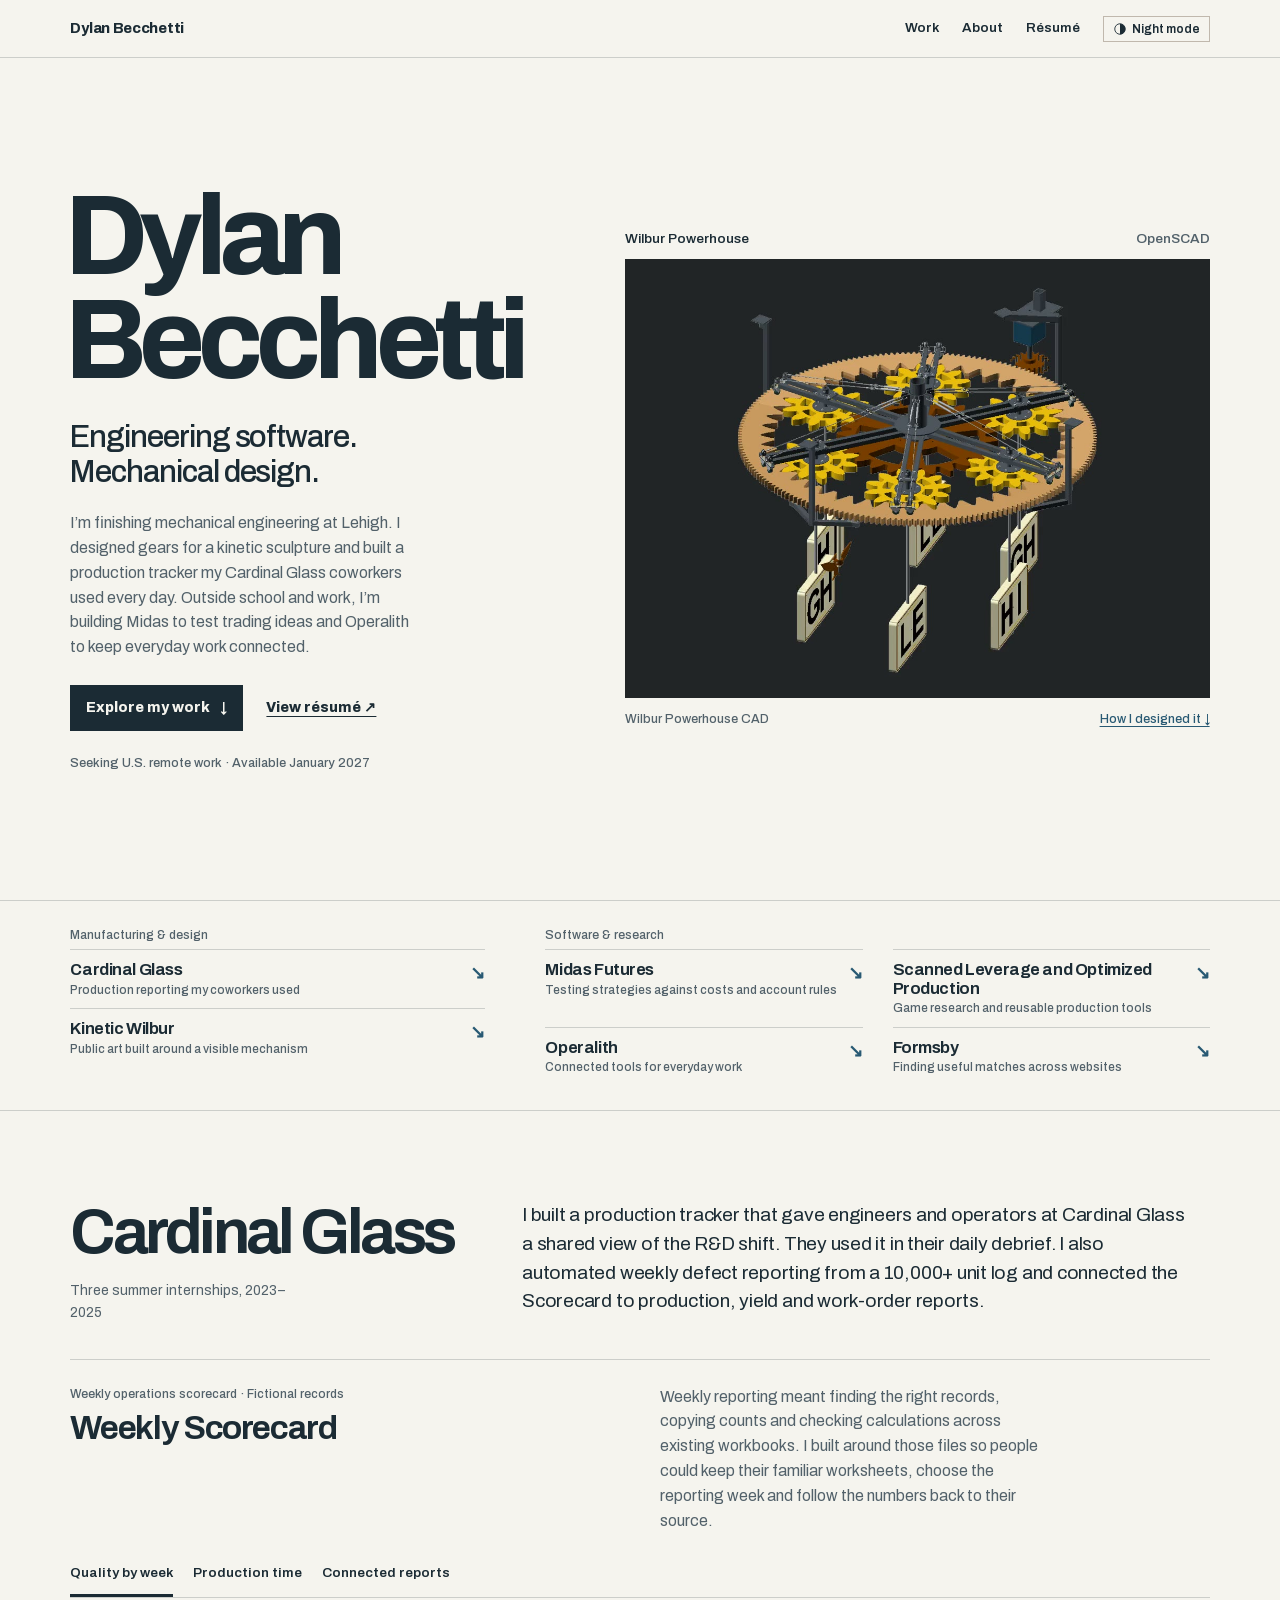
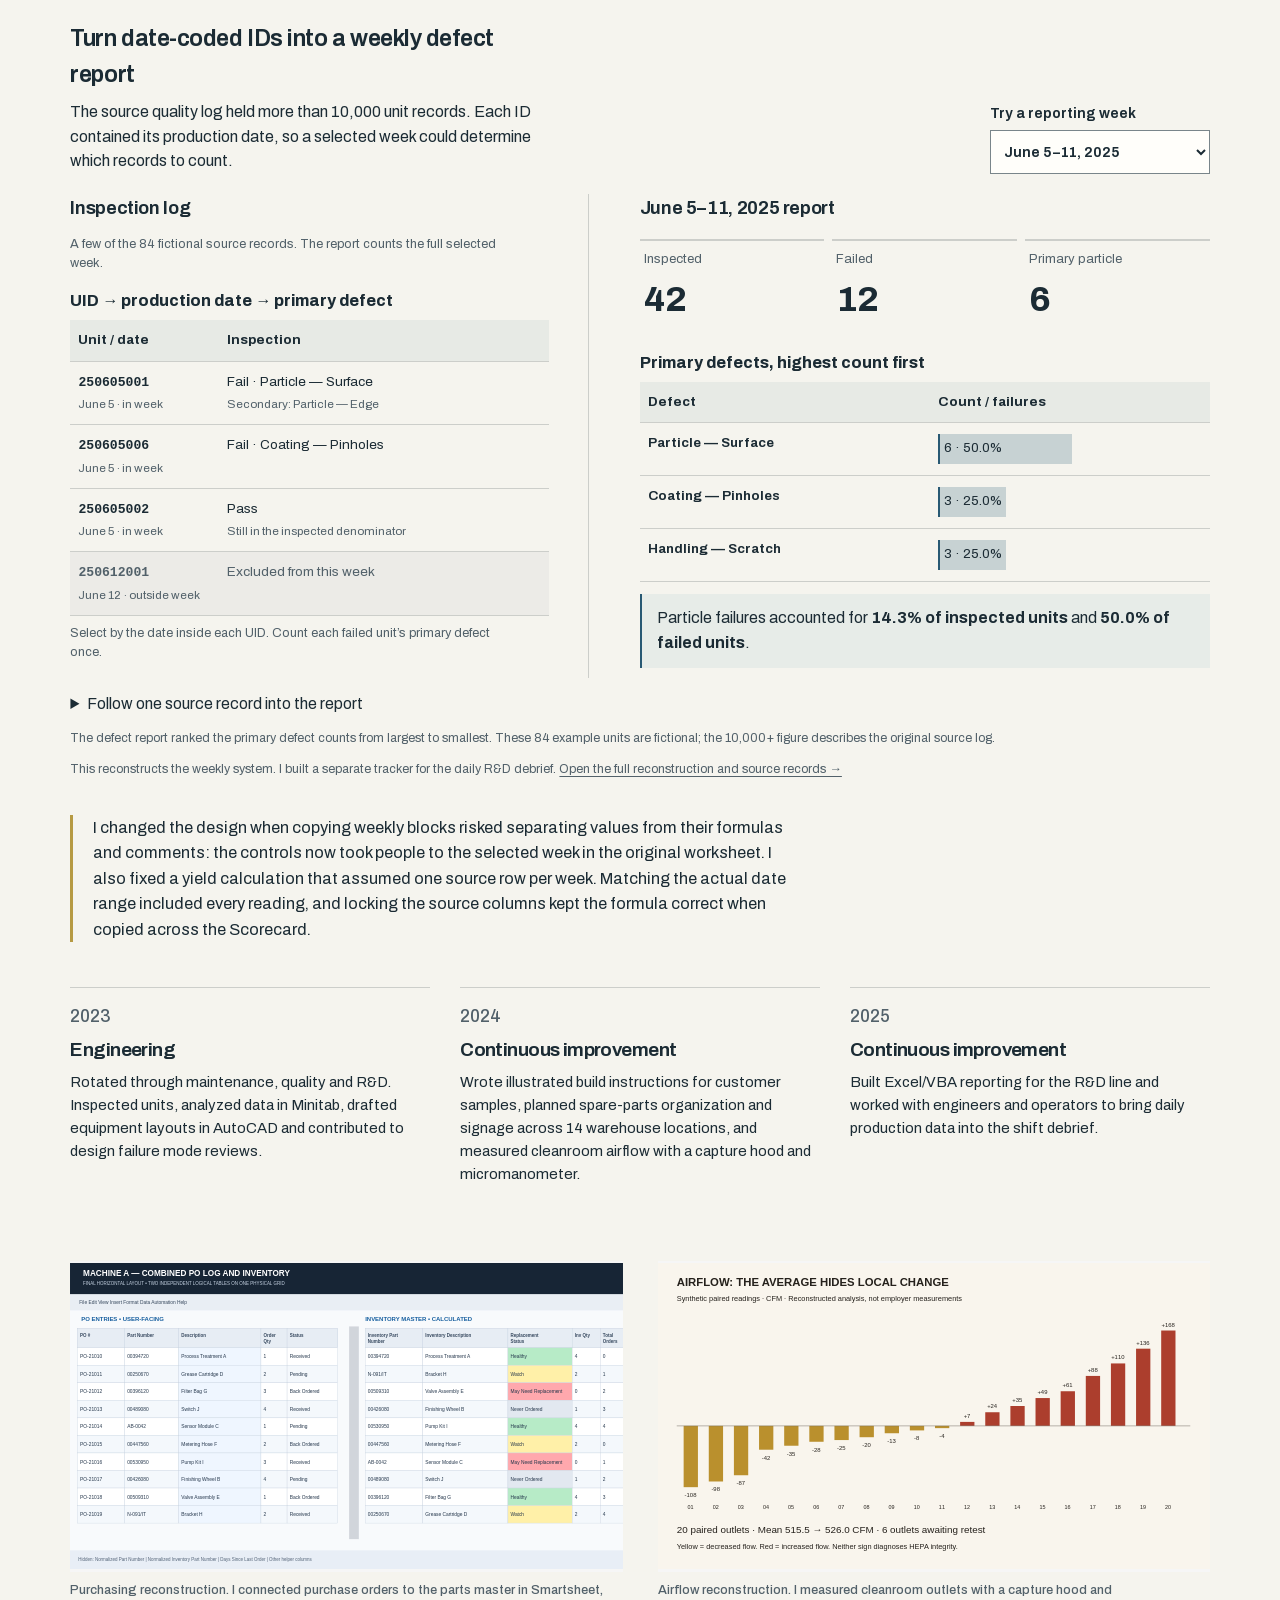
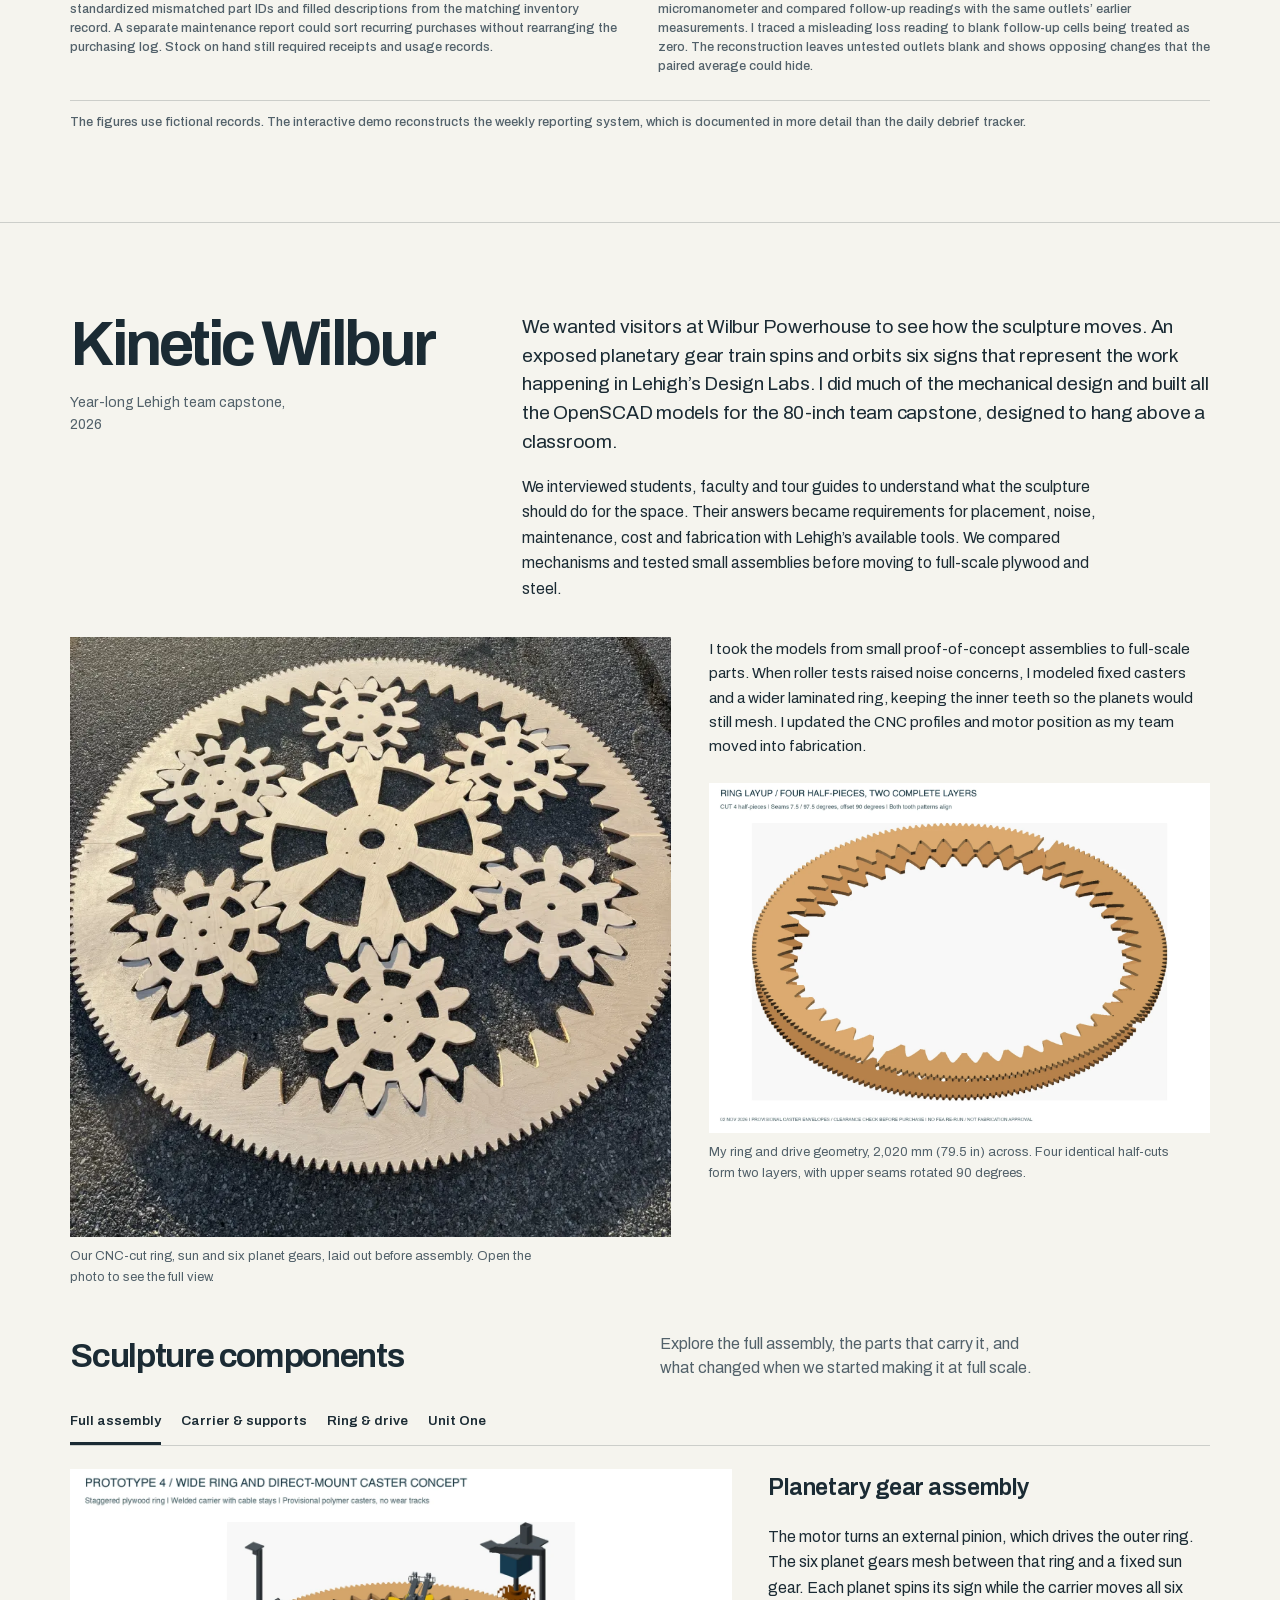
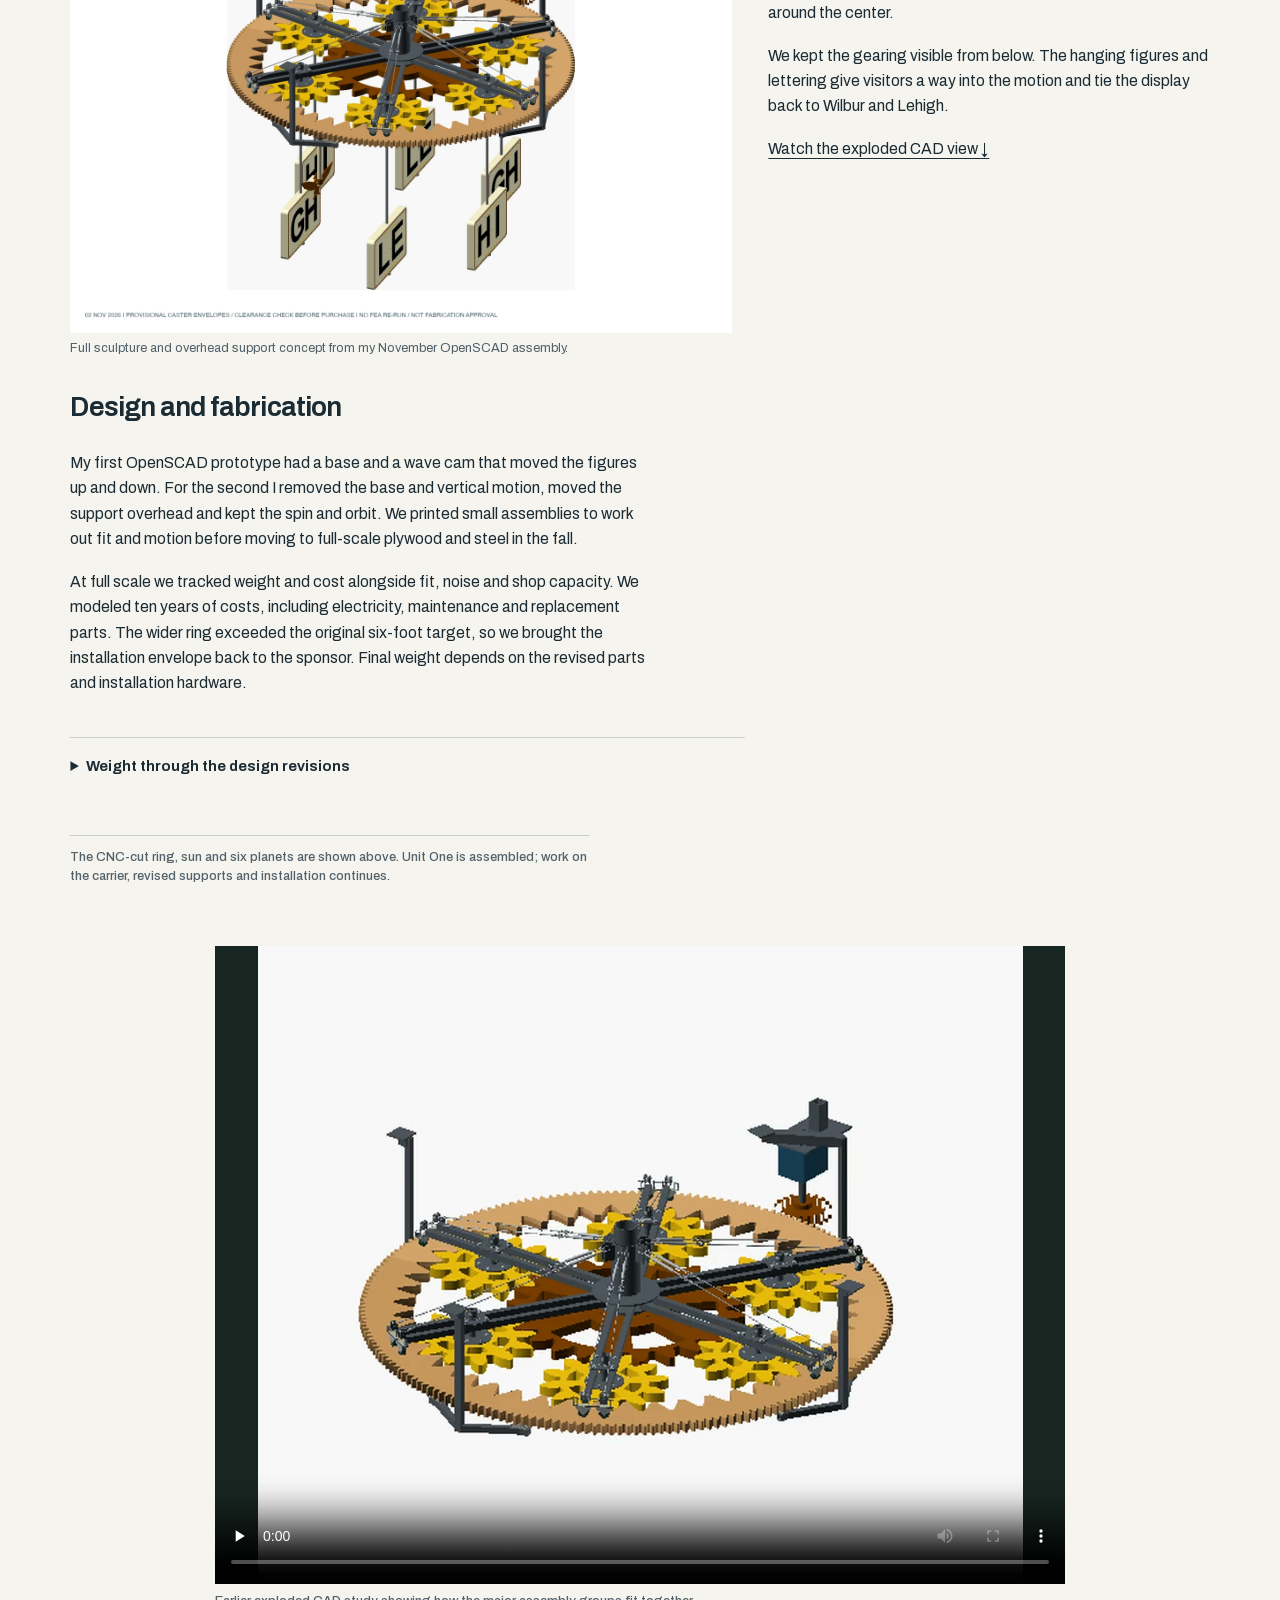
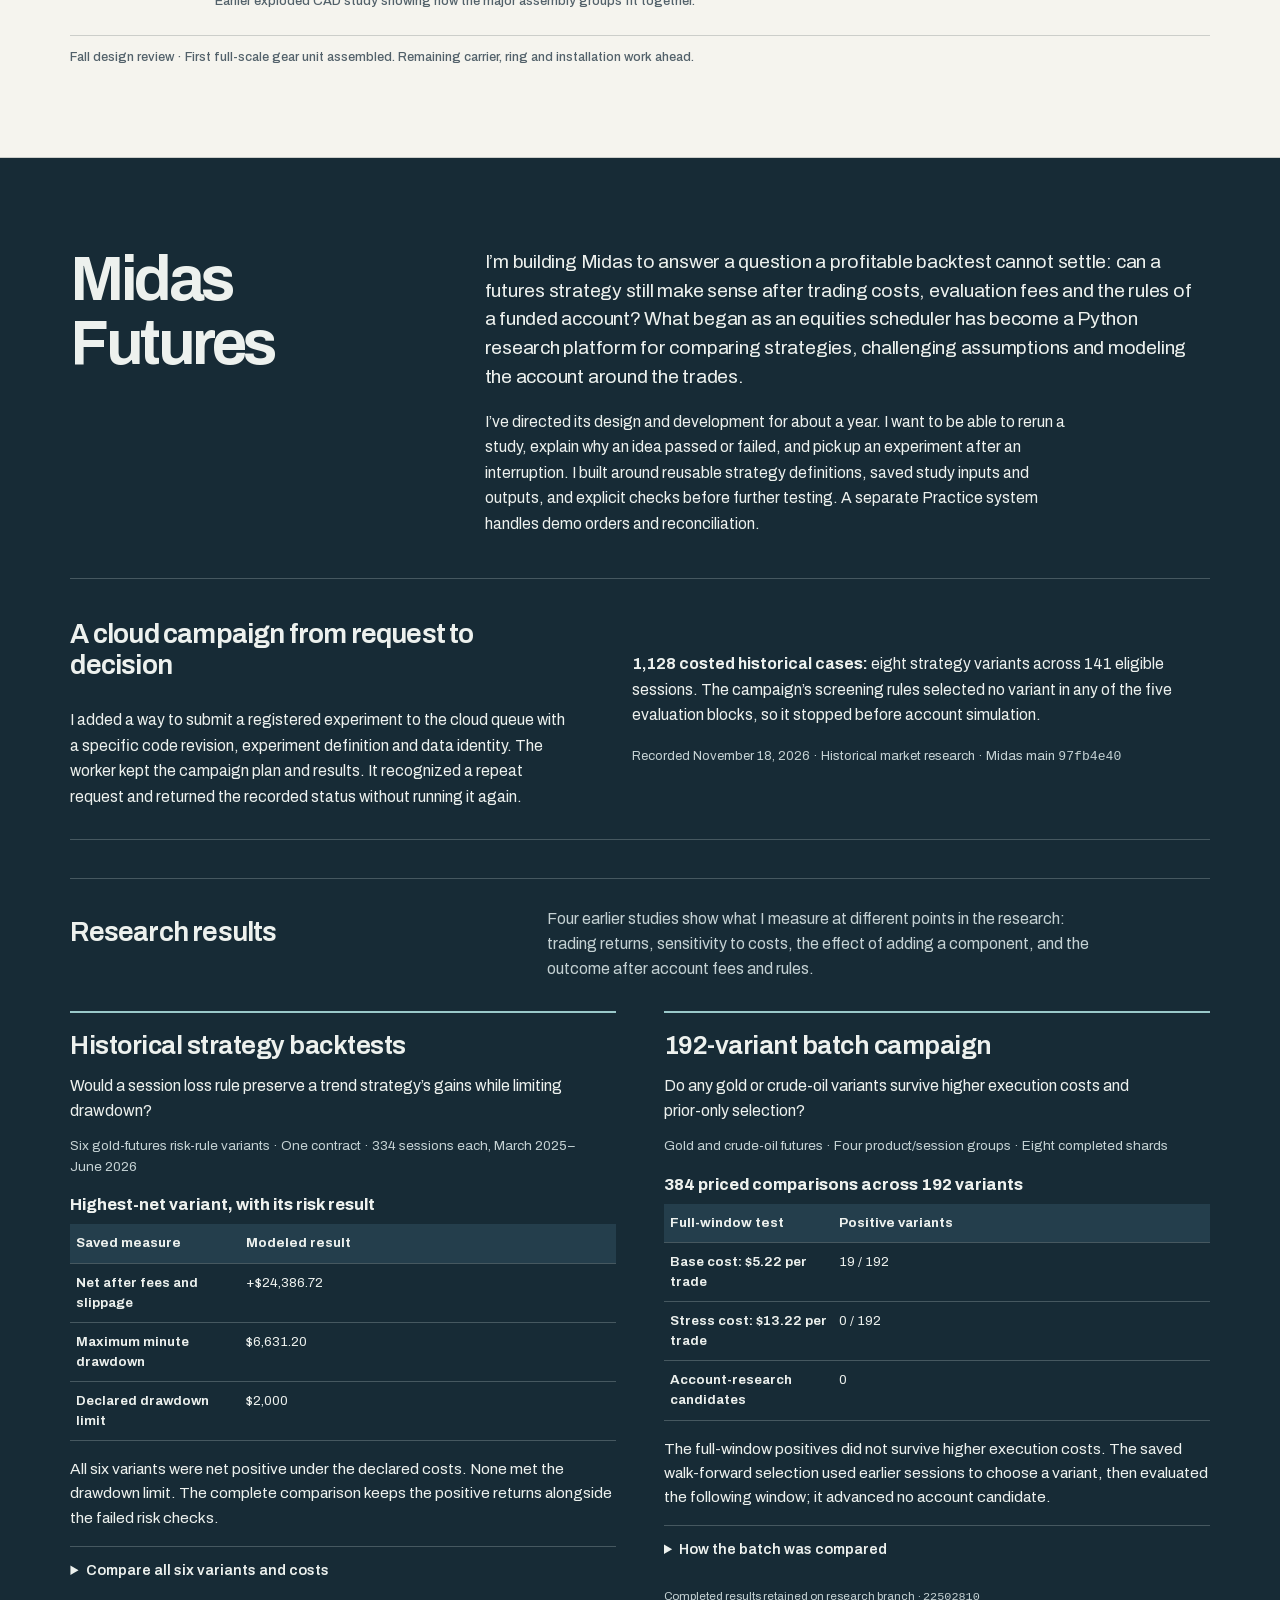
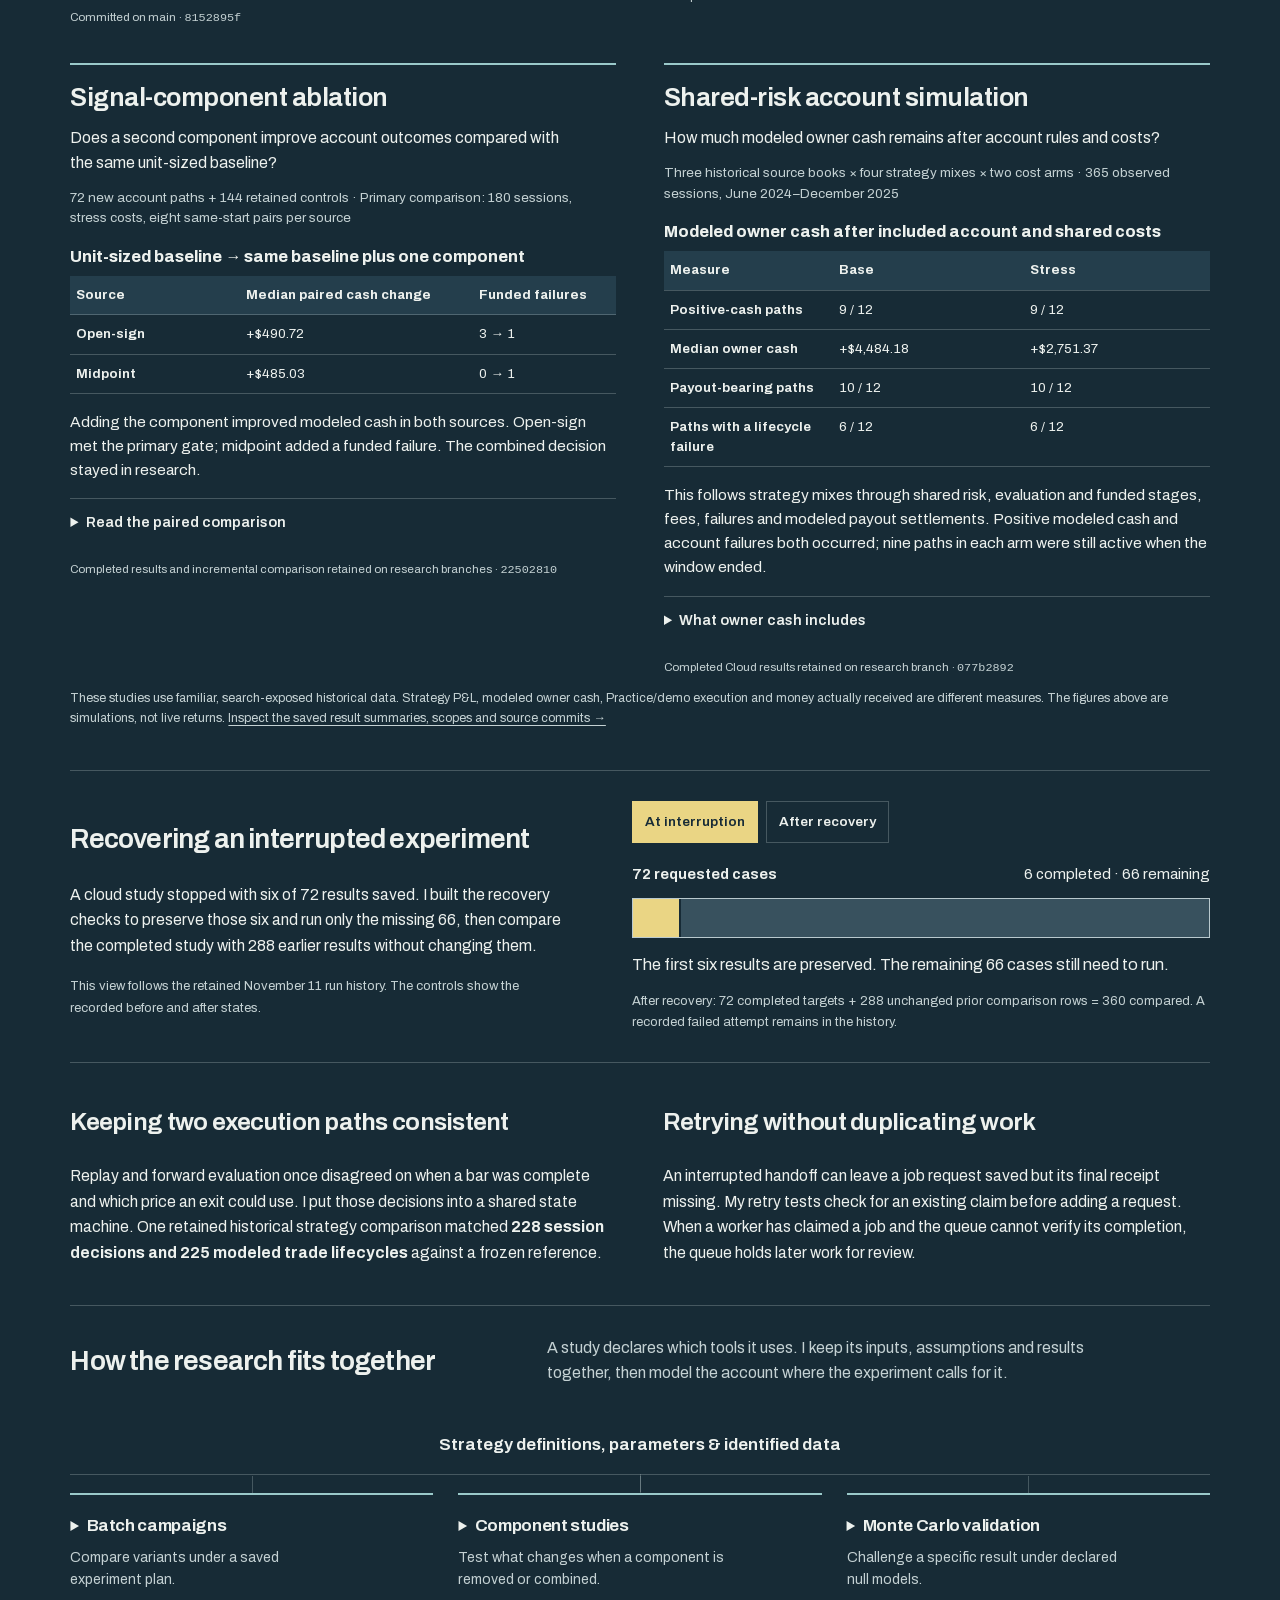
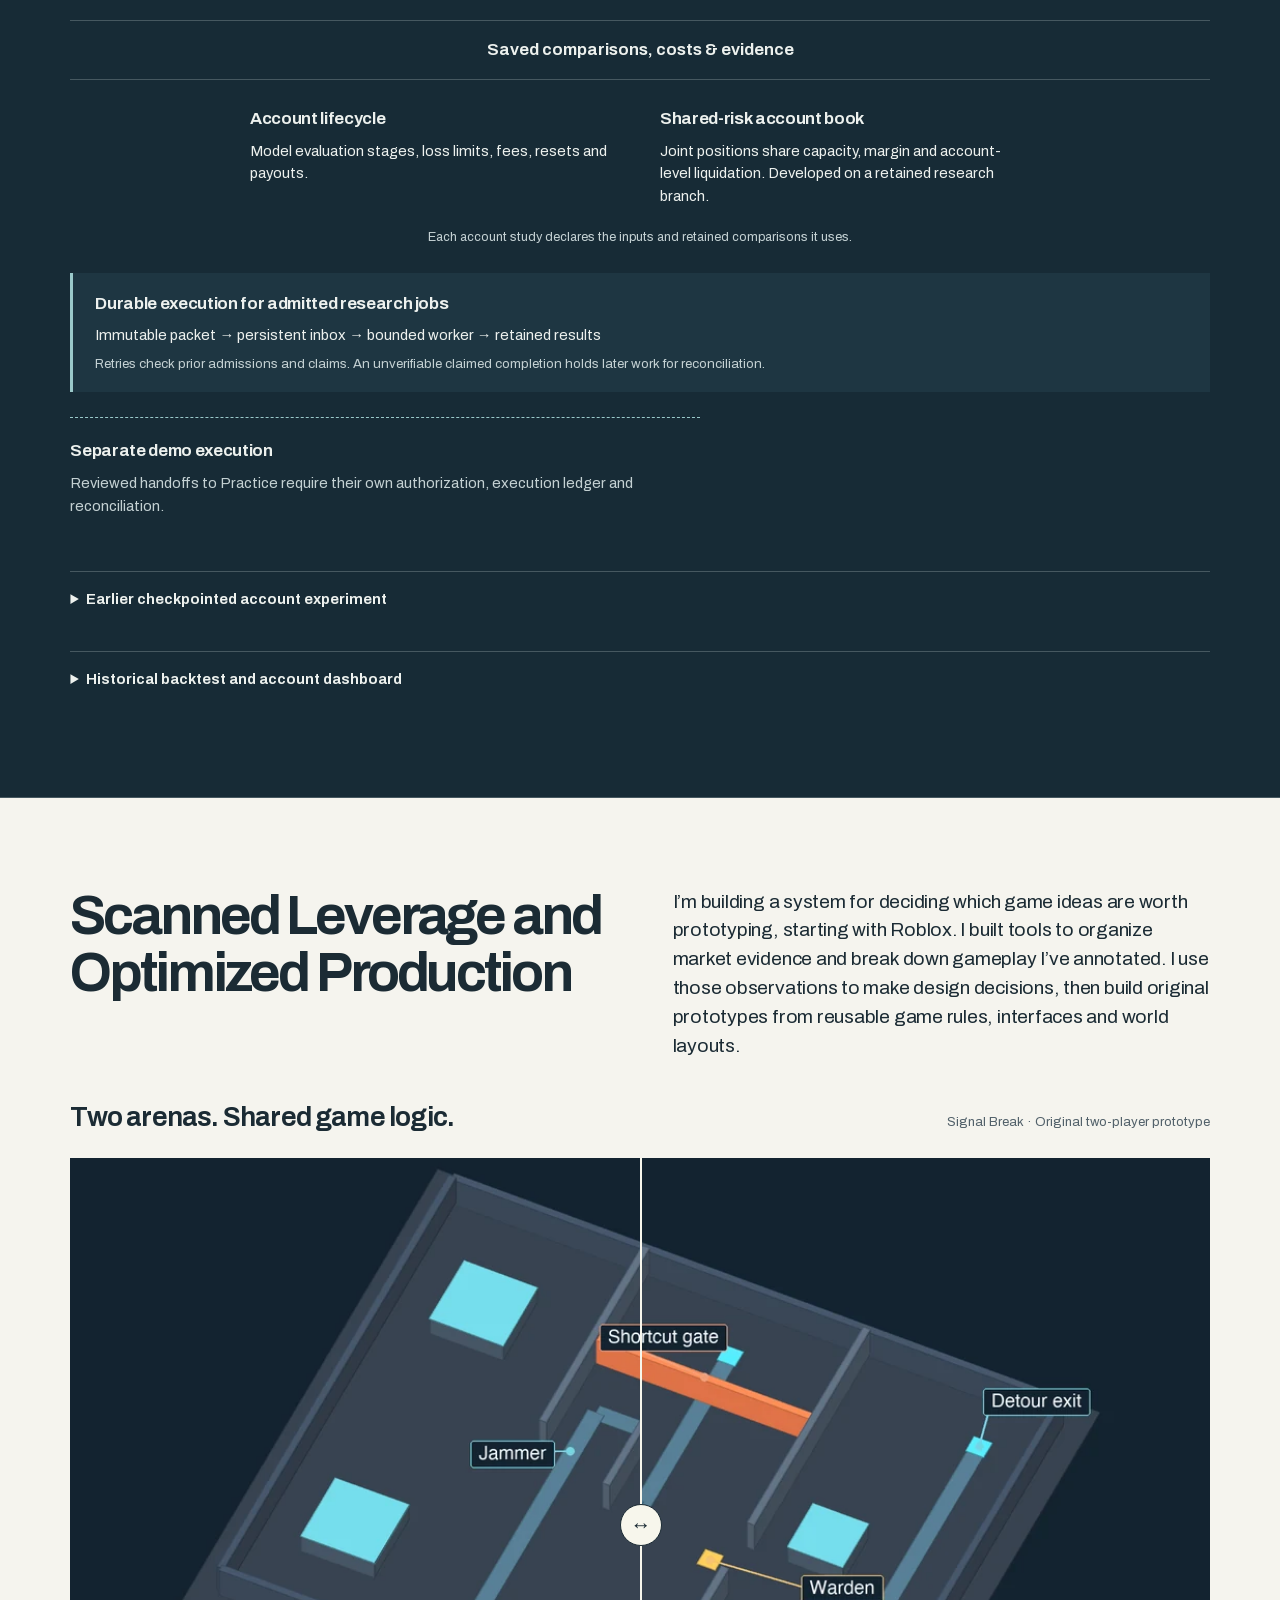
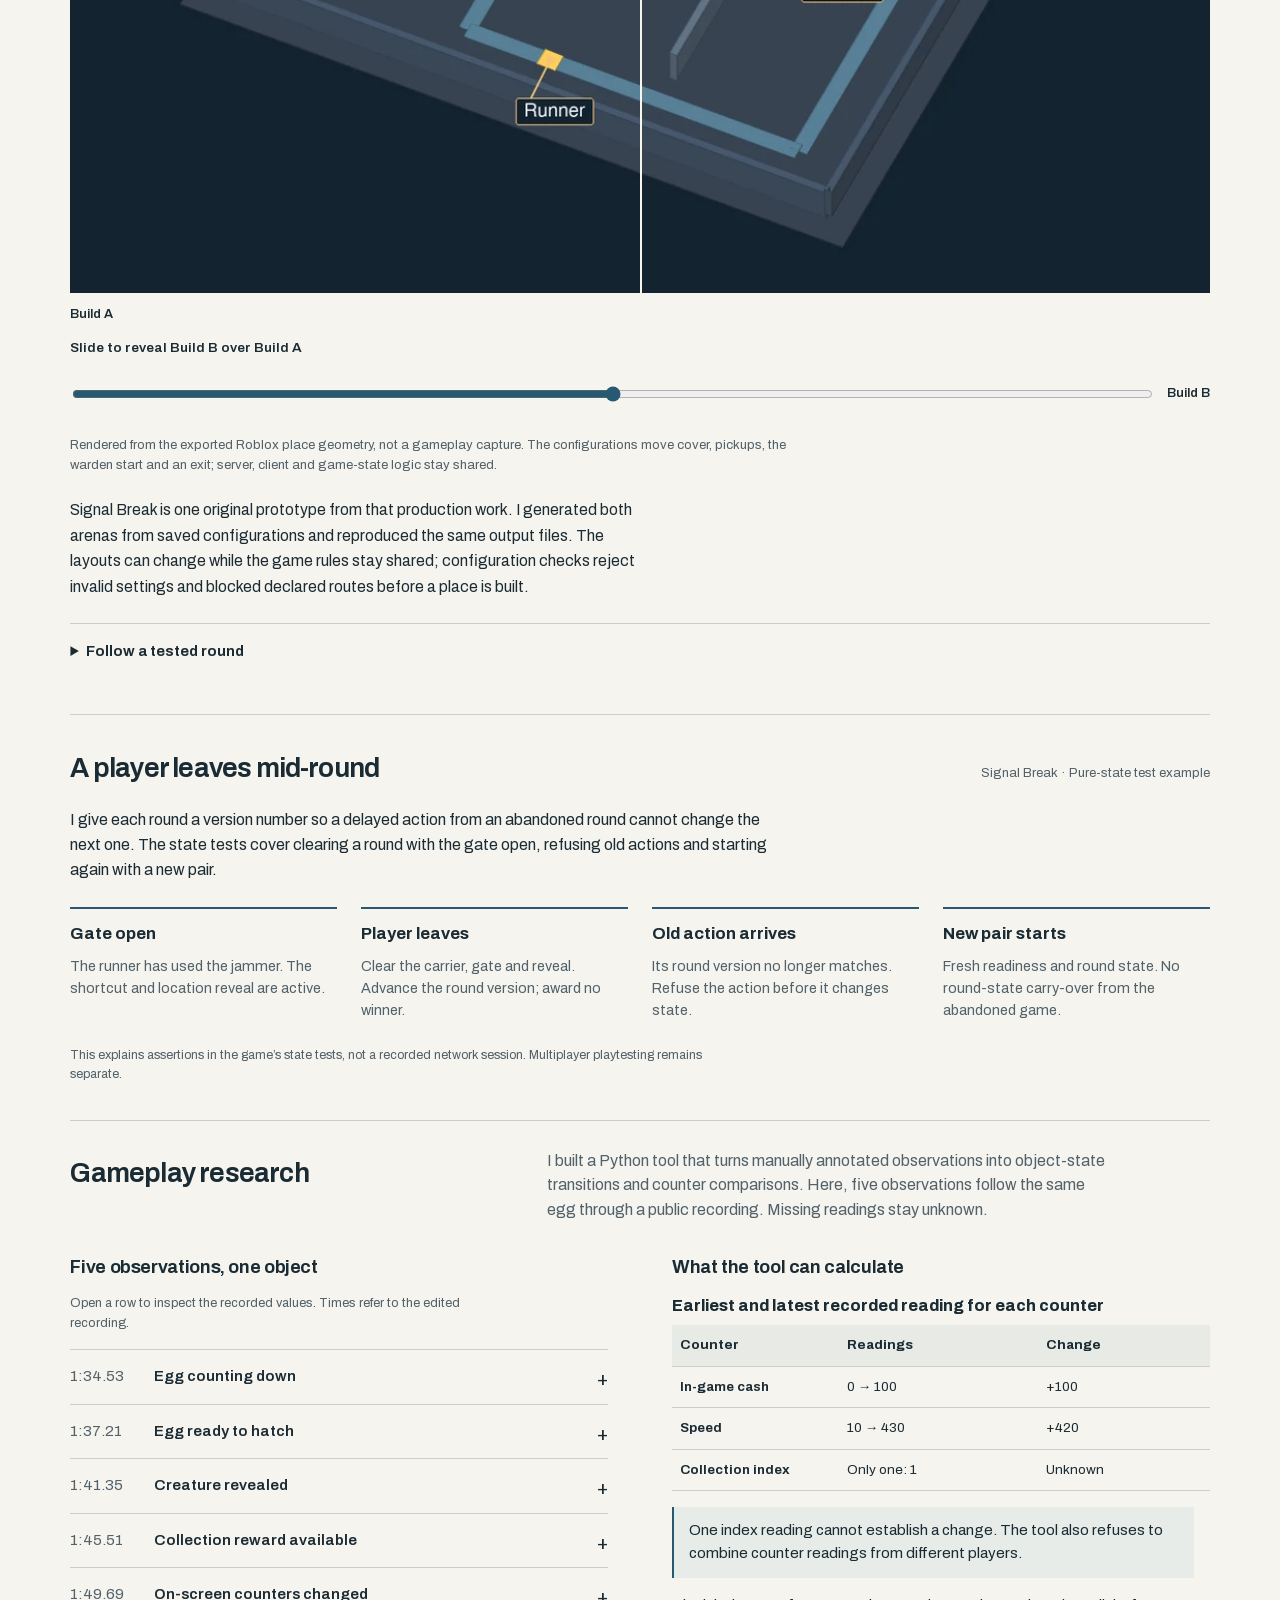
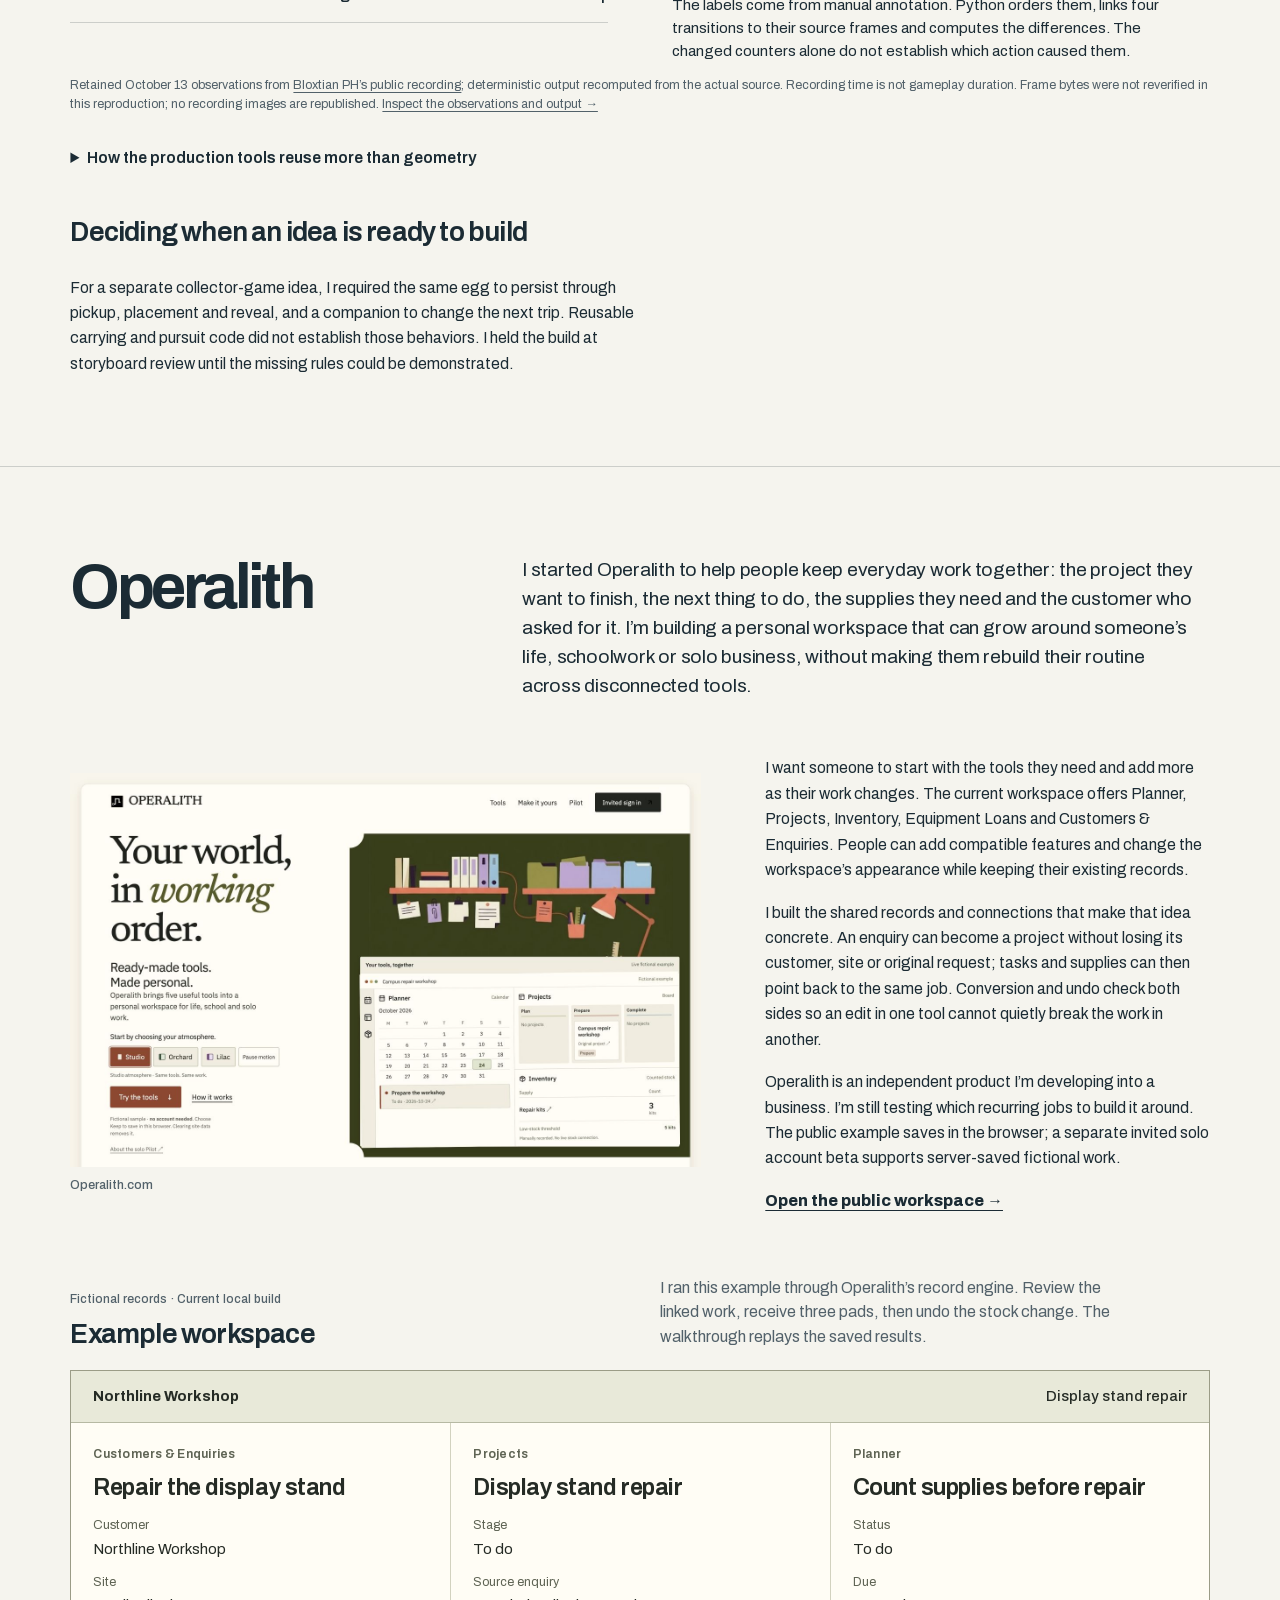
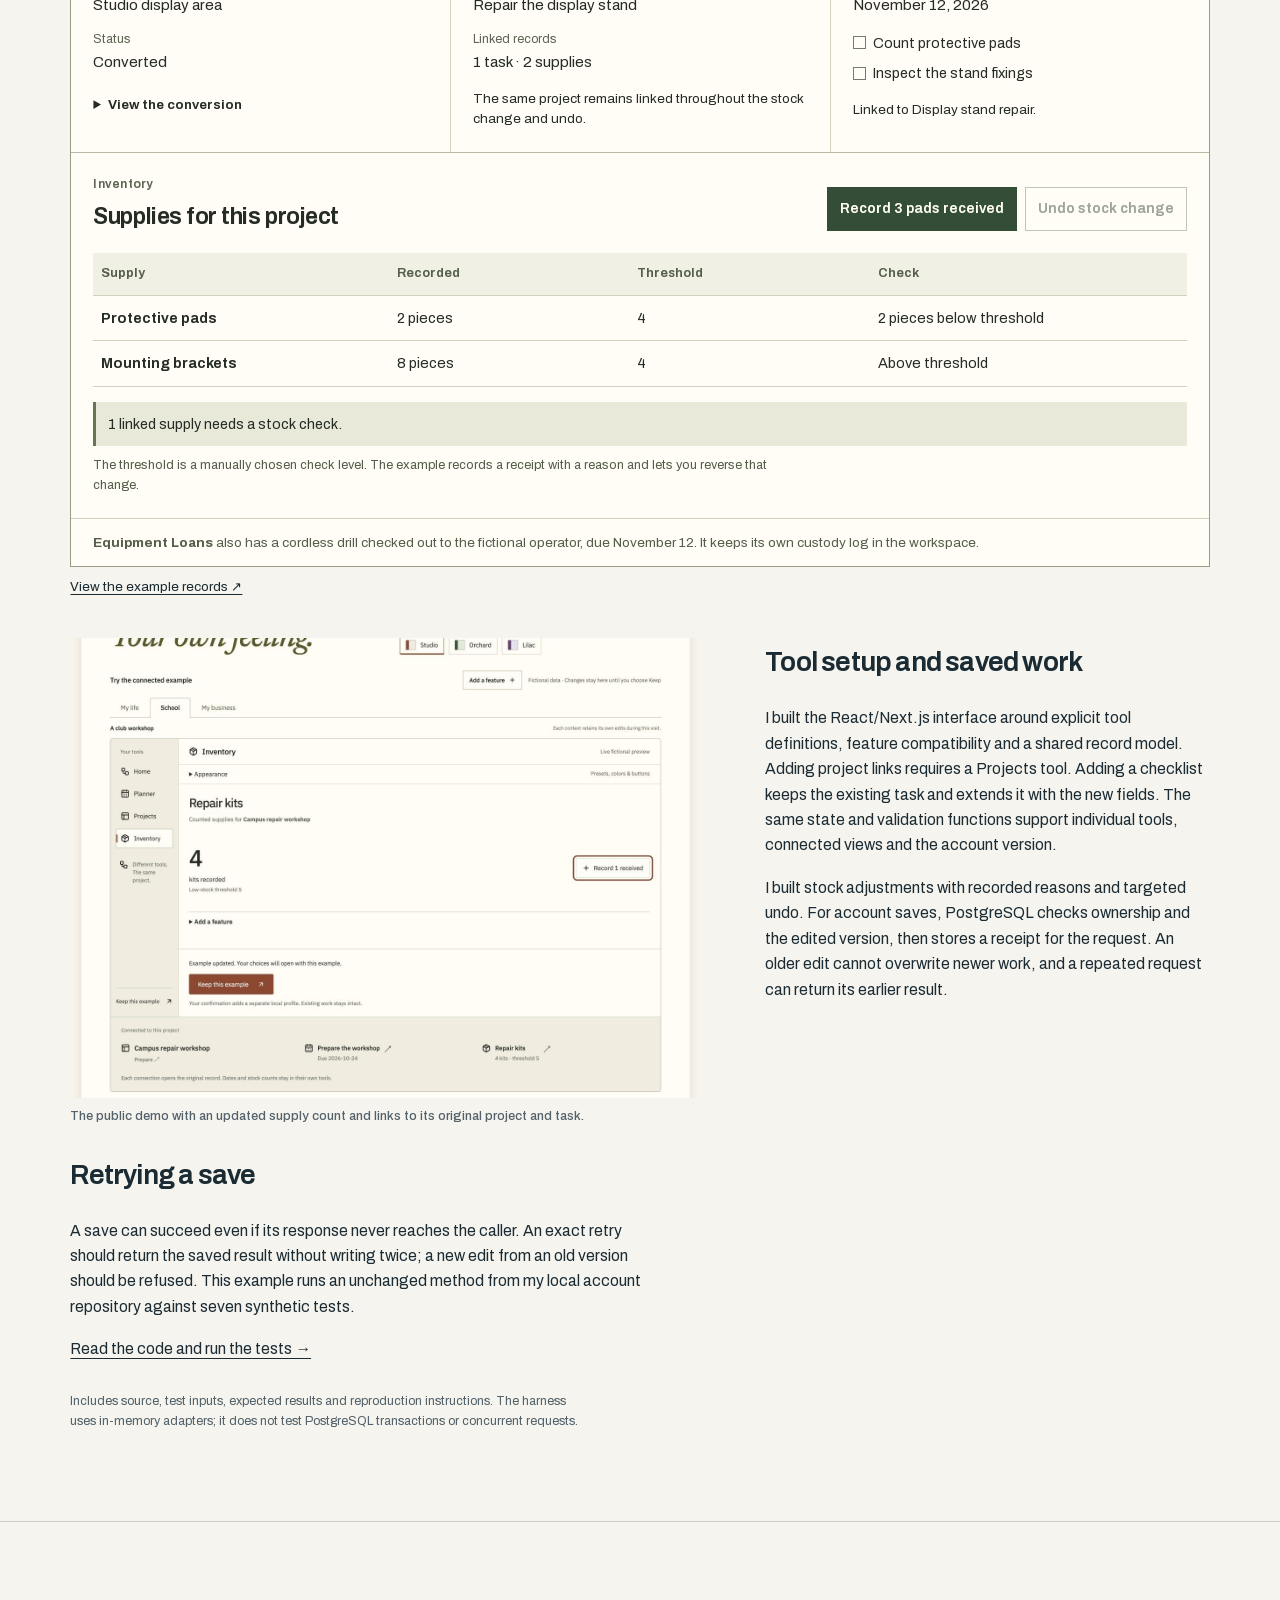
==== index.html @ e1c7f09e "Show verified Midas cloud campaign and optimize Wilbur photo delivery" ====
<!doctype html>
<html lang="en">
<head>
<meta charset="utf-8">
<meta name="viewport" content="width=device-width, initial-scale=1">
<meta name="robots" content="index,follow">
<link rel="canonical" href="https://formsby-systems.github.io/engineering-portfolio/">
<meta property="og:type" content="website">
<meta property="og:title" content="Dylan Becchetti · Mechanical Engineering &amp; Software">
<meta property="og:description" content="Midas research systems, Operalith, manufacturing tools and kinetic mechanical design.">
<meta property="og:url" content="https://formsby-systems.github.io/engineering-portfolio/">
<meta property="og:image" content="https://formsby-systems.github.io/engineering-portfolio/assets/portfolio-social.png">
<link rel="icon" href="assets/mark.svg" type="image/svg+xml">
<meta name="theme-color" content="#172a37">
<meta name="description" content="Dylan Becchetti's engineering portfolio: Midas Futures, Operalith, Cardinal Glass and mechanical design at Lehigh.">
<title>Dylan Becchetti · Engineering Portfolio</title>
<link rel="stylesheet" href="site.css?v=20261111-recruiter">
<link rel="stylesheet" href="creative.css?v=20261118-campaign">
<script src="site.js?v=20261117-cardinal-formsby" defer></script>
</head>
<body>
<a class="skip" href="#work">Skip to selected work</a>
<header class="bar">
  <a class="brand" href="#top"><span class="stamp" aria-hidden="true"><svg viewBox="0 0 32 32" width="32" height="32"><path d="M14 3h4v5h-4zm0 21h4v5h-4zM3 14h5v4H3zm21 0h5v4h-5z" fill="currentColor"/><circle cx="16" cy="16" r="9" fill="none" stroke="currentColor" stroke-width="2"/><circle cx="16" cy="16" r="2" fill="currentColor"/></svg></span><span>Dylan Becchetti</span></a>
  <nav aria-label="Main"><a href="#work">Work</a><a href="#about">About</a><a href="resume.pdf">Résumé</a><button class="light-switch" data-light-switch aria-pressed="false" hidden><svg aria-hidden="true" viewBox="0 0 16 16" width="14" height="14"><circle cx="8" cy="8" r="6" fill="none" stroke="currentColor"/><path d="M8 2a6 6 0 0 1 0 12Z" fill="currentColor"/></svg> <span data-light-label>Night mode</span></button></nav>
</header>
<div class="reading-progress" aria-hidden="true"></div>
<main id="top">
<section class="hero" aria-labelledby="hero-title">
  <div class="hero-sticky">
    <div class="hero-scene">
      <div class="hero-copy">
        <h1 id="hero-title">Dylan <br>Becchetti</h1>
        <p class="intro">Engineering software. <br>Mechanical design.</p>
        <p class="hero-story">I’m finishing mechanical engineering at Lehigh. I designed gears for a kinetic sculpture and built a production tracker my Cardinal Glass coworkers used every day. Outside school and work, I’m building Midas to test trading ideas and Operalith to keep everyday work connected.</p>
        <div class="hero-cta"><a class="primary" href="#work">Explore my work <span aria-hidden="true">↓</span></a><a href="resume.pdf">View résumé ↗</a></div>
        <p class="availability">Seeking U.S. remote work · Available January 2027</p>
      </div>
      <figure class="hero-figure">
        <div class="stage-label"><span>Wilbur Powerhouse</span><span>OpenSCAD</span></div>
        <div class="hero-stage" data-stage>
          <img src="assets/wilbur-poster.jpg" alt="Wilbur Powerhouse CAD assembly: a large outer ring surrounding six planet gears with hanging signs." width="1120" height="840" fetchpriority="high">
          <div class="stage-annotations" data-annotations hidden>
            <svg viewBox="0 0 400 300" aria-hidden="true">
              <path d="M69 48h35l-20 76M307 39h-22l-8 30M329 240h-36l-36-26" />
              <circle cx="84" cy="124" r="3"/><circle cx="277" cy="69" r="3"/><circle cx="257" cy="214" r="3"/>
            </svg>
            <span class="part-ring">Outer ring</span><span class="part-drive">Drive pinion</span><span class="part-sign">Hanging sign</span>
          </div>
          <video data-drive poster="assets/wilbur-poster.jpg" src="assets/wilbur-drive.mp4" muted playsinline preload="none" hidden aria-label="Wilbur Powerhouse ring-driven CAD motion"></video>
        </div>
        <figcaption class="stage-foot">
          <div class="stage-caption"><span data-note>Scroll to turn the gear assembly</span><a href="#wilbur">How I designed it ↓</a></div>
          <div class="motion-tools" data-controls hidden><button type="button" data-play>Play</button><details class="motion-settings"><summary>Motion controls</summary><div class="drive"><label for="drive-position">Motion position</label><input type="range" id="drive-position" min="0" max="100" value="0"><output data-position for="drive-position">00%</output><button type="button" data-scroll-mode aria-pressed="true">Scroll sync</button><button type="button" data-label-parts aria-pressed="false">Label gears</button></div></details></div>
        </figcaption>
      </figure>
    </div>
  </div>
</section>

<div class="work-strip" id="work">
  <nav aria-label="Selected work" class="work-index">
    <div>
      <h2>Manufacturing &amp; design</h2>
      <a href="#experience"><strong>Cardinal Glass</strong><small>Production reporting my coworkers used</small></a>
      <a href="#wilbur"><strong>Kinetic Wilbur</strong><small>Public art built around a visible mechanism</small></a>
    </div>
    <div>
      <h2>Software &amp; research</h2>
      <a href="#midas"><strong>Midas Futures</strong><small>Testing strategies against costs and account rules</small></a>
      <a href="#production"><strong>Scanned Leverage and Optimized Production</strong><small>Game research and reusable production tools</small></a>
      <a href="#operalith"><strong>Operalith</strong><small>Connected tools for everyday work</small></a>
      <a href="#formsby"><strong>Formsby</strong><small>Finding useful matches across websites</small></a>
    </div>
  </nav>
</div>

<section class="chapter experience" id="experience" aria-labelledby="experience-title">
  <div class="frame">
    <div class="cardinal-opening">
    <div class="chapter-head">
      <div><h2 id="experience-title">Cardinal Glass</h2><p class="chapter-context">Three summer internships, 2023–2025</p></div>
      <p class="deck">I built a production tracker that gave engineers and operators at Cardinal Glass a shared view of the R&amp;D shift. They used it in their daily debrief. I also automated weekly defect reporting from a 10,000+ unit log and connected the Scorecard to production, yield and work-order reports.</p>
    </div>
    <section class="project-explorer cardinal-explorer" id="cardinal-explore" data-explorer aria-labelledby="cardinal-explore-title">
      <div class="explorer-intro">
        <div><p class="explorer-note">Weekly operations scorecard · Fictional records</p><h3 id="cardinal-explore-title">Weekly Scorecard</h3></div>
        <p>Weekly reporting meant finding the right records, copying counts and checking calculations across existing workbooks. I built around those files so people could keep their familiar worksheets, choose the reporting week and follow the numbers back to their source.</p>
      </div>
      <div class="explorer-controls" role="group" aria-label="Explore the Cardinal scorecard" hidden>
        <button type="button" aria-controls="cardinal-quality" aria-pressed="true">Quality by week</button>
        <button type="button" aria-controls="cardinal-time" aria-pressed="false">Production time</button>
        <button type="button" aria-controls="cardinal-reports" aria-pressed="false">Connected reports</button>
      </div>
      <div id="cardinal-quality" class="explorer-panel" data-explorer-panel>
        <div class="cardinal-panel-heading"><div><h4>Turn date-coded IDs into a weekly defect report</h4><p>The source quality log held more than 10,000 unit records. Each ID contained its production date, so a selected week could determine which records to count.</p></div><label for="cardinal-week">Try a reporting week <select id="cardinal-week" disabled><option value="0">June 5–11, 2025</option><option value="1">June 12–18, 2025</option><option value="2">June 19–25, 2025 · empty</option></select></label></div>
        <div id="cardinal-quality-output" aria-live="polite" aria-atomic="true">
          <div class="quality-trace">
            <div class="quality-input"><h4>Inspection log</h4><p class="trace-caption">A few of the 84 fictional source records. The report counts the full selected week.</p>
              <table class="evidence-table source-records"><caption>UID → production date → primary defect</caption><thead><tr><th scope="col">Unit / date</th><th scope="col">Inspection</th></tr></thead><tbody>
                <tr><th scope="row"><code>250605001</code><small>June 5 · in week</small></th><td>Fail · Particle — Surface<small>Secondary: Particle — Edge</small></td></tr>
                <tr><th scope="row"><code>250605006</code><small>June 5 · in week</small></th><td>Fail · Coating — Pinholes</td></tr>
                <tr><th scope="row"><code>250605002</code><small>June 5 · in week</small></th><td>Pass<small>Still in the inspected denominator</small></td></tr>
                <tr class="outside-week"><th scope="row"><code>250612001</code><small>June 12 · outside week</small></th><td>Excluded from this week</td></tr>
              </tbody></table><p class="trace-caption">Select by the date inside each UID. Count each failed unit’s primary defect once.</p>
            </div>
            <div class="quality-report"><h4>June 5–11 report</h4>
              <dl class="cardinal-metrics"><div><dt>Inspected</dt><dd>42</dd></div><div><dt>Failed</dt><dd>12</dd></div><div><dt>Primary particle</dt><dd>6</dd></div></dl>
              <table class="evidence-table defect-bars"><caption>Primary defects, highest count first</caption><thead><tr><th scope="col">Defect</th><th scope="col">Count / failures</th></tr></thead><tbody>
                <tr><th scope="row">Particle — Surface</th><td><span class="count-bar" style="--count-share:50%">6 · 50.0%</span></td></tr>
                <tr><th scope="row">Coating — Pinholes</th><td><span class="count-bar" style="--count-share:25%">3 · 25.0%</span></td></tr>
                <tr><th scope="row">Handling — Scratch</th><td><span class="count-bar" style="--count-share:25%">3 · 25.0%</span></td></tr>
              </tbody></table>
              <p class="explorer-result">Particle failures: <strong>14.3% of inspected units</strong>, or <strong>50.0% of failed units</strong>. The denominator changes the meaning.</p>
            </div>
          </div>
        </div>
        <details class="cardinal-source-detail"><summary>Follow one source record into the report</summary><p><code>250605001</code> means <strong>June 5, 2025 · unit 001</strong>. This fictional failed unit has “Particle — Surface” as its primary defect and “Particle — Edge” as a second defect. The retained report counts the primary defect once. An earlier experiment counted all three defect fields and grouped families; that was a different report version.</p></details>
        <p class="explorer-foot">The defect report ranked the primary defect counts from largest to smallest. These 84 example units are fictional; the 10,000+ figure describes the original source log.</p>
      </div>
      <div id="cardinal-time" class="explorer-panel" data-explorer-panel>
        <h4>Production time</h4>
        <p>If recorded downtime already includes the gap before the first production event, subtracting all of it from the observed span understates line time. The documented rule allocates downtime to a late start, then an early stop, and subtracts what remains.</p>
        <ol class="run-history cardinal-shift"><li><strong>06:00 → 17:30</strong><span>Target shift</span></li><li><strong>08:00 → 17:15</strong><span>Actual span: 555 minutes</span></li><li><strong>120 minutes</strong><span>Late-start gap</span></li><li><strong>15 minutes</strong><span>Early stop: below the 30-minute threshold</span></li></ol>
        <label class="cardinal-downtime-control" for="cardinal-downtime">Try recorded downtime (minutes) <input id="cardinal-downtime" type="number" disabled min="0" max="1440" step="1" value="150" inputmode="numeric"></label>
        <div id="cardinal-time-output" aria-live="polite" aria-atomic="true"><dl class="cardinal-metrics"><div><dt>Allocated to late start</dt><dd>120 min</dd></div><div><dt>Remaining downtime</dt><dd>30 min</dd></div><div><dt>Reported line time</dt><dd>8.75 hr</dd></div></dl><p class="explorer-result">555 minutes − 30 minutes = <strong>525 minutes of reported line time.</strong></p></div>
        <p class="explorer-foot">Fictional shift. Gaps qualify only when greater than 30 minutes; the full qualifying gap can receive downtime. Allocation is capped by recorded downtime, and line time cannot go below zero. The example applies the documented reporting rule.</p>
      </div>
      <div id="cardinal-reports" class="explorer-panel" data-explorer-panel>
        <h4>Connect the dates without rebuilding everyone's worksheets</h4>
        <table class="evidence-table"><caption>Three more connections in the weekly system</caption><thead><tr><th scope="col">Source</th><th scope="col">Reporting problem</th><th scope="col">What I worked on</th></tr></thead><tbody><tr><th scope="row">Yield workbook</th><td>One week can contain several observations.</td><td>Match all dates within the week and average their percentages.</td></tr><tr><th scope="row">End-of-day report</th><td>Weekly blocks extend across hundreds of columns.</td><td>Navigate to the selected week in place, preserving formulas and comments.</td></tr><tr><th scope="row">Work-order log</th><td>Due dates and status highlights change during the week.</td><td>Classify delivery risk for the active week while preserving previous weeks.</td></tr></tbody></table>
        <figure class="yield-trace"><figcaption>Yield calculation · fictional readings, documented date-range rule</figcaption><div class="yield-readings"><span>June 5<strong>88%</strong></span><span>June 8<strong>94%</strong></span><span>June 11<strong>91%</strong></span><span>June 12<strong>97%</strong><small>Outside week</small></span></div><p><strong>June 5–11 → (88 + 94 + 91) ÷ 3 = 91.0%</strong><br>The old row-position lookup missed additional readings. The corrected formula uses both boundary dates and fixed source columns. This averages recorded percentages, not unit-weighted yield.</p></figure>
        <details class="cardinal-source-detail"><summary>See a delivery-rule edge case</summary><p>A fictional order due two days ago enters the <strong>Late</strong> bucket if unhighlighted. Under the later documented rule, a highlighted order is excluded from the first three risk buckets. An order due more than 28 days away enters <strong>On time</strong> regardless of highlighting. “On time” is a planning category, not evidence of shipment.</p></details>
        <p class="explorer-foot">Three working selectors navigated EOD weeks, scorecard weeks and defect-report periods. Scheduled refresh was unreliable, so a saved week reflects its last successful update.</p>
      </div>
      <p class="explorer-foot">This reconstructs the weekly system. I built a separate tracker for the daily R&amp;D debrief. <a href="assets/cardinal-demo.html">Open the full reconstruction and source records →</a></p>
    </section>
    </div>
    <div class="decision-note"><p>I changed the design when copying weekly blocks risked separating values from their formulas and comments: the controls now took people to the selected week in the original worksheet. I also fixed a yield calculation that assumed one source row per week. Matching the actual date range included every reading, and locking the source columns kept the formula correct when copied across the Scorecard.</p></div>
    <ol class="internships" aria-label="Cardinal internships by summer">
      <li><strong>2023</strong><div><h3>Engineering</h3><p>Rotated through maintenance, quality and R&amp;D. Inspected units, analyzed data in Minitab, drafted equipment layouts in AutoCAD and contributed to design failure mode reviews.</p></div></li>
      <li><strong>2024</strong><div><h3>Continuous improvement</h3><p>Wrote illustrated build instructions for customer samples, planned spare-parts organization and signage across 14 warehouse locations, and measured cleanroom airflow with a capture hood and micromanometer.</p></div></li>
      <li><strong>2025</strong><div><h3>Continuous improvement</h3><p>Built Excel/VBA reporting for the R&amp;D line and worked with engineers and operators to bring daily production data into the shift debrief.</p></div></li>
    </ol>
    <div class="artifact-pair cardinal-artifacts">
      <figure class="visual artifact-view"><a href="assets/cardinal-inventory-view.svg"><img src="assets/cardinal-inventory-view.svg" loading="lazy" width="1480" height="820" alt="Reconstructed purchasing log and inventory master shown side by side."></a><figcaption>Purchasing reconstruction. I connected purchase orders to the parts master in Smartsheet, standardized mismatched part IDs and filled descriptions from the matching inventory record. A separate maintenance report could sort recurring purchases without rearranging the purchasing log. Stock on hand still required receipts and usage records.</figcaption></figure>
      <figure class="visual artifact-view"><a href="assets/cardinal-airflow.svg"><img src="assets/cardinal-airflow.svg" loading="lazy" width="1120" height="620" alt="Reconstructed airflow measurements showing increases and decreases across outlets despite a small change in the average."></a><figcaption>Airflow reconstruction. I measured cleanroom outlets with a capture hood and micromanometer and compared follow-up readings with the same outlets’ earlier measurements. I traced a misleading loss reading to blank follow-up cells being treated as zero. The reconstruction leaves untested outlets blank and shows opposing changes that the paired average could hide.</figcaption></figure>
    </div>
    <p class="case-foot">The figures use fictional records. The interactive demo reconstructs the weekly reporting system, which is documented in more detail than the daily debrief tracker.</p>
  </div>
</section>

<section class="chapter capstone" id="wilbur" aria-labelledby="capstone-title">
  <div class="frame">
    <div class="chapter-head">
      <div><h2 id="capstone-title">Kinetic Wilbur</h2><p class="chapter-context">Year-long Lehigh team capstone, 2026</p></div>
      <div class="case-prose">
        <p class="deck">We wanted visitors at Wilbur Powerhouse to see how the sculpture moves. An exposed planetary gear train spins and orbits six signs that represent the work happening in Lehigh’s Design Labs. I did much of the mechanical design and built all the OpenSCAD models for the 80-inch team capstone, designed to hang above a classroom.</p><p>We interviewed students, faculty and tour guides to understand what the sculpture should do for the space. Their answers became requirements for placement, noise, maintenance, cost and fabrication with Lehigh’s available tools. We compared mechanisms and tested small assemblies before moving to full-scale plywood and steel.</p>

      </div>
    </div>
    <div class="fabrication-spread" id="wilbur-fabrication">
      <figure class="fabrication-photo"><a href="assets/wilbur-cnc-gears.webp"><picture><source media="(max-width: 760px)" srcset="assets/wilbur-cnc-gears-840.webp"><img src="assets/wilbur-cnc-gears.webp" loading="lazy" width="1500" height="2000" alt="CNC-cut plywood outer ring, central sun and six planet gears laid out on asphalt before assembly."></picture></a><figcaption>Our CNC-cut ring, sun and six planet gears, laid out before assembly. Open the photo to see the full view.</figcaption></figure>
      <div class="fabrication-margin">
        <p>I took the models from small proof-of-concept assemblies to full-scale parts. When roller tests raised noise concerns, I modeled fixed casters and a wider laminated ring, keeping the inner teeth so the planets would still mesh. I updated the CNC profiles and motor position as my team moved into fabrication.</p>
        <figure><a href="assets/wilbur-ring.webp"><img src="assets/wilbur-ring.webp" loading="lazy" width="1500" height="1050" alt="My November OpenSCAD ring and external drive geometry."></a><figcaption>My ring and drive geometry, 2,020 mm (79.5 in) across. Four identical half-cuts form two layers, with upper seams rotated 90 degrees.</figcaption></figure>
      </div>
    </div>
    <section class="project-explorer wilbur-explorer" id="wilbur-explore" data-explorer aria-labelledby="wilbur-explore-title">
      <div class="explorer-intro">
        <div><h3 id="wilbur-explore-title">Sculpture components</h3></div>
        <p>Explore the full assembly, the parts that carry it, and what changed when we started making it at full scale.</p>
      </div>
      <div class="explorer-controls" role="group" aria-label="Explore the Wilbur Powerhouse sculpture" hidden>
        <button type="button" aria-controls="wilbur-assembly" aria-pressed="true">Full assembly</button>
        <button type="button" aria-controls="wilbur-carrier" aria-pressed="false">Carrier &amp; supports</button>
        <button type="button" aria-controls="wilbur-ring" aria-pressed="false">Ring &amp; drive</button>
        <button type="button" aria-controls="wilbur-unit" aria-pressed="false">Unit One</button>
      </div>
      <div id="wilbur-assembly" class="explorer-panel build-panel" data-explorer-panel>
        <figure class="build-visual"><a href="assets/wilbur-assembly.webp"><img src="assets/wilbur-assembly.webp" loading="lazy" width="1500" height="1050" alt="Complete CAD sculpture with six signs below the planetary gears and steel support structure above."></a><figcaption>Full sculpture and overhead support concept from my November OpenSCAD assembly.</figcaption></figure>
        <div class="case-prose"><h4>Planetary gear assembly</h4><p>The motor turns an external pinion, which drives the outer ring. The six planet gears mesh between that ring and a fixed sun gear. Each planet spins its sign while the carrier moves all six around the center.</p><p>We kept the gearing visible from below. The hanging figures and lettering give visitors a way into the motion and tie the display back to Wilbur and Lehigh.</p><p><a href="#wilbur-exploded">Watch the exploded CAD view ↓</a></p></div>
      </div>
      <div id="wilbur-carrier" class="explorer-panel build-panel" data-explorer-panel>
        <figure class="build-visual"><a href="assets/wilbur-carrier.webp"><img src="assets/wilbur-carrier.webp" loading="lazy" width="1500" height="1050" alt="Six welded steel arms around a central bearing and mast, with cable stays leading to each arm end."></a><figcaption>The six-arm carrier, cable stays and ring contacts in the November CAD.</figcaption></figure>
        <div class="case-prose"><h4>Carrier and supports</h4><p>I replaced the plywood carrier concept with six paired steel-tube arms welded to a central hub. A thrust bearing supports the rotating carrier at the center. Cable stays run from the carrier’s mast to the ends of the arms. The arm ends roll on the ring, and four fixed support stations carry the ring from below.</p><p>In the team’s analysis of an earlier carrier, adding stays reduced predicted deflection at the planet support from <strong>0.94 mm to 0.41 mm</strong> and shifted more load to the center bearing. The November wheel mounts and installed assembly still need their own checks.</p></div>
      </div>
      <div id="wilbur-ring" class="explorer-panel build-panel" data-explorer-panel>
        <figure class="build-visual"><a href="assets/wilbur-ring.webp"><img src="assets/wilbur-ring.webp" loading="lazy" width="1500" height="1050" alt="Two layers of a large plywood ring gear, offset to show the staggered seams and both sets of teeth."></a><figcaption>Four CNC-cut half-pieces form the two layers of the proposed plywood ring.</figcaption></figure>
        <div class="case-prose"><h4>Ring gear and drive</h4><p>We tested steel and nylon ball transfers with our sponsor and found both louder than we wanted. I modeled fixed casters and widened the solid plywood band they roll on, keeping the inner gear profile so it would still mesh with the planets.</p><p>I modeled the ring as four identical plywood half-pieces. Two halves make each layer; rotating the top layer 90 degrees staggers the seams while both tooth patterns still line up. One CNC profile can produce all four pieces. The wider ring moved the motor mount 70 mm farther out and changed the external drive reduction to <strong>10:1</strong>.</p></div>
      </div>
      <div id="wilbur-unit" class="explorer-panel build-panel" data-explorer-panel>
        <figure class="build-visual"><a href="assets/wilbur-unit.webp"><img src="assets/wilbur-unit.webp" loading="lazy" width="1500" height="1050" alt="One plywood planet gear around the steel sleeve, flange and bearing stack in OpenSCAD."></a><figcaption>CAD of the first repeatable planet assembly. Each unit carries one hanging sign.</figcaption></figure>
        <div class="case-prose"><h4>Unit One</h4><p>We CNC-cut the plywood gear, welded the steel sleeve and plates, then fitted the gear into the first assembly. The sleeve measured about 1.02 inches across. We sanded the first bore to fit and allowed more clearance for later cuts.</p><p>The first unit gave the team a full-scale reference for making the other five, including the bearing and shaft fit.</p></div>
      </div>
    </section>
    <div class="case-prose case-summary">
      <h3>Design and fabrication</h3>

      <p>My first OpenSCAD prototype had a base and a wave cam that moved the figures up and down. For the second I removed the base and vertical motion, moved the support overhead and kept the spin and orbit. We printed small assemblies to work out fit and motion before moving to full-scale plywood and steel in the fall.</p>
      <p>At full scale we tracked weight and cost alongside fit, noise and shop capacity. We modeled ten years of costs, including electricity, maintenance and replacement parts. The wider ring exceeded the original six-foot target, so we brought the installation envelope back to the sponsor. Final weight depends on the revised parts and installation hardware.</p><details class="historical-results"><summary>Weight through the design revisions</summary><p>An earlier material study estimated about <strong>365 lb for the sculpture</strong> before mounting and drive hardware. The fall review listed 280 lb for a lighter iteration. These are different design revisions; neither is a measured weight of the finished sculpture.</p></details><p class="case-foot">The CNC-cut ring, sun and six planets are shown above. Unit One is assembled; work on the carrier, revised supports and installation continues.</p>
    </div>
    <div class="artifact-pair wilbur-artifacts" id="wilbur-exploded">
      <figure class="visual"><video controls playsinline preload="none" poster="assets/wilbur-explosion.jpg" aria-label="Exploded CAD view of the Wilbur Powerhouse mechanism"><source src="assets/wilbur-explosion.mp4" type="video/mp4"></video><figcaption>Earlier exploded CAD study showing how the major assembly groups fit together.</figcaption></figure>
    </div>
    <p class="case-foot">Fall design review · First full-scale gear unit assembled. Remaining carrier, ring and installation work ahead.</p>
  </div>
</section>

<section class="chapter midas" id="midas" aria-labelledby="midas-title">
  <div class="frame">
    <div class="chapter-head">
      <h2 id="midas-title">Midas Futures</h2>
      <div class="case-prose">
        <p class="deck">I’m building Midas to answer a question a profitable backtest cannot settle: can a futures strategy still make sense after trading costs, evaluation fees and the rules of a funded account? What began as an equities scheduler has become a Python research platform for comparing strategies, challenging assumptions and modeling the account around the trades.</p>
        <p>I’ve directed its design and development for about a year. I want to be able to rerun a study, explain why an idea passed or failed, and pick up an experiment after an interruption. I built around reusable strategy definitions, saved study inputs and outputs, and explicit checks before further testing. A separate Practice system handles demo orders and reconciliation.</p>
      </div>
    </div>
    <section class="midas-restart" id="midas-cloud-campaign" aria-labelledby="midas-cloud-title">
      <div class="case-prose">
        <h3 id="midas-cloud-title">A cloud campaign from request to decision</h3>
        <p>I added a way to submit a registered experiment to the cloud queue with a specific code revision, experiment definition and data identity. The worker kept the campaign plan and results. It recognized a repeat request and returned the recorded status without running it again.</p>
      </div>
      <div class="case-prose">
        <p><strong>1,128 costed historical cases:</strong> eight strategy variants across 141 eligible sessions. The campaign’s screening rules selected no variant in any of the five evaluation blocks, so it stopped before account simulation.</p>
        <p>Recorded November 18, 2026 · Historical market research · Midas main <code>97fb4e40</code></p>
      </div>
    </section>
    <section class="midas-results" id="midas-results" aria-labelledby="midas-results-title">
      <div class="pipeline-intro"><h3 id="midas-results-title">Research results</h3><p>Four earlier studies show what I measure at different points in the research: trading returns, sensitivity to costs, the effect of adding a component, and the outcome after account fees and rules.</p></div>
      <div class="result-studies">
<article class="result-study" id="midas-result-backtest"><h4>Historical strategy backtests</h4><p class="study-question">Would a session loss rule preserve a trend strategy’s gains while limiting drawdown?</p><p class="study-scope">Six gold-futures risk-rule variants · One contract · 334 sessions each, March 2025–June 2026</p><table class="evidence-table"><caption>Highest-net variant, with its risk result</caption><thead><tr><th scope="col">Saved measure</th><th scope="col">Modeled result</th></tr></thead><tbody><tr><th scope="row">Net after fees and slippage</th><td>+$24,386.72</td></tr><tr><th scope="row">Maximum minute drawdown</th><td>$6,631.20</td></tr><tr><th scope="row">Declared drawdown limit</th><td>$2,000</td></tr></tbody></table><p>All six variants were net positive under the declared costs. None met the drawdown limit. The complete comparison keeps the positive returns alongside the failed risk checks.</p><details><summary>Compare all six variants and costs</summary><table class="evidence-table"><caption>Same familiar historical sessions and cost model</caption><thead><tr><th scope="col">Variant</th><th scope="col">Net P&amp;L</th><th scope="col">Minute drawdown</th></tr></thead><tbody><tr><th scope="row">Gold variant 1</th><td>$19,762.72</td><td>$8,682.28</td></tr><tr><th scope="row">Gold variant 2</th><td>$24,386.72</td><td>$6,631.20</td></tr><tr><th scope="row">Gold variant 3</th><td>$22,411.72</td><td>$10,648.28</td></tr><tr><th scope="row">Gold variant 4</th><td>$17,943.72</td><td>$6,574.04</td></tr><tr><th scope="row">Gold variant 5</th><td>$21,794.72</td><td>$5,708.88</td></tr><tr><th scope="row">Gold variant 6</th><td>$21,965.72</td><td>$6,797.48</td></tr></tbody></table><p>For the highest-net variant: $26,364 gross − $641.28 fees − $1,336 slippage = $24,386.72 net. Each round trip models $1.92 in fees and two adverse ticks per side at $1 per tick. This is familiar historical data, not held-out performance or an account payout.</p></details><p class="result-source">Committed on main · <code>8152895f</code></p></article>
<article class="result-study" id="midas-result-batch"><h4>192-variant batch campaign</h4><p class="study-question">Do any gold or crude-oil variants survive higher execution costs and prior-only selection?</p><p class="study-scope">Gold and crude-oil futures · Four product/session groups · Eight completed shards</p><table class="evidence-table"><caption>384 priced comparisons across 192 variants</caption><thead><tr><th scope="col">Full-window test</th><th scope="col">Positive variants</th></tr></thead><tbody><tr><th scope="row">Base cost: $5.22 per trade</th><td>19 / 192</td></tr><tr><th scope="row">Stress cost: $13.22 per trade</th><td>0 / 192</td></tr><tr><th scope="row">Account-research candidates</th><td>0</td></tr></tbody></table><p>The full-window positives did not survive higher execution costs. The saved walk-forward selection used earlier sessions to choose a variant, then evaluated the following window; it advanced no account candidate.</p><details><summary>How the batch was compared</summary><p>I kept the declared variant inventory, shard outputs and prior-only selection together. Selection used 60 earlier sessions and 30 validation sessions. The four groups had different usable history; one had too little for a fold. Missing source coverage was retained rather than silently treated as a completed test. These are familiar development windows, not independent or untouched trials.</p></details><p class="result-source">Completed results retained on research branch · <code>22502810</code></p></article>
<article class="result-study" id="midas-result-component"><h4>Signal-component ablation</h4><p class="study-question">Does a second component improve account outcomes compared with the same unit-sized baseline?</p><p class="study-scope">72 new account paths + 144 retained controls · Primary comparison: 180 sessions, stress costs, eight same-start pairs per source</p><table class="evidence-table"><caption>Unit-sized baseline → same baseline plus one component</caption><thead><tr><th scope="col">Source</th><th scope="col">Median paired cash change</th><th scope="col">Funded failures</th></tr></thead><tbody><tr><th scope="row">Open-sign</th><td>+$490.72</td><td>3 → 1</td></tr><tr><th scope="row">Midpoint</th><td>+$485.03</td><td>0 → 1</td></tr></tbody></table><p>Adding the component improved modeled cash in both sources. Open-sign met the primary gate; midpoint added a funded failure. The combined decision stayed in research.</p><details><summary>Read the paired comparison</summary><p>Each baseline is paired with the added-component path at the same start, horizon and cost. The cash figures are medians of those paired changes, not differences between group medians. “Funded failures” counts episodes, so one path can contribute more than one. Payout-bearing paths changed from 3 to 5 for open-sign and 4 to 5 for midpoint. Shorter or lower-cost windows could not rescue the declared primary decision. Source windows overlap.</p></details><p class="result-source">Completed results and incremental comparison retained on research branches · <code>22502810</code></p></article>
<article class="result-study" id="midas-result-account"><h4>Shared-risk account simulation</h4><p class="study-question">How much modeled owner cash remains after account rules and costs?</p><p class="study-scope">Three historical source books × four strategy mixes × two cost arms · 365 observed sessions, June 2024–December 2025</p><table class="evidence-table"><caption>Modeled owner cash after included account and shared costs</caption><thead><tr><th scope="col">Measure</th><th scope="col">Base</th><th scope="col">Stress</th></tr></thead><tbody><tr><th scope="row">Positive-cash paths</th><td>9 / 12</td><td>9 / 12</td></tr><tr><th scope="row">Median owner cash</th><td>+$4,484.18</td><td>+$2,751.37</td></tr><tr><th scope="row">Payout-bearing paths</th><td>10 / 12</td><td>10 / 12</td></tr><tr><th scope="row">Paths with a lifecycle failure</th><td>6 / 12</td><td>6 / 12</td></tr></tbody></table><p>This follows strategy mixes through shared risk, evaluation and funded stages, fees, failures and modeled payout settlements. Positive modeled cash and account failures both occurred; nine paths in each arm were still active when the window ended.</p><details><summary>What owner cash includes</summary><p>The saved model includes evaluation, activation and allocated shared costs, along with trading execution costs. It starts from a modeled $50,000 account with a $1,000 payout-headroom reserve. Cash outcomes range from −$1,143 to $7,906 at base costs and −$1,143 to $7,006 at stress costs. These are overlapping historical paths, not 24 independent trials. Settlements are simulated, active paths are unfinished at cutoff, and actual invoices, taxes, research and other overhead are excluded.</p></details><p class="result-source">Completed Cloud results retained on research branch · <code>077b2892</code></p></article>
      </div><p class="explorer-foot">These studies use familiar, search-exposed historical data. Strategy P&amp;L, modeled owner cash, Practice/demo execution and money actually received are different measures. The figures above are simulations, not live returns. <a href="assets/midas-results.json">Inspect the saved result summaries, scopes and source commits →</a></p>
    </section>
    <section class="midas-restart" id="midas-restart" aria-labelledby="midas-restart-title">
      <div class="case-prose"><h3 id="midas-restart-title">Recovering an interrupted experiment</h3><p>A cloud study stopped with six of 72 results saved. I built the recovery checks to preserve those six and run only the missing 66, then compare the completed study with 288 earlier results without changing them.</p><p>This view follows the retained November 11 run history. The controls show the recorded before and after states.</p></div>
        <figure class="recovery-diagram" data-recovery>
          <div class="recovery-actions" hidden><button type="button" data-recovery-state="before" aria-pressed="true">At interruption</button><button type="button" data-recovery-state="after" aria-pressed="false">After recovery</button></div>
          <div class="recovery-label"><strong>72 requested cases</strong><span data-recovery-label>6 completed · 66 remaining</span></div>
          <div class="recovery-track" aria-hidden="true"><span class="kept-work"></span><span class="recovered-work"></span></div>
          <p class="recovery-interpretation" data-recovery-description aria-live="polite">The first six results are preserved. The remaining 66 cases still need to run.</p>
          <figcaption>After recovery: 72 completed targets + 288 unchanged prior comparison rows = 360 compared. A recorded failed attempt remains in the history.</figcaption>
        </figure>
    </section>
    <div class="midas-decisions">
      <div class="case-prose"><h3>Keeping two execution paths consistent</h3><p>Replay and forward evaluation once disagreed on when a bar was complete and which price an exit could use. I put those decisions into a shared state machine. One retained historical strategy comparison matched <strong>228 session decisions and 225 modeled trade lifecycles</strong> against a frozen reference.</p></div>
      <div class="case-prose"><h3>Retrying without duplicating work</h3><p>An interrupted handoff can leave a job request saved but its final receipt missing. My retry tests check for an existing claim before adding a request. When a worker has claimed a job and the queue cannot verify its completion, the queue holds later work for review.</p></div>
    </div>
    <section class="pipeline-map" id="midas-pipeline" aria-labelledby="midas-pipeline-title">
      <div class="pipeline-intro"><h3 id="midas-pipeline-title">How the research fits together</h3><p>A study declares which tools it uses. I keep its inputs, assumptions and results together, then model the account where the experiment calls for it.</p></div>
      <p class="pipeline-origin">Strategy definitions, parameters &amp; identified data</p>
      <ul class="pipeline-studies" aria-label="Research methods">
        <li><details><summary><strong>Batch campaigns</strong><span>Compare variants under a saved experiment plan.</span></summary><p>Seeded runs call a sweep, analysis and validation. Plans, parameter identities, fold results and leakage checks stay with the campaign.</p></details></li>
        <li><details><summary><strong>Component studies</strong><span>Test what changes when a component is removed or combined.</span></summary><p>I built one-axis ablations and declared interaction studies around retained baselines and common risk budgets. Each adapter defines the combinations it supports.</p></details></li>
        <li><details><summary><strong>Monte Carlo validation</strong><span>Challenge a specific result under declared null models.</span></summary><p>A retained historical study ran two fixed 100,000-draw circular-shift nulls and reapplied the selection statistic. It reported uncertainty and required human review. This is a named validation study, rather than a step every strategy automatically passes through.</p></details></li>
      </ul>
      <p class="pipeline-evidence">Saved comparisons, costs &amp; evidence</p>
      <div class="pipeline-accounts">
        <div><h4>Account lifecycle</h4><p>Model evaluation stages, loss limits, fees, resets and payouts.</p></div>
        <div><h4>Shared-risk account book</h4><p>Joint positions share capacity, margin and account-level liquidation. Developed on a retained research branch.</p></div>
      </div>
      <p class="pipeline-account-note">Each account study declares the inputs and retained comparisons it uses.</p>
      <div class="pipeline-foundation"><h4>Durable execution for admitted research jobs</h4><p>Immutable packet → persistent inbox → bounded worker → retained results</p><p>Retries check prior admissions and claims. An unverifiable claimed completion holds later work for reconciliation.</p></div>
      <div class="pipeline-practice"><h4>Separate demo execution</h4><p>Reviewed handoffs to Practice require their own authorization, execution ledger and reconciliation.</p></div>
    </section>
    <details class="historical-results earlier-account"><summary>Earlier checkpointed account experiment</summary>
    <section class="project-explorer midas-explorer" id="midas-explore" data-explorer aria-labelledby="midas-explore-title">
      <div class="explorer-intro">
        <div><p class="explorer-note">Historical account simulation · November 10, 2026</p><h3 id="midas-explore-title">Account experiment</h3></div>
        <p>The first three views follow a completed cloud experiment testing one signal against earlier configurations. The final view shows recovery of a separate, later experiment.</p>
      </div>
      <div class="explorer-controls" role="group" aria-label="Explore the Midas run" hidden>
        <button type="button" aria-controls="midas-run" aria-pressed="true">Run history</button>
        <button type="button" aria-controls="midas-120" aria-pressed="false">120 sessions</button>
        <button type="button" aria-controls="midas-180" aria-pressed="false">180 sessions</button>
        <button type="button" aria-controls="midas-recovery" aria-pressed="false">Later recovery</button>
      </div>
      <div id="midas-run" class="explorer-panel" data-explorer-panel>
        <ol class="run-history">
          <li><strong>52 requested</strong><span>16 lacked a complete historical window.</span></li>
          <li><strong>18 of 36 saved</strong><span>Stopped at the planned checkpoint.</span></li>
          <li><strong>36 completed</strong><span>Resumed automatically from that checkpoint.</span></li>
          <li><strong>252 compared</strong><span>Added 36 new results and kept 216 earlier rows intact.</span></li>
        </ol>
        <p class="explorer-result"><strong>Decision: keep it in research.</strong> All 36 cases were still in evaluation at cutoff. None had passed evaluation or recorded a modeled payout.</p>
      </div>
      <div id="midas-120" class="explorer-panel cohort" data-explorer-panel>
        <div><h4>120-session windows</h4><p>Each cost setting contains 10 cases. The observed median after modeled costs was the same under both settings.</p></div>
        <table class="evidence-table">
          <caption>Modeled cash at the observation cutoff</caption>
          <thead><tr><th scope="col">Cost setting</th><th scope="col">Cases</th><th scope="col">Median cash</th></tr></thead>
          <tbody><tr><th scope="row">Baseline</th><td>10</td><td>−$546</td></tr><tr><th scope="row">Higher costs</th><td>10</td><td>−$546</td></tr></tbody>
        </table>
      </div>
      <div id="midas-180" class="explorer-panel cohort" data-explorer-panel>
        <div><h4>180-session windows</h4><p>Each cost setting contains eight cases. The higher-cost comparison was the one specified in advance for the decision. It failed the cash and payout gates.</p></div>
        <table class="evidence-table">
          <caption>Modeled cash at the observation cutoff</caption>
          <thead><tr><th scope="col">Cost setting</th><th scope="col">Cases</th><th scope="col">Median cash</th></tr></thead>
          <tbody><tr><th scope="row">Baseline</th><td>8</td><td>−$780</td></tr><tr><th scope="row">Higher costs</th><td>8</td><td>−$780</td></tr></tbody>
        </table>
      </div>
      <div id="midas-recovery" class="explorer-panel" data-explorer-panel>
        <h4>Recovering a later cloud experiment · November 11</h4>
        <p>A separate 72-case strategy comparison stopped after an infrastructure failure. I built recovery checks that kept completed results, ran only the missing cases and refused to mix them with a different experiment.</p>
<p><a href="#midas-restart">See how I recovered this experiment ↑</a></p>
        <p class="explorer-result"><strong>Better cash alone was not enough.</strong> The added signal improved median modeled cash in both primary comparisons, but funded failure episodes rose from one to two in each. Both comparisons failed the acceptance rules set before the run and stayed in research.</p>
        <details class="historical-results"><summary>Results and experiment limits</summary><p>Of the 72 added cases, 40 had negative modeled net cash and 41 had at least one modeled payout; those groups overlap. All 72 were still censored for survival at the observation cutoff, so their eventual survival was unknown. The historical windows overlap and use familiar data. These are simulations, not received cash or live returns.</p><p>This newer experiment and its recovery code are retained branch work, separate from the November 10 experiment above and the default branch. The failed attempt remains part of the run history.</p><p><a href="assets/midas-recovery.json">Inspect the recorded aggregate results ↗</a></p></details>
      </div>
      <p class="explorer-foot">The windows can overlap. The case counts describe their named experiments, and the cash figures are simulated.</p>
    </section>
    </details>

    <details class="historical-results">
      <summary>Historical backtest and account dashboard</summary>
      <figure class="visual artifact-view">
        <a href="assets/midas-research.jpg"><img src="assets/midas-research.jpg" width="1280" height="586" loading="lazy" alt="Midas Research dashboard showing evaluation fees, a modeled payout and a negative balance after fees."></a>
        <figcaption>Earlier account-simulation dashboard. A modeled payout did not offset the account’s fees: it finished $1,286.85 down.</figcaption>
      </figure>
    <figure class="backtest">
      <div>
        <h3>Historical backtest</h3>
        <p class="test-result">+$7,586</p>
        <p>Modeled net P&amp;L across 365 signals and 374 dates, June 2024–December 2025. The comparison used one micro Nasdaq futures contract, a fixed 58-minute hold and $7.24 in modeled round-trip costs. The strategy’s modeled max drawdown was $2,089.</p>
      </div>
      <table>
        <thead><tr><th scope="col">Same dates and cost model</th><th scope="col">Net P&amp;L</th></tr></thead>
        <tbody>
          <tr><th scope="row">Strategy direction</th><td>+$7,586</td></tr>
          <tr><th scope="row">Always long</th><td>−$2,311</td></tr>
          <tr><th scope="row">Always short</th><td>−$2,974</td></tr>
        </tbody>
      </table>
      <div class="history-chart">
        <p><strong>Cumulative modeled net P&amp;L by month</strong></p>
        <ul aria-label="Chart legend"><li>Strategy direction</li><li>Always long</li><li>Always short</li></ul>
        <img src="assets/midas-monthly.svg" width="820" height="320" loading="lazy" alt="Month-end cumulative results from June 2024 to December 2025. The strategy finishes up $7,586, and both comparison runs finish down.">
      </div>
      <figcaption>This is a locally retained historical benchmark on familiar data, separate from the committed studies above. In another strategy study, 200,000 selection-aware simulations found that an apparent gain was consistent with chance under the tested assumptions.</figcaption>
    </figure>
    </details>
  </div>
</section>

<section class="chapter production" id="production" aria-labelledby="production-title">
  <div class="frame">
    <div class="chapter-head">
      <h2 id="production-title">Scanned Leverage and Optimized Production</h2>
      <div class="case-prose">
        <p class="deck">I’m building a system for deciding which game ideas are worth prototyping, starting with Roblox. I built tools to organize market evidence and break down gameplay I’ve annotated. I use those observations to make design decisions, then build original prototypes from reusable game rules, interfaces and world layouts.</p>

      </div>
    </div>
    <section class="comparison-study" id="signal-break" aria-labelledby="signal-break-title">
      <div class="study-heading"><h3 id="signal-break-title">Two arenas. Shared game logic.</h3><p>Signal Break · Original two-player prototype</p></div>
      <div class="image-comparison" data-comparison>
        <div class="comparison-stage">
          <img id="signal-break-build-a" src="assets/signal-break-a.webp" width="1100" height="710" loading="lazy" alt="Signal Break Build A: two storage obstacles and the original pickup and exit positions.">
          <div class="comparison-overlay"><img id="signal-break-build-b" src="assets/signal-break-b.webp" width="1100" height="710" loading="lazy" alt="Signal Break Build B: moved pickup, warden start and exit, with three storage obstacles."></div>
          <div class="comparison-divider" aria-hidden="true"><span>↔</span></div>
        </div>
        <div class="comparison-control" hidden><span>Build A</span><label for="arena-compare">Slide to reveal Build B over Build A</label><input id="arena-compare" type="range" min="0" max="100" value="50"><span>Build B</span></div>
      </div>
      <p class="study-caption">Rendered from the exported Roblox place geometry, not a gameplay capture. The configurations move cover, pickups, the warden start and an exit; server, client and game-state logic stay shared.</p>
      <div class="case-prose"><p>Signal Break is one original prototype from that production work. I generated both arenas from saved configurations and reproduced the same output files. The layouts can change while the game rules stay shared; configuration checks reject invalid settings and blocked declared routes before a place is built.</p></div>
      <details class="round-details" id="signal-break-round"><summary>Follow a tested round</summary>
        <h4>Tested in both configurations</h4>
        <ol class="run-history">
          <li><strong>Pick up</strong><span>At three seconds the runner recovers the jammer. Trying to use it back at the start is refused.</span></li>
          <li><strong>Open the gate</strong><span>At four seconds the runner uses the jammer at the gate. The shortcut opens for five seconds, and the warden can see the runner’s position.</span></li>
          <li><strong>Take the exit</strong><span>At six seconds the runner reaches the open exit and wins. A separate test tries the shortcut after it closes and gets refused.</span></li>
          <li><strong>Swap roles</strong><span>When both players ready up again, the other player becomes the runner.</span></li>
        </ol>
        <p class="explorer-foot">The automated test exercises the game rules with declared positions and times. Multiplayer playtesting is a separate step.</p>
      </details>
    </section>
    <section class="round-reset-study" aria-labelledby="round-reset-title">
      <div class="study-heading"><h3 id="round-reset-title">A player leaves mid-round</h3><p>Signal Break · Pure-state test example</p></div>
      <p>I give each round a version number so a delayed action from an abandoned round cannot change the next one. The state tests cover clearing a round with the gate open, refusing old actions and starting again with a new pair.</p>
      <ol class="round-reset-trace"><li><strong>Gate open</strong><span>The runner has used the jammer. The shortcut and location reveal are active.</span></li><li><strong>Player leaves</strong><span>Clear the carrier, gate and reveal. Advance the round version; award no winner.</span></li><li><strong>Old action arrives</strong><span>Its round version no longer matches. Refuse the action before it changes state.</span></li><li><strong>New pair starts</strong><span>Fresh readiness and round state. No round-state carry-over from the abandoned game.</span></li></ol>
      <p class="explorer-foot">This explains assertions in the game’s state tests, not a recorded network session. Multiplayer playtesting remains separate.</p>
    </section>
    <section class="gameplay-study" id="gameplay-research" aria-labelledby="gameplay-research-title">
      <div class="pipeline-intro"><h3 id="gameplay-research-title">Gameplay research</h3><p>I built a Python tool that turns manually annotated observations into object-state transitions and counter comparisons. Here, five observations follow the same egg through a public recording. Missing readings stay unknown.</p></div>
      <div class="gameplay-records"><div><h4>Five observations, one object</h4><p class="trace-caption">Open a row to inspect the recorded values. Times refer to the edited recording.</p><ol class="observation-list"><li><details><summary><time>1:34.53</time><strong>Egg counting down</strong></summary><p>No numeric readings recorded in this observation.</p></details></li><li><details><summary><time>1:37.21</time><strong>Egg ready to hatch</strong></summary><p>Cash: 0 · Speed: 10</p></details></li><li><details><summary><time>1:41.35</time><strong>Creature revealed</strong></summary><p>No numeric readings recorded in this observation.</p></details></li><li><details><summary><time>1:45.51</time><strong>Collection reward available</strong></summary><p>Cash: 0 · Collection index: 1 · Speed: 10</p></details></li><li><details><summary><time>1:49.69</time><strong>On-screen counters changed</strong></summary><p>Cash: 100 · Speed: 430</p></details></li></ol></div>
      <div class="observation-result"><h4>What the tool can calculate</h4><table class="evidence-table"><caption>Earliest and latest recorded reading for each counter</caption><thead><tr><th scope="col">Counter</th><th scope="col">Readings</th><th scope="col">Change</th></tr></thead><tbody><tr><th scope="row">In-game cash</th><td>0 → 100</td><td>+100</td></tr><tr><th scope="row">Speed</th><td>10 → 430</td><td>+420</td></tr><tr><th scope="row">Collection index</th><td>Only one: 1</td><td>Unknown</td></tr></tbody></table><p class="explorer-result">One index reading cannot establish a change. The tool also refuses to combine counter readings from different players.</p><p>The labels come from manual annotation. Python orders them, links four transitions to their source frames and computes the differences. The changed counters alone do not establish which action caused them.</p></div></div>
      <p class="explorer-foot">Retained October 13 observations from <a href="https://www.youtube.com/watch?v=MhOBiFHAARY">Bloxtian PH’s public recording</a>; deterministic output recomputed from the actual source. Recording time is not gameplay duration. Frame bytes were not reverified in this reproduction; no recording images are republished. <a href="assets/production-observations.json">Inspect the observations and output →</a></p>
      <details class="production-composer"><summary>How the production tools reuse more than geometry</summary><p>The composer can combine gameplay families with shared entry, return and settings interfaces. It checks component identities, keeps source and license records, and prevents menu inputs from reaching gameplay. Signal Break’s two original arenas above are a separate, reproduced production example.</p></details>
    </section>
    <div id="slop-explore" aria-hidden="true"></div>

    <div class="case-prose case-summary">
      <h3>Deciding when an idea is ready to build</h3>
      <p>For a separate collector-game idea, I required the same egg to persist through pickup, placement and reveal, and a companion to change the next trip. Reusable carrying and pursuit code did not establish those behaviors. I held the build at storyboard review until the missing rules could be demonstrated.</p>
    </div>
  </div>
</section>

<section class="chapter operalith" id="operalith" aria-labelledby="operalith-title">
  <div class="frame">
    <div class="chapter-head">
      <h2 id="operalith-title">Operalith</h2>
      <p class="deck">I started Operalith to help people keep everyday work together: the project they want to finish, the next thing to do, the supplies they need and the customer who asked for it. I’m building a personal workspace that can grow around someone’s life, schoolwork or solo business, without making them rebuild their routine across disconnected tools.</p>
    </div>
    <div class="case-grid">
      <figure class="visual product-view"><a href="https://www.operalith.com/"><img src="assets/operalith-home.jpg" width="1440" height="900" loading="lazy" alt="Operalith’s public homepage with its personal workspace, appearance choices and connected tools."></a><figcaption>Operalith.com</figcaption></figure>
      <div class="case-prose">
        <p>I want someone to start with the tools they need and add more as their work changes. The current workspace offers Planner, Projects, Inventory, Equipment Loans and Customers &amp; Enquiries. People can add compatible features and change the workspace’s appearance while keeping their existing records.</p>
        <p>I built the shared records and connections that make that idea concrete. An enquiry can become a project without losing its customer, site or original request; tasks and supplies can then point back to the same job. Conversion and undo check both sides so an edit in one tool cannot quietly break the work in another.</p>
        <p>Operalith is an independent product I’m developing into a business. I’m still testing which recurring jobs to build it around. The public example saves in the browser; a separate invited solo account beta supports server-saved fictional work.</p>
        <a class="case-link" href="https://www.operalith.com/#try">Open the public workspace →</a>
      </div>
    </div>
    <section class="operalith-example" id="operalith-explore" aria-labelledby="operalith-example-title" data-operalith-example>
      <div class="op-example-heading">
        <div><p class="chapter-label">Fictional records · Current local build</p><h3 id="operalith-example-title">Example workspace</h3></div>
        <p>I ran this example through Operalith’s record engine. Review the linked work, receive three pads, then undo the stock change. The walkthrough replays the saved results.</p>
      </div>
      <div class="op-workspace">
        <div class="op-workspace-top"><span>Northline Workshop</span><span>Display stand repair</span></div>
        <div class="op-linked-records">
          <section class="op-record"><p class="op-tool">Customers &amp; Enquiries</p><h4>Repair the display stand</h4><dl><div><dt>Customer</dt><dd>Northline Workshop</dd></div><div><dt>Site</dt><dd>Studio display area</dd></div><div><dt>Status</dt><dd>Converted</dd></div></dl><details><summary>View the conversion</summary><p>I marked the enquiry Ready, then created its linked project. Operalith stored reciprocal references to the original enquiry and project. I then linked a preparation task and the supplies to that project.</p><p>The follow-up “Prepare the stand repair” and its November 12 date stayed on the enquiry.</p></details></section>
          <section class="op-record"><p class="op-tool">Projects</p><h4>Display stand repair</h4><dl><div><dt>Stage</dt><dd>To do</dd></div><div><dt>Source enquiry</dt><dd>Repair the display stand</dd></div><div><dt>Linked records</dt><dd>1 task · 2 supplies</dd></div></dl><p class="op-record-note">The same project remains linked throughout the stock change and undo.</p></section>
          <section class="op-record"><p class="op-tool">Planner</p><h4>Count supplies before repair</h4><dl><div><dt>Status</dt><dd>To do</dd></div><div><dt>Due</dt><dd>November 12, 2026</dd></div></dl><ul class="op-checklist" aria-label="Checklist, both steps incomplete"><li>Count protective pads</li><li>Inspect the stand fixings</li></ul><p class="op-record-note">Linked to Display stand repair.</p></section>
        </div>
        <section class="op-stock" aria-labelledby="op-stock-title">
          <div class="op-stock-heading"><div><p class="op-tool">Inventory</p><h4 id="op-stock-title">Supplies for this project</h4></div><div class="op-stock-actions"><button type="button" data-op-receive disabled>Record 3 pads received</button><button type="button" data-op-undo disabled>Undo stock change</button></div></div>
          <div data-op-output aria-live="polite" aria-atomic="true">
            <table class="op-stock-table"><thead><tr><th scope="col">Supply</th><th scope="col">Recorded</th><th scope="col">Threshold</th><th scope="col">Check</th></tr></thead><tbody><tr><th scope="row">Protective pads</th><td>2 pieces</td><td>4</td><td>2 pieces below threshold</td></tr><tr><th scope="row">Mounting brackets</th><td>8 pieces</td><td>4</td><td>Above threshold</td></tr></tbody></table>
            <p class="op-state">1 linked supply needs a stock check.</p>
          </div>
          <p class="op-stock-note">The threshold is a manually chosen check level. The example records a receipt with a reason and lets you reverse that change.</p>
        </section>
        <div class="op-equipment"><p><strong>Equipment Loans</strong> also has a cordless drill checked out to the fictional operator, due November 12. It keeps its own custody log in the workspace.</p></div>
      </div>
      <p class="op-source-link"><a href="assets/operalith-example.json">View the example records ↗</a></p>
    </section>
    <div class="case-grid operalith-build">
      <figure class="visual product-view"><a href="assets/operalith-connected.jpg"><img src="assets/operalith-connected.jpg" width="1440" height="1050" loading="lazy" alt="Actual Operalith public demo showing Repair kits at four kits, with links to the original workshop project and task below."></a><figcaption>The public demo with an updated supply count and links to its original project and task.</figcaption></figure>
      <div class="case-prose">
        <h3>Tool setup and saved work</h3>
        <p>I built the React/Next.js interface around explicit tool definitions, feature compatibility and a shared record model. Adding project links requires a Projects tool. Adding a checklist keeps the existing task and extends it with the new fields. The same state and validation functions support individual tools, connected views and the account version.</p>
        <p>I built stock adjustments with recorded reasons and targeted undo. For account saves, PostgreSQL checks ownership and the edited version, then stores a receipt for the request. An older edit cannot overwrite newer work, and a repeated request can return its earlier result.</p>
      </div>
    </div>
    <section class="case-prose case-summary" id="operalith-code" aria-labelledby="operalith-code-title">
      <h3 id="operalith-code-title">Retrying a save</h3>
      <p>A save can succeed even if its response never reaches the caller. An exact retry should return the saved result without writing twice; a new edit from an old version should be refused. This example runs an unchanged method from my local account repository against seven synthetic tests.</p>
      <p><a href="https://github.com/formsby-systems/engineering-portfolio/tree/main/examples/operalith-retries">Read the code and run the tests →</a></p>
      <p class="explorer-foot">Includes source, test inputs, expected results and reproduction instructions. The harness uses in-memory adapters; it does not test PostgreSQL transactions or concurrent requests.</p>
    </section>
  </div>
</section>

<section class="chapter formsby" id="formsby" aria-labelledby="formsby-title">
  <div class="frame">
    <div class="chapter-head">
      <h2 id="formsby-title">Formsby</h2>
      <div class="case-prose"><p class="deck">Formsby started during breaks and lunches at Cardinal. I wanted people to describe what they need and get a useful path through information scattered across websites: a home, a service, a job or local help. I spent months on a shared discovery and matching workflow, then built a housing-search prototype as a first step toward that broader idea.</p><p>The housing prototype starts with location, budget and practical needs. It searches existing sources and turns those requirements into a private shortlist with links people can follow. The bigger idea is to give someone a useful next step when the information they need is scattered across sites.</p></div>
    </div>
    <section class="project-explorer formsby-explorer" id="formsby-explore" data-explorer aria-labelledby="formsby-explore-title">
      <div class="explorer-intro">
        <div><p class="explorer-note">Housing prototype · Recorded test results</p><h3 id="formsby-explore-title">Inside a search run</h3></div>
        <p>A useful search should survive a source failing without pretending the results are complete. I ran the actual processor against fictional source responses to show how it keeps useful candidates, removes duplicates and records what went wrong.</p>
      </div>
      <div class="explorer-controls" role="group" aria-label="Explore Formsby evidence" hidden>
        <button type="button" aria-controls="formsby-failure" aria-pressed="true">Sources &amp; results</button>
        <button type="button" aria-controls="formsby-intake" aria-pressed="false">Ranking details</button>
        <button type="button" aria-controls="formsby-scope" aria-pressed="false">Built &amp; planned</button>
      </div>
      <div id="formsby-failure" class="explorer-panel" data-explorer-panel>
        <div class="search-run-heading"><div><h4>One request, three source adapters</h4><p>Compare a duplicated URL, a source timeout, an empty search and an aborted run. The saved results below follow the selected case.</p></div><label for="formsby-scenario">Explore a recorded case <select id="formsby-scenario" disabled><option value="partial">One source fails</option><option value="ready">All sources respond</option><option value="empty_ready">Empty, no source errors</option><option value="empty_partial">Empty, one source error</option><option value="failed">Interpretation aborts</option></select></label></div>
        <div id="formsby-run-output" class="search-run-trace" aria-live="polite" aria-atomic="true">
          <div class="search-sources"><h4>Source responses</h4><ol class="source-lanes"><li><strong>Source A</strong><span>home-a<br>home-b</span></li><li><strong>Source B</strong><span>home-a <small>Same URL as A</small></span></li><li class="source-error"><strong>Source C</strong><span>Timeout <small>Failure retained</small></span></li></ol></div>
          <div class="search-saved"><h4>Saved run: <strong>PARTIAL</strong></h4><p class="search-count">3 candidates → <strong>2 unique URLs</strong></p><table class="evidence-table"><caption>Evaluations attached to this run</caption><thead><tr><th scope="col">Candidate</th><th scope="col">Disposition</th></tr></thead><tbody><tr><th scope="row">home-a<small>Kept from Source A</small></th><td>NEEDS_REVIEW</td></tr><tr><th scope="row">home-b<small>Kept from Source A</small></th><td>NEEDS_REVIEW</td></tr></tbody></table><p class="explorer-result">Both matches survive. The missing source is visible, and neither match is presented as fully accepted.</p></div>
        </div>
        <p class="explorer-foot">These controls switch between five recorded executions of the unchanged March processor, not live searches. Sources, database and evaluations were substituted with synthetic adapters; scoring and availability are not tested here. <a href="assets/formsby-processor-example.json">Inspect the recorded inputs and outputs →</a></p>
        <details class="historical-results"><summary>How does a retry stay separate from an older search?</summary><p>The processor creates a new run and attaches each match evaluation to that run. The signed-in detail endpoint reads the newest run and queries only its evaluations; it also filters the request by the signed-in owner. Another user’s request returns 404. I checked these route filters in the source; they are not exercised by the processor example above.</p><p>Listing rows can be updated across runs. The isolated records are the match evaluations, not immutable copies of every listing. New listings default to CURRENT before any independent availability check.</p></details>
      </div>
      <div id="formsby-intake" class="explorer-panel request-results" data-explorer-panel><div class="request-brief">
        <h4>“A one-bedroom in Bethlehem, under $1,500. Cats allowed.”</h4>
        <ol class="run-history">
          <li><strong>Location</strong><span>Bethlehem</span></li>
          <li><strong>Budget</strong><span>$1,500 maximum</span></li>
          <li><strong>Bedrooms</strong><span>1</span></li>
          <li><strong>Must-have</strong><span>“cats allowed”</span></li>
        </ol>
        <p class="explorer-result">This example starts with the request already in structured form and runs the March build’s fallback scoring functions.</p>
      </div><div class="request-shortlist" id="formsby-candidates">
        <h4>How the fallback scored these candidates</h4>
        <table class="evidence-table">
          <caption>Invented candidates · actual deterministic fallback output</caption>
          <thead><tr><th scope="col">Candidate evidence</th><th scope="col">Score</th><th scope="col">Matcher’s explanation</th></tr></thead>
          <tbody>
            <tr><th scope="row">1 bedroom apartment<br>Bethlehem · $1,450<br>“Cats allowed.”</th><td>78 / 100</td><td>Location aligned; bed count may align; mentions cats allowed.</td></tr>
            <tr><th scope="row">Studio apartment<br>Bethlehem · $1,300<br>“Pet policy not stated.”</th><td>70 / 100</td><td>Location aligned; bed count may align.</td></tr>
            <tr><th scope="row">Garden apartment<br>Easton · $950<br>“Pet policy not stated.”</th><td>45 / 100</td><td>“Matched on housing subtype and location.” This is the fallback’s generic text, despite no matching location.</td></tr>
          </tbody>
        </table>
        <details class="historical-results">
          <summary>Why did a studio receive a bedroom bonus?</summary>
          <p>The fallback starts at 45, adds 15 for a location mention, 10 for the requested bedroom digit anywhere in the text, and 8 per must-have phrase. The “1” in “$1,300” triggers the bedroom bonus. It does not enforce the budget or verify availability.</p>
          <p>The processor’s code keeps candidates scoring at least 50 and sorts them highest first. Applying that rule to the sample leaves the one-bedroom and the studio.</p>
        </details>
        <p class="explorer-result"><strong>The next quality gate:</strong> structured bedroom and budget checks, evidence-specific explanations, and independent availability verification. These scores describe a prototype fallback, not measured recommendation accuracy.</p>
      </div></div>
      <div id="formsby-scope" class="explorer-panel" data-explorer-panel>
        <h4>Project history</h4>
        <table class="evidence-table">
          <caption>Implementation and planned work</caption>
          <thead><tr><th scope="col">Stage</th><th scope="col">Evidence and boundary</th></tr></thead>
          <tbody>
            <tr><th scope="row">Original Python prototype</th><td>City/category lookups, persistent lead IDs and parent-linked match IDs. Historical selector debugging recovered five full-text candidates. File-based payment flags simulated unlocking saved text.</td></tr>
            <tr><th scope="row">Later housing application</th><td>Source contains authenticated requests, run records, source adapters, URL deduplication, evaluations and private latest-run results. The ranking panel runs through one part of that build.</td></tr>
            <tr><th scope="row">Original design, still broader than this build</th><td>Prepare a match packet before payment and deliver that exact packet by persistent ID. The later housing code instead dispatches processing after payment when billing is enabled. Completed paid delivery, more categories and private conversations remain future work.</td></tr>
          </tbody>
        </table>
      </div>
      <p class="explorer-foot">The processor and ranking examples use the March 15, 2026 source snapshot (<code>d61dc649</code>). Neither is a production search, a customer outcome or a match-quality benchmark.</p>
    </section>
    <div class="case-grid">
      <div class="case-prose">
        <p>In the Python prototype, I built city and category lookups, persistent lead IDs and match IDs linked to their original request. I designed discovery, interpretation, matching and communication as separate stages so category-specific rules could change without duplicating the whole workflow. When a source returned HTML but no records, I inspected its structure, corrected outdated selectors and recovered five candidates with full text and source URLs.</p>
        <p>The harder problem was deciding what counted as a useful match. A directory link or a plausible description wasn’t enough. I wanted a specific option with enough source information for someone to act on. That requirement led me toward fetching and evaluating individual offers, keeping the original request attached, and recording why a candidate was selected.</p>
        <p>The housing build brought those ideas into an authenticated Next.js/PostgreSQL application: structured intake, search planning, public-web adapters, candidate evaluation, private results and background dispatch. I added payment-linked processing and corrected the results endpoint to select the latest run’s evaluations. Beyond housing, I want to reuse the core for selected difficult decisions and eventually route people toward organizations and aid through Formsby For Good. Those categories and partnerships remain future work.</p>
      </div>
    </div>
    <div class="case-prose case-summary">
      <p><strong>Early delivery design.</strong> I wanted someone paying for a match to receive the specific information prepared for their request. I designed a saved match packet tied to a persistent ID so checkout would unlock those same details without running the search again. The Python prototype included file-based unlock logic. The later housing app instead starts processing after payment. Completing the original delivery flow, expanding categories and adding private conversations remain part of the broader vision.</p>
    </div>

    <p class="case-foot">Housing prototype · Last code update March 2026 · Python, Next.js, PostgreSQL, Prisma, Inngest and Stripe</p>
  </div>
</section>

<section class="chapter about" id="about" aria-labelledby="about-title">
  <div class="frame about-layout">
    <h2 id="about-title">About me</h2>
    <div class="case-prose">
      <p class="about-lead">I’m finishing mechanical engineering at Lehigh, after three summers working with engineers and operators at Cardinal Glass.</p>
      <p>My favorite part of building the Cardinal tracker was seeing it become part of the end-of-shift meeting. I started working on Formsby during breaks and lunches there, and I’ve worked on Midas almost daily for about a year. I like getting far enough into an idea to see how it holds up when someone uses it or when the first test fails.</p>
    </div>
  </div>
</section>

<section class="chapter close" id="resume" aria-labelledby="resume-title">
  <div class="frame">
    <h2 id="resume-title">Résumé &amp; contact</h2>
    <p class="deck">I’m looking for full-time, U.S. remote roles in engineering software, automation or full-stack development, starting January 2027. I’m finishing my Mechanical Engineering B.S. and Materials Science and Engineering minor at Lehigh. I expect to complete coursework in December 2026 and receive my degree in January 2027.</p>
    <div class="contact"><a class="primary" href="resume.pdf">View résumé ↗</a><a href="mailto:dylanbecc123@gmail.com">Email me</a><a href="https://www.linkedin.com/in/dylan-becchetti-637535278/">LinkedIn ↗</a></div>
  </div>
</section>
</main>
<footer><span>Dylan Becchetti · Engineering portfolio</span><a href="#top">Back to top ↑</a></footer>
</body>
</html>
---- site.css ----
@font-face{font-family:Archivo;src:url('assets/archivo-latin.woff2') format('woff2');font-weight:400 800;font-display:swap}
:root{--paper:#f5eee3;--ink:#25211c;--muted:#655b4e;--accent:#a93822;--rule:#29201540;--gutter:clamp(20px,5.5vw,92px);--bar:58px;--mono:600 .73rem/1.4 ui-monospace,Menlo,monospace;color-scheme:light}
*{box-sizing:border-box}
html{scroll-padding-top:var(--bar);scroll-behavior:smooth}
body{margin:0;background:var(--paper);color:var(--ink);font:400 1rem/1.5 Archivo,Arial,sans-serif}
a{color:inherit;text-underline-offset:.25em}
a:hover{color:var(--accent)}
button,input{font:inherit}
a:focus-visible,button:focus-visible,input:focus-visible,video:focus-visible{outline:2px solid #c54f35;outline-offset:4px}
img,video{display:block;max-width:100%}
[hidden]{display:none!important}
p,h1,h2,h3,figure{margin:0}
.skip{position:fixed;z-index:8;padding:10px 14px;background:var(--ink);color:var(--paper);transform:translateY(-120%)}
.skip:focus{transform:none}
.bar{position:sticky;z-index:5;top:0;display:flex;align-items:center;justify-content:space-between;gap:13px;height:var(--bar);padding-inline:var(--gutter);background:#f5eee3f7;color:#25211c;border-bottom:1px solid #29201539}
.bar a{text-decoration:none}
.brand,.bar nav,.hero-cta,.contact{display:flex;align-items:center;gap:clamp(11px,2vw,23px)}
.brand{gap:9px;font-weight:800;font-size:.92rem;letter-spacing:-.025em}
.stamp{display:grid;place-items:center;background:#27221d;color:#f5eee3;width:29px;height:29px;font:700 .76rem ui-monospace,monospace}
.bar nav a{font-weight:700;font-size:.84rem}
.tag,.section-index,.case-foot,.stage-label,.stage-foot,.availability,.sheet-total{font:var(--mono);letter-spacing:.055em;text-transform:uppercase}
.hero{position:relative}
.hero.has-drive{min-height:calc(max(560px,100svh - var(--bar)) + clamp(310px,53svh,525px))}
.hero-sticky{position:relative}
.has-drive .hero-sticky{position:sticky;top:var(--bar)}
.hero-scene{min-height:max(560px,calc(100svh - var(--bar)));width:min(100% - 2 * var(--gutter),1490px);margin-inline:auto;display:grid;grid-template-columns:minmax(0,1fr) minmax(0,1.14fr);gap:clamp(18px,4.8vw,82px);align-items:center;padding-block:clamp(25px,5vh,62px)}
.hero-copy{min-width:0}
.eyebrow{color:var(--accent);margin-bottom:clamp(13px,2vw,25px)}
.hero h1{font-size:clamp(3.35rem,7.05vw,8.9rem);font-weight:800;letter-spacing:-.085em;line-height:.86;margin-left:-.047em;max-width:100%}
.hero h1 span,.chapter h2 span{color:var(--accent)}
.intro{font-weight:800;font-size:clamp(1.3rem,2.45vw,2.7rem);line-height:1.05;letter-spacing:-.047em;margin-top:clamp(14px,2vw,27px)}
.hero-story{max-width:43ch;color:#50473c;margin-top:12px;font-size:clamp(.93rem,1.15vw,1.16rem)}
.hero-cta,.contact{margin-top:clamp(15px,2vw,25px);flex-wrap:wrap;font-size:.88rem;font-weight:800}
.primary{display:inline-flex;gap:10px;align-items:center;background:var(--ink);color:var(--paper);padding:10px 13px;text-decoration:none}
.primary:hover{background:var(--accent);color:#fff}
.availability{color:var(--muted);margin-top:19px;font-size:.66rem}
.availability span{color:var(--accent)}
.hero-figure{min-width:0;background:#262827;color:#f5eee3;padding:1px 0;box-shadow:8px 8px #2c241623}
.stage-label{display:flex;justify-content:space-between;gap:8px;padding:10px 13px;border-bottom:1px solid #ffffff39;color:#e2d8c9}
.stage-label span:first-child{color:#ffab88}
.hero-stage{position:relative;isolation:isolate;overflow:hidden;aspect-ratio:4/3;background:#232526;display:grid;place-items:center}
.hero-stage::after{content:'';position:absolute;z-index:2;inset:8px;pointer-events:none;border:1px solid #fff1e622}
.hero-stage img,.hero-stage video{width:100%;height:100%;object-fit:contain}
.hero-stage img,.hero-stage video{position:absolute;inset:0}
.stage-foot{display:grid;gap:4px;padding:10px 13px 8px;border-top:1px solid #ffffff39;color:#e3d9cd;font-size:.66rem}
.drive{display:flex;align-items:center;gap:7px;min-width:0;color:#f6eee2}
.drive label{white-space:nowrap}
.drive input{flex:1;min-width:37px;accent-color:#ff9874;min-height:32px}
.drive button{padding:4px 6px;background:#343431;color:#fff7e9;border:1px solid #ffffff55;white-space:nowrap;min-height:32px;cursor:pointer}
.drive button:hover{border-color:#ff9874}
.drive button[aria-pressed=true]{background:#f3decc;color:#2d231d}
.drive output{color:#ffac8e;min-width:4ch}
.work-strip{display:flex;gap:17px 30px;align-items:baseline;flex-wrap:wrap;padding:17px var(--gutter);background:#e7dac6;border-block:1px solid #29201535}
.work-strip>p{color:var(--accent);white-space:nowrap}
.work-strip nav{display:flex;gap:8px 19px;flex-wrap:wrap;font-size:.86rem;font-weight:800}
.chapter{padding:clamp(54px,8.2vw,120px) 0;border-bottom:1px solid var(--rule)}
.frame{width:min(100% - 2 * var(--gutter),1440px);margin-inline:auto}
.section-index{display:flex;gap:11px;align-items:baseline;margin-bottom:clamp(15px,2.6vw,33px)}
.section-index b,.tag{color:var(--accent)}
.chapter-head{display:grid;grid-template-columns:minmax(0,1.16fr) minmax(0,1fr);gap:12px clamp(24px,5vw,78px);align-items:end}
.chapter h2{font-size:clamp(3rem,7.4vw,8rem);line-height:.88;letter-spacing:-.081em;font-weight:800;overflow-wrap:break-word}
.deck{font-size:clamp(1.04rem,1.65vw,1.5rem);line-height:1.38;max-width:55ch}
.chapter h3{font-size:clamp(1.25rem,2vw,2.1rem);letter-spacing:-.045em;line-height:1.06;margin:.36em 0}
.case-grid{display:grid;grid-template-columns:minmax(0,1.22fr) minmax(0,1fr);gap:clamp(22px,5vw,75px);align-items:center;margin-top:clamp(22px,4.3vw,58px)}
.case-foot{border-top:1px solid var(--rule);margin-top:32px;padding-top:12px;color:var(--muted)}
.case-link{width:fit-content;font-weight:800}
.visual{min-width:0;border:1px solid var(--rule);background:#272827;color:#f5eee3}
.visual img,.visual video{width:100%;height:auto}
.visual video{aspect-ratio:6/5;background:#f5f5f5}
.visual figcaption{padding:9px 12px;color:#e6dacc;border-top:1px solid #ffffff42;font:var(--mono);text-transform:uppercase}
.midas,.production,.close{color-scheme:dark;color:#f8efe4;--accent:#ff9d76;--muted:#d6c7b7;--rule:#fbebd84f}
.midas{background:#202c35}
.operalith{background:#f1e6d2}
.operalith .visual{box-shadow:7px 7px #30271c25}
.experience{background:#f9f5ed}
.shift-sheet{margin-top:clamp(22px,4vw,50px);border:1px solid #41362956;background:#fffaf1;box-shadow:6px 6px #33271c14}
.shift-sheet figcaption{display:flex;justify-content:space-between;align-items:center;gap:10px;padding:11px 15px;background:#342b23;color:#f7eee2}
.shift-sheet figcaption b,.shift-sheet figcaption small{display:block}
.sheet-mark{font:var(--mono);color:#ffc4a8}
.sheet-grid{display:grid;grid-template-columns:1fr 1fr 1.22fr}
.sheet-grid>div{padding:12px 13px;min-width:0}
.sheet-grid>div+div{border-left:1px solid #2f281e36}
.sheet-result{background:#eee9db}
.sheet-grid table{border-collapse:collapse;width:100%;text-align:left;font-size:clamp(.76rem,1.07vw,.95rem);margin-top:7px}
.sheet-grid td,.sheet-grid th{border-bottom:1px solid #2f281e33;padding:4px 5px}
.sheet-grid thead th{font-weight:600}
.sheet-grid .exception{color:#842c1a;font-weight:700}
.sheet-total{padding:10px 13px;border-top:1px solid #2f281e36}
.capstone{background:#e9e6db}
.production{background:#463025}
.production h2{font-size:clamp(2.55rem,5.45vw,5.8rem)}
.formsby{background:#eee5da}
.search-study{padding:clamp(15px,3vw,35px) clamp(15px,3vw,35px) 0;background:#2a302e}
.search-study .tag{color:#ffac88}
.search-study ol{list-style:none;margin:10px 0 16px;padding:0}
.search-study li{display:grid;grid-template-columns:26px 1fr;gap:1px 10px;padding:10px 0;border-top:1px solid #ffffff44}
.search-study li span{font:var(--mono);color:#ffac88}
.search-study li b{font-size:clamp(.97rem,1.5vw,1.35rem);line-height:1.2}
.search-study li small{grid-column:2}
.search-study figcaption{padding-inline:0}
.close{background:#27221d}
.close .deck{margin-top:14px}
.close .primary{background:#f5e9d8;color:#27221d}
.close .primary:hover{background:var(--accent)}
footer{display:flex;justify-content:space-between;gap:12px;flex-wrap:wrap;padding:14px var(--gutter);font-size:.82rem;color:#655b4e}
@media(max-width:960px){
  .hero-scene{gap:clamp(14px,3.2vw,30px)}
  .hero h1{font-size:clamp(3.1rem,7.45vw,6.6rem)}
  .drive label{position:absolute;width:1px;height:1px;overflow:hidden;clip-path:inset(50%)}
}
@media(max-width:680px){
  :root{--bar:48px}
  .bar nav{gap:10px}
  .bar nav a{font-size:.76rem}
  .brand{font-size:.8rem;gap:6px}
  .stamp{width:25px;height:25px}
  .hero.has-drive{min-height:calc(max(570px,100svh - var(--bar)) + 280px)}
  .hero-scene{min-height:max(570px,calc(100svh - var(--bar)));grid-template-columns:1fr;gap:19px;padding-block:23px;align-content:center}
  .hero h1{font-size:clamp(3rem,11.5vw,5.2rem)}
  .hero h1 br{display:none}
  .hero h1 br::after{content:' '}
  .hero-story{margin-top:7px;line-height:1.37}
  .intro{margin-top:10px}
  .eyebrow{margin-bottom:9px;font-size:.63rem}
  .hero-cta{margin-top:11px}
  .availability{margin-top:11px;font-size:.59rem}
  .hero-figure{width:min(100%,490px);justify-self:center}
  .hero-stage{aspect-ratio:1.65}
  .stage-label,.stage-foot{padding:5px 7px;font-size:.59rem}
  .chapter-head,.case-grid{grid-template-columns:1fr}
  .sheet-grid{grid-template-columns:1fr 1fr}
  .sheet-grid>.sheet-result{grid-column:1/-1;border-left:none;border-top:1px solid #2f281e36}
}
@media(max-width:380px){.hero h1{font-size:2.75rem}.bar{gap:5px}.bar nav{gap:8px}}
@media(max-height:570px) and (min-width:681px){.hero.has-drive{min-height:0}.has-drive .hero-sticky{position:relative;top:auto}.hero-scene{min-height:0}}
@media(prefers-reduced-motion:reduce){html{scroll-behavior:auto}.hero.has-drive{min-height:0}.has-drive .hero-sticky{position:relative;top:auto}}

.stage-caption{display:flex;justify-content:space-between;align-items:baseline;gap:3px 10px;flex-wrap:wrap}
.stage-caption a{color:#ffb69c;text-decoration-thickness:1px}
.sheet-downloads{display:flex;gap:7px 15px;flex-wrap:wrap;padding:0 13px 10px;font-size:.84rem}


/* A workbench that can switch from daylight to a late-night session. */
.light-switch{display:inline-flex;align-items:center;gap:5px;padding:5px 9px;color:inherit;background:transparent;border:1px solid #84756377;font:600 .75rem Archivo,Arial,sans-serif;cursor:pointer;white-space:nowrap;transition:background .2s,transform .2s}
.light-switch:hover{background:#c3573020;transform:rotate(-2deg)}
.light-switch>span:first-child{font-size:1.1rem;line-height:1;display:inline-block;transition:transform .35s}
.light-switch[aria-pressed=true]>span:first-child{transform:rotate(180deg)}
.reading-progress{position:fixed;z-index:6;top:0;left:0;width:100%;height:3px;background:var(--accent);transform-origin:left;transform:scaleX(0);pointer-events:none}
.primary{transition:transform .2s,background .2s,box-shadow .2s}
.primary:hover{transform:translate(-2px,-2px);box-shadow:3px 3px #a9382240}
.intro{position:relative;width:fit-content}
.intro::after{content:"";position:absolute;left:0;bottom:-5px;width:46%;height:2px;background:var(--accent);transform:rotate(-1.5deg);opacity:.8}
.hero-stage::before{content:"";z-index:1;position:absolute;left:14px;top:14px;width:17px;height:17px;border:1px solid #f5eee35c;border-top-color:#ffac8e;border-radius:50%;transform:rotate(var(--ring-turn,0deg));pointer-events:none}
.drive button{transition:background .2s,border-color .2s}
.sheet-grid tbody tr:hover{background:#a9382210}
body[data-theme=night]{--paper:#252928;--ink:#f4ecdf;--muted:#ccbaa6;--rule:#e4d5c249;--accent:#ffa582;color-scheme:dark}
body[data-theme=night] .bar{background:#252928fa;color:#f4ecdf;border-bottom-color:#ffffff40}
body[data-theme=night] .stamp{background:#f4ecdf;color:#252928}
body[data-theme=night] .hero-story,body[data-theme=night] footer{color:#d8caba}
body[data-theme=night] .work-strip{background:#333b36;color:#f4ecdf;border-color:#ffffff40}
body[data-theme=night] .operalith{background:#34392f}
body[data-theme=night] .experience{background:#282d2c}
body[data-theme=night] .capstone{background:#30363a}
body[data-theme=night] .formsby{background:#35302e}
body[data-theme=night] .shift-sheet{background:#303731}
body[data-theme=night] .sheet-result{background:#3b4239}
body[data-theme=night] .sheet-grid .exception{color:#ffc1a0}
body[data-theme=night] .sheet-grid>div+div,body[data-theme=night] .sheet-grid td,body[data-theme=night] .sheet-grid th,body[data-theme=night] .sheet-total{border-color:#ffffff30}
body[data-theme=night] .sheet-grid tbody tr:hover{background:#ffa58210}
body[data-theme=night] .primary{background:#f4ecdf;color:#252928}
body[data-theme=night] .primary:hover{background:#ffa582}
@media(max-width:680px){.light-switch{padding:4px 6px;font-size:.67rem}.bar nav{gap:9px}.brand{font-size:.77rem}.bar nav a{font-size:.72rem}.stamp{width:23px;height:23px}}
@media(max-width:390px){.light-switch [data-light-label]{position:absolute;width:1px;height:1px;clip-path:inset(50%);overflow:hidden}.light-switch{width:29px;height:29px;justify-content:center;padding:3px}.hero-story{font-size:.9rem}}
@media(prefers-reduced-motion:reduce){.primary,.light-switch,.light-switch>span:first-child{transition:none}.primary:hover,.light-switch:hover{transform:none}}

/* The blue stock and registration marks frame Dylan's actual CAD. */
:root{--paper:#e6edf1;--ink:#162b3b;--muted:#425c70;--accent:#2156a0;--rule:#18374842}
.bar{background:#e6edf1f7;color:var(--ink);border-color:var(--rule)}
.stamp{background:none;color:var(--accent)}
.stamp svg{width:100%;height:100%}
.hero{
  --draft-line:#26578613;
  background-color:var(--paper);
  background-image:linear-gradient(var(--draft-line) 1px,transparent 1px),linear-gradient(90deg,var(--draft-line) 1px,transparent 1px);
  background-size:36px 36px;
}
.hero-scene{grid-template-columns:minmax(0,1fr) minmax(0,1.22fr);gap:clamp(20px,4.4vw,70px)}
.hero-copy{padding:clamp(8px,1.2vw,18px) 0}
.hero .eyebrow{font-family:Archivo,Arial,sans-serif;font-size:clamp(.79rem,1.3vw,.95rem);font-weight:700;text-transform:none;letter-spacing:.01em}
.hero h1{font-size:clamp(3.35rem,7vw,8.9rem);letter-spacing:-.07em}
.hero .intro{max-width:23ch;font-size:clamp(1.35rem,2.7vw,3rem);font-weight:500;line-height:1.04;letter-spacing:-.055em}
.hero .intro::after{display:none}
.hero-story{color:var(--muted);max-width:44ch}
.hero-cta .primary{background:#194681;color:#fff}
.hero-cta .primary:hover{background:#153863;color:#fff}
.hero-cta .primary span{transition:transform .18s}
.hero-cta .primary:hover span{transform:translateY(2px)}
.primary:active,.drive button:active{transform:scale(.97)}
.availability{text-transform:none;font:600 .79rem/1.4 Archivo,Arial,sans-serif;letter-spacing:0}
.hero-figure{
  position:relative;background:#182c3c;color:#ecf1f6;
  outline:1px solid #28558c67;outline-offset:6px;box-shadow:10px 10px #23497322;
}
.hero-figure::before,.hero-figure::after{
  content:"";position:absolute;z-index:3;width:19px;height:19px;pointer-events:none;
  border:2px solid #3965a0;
}
.hero-figure::before{left:-7px;top:-7px;border-right:0;border-bottom:0}
.hero-figure::after{right:-7px;bottom:-7px;border-left:0;border-top:0}
.stage-label{color:#c6d8e7}
.stage-label span:first-child,.stage-caption a,.drive output{color:#b8d8ff}
.stage-label b{color:#f4f8ff;margin-left:6px}
.stage-foot{color:#ecf1f6}
.stage-annotations{position:absolute;z-index:3;inset:0;pointer-events:none;color:#fff}
.stage-annotations svg{display:block;width:100%;height:100%;overflow:visible}
.stage-annotations path{fill:none;stroke:#b6dcff;stroke-width:1}
.stage-annotations circle{fill:#a8d4ff;stroke:#122131;stroke-width:1}
.stage-annotations span{
  position:absolute;padding:3px 5px;background:#102438;border:1px solid #b6dcff;
  font:700 clamp(.59rem,1.05vw,.76rem)/1.15 Archivo,Arial,sans-serif;
}
.part-ring{left:3%;top:13%}.part-drive{right:3%;top:10%}.part-sign{right:3%;top:78%}
.drive{flex-wrap:wrap;gap:6px}
.drive button{background:#243d52;color:#f5f9ff;padding-inline:8px;transition:background .18s,border-color .18s,transform .18s}
.drive button:hover{border-color:#b8d8ff}
.drive button[aria-pressed=true]{background:#cbe2ff;color:#132b45}
.drive input{accent-color:#b8d8ff}
.hero-stage::before{border-top-color:#b8d8ff}
.work-strip{
  display:grid;gap:12px;background:#d7e2eb;border-color:#18374842;
  padding-block:clamp(22px,3vw,42px);
}
.work-strip>nav:first-of-type{display:grid;grid-template-columns:repeat(3,minmax(0,1fr));gap:10px 24px}
.work-strip>nav:first-of-type a{
  position:relative;display:grid;align-content:start;gap:3px;
  padding:10px 30px 10px 0;border-top:1px solid var(--rule);text-decoration:none;
}
.work-strip>nav:first-of-type a::after{content:"↘";position:absolute;right:0;top:9px;font-size:1.15rem;color:var(--accent);transition:transform .18s}
.work-strip>nav:first-of-type a:hover::after{transform:translate(2px,2px)}
.work-strip a span{font-weight:600;color:var(--muted)}
.work-strip strong{font-size:clamp(1.05rem,1.8vw,1.55rem);line-height:1.12;letter-spacing:-.035em}
.work-strip small{font-size:.8rem;font-weight:500}
.chapter-head{align-items:start}
.midas .case-grid{margin-top:clamp(22px,4.3vw,58px)}
.experience .sheet-result{background:#e4edf3}
.capstone{background:#dfe8ee}
body[data-theme=night] .hero{--draft-line:#b8cdea11}
body[data-theme=night] .work-strip{background:#253443}
body[data-theme=night] .experience .sheet-result{background:#3b4239}
@media(max-width:960px){.hero-scene{gap:clamp(17px,3.1vw,29px)}}
@media(max-width:680px){
  .hero-scene{grid-template-columns:1fr;gap:12px;align-content:start;padding-block:15px}
  .hero-copy{padding:5px 0 0}
  .hero h1{font-size:clamp(2.85rem,11.5vw,4.9rem)}
  .hero .intro{font-size:clamp(1.37rem,5.9vw,2rem);max-width:25ch}
  .hero .eyebrow{margin-bottom:7px}
  .hero-figure{width:min(100% - 10px,490px)}
  .hero-stage{aspect-ratio:4/3}
  .availability{font-size:.72rem}
  .drive button{min-height:36px}
  .work-strip>nav:first-of-type{grid-template-columns:1fr;gap:3px}
  .work-strip>nav:first-of-type a{padding-block:9px}
}
@media(max-height:760px) and (max-width:680px){
  .hero.has-drive{min-height:0}
  .has-drive .hero-sticky{position:relative;top:auto}
}
@media(prefers-reduced-motion:reduce){
  .hero-cta .primary span,.drive button,.work-strip a::after{transition:none}
  .hero-cta .primary:hover span,.primary:active,.drive button:active,.work-strip a:hover::after{transform:none}
}
.hero.has-drive{min-height:calc(max(560px,100svh - var(--bar)) + clamp(215px,36svh,345px))}
.stage-annotations[hidden],.is-annotated .hero-stage video{display:none!important}
.motion-key{
  display:flex;align-items:center;flex-wrap:wrap;gap:3px 9px;
  font:600 .74rem/1.3 Archivo,Arial,sans-serif;text-transform:none;letter-spacing:0;color:#c0d7e9;
}
.motion-key span+span::before{content:"→";margin-right:9px;color:#9cc9fc}
@media(max-width:680px){
  .hero.has-drive{min-height:calc(max(570px,100svh - var(--bar)) + 205px)}
}
@media(max-height:570px) and (min-width:681px),(max-height:760px) and (max-width:680px),(prefers-reduced-motion:reduce){
  .hero.has-drive{min-height:0}
}
.hero-stage::after{
  background:
    repeating-linear-gradient(90deg,#a9c7e664 0 1px,transparent 1px 13px) bottom left / 100% 4px no-repeat,
    repeating-linear-gradient(#a9c7e664 0 1px,transparent 1px 13px) top right / 4px 100% no-repeat;
}
.drive button:focus-visible,.drive input:focus-visible{outline-color:#b8d8ff}
.drive button{min-height:36px}
@media(max-width:680px){.drive button{min-height:40px}}
/* Uncoated paper, charcoal and the yellow of the real Wilbur planet gears. */
:root{--paper:#edf0e9;--ink:#162722;--muted:#415b51;--accent:#276347;--rule:#21413642}
.bar{background:#edf0e9fa}
.hero{background-image:none}
.hero-copy{position:relative;z-index:1}
.hero h1{letter-spacing:-.075em}
.hero .intro{max-width:22ch;font-weight:650}
.hero-figure{
  --stage-accent:#f4e58a;
  background:#182722;outline:0;box-shadow:0 16px 30px #13251e27;
}
.hero-figure::before,.hero-figure::after{display:none}
.stage-label{font:700 .84rem/1.3 Archivo,Arial,sans-serif;letter-spacing:0;text-transform:none}
.stage-label span:first-child,.stage-caption a,.drive output{color:var(--stage-accent)}
.stage-annotations path{stroke:var(--stage-accent)}
.stage-annotations circle{fill:var(--stage-accent)}
.stage-annotations span{border-color:var(--stage-accent);background:#172822}
.drive button{background:#30433a}
.drive button:hover{border-color:var(--stage-accent)}
.drive button[aria-pressed=true]{background:var(--stage-accent);color:#192822}
.drive input{accent-color:var(--stage-accent)}
.hero-stage::before{border-top-color:var(--stage-accent)}
.hero-stage::after{
  background:
    repeating-linear-gradient(90deg,#e6db7b64 0 1px,transparent 1px 13px) bottom left / 100% 4px no-repeat,
    repeating-linear-gradient(#e6db7b64 0 1px,transparent 1px 13px) top right / 4px 100% no-repeat;
}
.hero-cta .primary{background:#204d3a}
.hero-cta .primary:hover{background:#153a2c}
.work-strip{background:#dce6dc;border-color:var(--rule);gap:0}
.work-strip>nav:first-of-type{row-gap:0}
.work-strip>nav:first-of-type a{padding-block:12px}
.chapter{padding-block:clamp(44px,6.8vw,98px)}
.chapter h2{font-size:clamp(2.85rem,6.3vw,7rem);letter-spacing:-.077em}
.deck{font-size:clamp(1.07rem,1.6vw,1.38rem)}
.case-prose{display:grid;gap:1em;font-size:clamp(.98rem,1.16vw,1.1rem);line-height:1.58}
.case-prose p{max-width:68ch}
.case-summary{margin-top:24px;max-width:75ch}
.midas{background:#152820;--accent:#e0e78c;--muted:#d4dfd5;--rule:#d5e6d450}
.midas .midas-prose{grid-template-columns:1fr 1fr;gap:clamp(20px,4vw,68px);margin-top:clamp(18px,3vw,35px)}
.backtest{margin-top:clamp(20px,4vw,50px)}
.backtest h3{font-size:clamp(1.25rem,2vw,2.05rem);letter-spacing:-.038em}
.backtest figcaption{font-size:.84rem;color:var(--muted)}
.backtest{
  display:grid;grid-template-columns:minmax(0,1fr) minmax(0,1fr);gap:12px clamp(15px,4vw,60px);align-items:center;
  border-block:1px solid var(--rule);padding:clamp(16px,3.5vw,42px) 0;
}
.backtest h3{margin:0 0 .25em}
.test-result{font-size:clamp(3.5rem,8vw,7rem);line-height:.99;letter-spacing:-.09em;font-weight:800;color:#e0e78c;margin-bottom:7px}
.backtest table{border-collapse:collapse;width:100%;text-align:left;font-size:.91rem}
.backtest td,.backtest th{padding:7px 5px;border-bottom:1px solid var(--rule)}
.backtest td:last-child,.backtest th:last-child{text-align:right;white-space:nowrap}
.backtest figcaption{grid-column:1/-1;padding-top:3px}
.operalith{background:#f3efe2}
.operalith .case-grid{grid-template-columns:minmax(0,1.42fr) minmax(0,1fr)}
.product-view a{display:block;overflow:hidden}
.product-view img{transition:transform .3s ease}
.product-view a:hover img{transform:scale(1.015)}
.capstone{background:#dce6dd}
.case-measures{
  display:grid;grid-template-columns:repeat(3,minmax(0,1fr));gap:8px 24px;
  margin:clamp(22px,3vw,35px) 0 0;padding:13px 0;border-block:1px solid var(--rule);
}
.case-measures div{display:flex;flex-direction:column-reverse}
.case-measures dt{font-size:.83rem}
.case-measures dd{margin:0;font-size:clamp(1.25rem,3vw,2.45rem);font-weight:800;letter-spacing:-.045em}
.production{background:#28352e;--accent:#e3e89a;--rule:#e0ead559}
.production h2{max-width:16ch;font-size:clamp(2.6rem,5.4vw,5.75rem)}
.factory-flow{display:grid;grid-template-columns:repeat(4,minmax(0,1fr));gap:10px;list-style:none;padding:0;margin:clamp(20px,3vw,40px) 0 0}
.factory-flow li{position:relative;border-top:2px solid #a8ba9e;padding:14px 22px 8px 0}
.factory-flow li:not(:last-child)::after{content:"→";position:absolute;right:2px;top:12px;color:#e3e89a}
.factory-flow span{display:block;font-size:.86rem;color:#dbe4d7;margin-top:4px}
.search-study{color:#f5eee3}
.search-study figcaption{border-top:1px solid #ffffff42;padding:9px 0;font-size:.81rem}
body[data-theme=night] .work-strip{background:#293a30}
@media(max-width:680px){
  .hero-copy{padding-top:8px}
  .hero .intro{max-width:27ch}
  .hero-figure{width:100%}
  .operalith .case-grid,.midas .midas-prose,.backtest{grid-template-columns:1fr}
  .factory-flow{grid-template-columns:repeat(2,minmax(0,1fr))}
  .factory-flow li:nth-child(2)::after{display:none}
  .case-measures{gap:8px}
  .case-measures dt{font-size:.75rem}
}
@media(prefers-reduced-motion:reduce){
  .product-view img{transition:none}
  .product-view a:hover img{transform:none}
}
.hero-sticky{isolation:isolate;overflow:clip}
.hero-geometry{
  position:absolute;z-index:-1;pointer-events:none;width:clamp(400px,65vw,950px);height:auto;
  top:50%;right:-12%;transform:translateY(-50%);color:#296345;stroke:currentColor;stroke-width:1;
  opacity:.19;
}
.hero .intro{max-width:24ch;letter-spacing:-.04em;font-size:clamp(1.35rem,2.43vw,2.8rem)}
body[data-theme=night] .hero-geometry{color:#92c6a8}
@media(max-width:680px){
  .hero-geometry{top:auto;bottom:-90px;right:-165px;transform:none}
  .hero .intro{font-size:clamp(1.37rem,5.9vw,2rem)}
}

.artifact-view{margin-top:clamp(16px,3vw,35px)}
.artifact-view a{display:block}
.artifact-view a:hover img{filter:brightness(1.04)}
.artifact-view figcaption{font:500 .88rem/1.4 Archivo,Arial,sans-serif;text-transform:none}
.artifact-pair{display:grid;grid-template-columns:1fr 1fr;gap:clamp(12px,2vw,24px);align-items:start}
.artifact-pair img{aspect-ratio:16/9;object-fit:contain;background:#f6f6f6}
.history-chart{grid-column:1/-1;min-width:0}
.history-chart img{display:block;width:min(100%,820px);height:auto}
.history-chart ul{display:flex;flex-wrap:wrap;gap:5px 16px;list-style:none;margin:6px 0 10px;padding:0;font-size:.83rem}
.history-chart li::before{content:"";display:inline-block;width:20px;margin-right:6px;vertical-align:middle;border-top:3px solid #e0e78c}
.history-chart li:nth-child(2)::before{border-top:3px dashed #c6d9ce}
.history-chart li:nth-child(3)::before{border-top:3px dotted #ffb6a6}
@media(max-width:680px){.artifact-pair{grid-template-columns:1fr}.artifact-pair .artifact-view+.artifact-view{margin-top:0}}

.historical-results{margin-top:clamp(22px,4vw,42px);border-top:1px solid var(--rule)}
.historical-results summary{padding:15px 0;font-weight:750;cursor:pointer}
.historical-results summary:hover{color:var(--accent)}
.historical-results .backtest{margin-top:0}
.historical-results>p{max-width:72ch;margin:0 0 16px}
.additional{padding-block:clamp(36px,5vw,70px)}
.additional h2{font-size:clamp(2.2rem,4.3vw,4.3rem)}

/* The real gear assembly provides the color and motion for the opening. */
.hero{
  --hero-gold:#f0ce69;
  background:#172a37;
  color:#faf4e7;
}
.hero-geometry{color:var(--hero-gold);opacity:.23}
.hero .hero-story,.hero .availability{color:#d2ddd9}
.hero .hero-cta a:not(.primary):hover{color:var(--hero-gold)}
.hero .hero-cta .primary{background:var(--hero-gold);color:#172a37}
.hero .hero-cta .primary:hover{background:#ffe59a}
.hero .hero-figure{--stage-accent:var(--hero-gold);background:#13232e;border:1px solid #b3c6c940;box-shadow:12px 14px #0a1a2580}
.hero .drive button{background:#253c49}
.hero .drive button[aria-pressed=true]{background:var(--hero-gold);color:#172a37}
.hero .stage-annotations span{background:#13232e}
.hero .stage-label{border-bottom-color:#b3c6c940}
.hero .stage-foot{border-top-color:#b3c6c940}
body[data-theme=night] .hero{background:#101d25}
.work-strip{background:#e8e4d9}
.work-strip small{line-height:1.35}
.about{background:#f4f0e7}
.about-layout{display:grid;grid-template-columns:minmax(0,.7fr) minmax(0,1.3fr);gap:clamp(22px,6vw,86px)}
.about h2{font-size:clamp(2.5rem,5.4vw,5.4rem)}
.about .case-prose{max-width:65ch}
.about .about-lead{font-size:clamp(1.32rem,2.2vw,2rem);font-weight:650;line-height:1.22;letter-spacing:-.035em}
body[data-theme=night] .about{background:#2b302c}
.chapter-label{font-size:.82rem;font-weight:700;color:var(--muted);margin-bottom:10px}
.cardinal-lead{align-items:center;grid-template-columns:minmax(0,.84fr) minmax(0,1.16fr)}
.cardinal-lead h3,.internships h3{margin:0}
.scorecard-preview{
  background:#e8f0eb;color:#19362b;border:1px solid #647e70;
  box-shadow:7px 7px #18372a1e;
}
.scorecard-preview figcaption{
  display:flex;justify-content:space-between;align-items:baseline;flex-wrap:wrap;
  gap:4px 12px;padding:10px 16px;color:#fff8eb;background:#214f3d;
}
.scorecard-preview figcaption small{color:#e0ece2;font-size:.75rem}
.scorecard-week{
  display:flex;justify-content:space-between;align-items:baseline;flex-wrap:wrap;
  gap:2px 10px;padding:14px 16px 7px;
}
.scorecard-week span{font-size:.75rem}
.scorecard-preview dl{display:grid;grid-template-columns:repeat(3,minmax(0,1fr));gap:8px;margin:0;padding:0 16px 10px}
.scorecard-preview dl>div{display:flex;flex-direction:column-reverse;border-top:1px solid #647e70}
.scorecard-preview dt{font-size:.76rem;line-height:1.2}
.scorecard-preview dd{font-size:clamp(1.7rem,4vw,3.3rem);font-weight:750;letter-spacing:-.05em;margin:0}
.scorecard-preview ul{display:grid;grid-template-columns:1fr 1fr;gap:8px 16px;margin:0;padding:10px 16px 14px;list-style:none;border-block:1px solid #647e70}
.scorecard-preview li{display:grid;gap:2px;font-size:.78rem;line-height:1.3}
.scorecard-preview .case-link{display:block;padding:13px 16px;font-size:.91rem}
.scorecard-preview a:hover{color:#1e5e3d}
.internships{list-style:none;padding:0;margin:clamp(25px,5vw,55px) 0 0}
.internships li{display:grid;grid-template-columns:5ch 1fr;gap:clamp(16px,5vw,75px);padding:15px 0;border-top:1px solid var(--rule)}
.internships li>strong{font-size:clamp(1.1rem,2.5vw,1.75rem);color:var(--accent)}
.internships p{margin-top:5px;max-width:74ch}
.cardinal-artifacts{margin-top:clamp(16px,3vw,36px)}
@media(max-width:680px){
  .about-layout,.cardinal-lead{grid-template-columns:1fr}
  .hero .hero-figure{box-shadow:6px 8px #0a1a2570}
  .scorecard-preview dl{gap:6px}
}

.midas .midas-evidence{grid-template-columns:minmax(0,1.25fr) minmax(0,.75fr)}
.midas-evidence .artifact-view{margin-top:0}
.evidence-table{border-collapse:collapse;width:100%;font-size:.91rem;text-align:left}
.evidence-table caption{text-align:left;font-weight:750;font-size:1rem;margin-bottom:7px}
.evidence-table :is(th,td){border-bottom:1px solid var(--rule);padding:8px 9px;vertical-align:top}
.evidence-table thead{background:#20372c}
.evidence-table tbody th{width:31%;font-weight:650}
.production{background:#1c2d3b}
@media(max-width:680px){.midas .midas-evidence{grid-template-columns:1fr}}
.work-strip>.work-index:first-of-type{grid-template-columns:minmax(0,.85fr) minmax(0,1.15fr);gap:clamp(14px,5vw,76px)}
.work-index h2{color:var(--muted);font-size:.9rem;letter-spacing:0;margin-bottom:10px}
@media(max-width:680px){
  .work-strip>.work-index:first-of-type{grid-template-columns:1fr;gap:16px}
  .work-index h2{margin-bottom:5px}
}

.system-flow{
  display:grid;grid-template-columns:repeat(4,minmax(0,1fr));gap:clamp(12px,2vw,26px);
  list-style:none;padding:0;margin:clamp(25px,5vw,57px) 0 0;
}
.system-flow li{border-top:2px solid var(--rule);padding-top:12px}
.system-flow h3{font-size:clamp(1.12rem,1.6vw,1.5rem);letter-spacing:-.035em;margin:0 0 7px}
.system-flow p{color:var(--muted);font-size:.93rem}
.project-explorer{
  margin-top:clamp(30px,5vw,62px);padding:clamp(15px,3.3vw,42px);
  border:1px solid var(--rule);background:#1d352a;color:#f5f4e9;
}
.signal-break-explorer{background:#172734}
.explorer-intro{
  display:grid;grid-template-columns:minmax(0,1.35fr) minmax(0,1fr);
  align-items:end;gap:8px clamp(14px,4vw,50px);margin-bottom:20px;
}
.explorer-intro h3{font-size:clamp(1.7rem,3.6vw,3.65rem);margin:4px 0 0}
.explorer-intro>p{color:var(--muted);max-width:44ch}
.explorer-note,.explorer-foot{font-size:.82rem;color:var(--muted)}
.explorer-controls{display:flex;flex-wrap:wrap;gap:6px;margin:0 0 14px}
.explorer-controls button{
  padding:8px 12px;min-height:44px;background:transparent;border:1px solid var(--rule);
  color:inherit;font-weight:700;cursor:pointer;transition:background .15s,color .15s;
}
.explorer-controls button:hover{background:#ffffff13}
.explorer-controls button[aria-pressed=true]{background:#eee38c;color:#17271f;border-color:#eee38c}
.explorer-controls button:focus-visible{outline-color:#eee38c}
.explorer-panel{border-top:1px solid var(--rule);padding-top:15px}
.explorer-panel+.explorer-panel:not([hidden]){margin-top:16px}
.explorer-controls:not([hidden])~.explorer-panel:not([hidden]){margin-top:0}
.explorer-panel h4{margin:0 0 7px;font-size:clamp(1.18rem,1.8vw,1.65rem);letter-spacing:-.027em}
.run-history{
  display:grid;grid-template-columns:repeat(4,minmax(0,1fr));gap:clamp(10px,2vw,20px);
  padding:0;margin:0;list-style:none;
}
.run-history li{padding:11px 10px 11px 0;border-top:2px solid #ebdf89a1}
.run-history strong{display:block;font-size:clamp(1.12rem,1.75vw,1.65rem);letter-spacing:-.025em;line-height:1.12}
.run-history span{display:block;margin-top:5px;font-size:.91rem;color:var(--muted)}
.explorer-result{margin-top:12px;padding:12px 14px;background:#102419a1;border-left:3px solid #ebdf89}
.explorer-foot{margin-top:12px}
.cohort,.build-panel{display:grid;grid-template-columns:minmax(0,.88fr) minmax(0,1.12fr);gap:clamp(15px,3vw,36px);align-items:start}
.build-panel{grid-template-columns:minmax(0,1.75fr) minmax(0,1fr);align-items:center}
.build-panel h4{margin-bottom:0}
.build-visual img{width:100%;height:auto;border:1px solid #c0d6e940}
.build-visual figcaption{font-size:.8rem;color:var(--muted);margin-top:6px}
.cardinal-explorer{background:#263730}
.wilbur-explorer{background:#253739}
.formsby-explorer{background:#302b3b}
:is(.cardinal-explorer,.wilbur-explorer,.formsby-explorer){
  --muted:#dde4db;--rule:#ecf1e34f;--accent:#f2e995;color-scheme:dark;
}
.formsby-explorer{--muted:#e3dced}
.formsby-explorer .evidence-table thead{background:#41364d}
.project-explorer :is(p,td,th,figcaption){overflow-wrap:anywhere}
.project-explorer details{margin-top:14px}
.project-explorer details summary{cursor:pointer}
.project-explorer details p{margin:.55rem 0 0}
.cardinal-panel-heading{display:flex;gap:12px 30px;align-items:end;justify-content:space-between;flex-wrap:wrap}
.cardinal-panel-heading>div{max-width:54ch}
.cardinal-explorer :is(label,select,input){font:inherit;color:inherit}
.cardinal-explorer label{display:grid;gap:5px;font-size:.88rem;font-weight:650}
.cardinal-explorer :is(select,input){min-height:44px;max-width:100%;background:#192922;border:1px solid #afc3ae;border-radius:0;padding:6px 9px}
.cardinal-downtime-control{max-width:20ch;margin-top:10px}
.cardinal-metrics{display:grid;grid-template-columns:repeat(3,minmax(0,1fr));gap:8px;margin:16px 0}
.cardinal-metrics>div{border-top:2px solid #eadf8b;padding:8px 4px}
.cardinal-metrics dt{font-size:.82rem;color:var(--muted)}
.cardinal-metrics dd{margin:3px 0 0;font-size:clamp(1.25rem,2.6vw,2rem);font-weight:730}
.wilbur-explorer .build-panel{grid-template-columns:minmax(0,1.4fr) minmax(0,1fr);align-items:start}
.wilbur-artifacts{scroll-margin-top:calc(var(--bar) + 18px)}
.wilbur-artifacts :is(video,img){aspect-ratio:4 / 3;object-fit:contain;background:#182622}
.operalith-example{margin-top:clamp(30px,5vw,62px);scroll-margin-top:calc(var(--bar) + 20px)}
.op-example-heading{display:grid;grid-template-columns:1fr 1fr;gap:18px 40px;align-items:end;margin-bottom:20px}
.op-example-heading h3{margin:5px 0 0;font-size:clamp(1.8rem,3.7vw,3.5rem)}
.op-example-heading>p{max-width:53ch;color:var(--muted)}
.op-workspace{background:#fffdf5;color:#252b25;border:1px solid #9b9c87;--muted:#555c50;color-scheme:light}
.op-workspace-top{display:flex;flex-wrap:wrap;gap:5px 25px;justify-content:space-between;background:#e8e9d9;padding:14px 22px;border-bottom:1px solid #b6b9a3;font-weight:700;font-size:.92rem}
.op-workspace-top span+span{font-weight:500}
.op-linked-records{display:grid;grid-template-columns:repeat(3,minmax(0,1fr))}
.op-record{padding:22px;min-width:0}
.op-record+.op-record{border-left:1px solid #d2d2bf}
.op-tool{font-size:.76rem;letter-spacing:.02em;color:#5f6454;font-weight:650;margin:0 0 10px}
.op-record h4,.op-stock h4{font-size:clamp(1.2rem,1.8vw,1.6rem);letter-spacing:-.025em;margin:0 0 15px;line-height:1.2}
.op-record dl{margin:0}
.op-record dl div{margin:0 0 12px}
.op-record dt{font-size:.78rem;color:#5f6454}
.op-record dd{margin:2px 0 0;font-size:.94rem}
.op-record-note,.op-record details{font-size:.84rem;line-height:1.5;margin-top:15px}
.op-record details summary{cursor:pointer;font-weight:650;padding:6px 0}
.op-record details p{margin:8px 0 0}
.op-checklist{list-style:none;padding:0;font-size:.9rem}
.op-checklist li{padding-left:20px;position:relative;margin-bottom:8px}
.op-checklist li:before{content:'';position:absolute;top:.3em;left:0;width:11px;height:11px;border:1px solid #747d67}
.op-stock{border-top:1px solid #b6b9a3;padding:22px}
.op-stock-heading{display:flex;justify-content:space-between;align-items:end;gap:16px;flex-wrap:wrap}
.op-stock-heading h4{margin-bottom:0}
.op-stock-actions{display:flex;gap:8px;flex-wrap:wrap}
.op-stock-actions button{font:inherit;font-size:.87rem;font-weight:650;min-height:44px;border:1px solid #78826d;background:#fffdf5;color:#263a29;padding:9px 12px;cursor:pointer}
.op-stock-actions button:first-child{background:#344d36;color:#fffdf5;border-color:#344d36}
.op-stock-actions button:hover:enabled{box-shadow:inset 0 0 0 1px currentColor}
.op-stock-actions button:disabled{opacity:.45;cursor:default}
.op-stock-table{width:100%;border-collapse:collapse;text-align:left;font-size:.91rem;margin-top:22px;table-layout:fixed}
.op-stock-table :is(th,td){padding:11px 8px;vertical-align:top;border-bottom:1px solid #d2d2bf;overflow-wrap:anywhere}
.op-stock-table th:first-child{width:27%}
.op-stock-table th:last-child{width:29%}
.op-stock-table thead th{font-size:.8rem;font-weight:650;background:#f0f0e5;color:#555e4b}
.op-stock-table tbody th{font-weight:650}
.op-state{padding:11px 12px;background:#e8e9d9;border-left:3px solid #687654;font-size:.9rem;margin-top:15px}
.op-stock-note{font-size:.8rem;color:#555e4b;margin-top:10px;max-width:85ch}
.op-equipment{padding:13px 22px;border-top:1px solid #d2d2bf;font-size:.85rem;color:#555e4b}
.op-source-link{font-size:.84rem;margin-top:10px}
.operalith-build{margin-top:40px}
@media(max-width:680px){
  .system-flow,.run-history{grid-template-columns:repeat(2,minmax(0,1fr))}
  .explorer-intro,.cohort,.build-panel,.wilbur-explorer .build-panel{grid-template-columns:1fr}
  .project-explorer .evidence-table :is(th,td){padding:7px 5px}
  .op-example-heading,.op-linked-records{grid-template-columns:1fr}
  .op-record+.op-record{border-left:0;border-top:1px solid #d2d2bf}
  .op-record{padding:17px}
  .op-stock{padding:17px 11px}
  .op-stock-heading{padding:0 6px}
  .op-stock-table{font-size:.83rem}
  .op-stock-table :is(th,td){padding:9px 5px}
}
@media(prefers-reduced-motion:reduce){.explorer-controls button{transition:none}}
---- creative.css ----
/* Artifact-led portfolio: one reading surface, distinct project compositions. */
:root{--ground:#f5f4ee;--ink:#1b2b34;--muted:#52616a;--accent:#285973;--rule:#1b2b3430;--gutter:clamp(22px,5.5vw,88px)}
body{background:var(--ground);color:var(--ink);line-height:1.55}
.bar{background:#f5f4eef5;color:var(--ink);border-color:var(--rule)}
.stamp{display:none}
.brand{letter-spacing:-.02em;font-weight:750}
.bar nav a{font-weight:600}
.hero{background:var(--ground);color:var(--ink)}
.hero-scene{grid-template-columns:minmax(0,.9fr) minmax(0,1.1fr);gap:clamp(28px,6vw,100px);min-height:max(630px,calc(100svh - var(--bar)));padding-block:45px}
.hero h1{font-size:clamp(4rem,8.8vw,9rem);line-height:.92;letter-spacing:-.068em;font-weight:730;animation:name-arrives .65s cubic-bezier(.22,.68,0,1) both}
@keyframes name-arrives{from{opacity:.55;transform:translateY(20px)}to{opacity:1;transform:none}}
.hero .intro{font-size:clamp(1.35rem,2.4vw,2.3rem);line-height:1.15;letter-spacing:-.035em;font-weight:500;margin-top:26px;max-width:24ch}
.hero .hero-story{font-size:clamp(.97rem,1.25vw,1.1rem);max-width:39ch;color:var(--muted);margin-top:22px}
.hero .availability{color:var(--muted);font-weight:500;margin-top:24px}
.hero .hero-cta .primary{background:var(--ink);color:var(--ground);padding:12px 16px}
.hero .hero-cta a:not(.primary):hover{color:var(--accent)}
.hero .hero-figure{background:transparent;color:var(--ink);border:0;box-shadow:none;outline:0}
.hero-stage{background:#262627;aspect-ratio:4/3}
.hero-stage::before,.hero-stage::after{display:none}
.stage-label{border:0;padding:0 0 12px;font:550 .85rem/1.3 Archivo,Arial,sans-serif;color:var(--muted)}
.stage-label span:first-child{color:var(--ink)}
.stage-foot{padding:13px 0 0;color:var(--muted);border:0;font:500 .78rem/1.4 Archivo,Arial,sans-serif;text-transform:none;letter-spacing:0}
.stage-caption a{color:var(--accent)}
.motion-tools{display:flex;align-items:start;gap:14px;flex-wrap:wrap;margin-top:9px}
.motion-tools>button,.motion-settings summary{background:transparent;color:var(--ink);border:0;padding:6px 0;cursor:pointer;font:650 .82rem/1.3 Archivo,Arial,sans-serif;text-decoration:underline;text-underline-offset:4px;min-height:32px}
.motion-tools>button{min-width:42px;text-align:left}
.motion-settings{min-width:0;flex:1}
.motion-settings summary{width:fit-content}
.motion-settings[open]{flex-basis:80%}
.drive{padding-top:8px;color:var(--ink);font-size:.8rem;gap:7px}
.drive output,.hero .drive output{color:var(--ink)}
.hero .drive button{background:var(--ground);border-color:var(--rule);color:var(--ink)}
.hero .drive button[aria-pressed=true]{background:#1b2b34;color:#f5f4ee}
.drive input{accent-color:var(--accent)}
.work-strip{background:var(--ground);border-block:1px solid var(--rule);padding-block:25px}
.work-strip>.work-index:first-of-type{grid-template-columns:1fr 1.6fr;gap:60px}
.work-index>div:last-child{display:grid;grid-template-columns:1fr 1fr;column-gap:30px}
.work-index>div:last-child h2{grid-column:1/-1}
.work-index h2{font-size:.77rem;text-transform:none;font-weight:500;color:var(--muted);margin-bottom:4px}
.work-strip strong{font-size:clamp(1rem,1.3vw,1.25rem);font-weight:650;letter-spacing:-.025em}
.work-strip>nav:first-of-type a{padding:10px 25px 10px 0;border-color:var(--rule)}
.work-strip small{font-size:.75rem;color:var(--muted)}
.chapter{padding-block:clamp(55px,7vw,105px);background:var(--ground);color:var(--ink);--muted:#52616a;--accent:#285973;--rule:#1b2b3430;color-scheme:light}
.chapter h2{font-size:clamp(2.7rem,4.9vw,4.7rem);letter-spacing:-.057em;line-height:1.02;font-weight:670;overflow-wrap:normal}
.chapter-head{grid-template-columns:minmax(0,.72fr) minmax(0,1.28fr);gap:25px 65px;align-items:start}
.chapter-label,.explorer-note{font-size:.77rem;font-weight:500;text-transform:none;letter-spacing:0}
.chapter-context{font-size:.88rem;color:var(--muted);margin-top:15px;max-width:28ch}
.deck{font-size:clamp(1.05rem,1.5vw,1.3rem);line-height:1.5;letter-spacing:-.012em;max-width:61ch}
.case-prose{font-size:clamp(.98rem,1.15vw,1.08rem);line-height:1.62;gap:1.1em}
.case-prose p{max-width:65ch}
.chapter h3{font-size:clamp(1.4rem,2.1vw,2rem);letter-spacing:-.03em;font-weight:650;line-height:1.15}
.chapter h4{letter-spacing:-.02em;font-weight:650}
.case-foot,.visual figcaption{font:500 .8rem/1.5 Archivo,Arial,sans-serif;text-transform:none;letter-spacing:0}
.case-foot{color:var(--muted);border-color:var(--rule);margin-top:24px}
.visual{border:0;background:transparent;color:inherit}
.visual figcaption{border:0;color:var(--muted);padding:9px 0 0}
.project-explorer{padding:0;border:0;background:transparent;color:inherit;margin-top:45px;--muted:#52616a;--rule:#1b2b3430;--accent:#285973;color-scheme:light}
.explorer-intro{grid-template-columns:1fr 1fr;gap:22px 40px;align-items:start;margin-bottom:20px}
.explorer-intro h3{font-size:clamp(1.6rem,2.65vw,2.5rem);letter-spacing:-.04em;margin-top:4px}
.explorer-controls{gap:2px 20px;margin-bottom:18px;border-bottom:1px solid var(--rule)}
.explorer-controls button{border:0;border-bottom:3px solid transparent;padding:9px 0;background:transparent;color:inherit;font-size:.84rem;font-weight:600}
.explorer-controls button:hover{background:transparent;color:var(--accent)}
.explorer-controls button[aria-pressed=true]{background:transparent;color:inherit;border-color:currentColor}
.explorer-panel{border:0;padding-top:5px}
.explorer-result{background:#e7ece8;border-left:2px solid var(--accent);padding:12px 15px}
.explorer-foot{font-size:.78rem}
.evidence-table{font-size:.85rem;line-height:1.5}
.evidence-table thead,.formsby-explorer .evidence-table thead{background:#e7eae5;color:inherit}
.evidence-table :is(td,th){padding:10px 8px}
.formsby-explorer .evidence-table th:nth-child(2){white-space:nowrap}
.run-history{gap:15px}
.run-history li{border-top:1px solid var(--rule)}
.historical-results,.architecture-details,.round-details{border-top:1px solid var(--rule);margin-top:24px}
.historical-results summary,.architecture-details>summary,.round-details>summary{padding:16px 0;cursor:pointer;font-weight:650;font-size:.93rem}
:is(summary,button,a):focus-visible{outline:2px solid var(--accent);outline-offset:5px}
.architecture-details .system-flow{margin-top:6px}
.cardinal-opening{display:block}
.cardinal-opening>.chapter-head{position:static}
.cardinal-opening .deck{margin-top:0}
.cardinal-opening .project-explorer{margin-top:35px;padding:25px 0 0;border-top:1px solid var(--rule)}
.quality-trace{display:grid;grid-template-columns:minmax(0,1fr) minmax(0,1.1fr);gap:clamp(24px,4vw,60px);margin-top:20px}
.quality-input{border-right:1px solid var(--rule);padding-right:clamp(20px,3vw,40px)}
.quality-trace h4{font-size:1.15rem;margin:0 0 12px}
.trace-caption{font-size:.8rem;color:var(--muted);margin:8px 0 15px;max-width:56ch}
.source-records small,.search-saved small,.source-lanes small{display:block;font-size:.74rem;color:var(--muted);font-weight:400;margin-top:4px}
.source-records code{font-size:.82rem}.source-records .outside-week{color:var(--muted);background:color-mix(in srgb,var(--ink) 4%,transparent)}
.defect-bars th{width:51%}.defect-bars td{padding-block:11px}
.count-bar{display:block;min-height:30px;position:relative;padding:4px 6px;isolation:isolate;white-space:nowrap}
.count-bar:before{content:'';position:absolute;inset:0 auto 0 0;width:var(--count-share);background:color-mix(in srgb,var(--accent) 22%,transparent);border-left:2px solid var(--accent);z-index:-1;transition:width .3s ease}
.yield-trace{margin:24px 0;padding-block:18px;border-block:1px solid var(--rule);font-size:.9rem}
.yield-trace figcaption{color:var(--muted);font-size:.8rem;margin-bottom:15px}
.yield-readings{display:grid;grid-template-columns:repeat(4,minmax(0,1fr));gap:16px;margin-bottom:18px}
.yield-readings>span{border-top:2px solid var(--accent);padding-top:9px}
.yield-readings strong{display:block;font-size:1.55rem;font-weight:600}
.yield-readings>span:last-child{border-top-style:dashed;color:var(--muted)}
.yield-readings small{display:block;font-size:.75rem}
.yield-trace p{max-width:78ch}
.search-run-heading{display:grid;grid-template-columns:1fr auto;gap:25px;align-items:start;margin-bottom:24px}
.search-run-heading h4{font-size:1.35rem;margin:0 0 10px}.search-run-heading p{max-width:65ch}
.search-run-heading label{font-size:.8rem;font-weight:600}.search-run-heading select{display:block;font:inherit;min-height:44px;margin-top:8px;max-width:100%;padding:8px;background:var(--ground);color:var(--ink);border:1px solid var(--muted)}
.search-run-trace{display:grid;grid-template-columns:minmax(0,1fr) minmax(0,1.2fr);gap:clamp(25px,5vw,70px);align-items:start}
.search-run-trace h4{font-size:1.1rem;margin-bottom:12px}
.source-lanes{list-style:none;padding:0;margin:0;border-right:2px solid var(--accent)}
.source-lanes li{display:grid;grid-template-columns:1fr 1.1fr;gap:20px;position:relative;border-top:1px solid var(--rule);padding:15px 25px 15px 0;font-size:.95rem}
.source-lanes li:after{content:'';position:absolute;right:0;top:26px;width:13px;border-top:1px solid var(--accent)}
.source-lanes .source-error{border-bottom:1px dashed var(--muted)}
.source-lanes .source-error:after{border-top-style:dashed}
.search-count{font-size:1.3rem;margin:0 0 14px;letter-spacing:-.025em}
.search-saved h4 strong{color:var(--accent)}
.no-source-calls{padding:25px 0;border-block:1px dashed var(--muted);color:var(--muted)}
.cardinal-explorer :is(input,select){background:#fffefa;color:var(--ink);border-color:#79858a}
.cardinal-metrics>div{border-color:var(--rule)}
.cardinal-metrics dd{font-size:clamp(1.6rem,3vw,2.2rem)}
.cardinal-explorer .cohort{display:block}
.decision-note{margin:35px 0 0;padding-left:20px;border-left:3px solid #b69a43;max-width:72ch;font-size:1.03rem}
.internships{display:grid;grid-template-columns:repeat(3,minmax(0,1fr));gap:30px;margin-top:45px}
.internships li{display:block}
.internships li>strong{font-size:1.1rem;font-weight:500;color:var(--muted)}
.internships h3{font-size:1.2rem;margin-top:8px}
.internships p{font-size:.93rem;margin-top:10px}
.artifact-pair{gap:35px}
.artifact-pair .visual{margin-top:24px}
.artifact-view a:hover img{filter:none}
.artifact-view a{overflow:hidden}
.artifact-view img{transition:transform .25s cubic-bezier(.2,.7,.1,1)}
.artifact-view a:hover img{transform:scale(1.015)}
.fabrication-spread{display:grid;grid-template-columns:minmax(0,1.2fr) minmax(0,1fr);gap:clamp(22px,3vw,42px);align-items:start;margin-top:36px;scroll-margin-top:calc(var(--bar) + 18px)}
.fabrication-margin{display:grid;gap:24px;font-size:.95rem;line-height:1.6}.fabrication-margin p{margin:0}
.fabrication-spread img{width:100%;height:auto}
.fabrication-photo img{aspect-ratio:1;object-fit:cover;object-position:center bottom}
.fabrication-spread figcaption{font-size:.81rem;color:var(--muted);max-width:60ch;margin-top:9px}
.capstone .build-panel{grid-template-columns:minmax(0,1.5fr) minmax(0,1fr)}
.build-visual img{border:0}
.wilbur-artifacts{grid-template-columns:1fr;max-width:850px;margin:35px auto 0}
.case-measures{max-width:830px;border:0;margin-top:24px;padding-bottom:0}
.case-measures dd{font-size:clamp(1.3rem,2.3vw,2rem);font-weight:600}
.case-measures dt{font-size:.78rem}
.midas{background:#172b36;color:#edf1ee;--muted:#c4d1d3;--accent:#ead584;--rule:#c4d1d345;color-scheme:dark}
.midas .chapter-head{grid-template-columns:.65fr 1.35fr}
.midas-restart{display:grid;grid-template-columns:1fr 1.15fr;gap:35px 60px;align-items:center;margin-top:42px;padding-block:30px;border-block:1px solid var(--rule)}
.midas-restart .case-prose p+p:last-child{font-size:.82rem;color:var(--muted)}
#midas-cloud-campaign{scroll-margin-top:calc(var(--bar) + 18px)}
.midas-restart .recovery-diagram{margin:0;padding:0}
.midas-decisions{display:grid;grid-template-columns:1fr 1fr;gap:45px;margin-top:38px}
.midas-decisions h3{font-size:clamp(1.3rem,1.9vw,1.75rem)}
.midas .historical-results>.visual{margin:15px 0 30px}
.midas-results{margin-top:38px;padding-top:28px;border-top:1px solid var(--rule);scroll-margin-top:calc(var(--bar) + 18px)}
.result-studies{display:grid;grid-template-columns:1fr 1fr;gap:36px 48px;align-items:start}
.result-study{border-top:2px solid #9ac9ca;padding-top:18px;min-width:0}
.result-study h4{font-size:clamp(1.3rem,2vw,1.7rem);line-height:1.2;margin:0 0 12px}
.result-study .study-question{font-size:1rem;max-width:56ch;margin:0 0 12px}
.result-study .study-scope{font-size:.84rem;color:var(--muted);margin:0 0 16px;max-width:66ch}
.result-study>p:not([class]){font-size:.97rem;margin:16px 0;max-width:62ch}
.result-study details{border-top:1px solid var(--rule);margin-top:16px;font-size:.9rem}
.result-study summary{padding:12px 0;cursor:pointer;font-weight:600}
.result-study details p{padding:0 0 12px;line-height:1.6;max-width:66ch}
.result-study .result-source{font-size:.74rem;color:var(--muted);margin-top:15px}
.result-study .evidence-table{font-size:.84rem}
.result-study .evidence-table :is(th,td){padding:9px 6px}
.result-study .evidence-table td{font-variant-numeric:tabular-nums}
.earlier-account .project-explorer{margin-top:10px}

.pipeline-map{margin-top:40px;padding-block:30px;border-top:1px solid var(--rule)}
.pipeline-intro{display:grid;grid-template-columns:.8fr 1.2fr;gap:35px;margin-bottom:30px;align-items:start}
.pipeline-intro p{color:var(--muted);max-width:63ch}
.pipeline-origin,.pipeline-evidence{text-align:center;font-size:1.05rem;font-weight:650;padding:16px 8px;position:relative}
.pipeline-origin{border-bottom:1px solid var(--rule)}
.pipeline-origin:after{content:'';position:absolute;bottom:-18px;left:50%;height:18px;border-left:1px solid var(--rule)}
.pipeline-studies{display:grid;grid-template-columns:repeat(3,minmax(0,1fr));gap:25px;list-style:none;margin:18px 0 0;padding:0}
.pipeline-studies li{border-top:2px solid #9ac9ca;position:relative;padding-top:8px}
.pipeline-studies li:before{content:'';position:absolute;left:50%;top:-19px;height:17px;border-left:1px solid var(--rule)}
.pipeline-studies summary{cursor:pointer;min-height:105px;padding:10px 0;font-size:.95rem;list-style-position:inside}
.pipeline-studies strong{font-size:1.08rem;font-weight:650;letter-spacing:-.02em}
.pipeline-studies summary span{display:block;color:var(--muted);font-weight:400;font-size:.88rem;margin:7px 0 0;max-width:34ch}
.pipeline-studies details>p{padding:0 0 16px;font-size:.9rem;line-height:1.6;max-width:38ch}
.pipeline-studies li:has(details[open]),.pipeline-studies li:has(summary:hover),.pipeline-studies li:focus-within{border-top-color:#ead584}
.pipeline-evidence{border-block:1px solid var(--rule);margin-top:12px}
.pipeline-accounts{display:grid;grid-template-columns:1fr 1fr;gap:40px;max-width:780px;margin:26px auto 0}
.pipeline-accounts h4,.pipeline-foundation h4,.pipeline-practice h4{font-size:1.06rem;margin:0 0 7px}
.pipeline-accounts p{font-size:.92rem;max-width:42ch}
.pipeline-account-note{text-align:center;font-size:.8rem;color:var(--muted);margin:20px 0 25px}
.pipeline-foundation{border-left:3px solid #9ac9ca;background:#1e3642;padding:18px 22px}
.pipeline-foundation p{font-size:.92rem}.pipeline-foundation p+p{font-size:.83rem;color:var(--muted);margin-top:7px}
.pipeline-practice{border-top:1px dashed #9ac9ca;margin-top:25px;padding-top:20px;max-width:70ch}
.pipeline-practice p{font-size:.92rem;color:var(--muted)}
.midas .midas-evidence{display:grid;grid-template-columns:1fr;gap:25px;margin-top:35px}
.midas-evidence>.visual{width:100%}
.midas-evidence>.case-prose{grid-template-columns:1fr 1fr;gap:40px}
.midas .project-explorer{background:transparent;--muted:#c4d1d3;--accent:#ead584;--rule:#c4d1d345}
.midas .evidence-table thead{background:#243e4c}
.midas .explorer-result{background:#233d48}
.midas .run-history strong{color:#ead584}
.recovery-diagram{padding:20px 0;margin:15px 0 20px}
.recovery-actions{display:flex;gap:8px;margin-bottom:20px}
.recovery-actions button{background:transparent;color:inherit;border:1px solid var(--rule);font:600 .85rem Archivo,sans-serif;padding:8px 12px;cursor:pointer;min-height:42px}
.recovery-actions button[aria-pressed=true]{background:#ead584;color:#172b36;border-color:#ead584}
.recovery-label{display:flex;gap:10px;flex-wrap:wrap;justify-content:space-between;align-items:baseline;font-size:.94rem}
.recovery-label strong{font-weight:650}
.recovery-track{height:40px;display:flex;margin-top:12px;border:1px solid #b9c9ce;overflow:hidden}
.kept-work{width:8.333333%;background:#ead584;border-right:2px solid #172b36}
.recovered-work{width:91.666667%;position:relative;background:#38515e}
.recovered-work:before{content:'';position:absolute;inset:0;background:#9ac9ca;transform-origin:left;transform:scaleX(0);transition:transform .45s cubic-bezier(.2,.7,.1,1)}
.recovery-diagram[data-state=after] .recovered-work:before{transform:scaleX(1)}
.recovery-interpretation{font-size:1.02rem;max-width:70ch;margin:14px 0}
.recovery-diagram figcaption{font-size:.81rem;color:var(--muted)}
.operalith>.frame>.case-grid:first-of-type{display:grid;grid-template-columns:1fr;gap:28px}
.operalith>.frame>.case-grid:first-of-type .case-prose{grid-template-columns:1fr 1fr;gap:22px 45px;align-items:start}
.operalith .product-view{box-shadow:none}
.operalith-build{align-items:start}
.op-example-heading{margin-top:50px}
.production h2{max-width:23ch;font-size:clamp(2.4rem,4.3vw,4.5rem);line-height:1.05}
.production .chapter-head{grid-template-columns:1fr 1fr}
.production .system-flow{margin-top:40px}
.comparison-study{margin-top:32px}
.study-heading{display:flex;justify-content:space-between;align-items:baseline;gap:12px;flex-wrap:wrap;margin-bottom:15px}
.study-heading p,.study-caption{font-size:.82rem;color:var(--muted)}
.comparison-stage{position:relative;overflow:hidden;background:#e4e5df}
.comparison-stage img{width:100%;height:auto;display:block}
.comparison-overlay{border-top:2px solid var(--ink)}
[data-comparison][data-ready] .comparison-overlay{position:absolute;inset:0;border:0;clip-path:inset(0 calc(100% - var(--compare,50%)) 0 0)}
.comparison-divider{display:none;position:absolute;z-index:2;top:0;bottom:0;left:var(--compare,50%);width:2px;background:#f7f6ec;pointer-events:none}
[data-comparison][data-ready] .comparison-divider{display:flex;align-items:center;justify-content:center}
.comparison-divider span{display:grid;place-items:center;background:#f7f6ec;color:#1b2b34;border:1px solid #1b2b34;width:42px;height:42px;flex-shrink:0;border-radius:50%;font-size:1.3rem}
.comparison-control{display:flex;gap:12px;align-items:center;flex-wrap:wrap;padding:12px 0}
.comparison-control label{font-weight:600;font-size:.85rem;flex-basis:100%}
.comparison-control input{flex:1;min-width:80px;min-height:44px;accent-color:var(--accent)}
.comparison-control span{font-size:.8rem;font-weight:600}
.study-caption{margin:5px 0 22px;max-width:90ch}
.comparison-study .case-prose{max-width:74ch}
.round-details .run-history{margin-top:5px}
.round-reset-study,.gameplay-study{margin-top:35px;padding-top:28px;border-top:1px solid var(--rule);scroll-margin-top:calc(var(--bar) + 18px)}
.round-reset-study>p{max-width:80ch}
.round-reset-trace{display:grid;grid-template-columns:repeat(4,minmax(0,1fr));list-style:none;padding:0;margin:24px 0;gap:24px}
.round-reset-trace li{border-top:2px solid var(--accent);padding-top:12px;font-size:.9rem}
.round-reset-trace strong{display:block;font-size:1.05rem;margin-bottom:8px}
.round-reset-trace span{display:block;color:var(--muted)}
.gameplay-records{display:grid;grid-template-columns:1fr 1fr;gap:clamp(25px,5vw,70px);margin-top:22px;align-items:start}
.gameplay-records h4{font-size:1.15rem;margin:0 0 13px}
.observation-list{list-style:none;padding:0;margin:0;border-top:1px solid var(--rule)}
.observation-list li{border-bottom:1px solid var(--rule)}
.observation-list summary{display:grid;grid-template-columns:8ch 1fr;gap:12px;padding:15px 20px 15px 0;cursor:pointer;position:relative;list-style:none;font-size:.95rem}
.observation-list summary::-webkit-details-marker{display:none}
.observation-list summary:after{content:'+';position:absolute;right:0;top:14px;font-size:1.2rem}
.observation-list details[open]>summary:after{content:'−'}
.observation-list time{font-variant-numeric:tabular-nums;color:var(--muted)}
.observation-list strong{font-weight:600}.observation-list details>p{padding:0 15px 15px 0;font-size:.88rem}
.observation-result>p{font-size:.94rem;margin-top:16px;max-width:58ch}
.production-composer{margin-top:20px;max-width:85ch}.production-composer summary{font-weight:600;cursor:pointer;padding-block:12px}.production-composer p{font-size:.94rem;padding-bottom:10px}
.formsby .chapter-head{grid-template-columns:.6fr 1.4fr}
.formsby .case-grid{display:block;margin-top:34px}
.formsby .case-grid>.case-prose{grid-template-columns:1fr 1fr;gap:25px 45px}
.request-results{display:grid;grid-template-columns:minmax(0,.65fr) minmax(0,1.35fr);gap:35px;align-items:start}
.request-brief h4{font-size:clamp(1.6rem,2.6vw,2.6rem);font-weight:550;letter-spacing:-.04em;line-height:1.2}
.request-brief .run-history{grid-template-columns:1fr 1fr;font-size:.88rem;margin:22px 0}
.request-brief .run-history strong{font-weight:500;color:var(--muted)}
.request-brief .explorer-result{font-size:.85rem;padding:0;border:0;background:transparent;color:var(--muted)}
.request-shortlist .evidence-table tbody th{width:43%}
.request-shortlist .historical-results{margin-top:12px}
.formsby-explorer .explorer-intro{grid-template-columns:.65fr 1.35fr}
.about-layout{grid-template-columns:.7fr 1.3fr}
.about .about-lead{font-size:clamp(1.25rem,2.1vw,1.8rem);font-weight:550;letter-spacing:-.025em}
.close{background:#1b2b34;color:#f5f4ee;--muted:#cad3d4;--accent:#ead584;--rule:#cad3d445}
.close .deck{max-width:65ch}
.close .primary{background:#ead584;color:#1b2b34}
footer{color:var(--muted)}
body[data-theme=night]{--ground:#17252c;--ink:#edf1ee;--muted:#c4d1d3;--accent:#acd6e1;--rule:#c4d1d345}
body[data-theme=night] :is(.bar,.hero,.work-strip,.chapter,.about){background:var(--ground);color:var(--ink)}
body[data-theme=night] .chapter{--muted:#c4d1d3;--accent:#acd6e1;--rule:#c4d1d345;color-scheme:dark}
body[data-theme=night] .midas{background:#10222c}
body[data-theme=night] .hero .hero-story,body[data-theme=night] .hero .availability{color:var(--muted)}
body[data-theme=night] .stage-label span:first-child{color:var(--ink)}
body[data-theme=night] .hero .hero-cta .primary{background:#ead584;color:#17252c}
body[data-theme=night] .project-explorer{--muted:#c4d1d3;--accent:#acd6e1;--rule:#c4d1d345;color-scheme:dark}
body[data-theme=night] .explorer-result,body[data-theme=night] .evidence-table thead{background:#2a414c}
body[data-theme=night] .cardinal-explorer :is(input,select){background:#1b303a;color:#edf1ee}
@media(max-width:960px){
 .result-studies{grid-template-columns:1fr;gap:30px}
 .hero-scene{gap:35px}.hero h1{font-size:clamp(3.5rem,8.7vw,7rem)}
 .quality-trace{gap:24px}.quality-input{padding-right:20px}
 .chapter-head{gap:25px 35px}.request-results{grid-template-columns:.7fr 1.3fr;gap:22px}
 .evidence-table{font-size:.78rem}.op-record{padding:17px}
}
@media(max-width:760px){
 .hero-scene{grid-template-columns:1fr;min-height:0;gap:26px;padding-block:28px}
 .hero h1{font-size:clamp(3.3rem,11vw,5.2rem)}.hero h1 br{display:none}
 .hero .intro{margin-top:15px;font-size:1.55rem}.hero .intro br{display:none}.hero .intro br:after{content:' '}
 .hero .hero-story{margin-top:12px;max-width:52ch}.hero .availability{margin-top:16px}
 .hero .hero-figure{width:100%;max-width:620px}.hero-stage{aspect-ratio:4/3}
 .stage-label{font-size:.77rem;padding-bottom:8px}.motion-settings[open]{flex-basis:70%}
 .has-drive .hero-sticky{position:relative;top:0}.hero.has-drive{min-height:0}
 .work-strip>.work-index:first-of-type{grid-template-columns:1fr;gap:22px}.work-index>div:last-child{grid-template-columns:1fr 1fr;gap:0 20px}
 .chapter-head,.midas .chapter-head,.production .chapter-head,.formsby .chapter-head,.cardinal-opening,.about-layout{grid-template-columns:1fr;gap:22px}
 .gameplay-records{grid-template-columns:1fr;gap:27px}.round-reset-trace{grid-template-columns:1fr 1fr;gap:20px}.observation-list summary{grid-template-columns:8ch 1fr}
 .pipeline-intro,.pipeline-studies,.pipeline-accounts{grid-template-columns:1fr;gap:18px}.pipeline-studies{padding-left:15px;border-left:1px solid var(--rule)}.pipeline-studies li:before{left:-16px;top:25px;width:12px;height:0;border-top:1px solid var(--rule);border-left:0}.pipeline-studies summary{min-height:0}.pipeline-origin:after{display:none}.pipeline-accounts{margin-inline:0}.pipeline-account-note{text-align:left}.pipeline-origin,.pipeline-evidence{font-size:.95rem}.pipeline-foundation{padding:15px 16px}
 .midas-restart,.midas-decisions{grid-template-columns:1fr;gap:25px}.midas-restart{margin-top:28px;padding-block:24px}.chapter-context{margin-top:10px}
 .cardinal-opening>.chapter-head{position:static}.cardinal-opening .deck{margin-top:16px}
 .cardinal-opening .project-explorer{padding:0;border:0}
 .cardinal-opening>.chapter-head{display:grid}.quality-trace,.search-run-heading,.search-run-trace{grid-template-columns:1fr;gap:24px}.quality-input{border:0;padding-right:0}.quality-report{border-top:1px solid var(--rule);padding-top:20px}.search-run-heading select{width:100%}.search-run-heading label{width:100%}.source-lanes li{grid-template-columns:1fr 1fr}.search-count{font-size:1.2rem}
 .chapter h2{font-size:clamp(2.65rem,8vw,3.5rem)}.production h2{font-size:clamp(2.2rem,6.8vw,3.3rem);max-width:23ch}
 .explorer-intro,.formsby-explorer .explorer-intro,.request-results{grid-template-columns:1fr;gap:18px}
 .explorer-intro h3{font-size:1.8rem}.explorer-intro>p{max-width:60ch}
 .internships{grid-template-columns:1fr;gap:0}.internships li{display:grid;grid-template-columns:5ch 1fr;gap:22px}.internships h3{margin-top:0}
 .internships p{margin-top:6px}.fabrication-spread{grid-template-columns:1fr;gap:24px}
 .fabrication-spread figcaption{font-size:.72rem}.fabrication-spread{align-items:start}
 .capstone .build-panel,.cohort,.build-panel,.operalith-build{grid-template-columns:1fr}
 .midas-evidence>.case-prose,.operalith>.frame>.case-grid:first-of-type .case-prose,.formsby .case-grid>.case-prose{grid-template-columns:1fr;gap:1em}
 .evidence-table{font-size:.84rem}.evidence-table :is(td,th){padding:9px 6px}
 .recovery-label{display:block}.recovery-label span{display:block;margin-top:5px}
 .request-brief h4{font-size:1.8rem}.request-brief .run-history{margin:16px 0}.request-shortlist{border-top:1px solid var(--rule);padding-top:18px}
 .artifact-pair{grid-template-columns:1fr}.case-measures{gap:12px}.case-measures dd{font-size:1.6rem}
 .op-example-heading{grid-template-columns:1fr}.op-linked-records{grid-template-columns:1fr}.op-record+.op-record{border-left:0;border-top:1px solid #d2d2bf}
 .run-history,.system-flow{grid-template-columns:1fr 1fr}.round-details .run-history{grid-template-columns:1fr 1fr}
}
@media(max-width:390px){
 .bar{padding-inline:16px}.hero h1{font-size:3.25rem;letter-spacing:-.06em}.hero .intro{font-size:1.4rem}
 .work-index>div:last-child{grid-template-columns:1fr}.fabrication-spread{grid-template-columns:1fr}.fabrication-margin figure{max-width:100%;margin-left:0}
 .explorer-controls{gap:2px 13px}.explorer-controls button{font-size:.78rem}.recovery-actions button{font-size:.78rem;padding-inline:8px}
 .evidence-table{font-size:.76rem}.request-brief h4{font-size:1.55rem}.yield-readings{grid-template-columns:1fr 1fr}
}
@media(prefers-reduced-motion:reduce){
 html{scroll-behavior:auto}.hero h1,.artifact-view img,.recovered-work:before{animation:none;transition:none}
 .hero h1{transform:none;opacity:1}.artifact-view a:hover img{transform:none}.count-bar:before{transition:none}
}
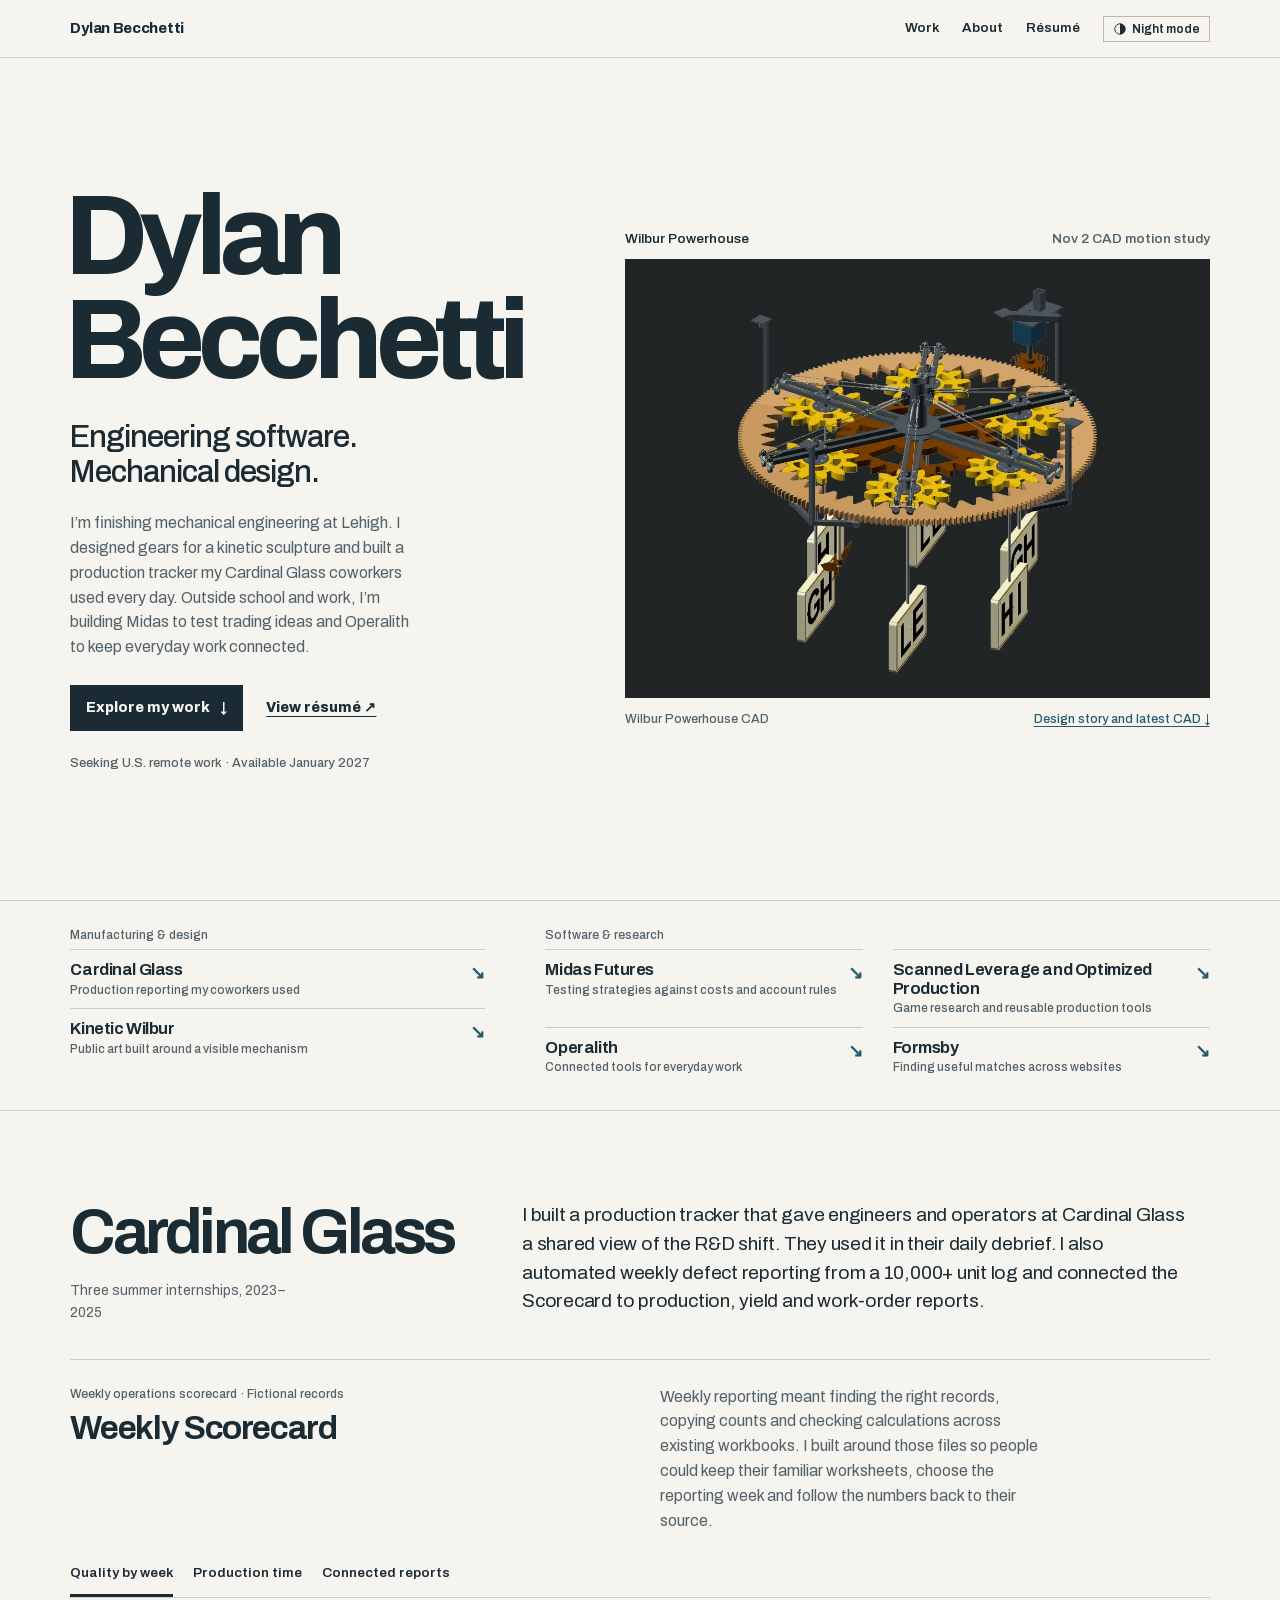
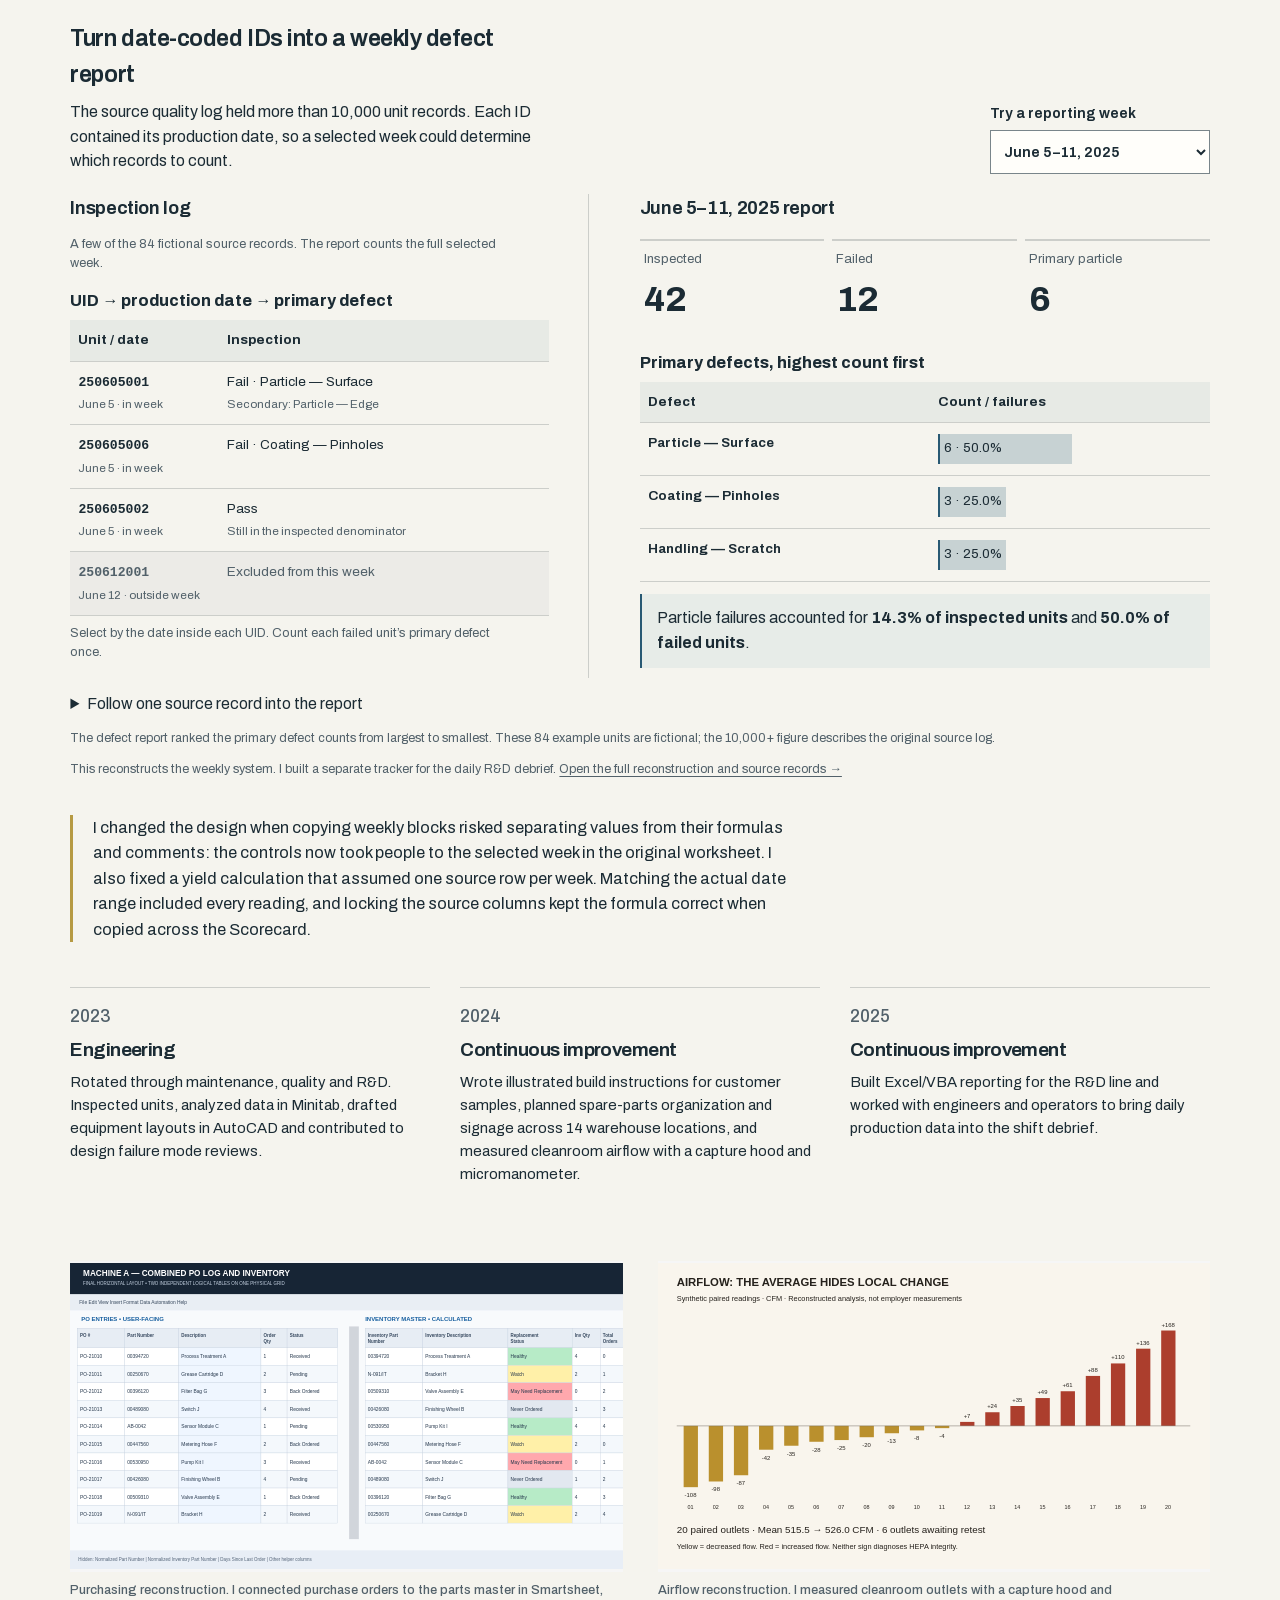
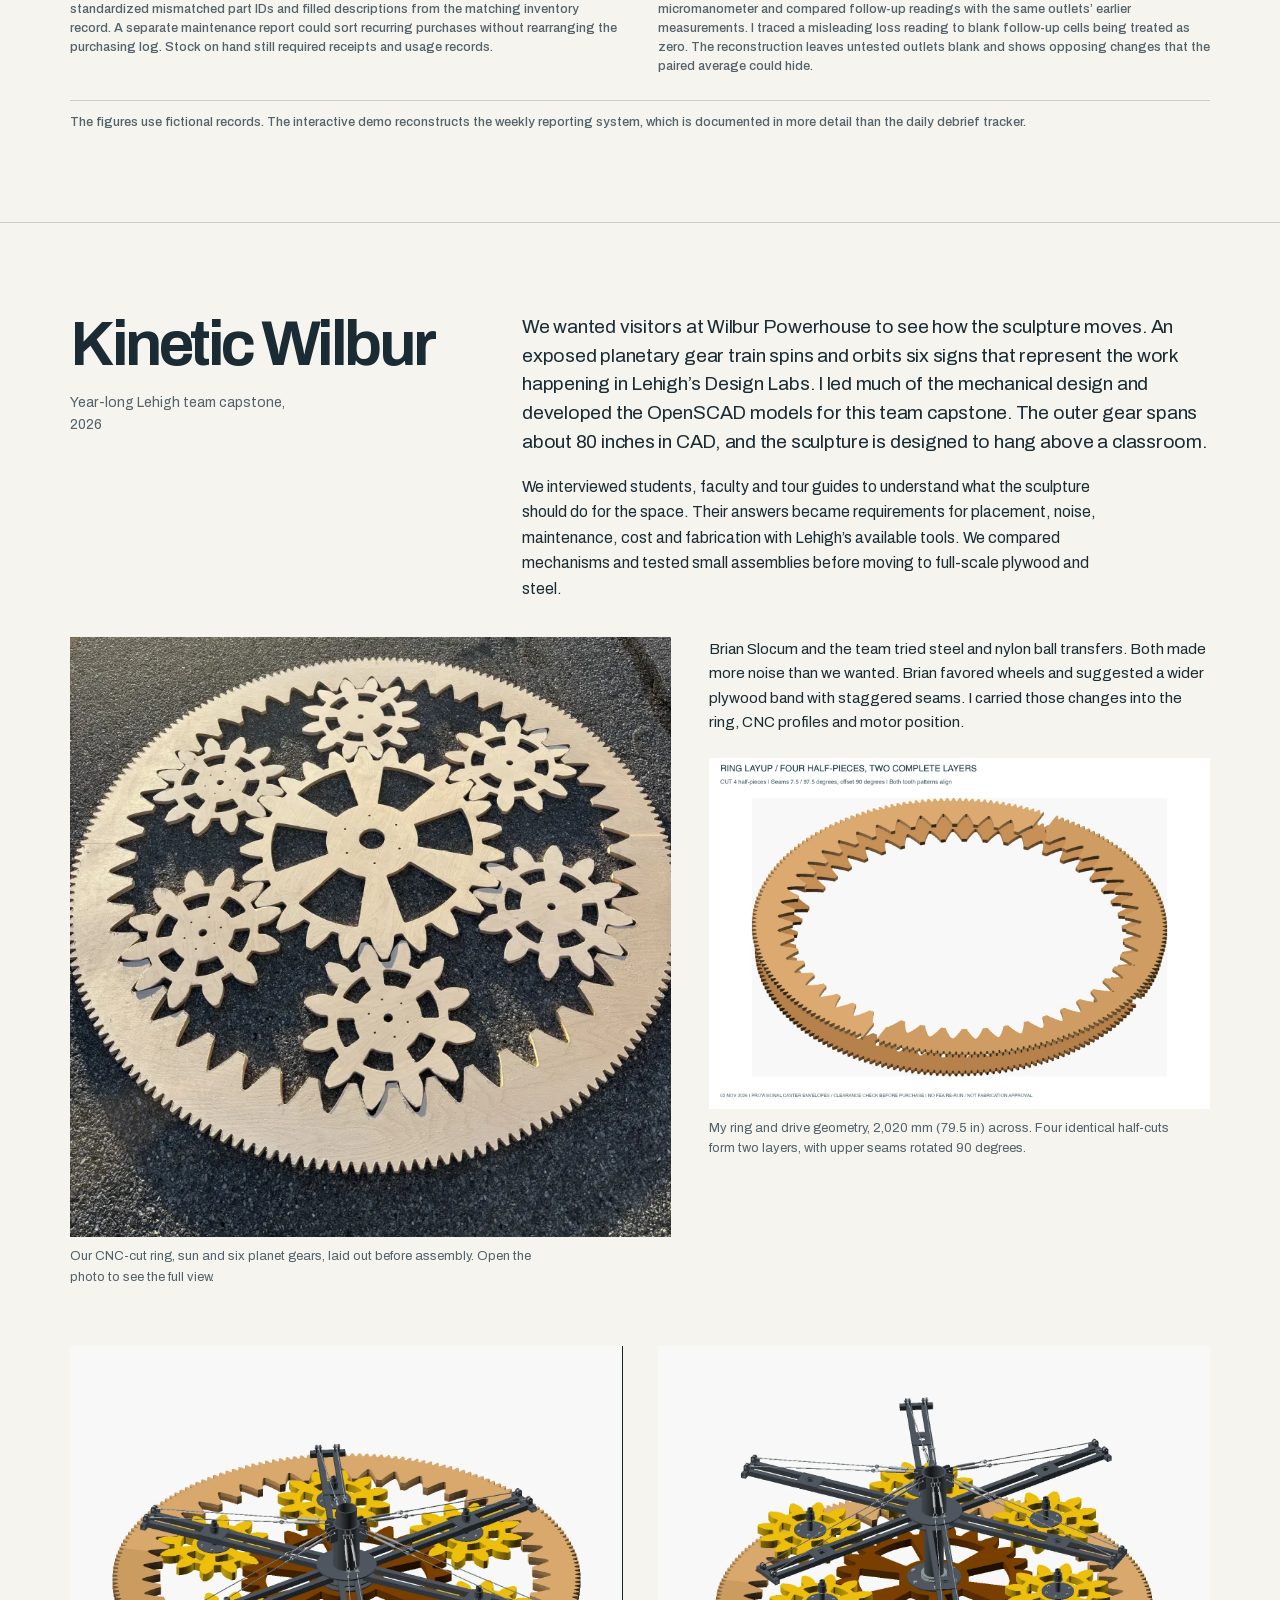
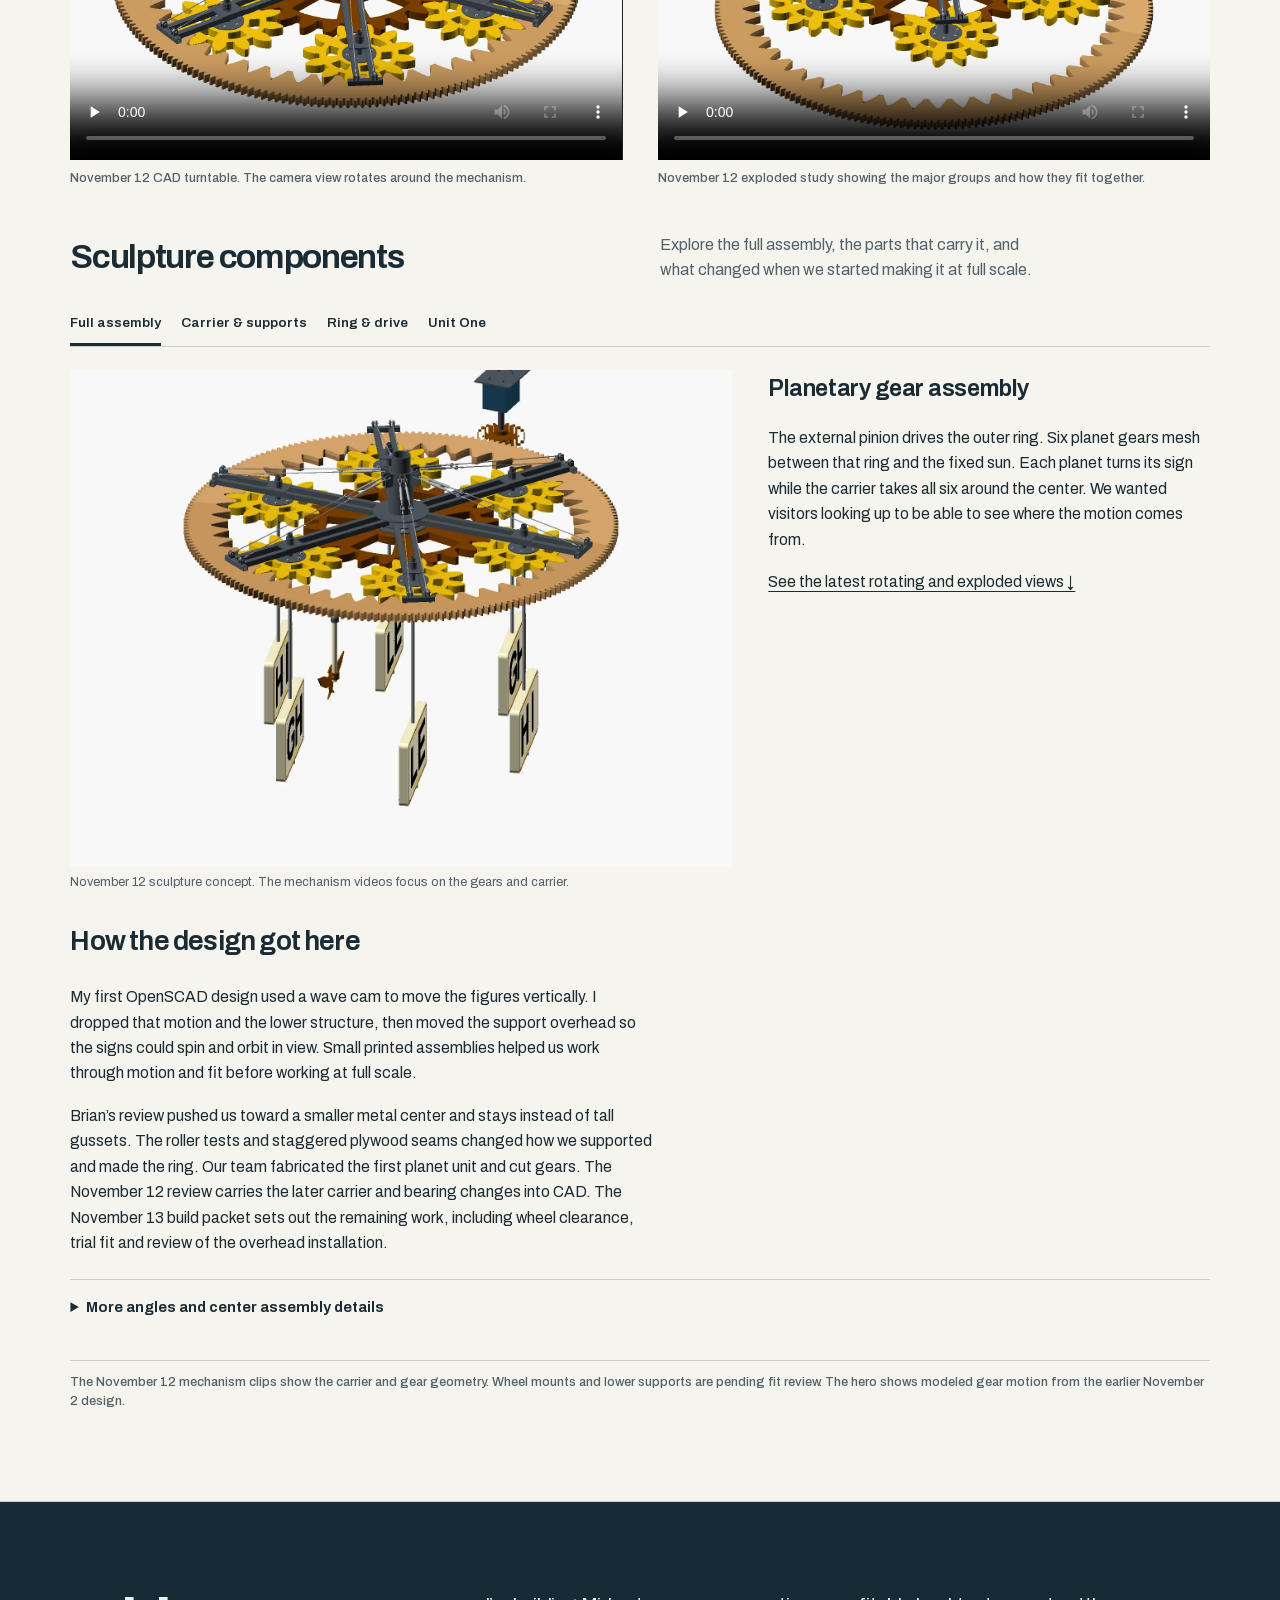
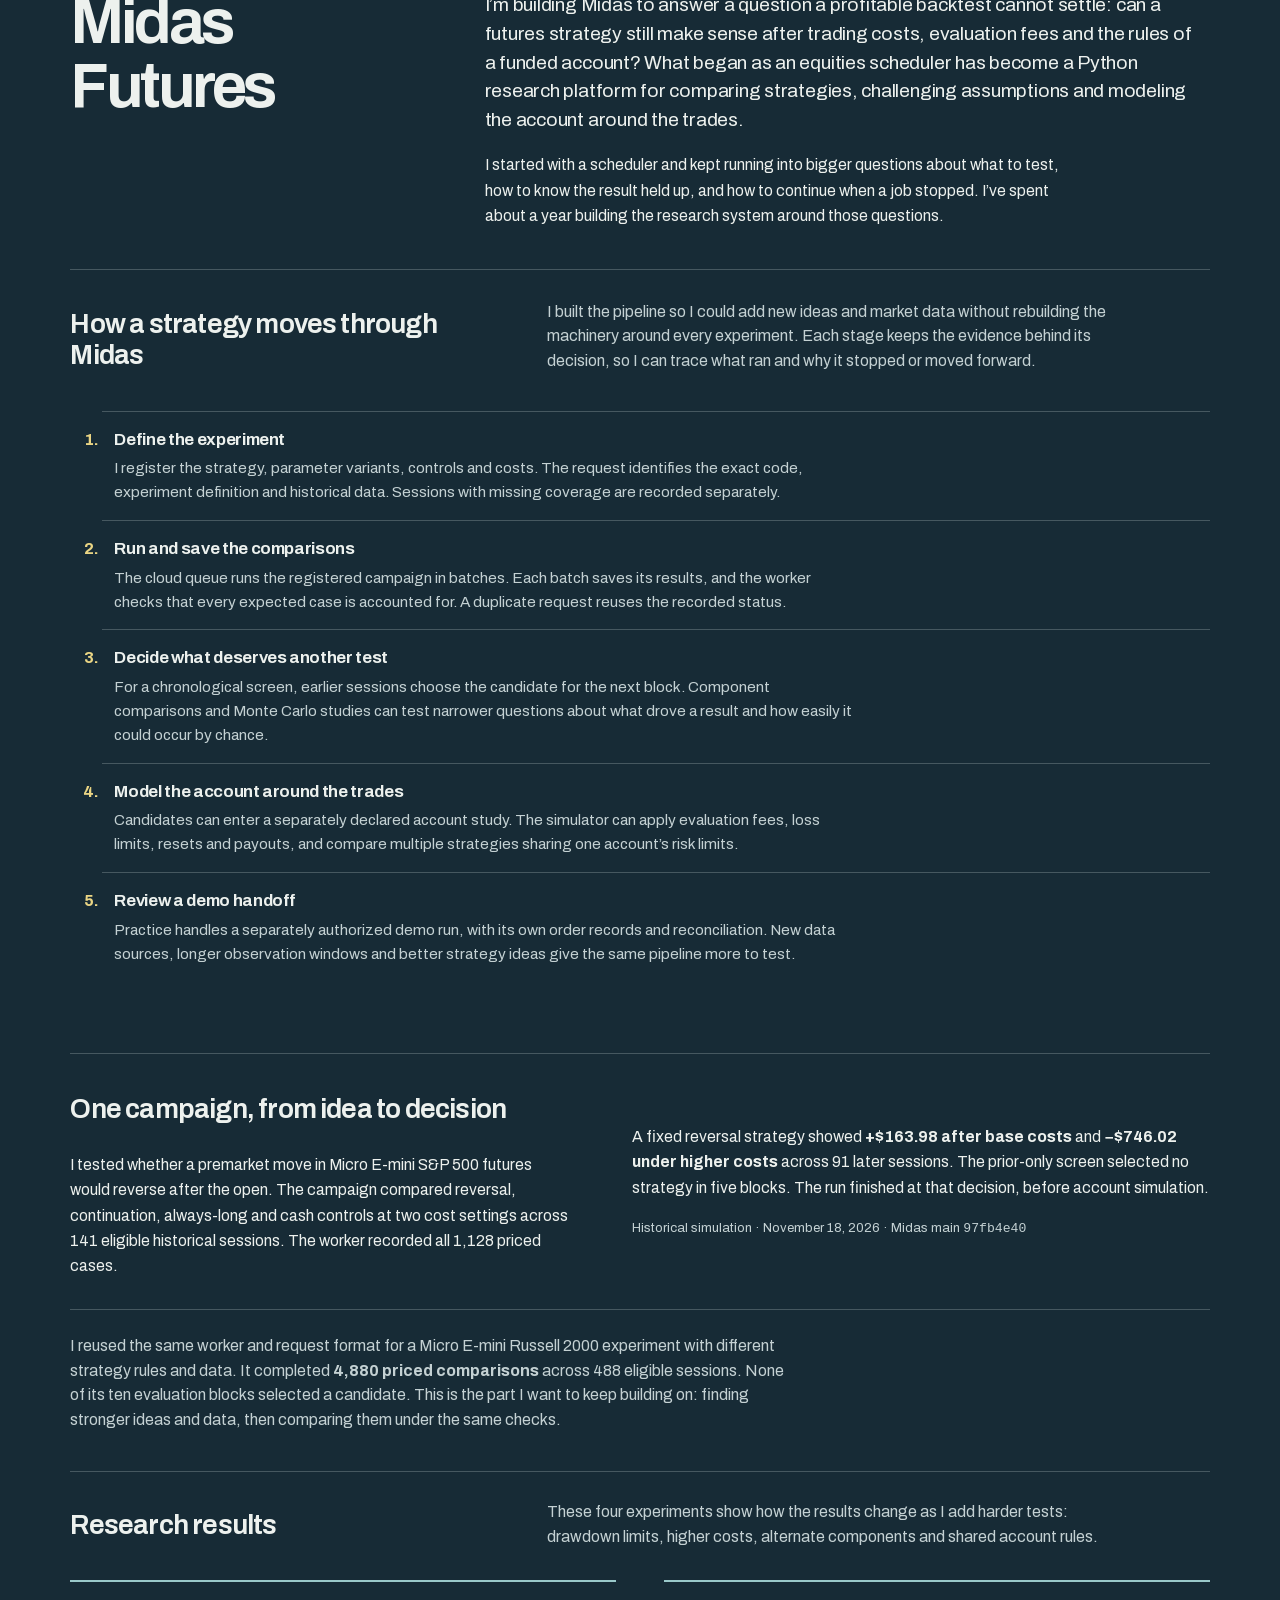
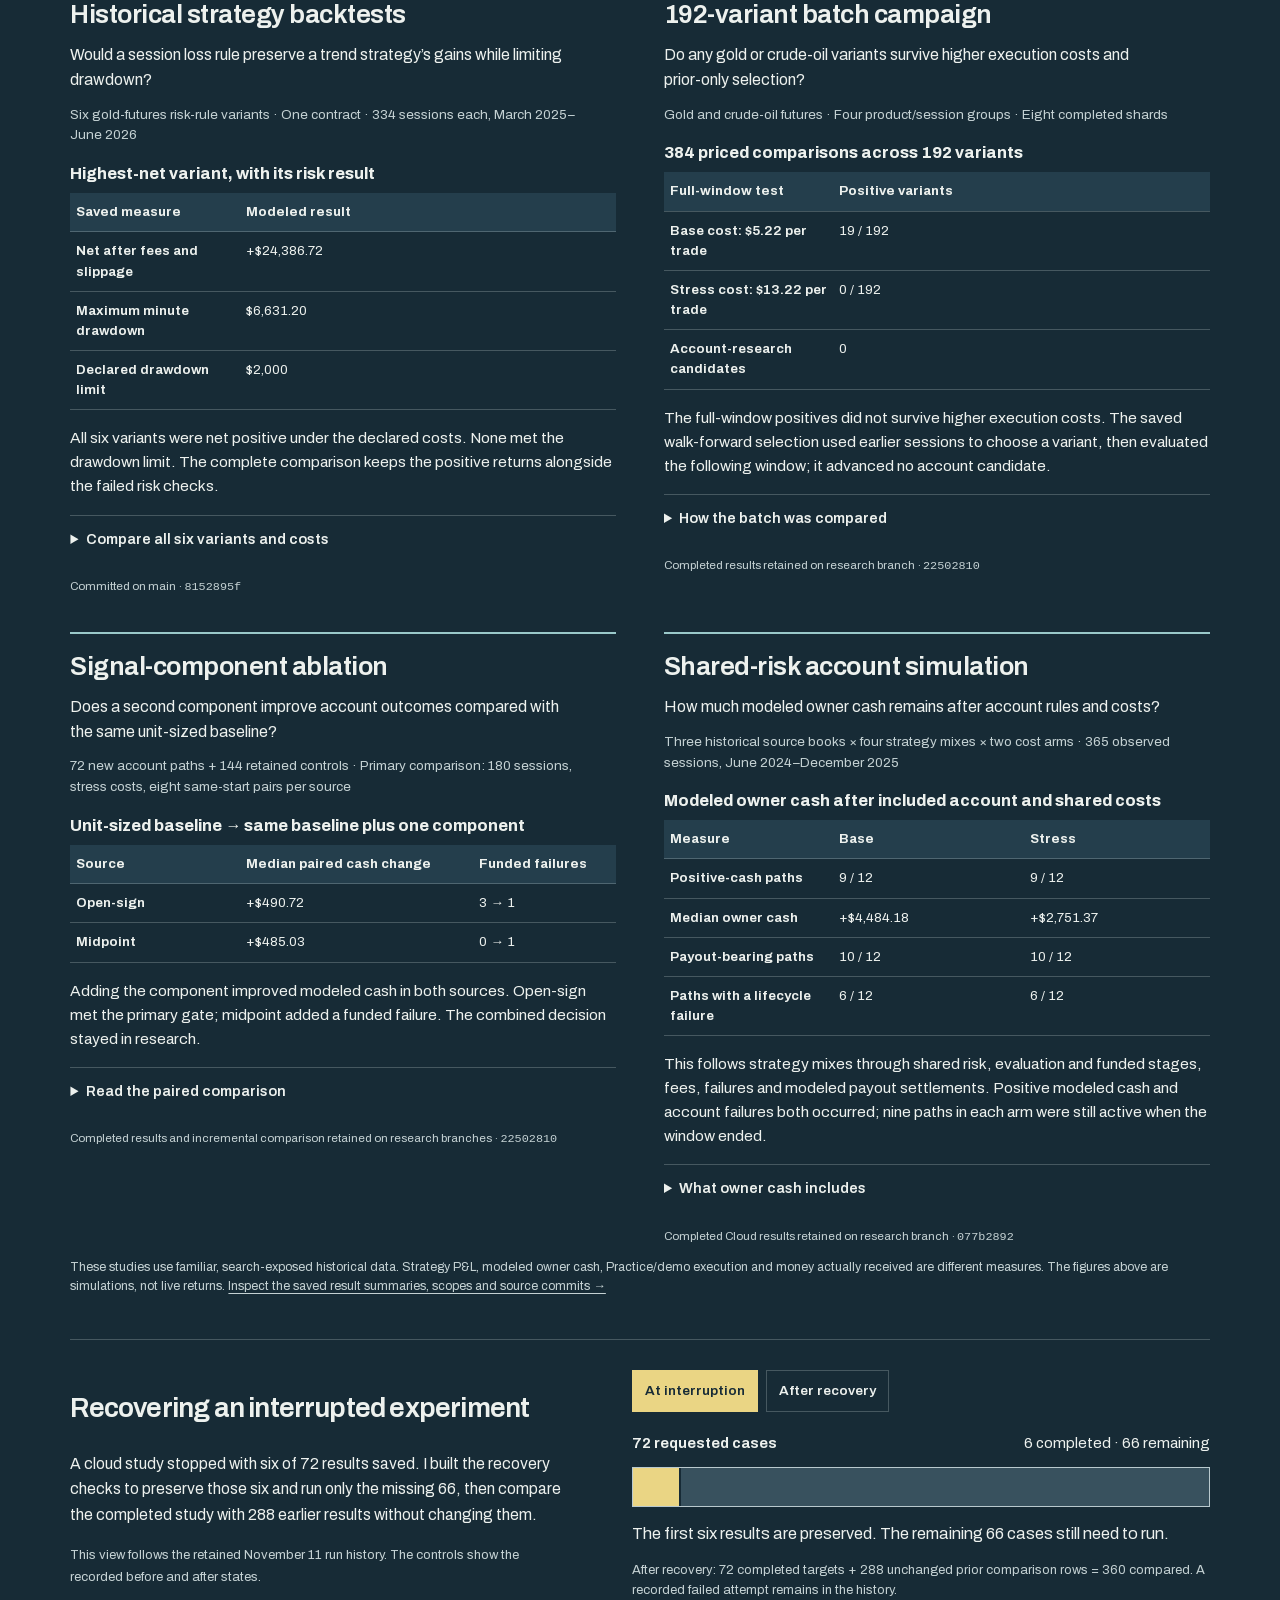
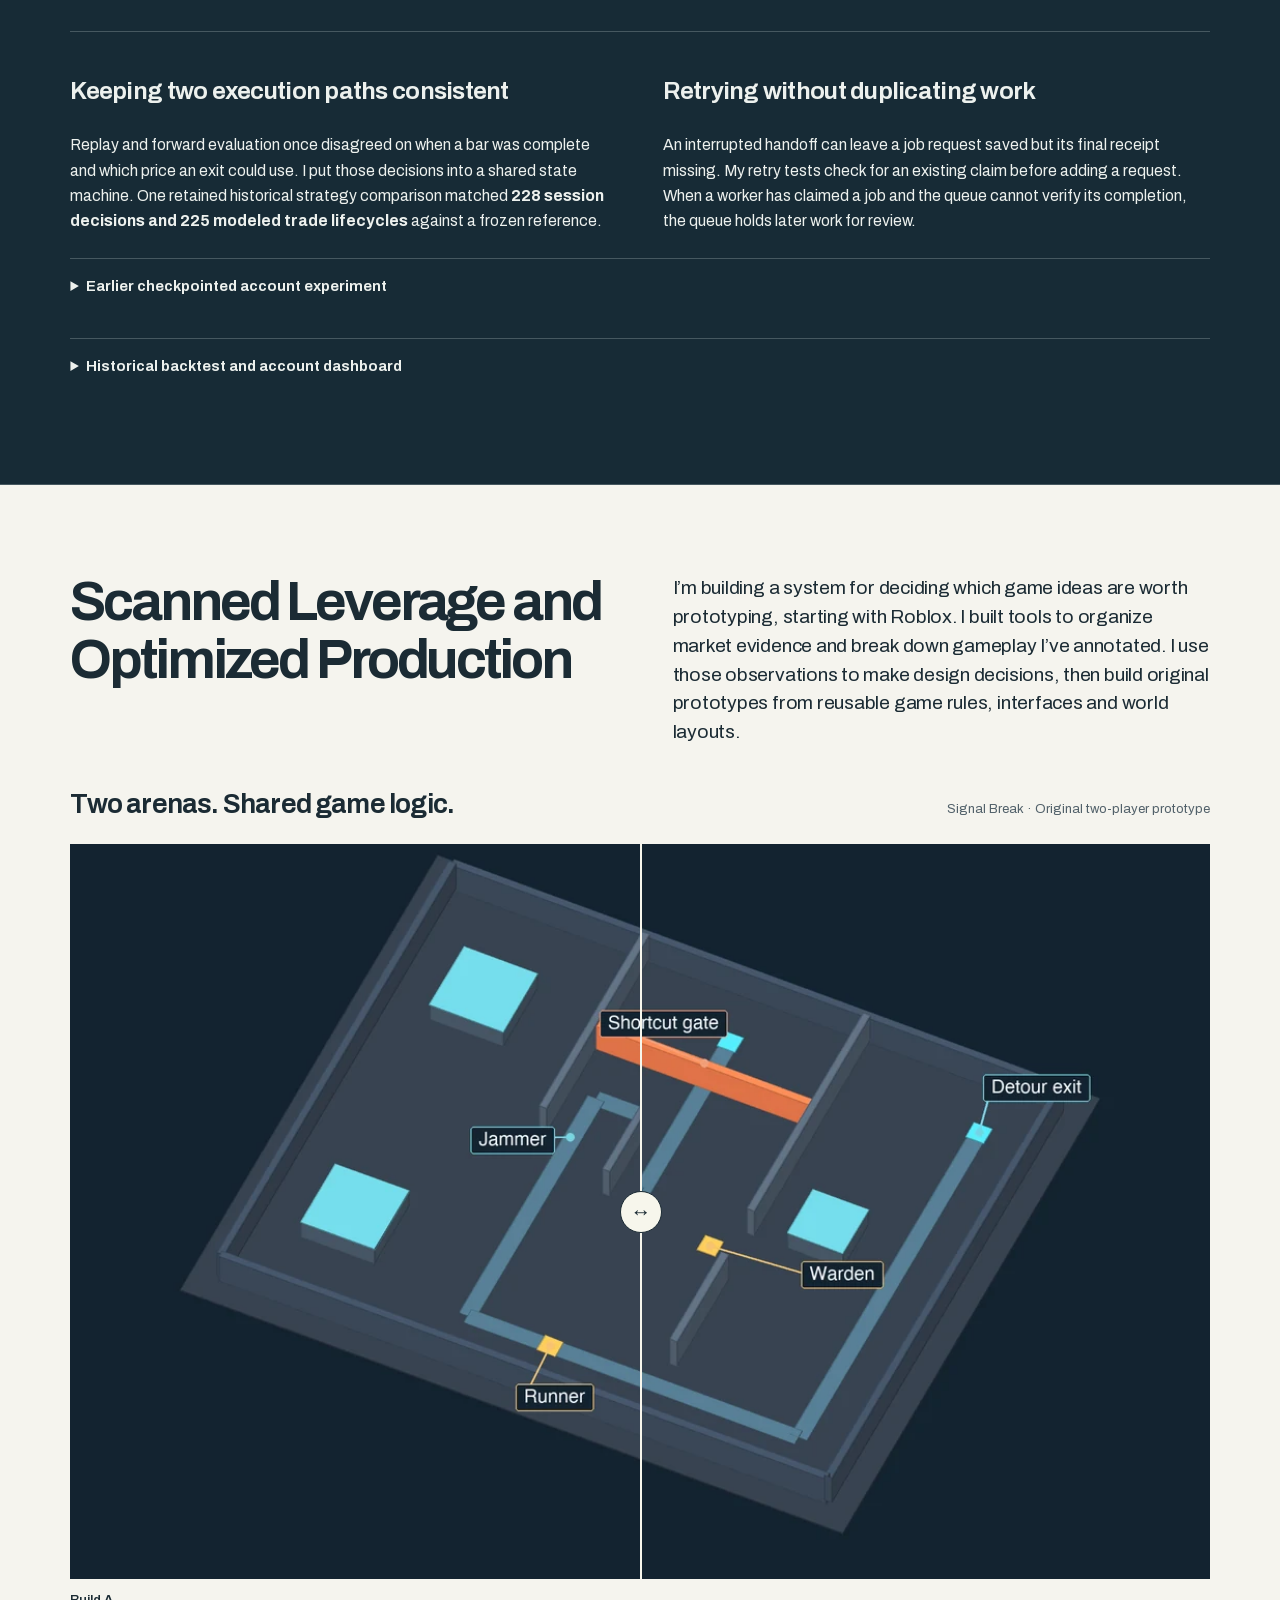
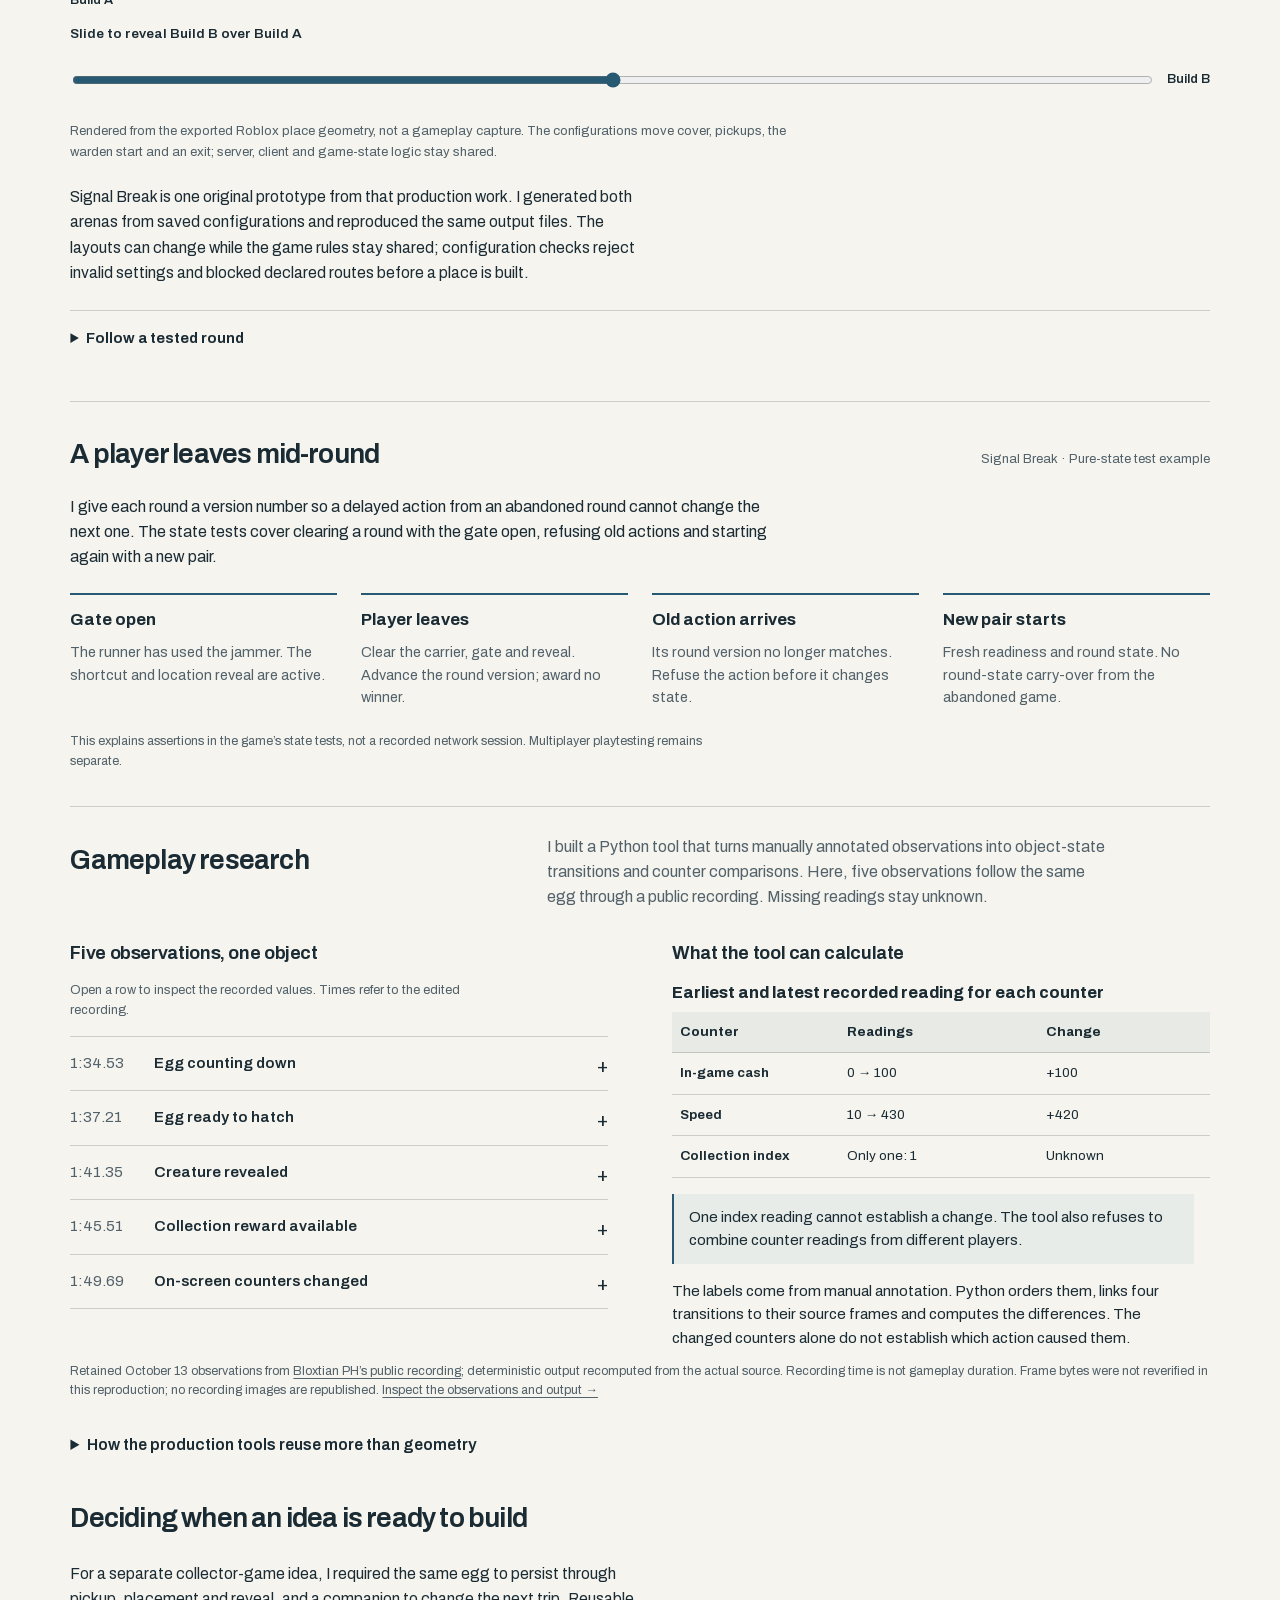
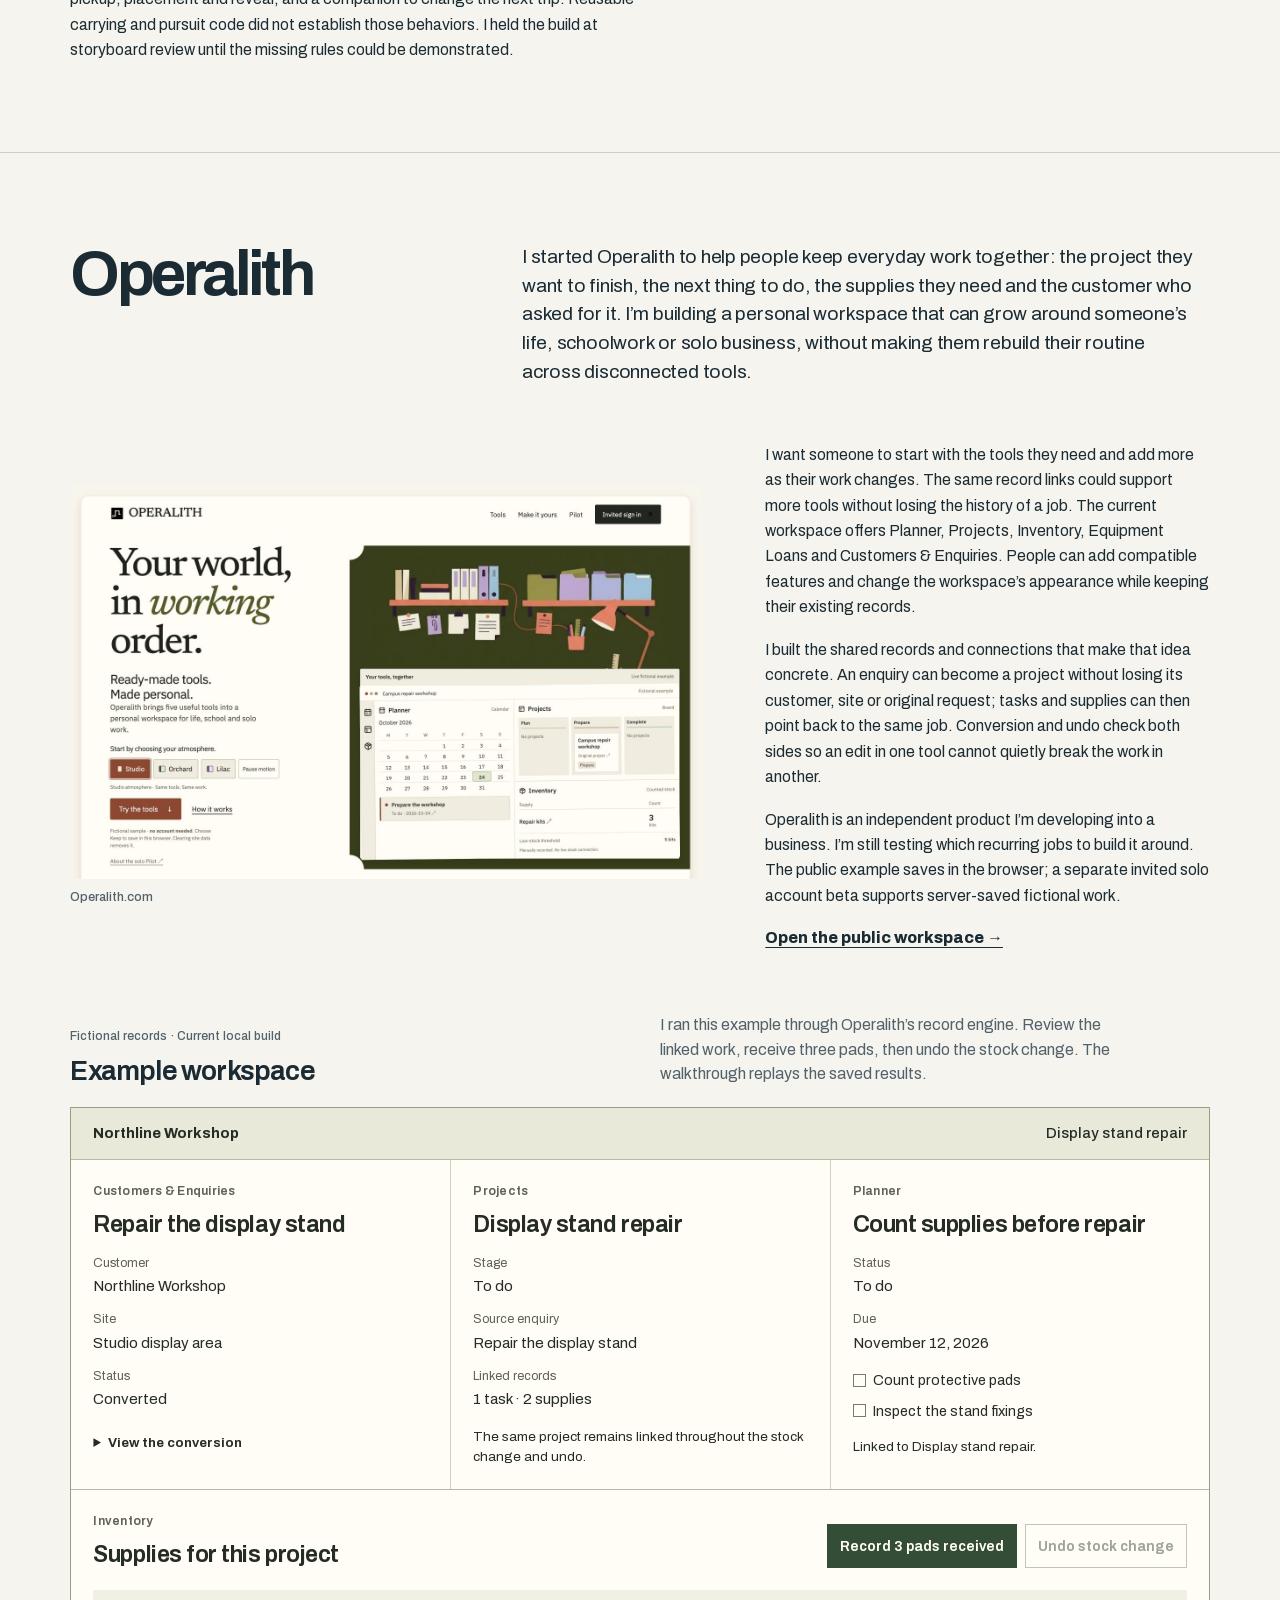
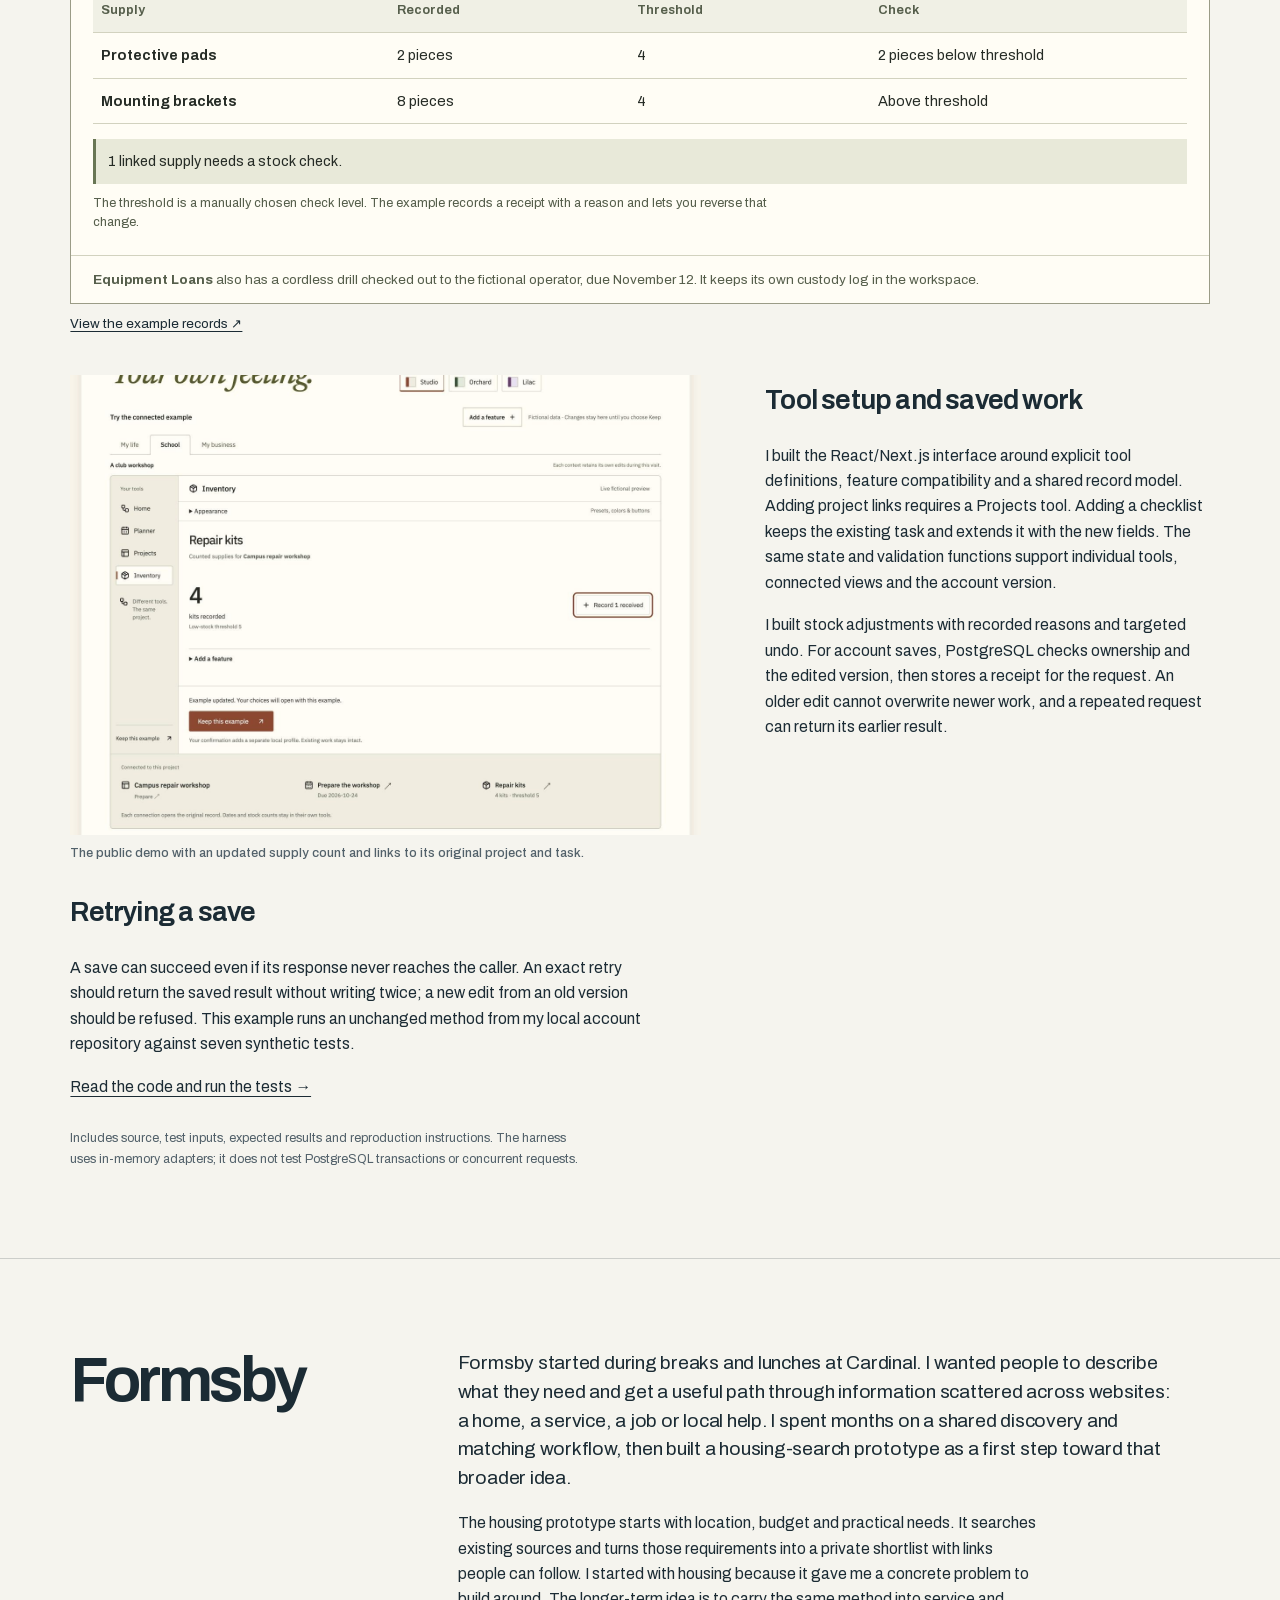
==== commit 193858f3: "Show the Midas research pipeline and latest Wilbur CAD review" ====
--- a/index.html
+++ b/index.html
@@ -15,7 +15,7 @@
 <meta name="description" content="Dylan Becchetti's engineering portfolio: Midas Futures, Operalith, Cardinal Glass and mechanical design at Lehigh.">
 <title>Dylan Becchetti · Engineering Portfolio</title>
 <link rel="stylesheet" href="site.css?v=20261111-recruiter">
-<link rel="stylesheet" href="creative.css?v=20261118-campaign">
+<link rel="stylesheet" href="creative.css?v=20261118-final-review">
 <script src="site.js?v=20261117-cardinal-formsby" defer></script>
 </head>
 <body>
@@ -37,7 +37,7 @@
         <p class="availability">Seeking U.S. remote work · Available January 2027</p>
       </div>
       <figure class="hero-figure">
-        <div class="stage-label"><span>Wilbur Powerhouse</span><span>OpenSCAD</span></div>
+        <div class="stage-label"><span>Wilbur Powerhouse</span><span>Nov 2 CAD motion study</span></div>
         <div class="hero-stage" data-stage>
           <img src="assets/wilbur-poster.jpg" alt="Wilbur Powerhouse CAD assembly: a large outer ring surrounding six planet gears with hanging signs." width="1120" height="840" fetchpriority="high">
           <div class="stage-annotations" data-annotations hidden>
@@ -47,10 +47,10 @@
             </svg>
             <span class="part-ring">Outer ring</span><span class="part-drive">Drive pinion</span><span class="part-sign">Hanging sign</span>
           </div>
-          <video data-drive poster="assets/wilbur-poster.jpg" src="assets/wilbur-drive.mp4" muted playsinline preload="none" hidden aria-label="Wilbur Powerhouse ring-driven CAD motion"></video>
+          <video data-drive poster="assets/wilbur-poster.jpg" src="assets/wilbur-drive.mp4" muted playsinline preload="none" hidden aria-label="Ring-driven motion from the November 2 Wilbur CAD model"></video>
         </div>
         <figcaption class="stage-foot">
-          <div class="stage-caption"><span data-note>Scroll to turn the gear assembly</span><a href="#wilbur">How I designed it ↓</a></div>
+          <div class="stage-caption"><span data-note>Scroll to turn the gear assembly</span><a href="#wilbur">Design story and latest CAD ↓</a></div>
           <div class="motion-tools" data-controls hidden><button type="button" data-play>Play</button><details class="motion-settings"><summary>Motion controls</summary><div class="drive"><label for="drive-position">Motion position</label><input type="range" id="drive-position" min="0" max="100" value="0"><output data-position for="drive-position">00%</output><button type="button" data-scroll-mode aria-pressed="true">Scroll sync</button><button type="button" data-label-parts aria-pressed="false">Label gears</button></div></details></div>
         </figcaption>
       </figure>
@@ -155,16 +155,20 @@
     <div class="chapter-head">
       <div><h2 id="capstone-title">Kinetic Wilbur</h2><p class="chapter-context">Year-long Lehigh team capstone, 2026</p></div>
       <div class="case-prose">
-        <p class="deck">We wanted visitors at Wilbur Powerhouse to see how the sculpture moves. An exposed planetary gear train spins and orbits six signs that represent the work happening in Lehigh’s Design Labs. I did much of the mechanical design and built all the OpenSCAD models for the 80-inch team capstone, designed to hang above a classroom.</p><p>We interviewed students, faculty and tour guides to understand what the sculpture should do for the space. Their answers became requirements for placement, noise, maintenance, cost and fabrication with Lehigh’s available tools. We compared mechanisms and tested small assemblies before moving to full-scale plywood and steel.</p>
+        <p class="deck">We wanted visitors at Wilbur Powerhouse to see how the sculpture moves. An exposed planetary gear train spins and orbits six signs that represent the work happening in Lehigh’s Design Labs. I led much of the mechanical design and developed the OpenSCAD models for this team capstone. The outer gear spans about 80 inches in CAD, and the sculpture is designed to hang above a classroom.</p><p>We interviewed students, faculty and tour guides to understand what the sculpture should do for the space. Their answers became requirements for placement, noise, maintenance, cost and fabrication with Lehigh’s available tools. We compared mechanisms and tested small assemblies before moving to full-scale plywood and steel.</p>
 
       </div>
     </div>
     <div class="fabrication-spread" id="wilbur-fabrication">
       <figure class="fabrication-photo"><a href="assets/wilbur-cnc-gears.webp"><picture><source media="(max-width: 760px)" srcset="assets/wilbur-cnc-gears-840.webp"><img src="assets/wilbur-cnc-gears.webp" loading="lazy" width="1500" height="2000" alt="CNC-cut plywood outer ring, central sun and six planet gears laid out on asphalt before assembly."></picture></a><figcaption>Our CNC-cut ring, sun and six planet gears, laid out before assembly. Open the photo to see the full view.</figcaption></figure>
       <div class="fabrication-margin">
-        <p>I took the models from small proof-of-concept assemblies to full-scale parts. When roller tests raised noise concerns, I modeled fixed casters and a wider laminated ring, keeping the inner teeth so the planets would still mesh. I updated the CNC profiles and motor position as my team moved into fabrication.</p>
+        <p>Brian Slocum and the team tried steel and nylon ball transfers. Both made more noise than we wanted. Brian favored wheels and suggested a wider plywood band with staggered seams. I carried those changes into the ring, CNC profiles and motor position.</p>
         <figure><a href="assets/wilbur-ring.webp"><img src="assets/wilbur-ring.webp" loading="lazy" width="1500" height="1050" alt="My November OpenSCAD ring and external drive geometry."></a><figcaption>My ring and drive geometry, 2,020 mm (79.5 in) across. Four identical half-cuts form two layers, with upper seams rotated 90 degrees.</figcaption></figure>
       </div>
+    </div>
+    <div class="artifact-pair wilbur-artifacts" id="wilbur-exploded">
+      <figure class="visual"><video controls playsinline preload="none" poster="assets/wilbur-review-oblique.webp" aria-label="November 12 rotating CAD review of the Wilbur mechanism"><source src="assets/wilbur-review-turntable.mp4" type="video/mp4"></video><figcaption>November 12 CAD turntable. The camera view rotates around the mechanism.</figcaption></figure>
+      <figure class="visual"><video controls playsinline preload="none" poster="assets/wilbur-review-exploded.webp" aria-label="November 12 exploded CAD review of the Wilbur mechanism"><source src="assets/wilbur-review-exploded.mp4" type="video/mp4"></video><figcaption>November 12 exploded study showing the major groups and how they fit together.</figcaption></figure>
     </div>
     <section class="project-explorer wilbur-explorer" id="wilbur-explore" data-explorer aria-labelledby="wilbur-explore-title">
       <div class="explorer-intro">
@@ -178,32 +182,37 @@
         <button type="button" aria-controls="wilbur-unit" aria-pressed="false">Unit One</button>
       </div>
       <div id="wilbur-assembly" class="explorer-panel build-panel" data-explorer-panel>
-        <figure class="build-visual"><a href="assets/wilbur-assembly.webp"><img src="assets/wilbur-assembly.webp" loading="lazy" width="1500" height="1050" alt="Complete CAD sculpture with six signs below the planetary gears and steel support structure above."></a><figcaption>Full sculpture and overhead support concept from my November OpenSCAD assembly.</figcaption></figure>
-        <div class="case-prose"><h4>Planetary gear assembly</h4><p>The motor turns an external pinion, which drives the outer ring. The six planet gears mesh between that ring and a fixed sun gear. Each planet spins its sign while the carrier moves all six around the center.</p><p>We kept the gearing visible from below. The hanging figures and lettering give visitors a way into the motion and tie the display back to Wilbur and Lehigh.</p><p><a href="#wilbur-exploded">Watch the exploded CAD view ↓</a></p></div>
+        <figure class="build-visual"><a href="assets/wilbur-review-sculpture.webp"><img src="assets/wilbur-review-sculpture.webp" loading="lazy" width="1600" height="1200" alt="Sculpture concept with six hanging signs under its planetary gears"></a><figcaption>November 12 sculpture concept. The mechanism videos focus on the gears and carrier.</figcaption></figure>
+        <div class="case-prose"><h4>Planetary gear assembly</h4><p>The external pinion drives the outer ring. Six planet gears mesh between that ring and the fixed sun. Each planet turns its sign while the carrier takes all six around the center. We wanted visitors looking up to be able to see where the motion comes from.</p><p><a href="#wilbur-exploded">See the latest rotating and exploded views ↓</a></p></div>
       </div>
       <div id="wilbur-carrier" class="explorer-panel build-panel" data-explorer-panel>
-        <figure class="build-visual"><a href="assets/wilbur-carrier.webp"><img src="assets/wilbur-carrier.webp" loading="lazy" width="1500" height="1050" alt="Six welded steel arms around a central bearing and mast, with cable stays leading to each arm end."></a><figcaption>The six-arm carrier, cable stays and ring contacts in the November CAD.</figcaption></figure>
-        <div class="case-prose"><h4>Carrier and supports</h4><p>I replaced the plywood carrier concept with six paired steel-tube arms welded to a central hub. A thrust bearing supports the rotating carrier at the center. Cable stays run from the carrier’s mast to the ends of the arms. The arm ends roll on the ring, and four fixed support stations carry the ring from below.</p><p>In the team’s analysis of an earlier carrier, adding stays reduced predicted deflection at the planet support from <strong>0.94 mm to 0.41 mm</strong> and shifted more load to the center bearing. The November wheel mounts and installed assembly still need their own checks.</p></div>
+        <figure class="build-visual"><a href="assets/wilbur-review-carrier.webp"><img src="assets/wilbur-review-carrier.webp" loading="lazy" width="1600" height="1200" alt="Paired steel tube arms, welded hub and cable stays"></a><figcaption>November 12 carrier review. The new hub and mast detail replaces the earlier center stack.</figcaption></figure>
+        <div class="case-prose"><h4>Carrier and center support</h4><p>I moved from a plywood carrier to paired steel tubes, welded hub connections and cable stays. In the November 12 review I simplified the center stack so the mast rests on the lower hub and the thrust bearing sits between the sun flange and the rotating carrier.</p><p>The current wheel candidate exceeds the available gap. The model leaves the mount open for a fit check.</p></div>
       </div>
       <div id="wilbur-ring" class="explorer-panel build-panel" data-explorer-panel>
-        <figure class="build-visual"><a href="assets/wilbur-ring.webp"><img src="assets/wilbur-ring.webp" loading="lazy" width="1500" height="1050" alt="Two layers of a large plywood ring gear, offset to show the staggered seams and both sets of teeth."></a><figcaption>Four CNC-cut half-pieces form the two layers of the proposed plywood ring.</figcaption></figure>
-        <div class="case-prose"><h4>Ring gear and drive</h4><p>We tested steel and nylon ball transfers with our sponsor and found both louder than we wanted. I modeled fixed casters and widened the solid plywood band they roll on, keeping the inner gear profile so it would still mesh with the planets.</p><p>I modeled the ring as four identical plywood half-pieces. Two halves make each layer; rotating the top layer 90 degrees staggers the seams while both tooth patterns still line up. One CNC profile can produce all four pieces. The wider ring moved the motor mount 70 mm farther out and changed the external drive reduction to <strong>10:1</strong>.</p></div>
+        <figure class="build-visual"><a href="assets/wilbur-review-ring.webp"><img src="assets/wilbur-review-ring.webp" loading="lazy" width="1600" height="1200" alt="Wide laminated plywood ring with staggered joints"></a><figcaption>Widened plywood ring in the November 12 design review.</figcaption></figure>
+        <div class="case-prose"><h4>Ring gear and drive</h4><p>Two layers of plywood use four identical CNC half-cuts. Rotating one layer 90 degrees staggers the seams. Widening the rolling band kept the interior teeth in place and moved the motor outward in the drive design.</p></div>
       </div>
       <div id="wilbur-unit" class="explorer-panel build-panel" data-explorer-panel>
-        <figure class="build-visual"><a href="assets/wilbur-unit.webp"><img src="assets/wilbur-unit.webp" loading="lazy" width="1500" height="1050" alt="One plywood planet gear around the steel sleeve, flange and bearing stack in OpenSCAD."></a><figcaption>CAD of the first repeatable planet assembly. Each unit carries one hanging sign.</figcaption></figure>
-        <div class="case-prose"><h4>Unit One</h4><p>We CNC-cut the plywood gear, welded the steel sleeve and plates, then fitted the gear into the first assembly. The sleeve measured about 1.02 inches across. We sanded the first bore to fit and allowed more clearance for later cuts.</p><p>The first unit gave the team a full-scale reference for making the other five, including the bearing and shaft fit.</p></div>
+        <figure class="build-visual"><a href="assets/wilbur-review-unit.webp"><img src="assets/wilbur-review-unit.webp" loading="lazy" width="1800" height="1200" alt="Close-up of the planet unit bearing and retainer mounting plates"></a><figcaption>November 12 Unit One mount study, with bearing and retainer detail.</figcaption></figure>
+        <div class="case-prose"><h4>Unit One</h4><p>The team welded the sleeve and flange, cut the gear and fitted the first assembly. That gave us a real reference for the other five. I then revised the CAD to use two welded holder plates and a separate retainer backing disk. The revised bearing stack still needs a physical fit check.</p></div>
       </div>
     </section>
     <div class="case-prose case-summary">
-      <h3>Design and fabrication</h3>
-
-      <p>My first OpenSCAD prototype had a base and a wave cam that moved the figures up and down. For the second I removed the base and vertical motion, moved the support overhead and kept the spin and orbit. We printed small assemblies to work out fit and motion before moving to full-scale plywood and steel in the fall.</p>
-      <p>At full scale we tracked weight and cost alongside fit, noise and shop capacity. We modeled ten years of costs, including electricity, maintenance and replacement parts. The wider ring exceeded the original six-foot target, so we brought the installation envelope back to the sponsor. Final weight depends on the revised parts and installation hardware.</p><details class="historical-results"><summary>Weight through the design revisions</summary><p>An earlier material study estimated about <strong>365 lb for the sculpture</strong> before mounting and drive hardware. The fall review listed 280 lb for a lighter iteration. These are different design revisions; neither is a measured weight of the finished sculpture.</p></details><p class="case-foot">The CNC-cut ring, sun and six planets are shown above. Unit One is assembled; work on the carrier, revised supports and installation continues.</p>
-    </div>
-    <div class="artifact-pair wilbur-artifacts" id="wilbur-exploded">
-      <figure class="visual"><video controls playsinline preload="none" poster="assets/wilbur-explosion.jpg" aria-label="Exploded CAD view of the Wilbur Powerhouse mechanism"><source src="assets/wilbur-explosion.mp4" type="video/mp4"></video><figcaption>Earlier exploded CAD study showing how the major assembly groups fit together.</figcaption></figure>
-    </div>
-    <p class="case-foot">Fall design review · First full-scale gear unit assembled. Remaining carrier, ring and installation work ahead.</p>
+      <h3>How the design got here</h3>
+      <p>My first OpenSCAD design used a wave cam to move the figures vertically. I dropped that motion and the lower structure, then moved the support overhead so the signs could spin and orbit in view. Small printed assemblies helped us work through motion and fit before working at full scale.</p>
+      <p>Brian’s review pushed us toward a smaller metal center and stays instead of tall gussets. The roller tests and staggered plywood seams changed how we supported and made the ring. Our team fabricated the first planet unit and cut gears. The November 12 review carries the later carrier and bearing changes into CAD. The November 13 build packet sets out the remaining work, including wheel clearance, trial fit and review of the overhead installation.</p>
+    </div>
+    <details class="historical-results">
+      <summary>More angles and center assembly details</summary>
+      <div class="artifact-pair">
+        <figure class="visual"><a href="assets/wilbur-review-alternate.webp"><img src="assets/wilbur-review-alternate.webp" loading="lazy" width="1600" height="1200" alt="Alternate oblique view of the gears and steel carrier"></a><figcaption>Alternate mechanism angle</figcaption></figure>
+        <figure class="visual"><a href="assets/wilbur-review-above.webp"><img src="assets/wilbur-review-above.webp" loading="lazy" width="1600" height="1200" alt="Upper view of the gear train and cable stays"></a><figcaption>Carrier and gear train from above</figcaption></figure>
+        <figure class="visual"><a href="assets/wilbur-review-center.webp"><img src="assets/wilbur-review-center.webp" loading="lazy" width="1800" height="1200" alt="Fixed center column with rotating hub and mast"></a><figcaption>Center support assembly</figcaption></figure>
+        <figure class="visual"><a href="assets/wilbur-review-cutaway.webp"><img src="assets/wilbur-review-cutaway.webp" loading="lazy" width="1800" height="1200" alt="Cutaway showing the thrust bearing between the fixed sun flange and lower carrier hub"></a><figcaption>Close-up of the modeled center load path</figcaption></figure>
+      </div>
+    </details>
+    <p class="case-foot">The November 12 mechanism clips show the carrier and gear geometry. Wheel mounts and lower supports are pending fit review. The hero shows modeled gear motion from the earlier November 2 design.</p>
   </div>
 </section>
 
@@ -213,21 +222,35 @@
       <h2 id="midas-title">Midas Futures</h2>
       <div class="case-prose">
         <p class="deck">I’m building Midas to answer a question a profitable backtest cannot settle: can a futures strategy still make sense after trading costs, evaluation fees and the rules of a funded account? What began as an equities scheduler has become a Python research platform for comparing strategies, challenging assumptions and modeling the account around the trades.</p>
-        <p>I’ve directed its design and development for about a year. I want to be able to rerun a study, explain why an idea passed or failed, and pick up an experiment after an interruption. I built around reusable strategy definitions, saved study inputs and outputs, and explicit checks before further testing. A separate Practice system handles demo orders and reconciliation.</p>
-      </div>
-    </div>
+        <p>I started with a scheduler and kept running into bigger questions about what to test, how to know the result held up, and how to continue when a job stopped. I’ve spent about a year building the research system around those questions.</p>
+      </div>
+    </div>
+    <section class="pipeline-map" id="midas-pipeline" aria-labelledby="midas-pipeline-title">
+      <div class="pipeline-intro">
+        <h3 id="midas-pipeline-title">How a strategy moves through Midas</h3>
+        <p>I built the pipeline so I could add new ideas and market data without rebuilding the machinery around every experiment. Each stage keeps the evidence behind its decision, so I can trace what ran and why it stopped or moved forward.</p>
+      </div>
+      <ol class="research-steps">
+        <li><h4>Define the experiment</h4><p>I register the strategy, parameter variants, controls and costs. The request identifies the exact code, experiment definition and historical data. Sessions with missing coverage are recorded separately.</p></li>
+        <li><h4>Run and save the comparisons</h4><p>The cloud queue runs the registered campaign in batches. Each batch saves its results, and the worker checks that every expected case is accounted for. A duplicate request reuses the recorded status.</p></li>
+        <li><h4>Decide what deserves another test</h4><p>For a chronological screen, earlier sessions choose the candidate for the next block. Component comparisons and Monte Carlo studies can test narrower questions about what drove a result and how easily it could occur by chance.</p></li>
+        <li><h4>Model the account around the trades</h4><p>Candidates can enter a separately declared account study. The simulator can apply evaluation fees, loss limits, resets and payouts, and compare multiple strategies sharing one account’s risk limits.</p></li>
+        <li><h4>Review a demo handoff</h4><p>Practice handles a separately authorized demo run, with its own order records and reconciliation. New data sources, longer observation windows and better strategy ideas give the same pipeline more to test.</p></li>
+      </ol>
+    </section>
     <section class="midas-restart" id="midas-cloud-campaign" aria-labelledby="midas-cloud-title">
       <div class="case-prose">
-        <h3 id="midas-cloud-title">A cloud campaign from request to decision</h3>
-        <p>I added a way to submit a registered experiment to the cloud queue with a specific code revision, experiment definition and data identity. The worker kept the campaign plan and results. It recognized a repeat request and returned the recorded status without running it again.</p>
-      </div>
-      <div class="case-prose">
-        <p><strong>1,128 costed historical cases:</strong> eight strategy variants across 141 eligible sessions. The campaign’s screening rules selected no variant in any of the five evaluation blocks, so it stopped before account simulation.</p>
-        <p>Recorded November 18, 2026 · Historical market research · Midas main <code>97fb4e40</code></p>
-      </div>
-    </section>
+        <h3 id="midas-cloud-title">One campaign, from idea to decision</h3>
+        <p>I tested whether a premarket move in Micro E-mini S&amp;P 500 futures would reverse after the open. The campaign compared reversal, continuation, always-long and cash controls at two cost settings across 141 eligible historical sessions. The worker recorded all 1,128 priced cases.</p>
+      </div>
+      <div class="case-prose">
+        <p>A fixed reversal strategy showed <strong>+$163.98 after base costs</strong> and <strong>−$746.02 under higher costs</strong> across 91 later sessions. The prior-only screen selected no strategy in five blocks. The run finished at that decision, before account simulation.</p>
+        <p>Historical simulation · November 18, 2026 · Midas main <code>97fb4e40</code></p>
+      </div>
+    </section>
+    <p class="midas-reuse">I reused the same worker and request format for a Micro E-mini Russell 2000 experiment with different strategy rules and data. It completed <strong>4,880 priced comparisons</strong> across 488 eligible sessions. None of its ten evaluation blocks selected a candidate. This is the part I want to keep building on: finding stronger ideas and data, then comparing them under the same checks.</p>
     <section class="midas-results" id="midas-results" aria-labelledby="midas-results-title">
-      <div class="pipeline-intro"><h3 id="midas-results-title">Research results</h3><p>Four earlier studies show what I measure at different points in the research: trading returns, sensitivity to costs, the effect of adding a component, and the outcome after account fees and rules.</p></div>
+      <div class="pipeline-intro"><h3 id="midas-results-title">Research results</h3><p>These four experiments show how the results change as I add harder tests: drawdown limits, higher costs, alternate components and shared account rules.</p></div>
       <div class="result-studies">
 <article class="result-study" id="midas-result-backtest"><h4>Historical strategy backtests</h4><p class="study-question">Would a session loss rule preserve a trend strategy’s gains while limiting drawdown?</p><p class="study-scope">Six gold-futures risk-rule variants · One contract · 334 sessions each, March 2025–June 2026</p><table class="evidence-table"><caption>Highest-net variant, with its risk result</caption><thead><tr><th scope="col">Saved measure</th><th scope="col">Modeled result</th></tr></thead><tbody><tr><th scope="row">Net after fees and slippage</th><td>+$24,386.72</td></tr><tr><th scope="row">Maximum minute drawdown</th><td>$6,631.20</td></tr><tr><th scope="row">Declared drawdown limit</th><td>$2,000</td></tr></tbody></table><p>All six variants were net positive under the declared costs. None met the drawdown limit. The complete comparison keeps the positive returns alongside the failed risk checks.</p><details><summary>Compare all six variants and costs</summary><table class="evidence-table"><caption>Same familiar historical sessions and cost model</caption><thead><tr><th scope="col">Variant</th><th scope="col">Net P&amp;L</th><th scope="col">Minute drawdown</th></tr></thead><tbody><tr><th scope="row">Gold variant 1</th><td>$19,762.72</td><td>$8,682.28</td></tr><tr><th scope="row">Gold variant 2</th><td>$24,386.72</td><td>$6,631.20</td></tr><tr><th scope="row">Gold variant 3</th><td>$22,411.72</td><td>$10,648.28</td></tr><tr><th scope="row">Gold variant 4</th><td>$17,943.72</td><td>$6,574.04</td></tr><tr><th scope="row">Gold variant 5</th><td>$21,794.72</td><td>$5,708.88</td></tr><tr><th scope="row">Gold variant 6</th><td>$21,965.72</td><td>$6,797.48</td></tr></tbody></table><p>For the highest-net variant: $26,364 gross − $641.28 fees − $1,336 slippage = $24,386.72 net. Each round trip models $1.92 in fees and two adverse ticks per side at $1 per tick. This is familiar historical data, not held-out performance or an account payout.</p></details><p class="result-source">Committed on main · <code>8152895f</code></p></article>
 <article class="result-study" id="midas-result-batch"><h4>192-variant batch campaign</h4><p class="study-question">Do any gold or crude-oil variants survive higher execution costs and prior-only selection?</p><p class="study-scope">Gold and crude-oil futures · Four product/session groups · Eight completed shards</p><table class="evidence-table"><caption>384 priced comparisons across 192 variants</caption><thead><tr><th scope="col">Full-window test</th><th scope="col">Positive variants</th></tr></thead><tbody><tr><th scope="row">Base cost: $5.22 per trade</th><td>19 / 192</td></tr><tr><th scope="row">Stress cost: $13.22 per trade</th><td>0 / 192</td></tr><tr><th scope="row">Account-research candidates</th><td>0</td></tr></tbody></table><p>The full-window positives did not survive higher execution costs. The saved walk-forward selection used earlier sessions to choose a variant, then evaluated the following window; it advanced no account candidate.</p><details><summary>How the batch was compared</summary><p>I kept the declared variant inventory, shard outputs and prior-only selection together. Selection used 60 earlier sessions and 30 validation sessions. The four groups had different usable history; one had too little for a fold. Missing source coverage was retained rather than silently treated as a completed test. These are familiar development windows, not independent or untouched trials.</p></details><p class="result-source">Completed results retained on research branch · <code>22502810</code></p></article>
@@ -249,23 +272,6 @@
       <div class="case-prose"><h3>Keeping two execution paths consistent</h3><p>Replay and forward evaluation once disagreed on when a bar was complete and which price an exit could use. I put those decisions into a shared state machine. One retained historical strategy comparison matched <strong>228 session decisions and 225 modeled trade lifecycles</strong> against a frozen reference.</p></div>
       <div class="case-prose"><h3>Retrying without duplicating work</h3><p>An interrupted handoff can leave a job request saved but its final receipt missing. My retry tests check for an existing claim before adding a request. When a worker has claimed a job and the queue cannot verify its completion, the queue holds later work for review.</p></div>
     </div>
-    <section class="pipeline-map" id="midas-pipeline" aria-labelledby="midas-pipeline-title">
-      <div class="pipeline-intro"><h3 id="midas-pipeline-title">How the research fits together</h3><p>A study declares which tools it uses. I keep its inputs, assumptions and results together, then model the account where the experiment calls for it.</p></div>
-      <p class="pipeline-origin">Strategy definitions, parameters &amp; identified data</p>
-      <ul class="pipeline-studies" aria-label="Research methods">
-        <li><details><summary><strong>Batch campaigns</strong><span>Compare variants under a saved experiment plan.</span></summary><p>Seeded runs call a sweep, analysis and validation. Plans, parameter identities, fold results and leakage checks stay with the campaign.</p></details></li>
-        <li><details><summary><strong>Component studies</strong><span>Test what changes when a component is removed or combined.</span></summary><p>I built one-axis ablations and declared interaction studies around retained baselines and common risk budgets. Each adapter defines the combinations it supports.</p></details></li>
-        <li><details><summary><strong>Monte Carlo validation</strong><span>Challenge a specific result under declared null models.</span></summary><p>A retained historical study ran two fixed 100,000-draw circular-shift nulls and reapplied the selection statistic. It reported uncertainty and required human review. This is a named validation study, rather than a step every strategy automatically passes through.</p></details></li>
-      </ul>
-      <p class="pipeline-evidence">Saved comparisons, costs &amp; evidence</p>
-      <div class="pipeline-accounts">
-        <div><h4>Account lifecycle</h4><p>Model evaluation stages, loss limits, fees, resets and payouts.</p></div>
-        <div><h4>Shared-risk account book</h4><p>Joint positions share capacity, margin and account-level liquidation. Developed on a retained research branch.</p></div>
-      </div>
-      <p class="pipeline-account-note">Each account study declares the inputs and retained comparisons it uses.</p>
-      <div class="pipeline-foundation"><h4>Durable execution for admitted research jobs</h4><p>Immutable packet → persistent inbox → bounded worker → retained results</p><p>Retries check prior admissions and claims. An unverifiable claimed completion holds later work for reconciliation.</p></div>
-      <div class="pipeline-practice"><h4>Separate demo execution</h4><p>Reviewed handoffs to Practice require their own authorization, execution ledger and reconciliation.</p></div>
-    </section>
     <details class="historical-results earlier-account"><summary>Earlier checkpointed account experiment</summary>
     <section class="project-explorer midas-explorer" id="midas-explore" data-explorer aria-labelledby="midas-explore-title">
       <div class="explorer-intro">
@@ -408,7 +414,7 @@
     <div class="case-grid">
       <figure class="visual product-view"><a href="https://www.operalith.com/"><img src="assets/operalith-home.jpg" width="1440" height="900" loading="lazy" alt="Operalith’s public homepage with its personal workspace, appearance choices and connected tools."></a><figcaption>Operalith.com</figcaption></figure>
       <div class="case-prose">
-        <p>I want someone to start with the tools they need and add more as their work changes. The current workspace offers Planner, Projects, Inventory, Equipment Loans and Customers &amp; Enquiries. People can add compatible features and change the workspace’s appearance while keeping their existing records.</p>
+        <p>I want someone to start with the tools they need and add more as their work changes. The same record links could support more tools without losing the history of a job. The current workspace offers Planner, Projects, Inventory, Equipment Loans and Customers &amp; Enquiries. People can add compatible features and change the workspace’s appearance while keeping their existing records.</p>
         <p>I built the shared records and connections that make that idea concrete. An enquiry can become a project without losing its customer, site or original request; tasks and supplies can then point back to the same job. Conversion and undo check both sides so an edit in one tool cannot quietly break the work in another.</p>
         <p>Operalith is an independent product I’m developing into a business. I’m still testing which recurring jobs to build it around. The public example saves in the browser; a separate invited solo account beta supports server-saved fictional work.</p>
         <a class="case-link" href="https://www.operalith.com/#try">Open the public workspace →</a>
@@ -459,7 +465,7 @@
   <div class="frame">
     <div class="chapter-head">
       <h2 id="formsby-title">Formsby</h2>
-      <div class="case-prose"><p class="deck">Formsby started during breaks and lunches at Cardinal. I wanted people to describe what they need and get a useful path through information scattered across websites: a home, a service, a job or local help. I spent months on a shared discovery and matching workflow, then built a housing-search prototype as a first step toward that broader idea.</p><p>The housing prototype starts with location, budget and practical needs. It searches existing sources and turns those requirements into a private shortlist with links people can follow. The bigger idea is to give someone a useful next step when the information they need is scattered across sites.</p></div>
+      <div class="case-prose"><p class="deck">Formsby started during breaks and lunches at Cardinal. I wanted people to describe what they need and get a useful path through information scattered across websites: a home, a service, a job or local help. I spent months on a shared discovery and matching workflow, then built a housing-search prototype as a first step toward that broader idea.</p><p>The housing prototype starts with location, budget and practical needs. It searches existing sources and turns those requirements into a private shortlist with links people can follow. I started with housing because it gave me a concrete problem to build around. The longer-term idea is to carry the same method into service and resource searches, with rules and sources tailored to each need.</p></div>
     </div>
     <section class="project-explorer formsby-explorer" id="formsby-explore" data-explorer aria-labelledby="formsby-explore-title">
       <div class="explorer-intro">
--- a/creative.css
+++ b/creative.css
@@ -131,7 +131,7 @@
 .fabrication-spread figcaption{font-size:.81rem;color:var(--muted);max-width:60ch;margin-top:9px}
 .capstone .build-panel{grid-template-columns:minmax(0,1.5fr) minmax(0,1fr)}
 .build-visual img{border:0}
-.wilbur-artifacts{grid-template-columns:1fr;max-width:850px;margin:35px auto 0}
+.wilbur-artifacts{grid-template-columns:repeat(2,minmax(0,1fr));margin:35px auto 0;scroll-margin-top:calc(var(--bar) + 18px)}
 .case-measures{max-width:830px;border:0;margin-top:24px;padding-bottom:0}
 .case-measures dd{font-size:clamp(1.3rem,2.3vw,2rem);font-weight:600}
 .case-measures dt{font-size:.78rem}
@@ -140,6 +140,7 @@
 .midas-restart{display:grid;grid-template-columns:1fr 1.15fr;gap:35px 60px;align-items:center;margin-top:42px;padding-block:30px;border-block:1px solid var(--rule)}
 .midas-restart .case-prose p+p:last-child{font-size:.82rem;color:var(--muted)}
 #midas-cloud-campaign{scroll-margin-top:calc(var(--bar) + 18px)}
+.midas-reuse{color:var(--muted);max-width:80ch;margin-top:24px}
 .midas-restart .recovery-diagram{margin:0;padding:0}
 .midas-decisions{display:grid;grid-template-columns:1fr 1fr;gap:45px;margin-top:38px}
 .midas-decisions h3{font-size:clamp(1.3rem,1.9vw,1.75rem)}
@@ -163,26 +164,12 @@
 .pipeline-map{margin-top:40px;padding-block:30px;border-top:1px solid var(--rule)}
 .pipeline-intro{display:grid;grid-template-columns:.8fr 1.2fr;gap:35px;margin-bottom:30px;align-items:start}
 .pipeline-intro p{color:var(--muted);max-width:63ch}
-.pipeline-origin,.pipeline-evidence{text-align:center;font-size:1.05rem;font-weight:650;padding:16px 8px;position:relative}
-.pipeline-origin{border-bottom:1px solid var(--rule)}
-.pipeline-origin:after{content:'';position:absolute;bottom:-18px;left:50%;height:18px;border-left:1px solid var(--rule)}
-.pipeline-studies{display:grid;grid-template-columns:repeat(3,minmax(0,1fr));gap:25px;list-style:none;margin:18px 0 0;padding:0}
-.pipeline-studies li{border-top:2px solid #9ac9ca;position:relative;padding-top:8px}
-.pipeline-studies li:before{content:'';position:absolute;left:50%;top:-19px;height:17px;border-left:1px solid var(--rule)}
-.pipeline-studies summary{cursor:pointer;min-height:105px;padding:10px 0;font-size:.95rem;list-style-position:inside}
-.pipeline-studies strong{font-size:1.08rem;font-weight:650;letter-spacing:-.02em}
-.pipeline-studies summary span{display:block;color:var(--muted);font-weight:400;font-size:.88rem;margin:7px 0 0;max-width:34ch}
-.pipeline-studies details>p{padding:0 0 16px;font-size:.9rem;line-height:1.6;max-width:38ch}
-.pipeline-studies li:has(details[open]),.pipeline-studies li:has(summary:hover),.pipeline-studies li:focus-within{border-top-color:#ead584}
-.pipeline-evidence{border-block:1px solid var(--rule);margin-top:12px}
-.pipeline-accounts{display:grid;grid-template-columns:1fr 1fr;gap:40px;max-width:780px;margin:26px auto 0}
-.pipeline-accounts h4,.pipeline-foundation h4,.pipeline-practice h4{font-size:1.06rem;margin:0 0 7px}
-.pipeline-accounts p{font-size:.92rem;max-width:42ch}
-.pipeline-account-note{text-align:center;font-size:.8rem;color:var(--muted);margin:20px 0 25px}
-.pipeline-foundation{border-left:3px solid #9ac9ca;background:#1e3642;padding:18px 22px}
-.pipeline-foundation p{font-size:.92rem}.pipeline-foundation p+p{font-size:.83rem;color:var(--muted);margin-top:7px}
-.pipeline-practice{border-top:1px dashed #9ac9ca;margin-top:25px;padding-top:20px;max-width:70ch}
-.pipeline-practice p{font-size:.92rem;color:var(--muted)}
+#midas-pipeline{scroll-margin-top:calc(var(--bar) + 18px)}
+.research-steps{margin:0;padding-inline-start:2rem}
+.research-steps li{padding:15px 0 15px 12px;border-top:1px solid var(--rule)}
+.research-steps li::marker{color:var(--accent);font-weight:700}
+.research-steps h4{font-size:1.08rem;margin:0 0 4px}
+.research-steps p{font-size:.96rem;color:var(--muted);max-width:82ch;margin:0}
 .midas .midas-evidence{display:grid;grid-template-columns:1fr;gap:25px;margin-top:35px}
 .midas-evidence>.visual{width:100%}
 .midas-evidence>.case-prose{grid-template-columns:1fr 1fr;gap:40px}
@@ -291,7 +278,7 @@
  .work-strip>.work-index:first-of-type{grid-template-columns:1fr;gap:22px}.work-index>div:last-child{grid-template-columns:1fr 1fr;gap:0 20px}
  .chapter-head,.midas .chapter-head,.production .chapter-head,.formsby .chapter-head,.cardinal-opening,.about-layout{grid-template-columns:1fr;gap:22px}
  .gameplay-records{grid-template-columns:1fr;gap:27px}.round-reset-trace{grid-template-columns:1fr 1fr;gap:20px}.observation-list summary{grid-template-columns:8ch 1fr}
- .pipeline-intro,.pipeline-studies,.pipeline-accounts{grid-template-columns:1fr;gap:18px}.pipeline-studies{padding-left:15px;border-left:1px solid var(--rule)}.pipeline-studies li:before{left:-16px;top:25px;width:12px;height:0;border-top:1px solid var(--rule);border-left:0}.pipeline-studies summary{min-height:0}.pipeline-origin:after{display:none}.pipeline-accounts{margin-inline:0}.pipeline-account-note{text-align:left}.pipeline-origin,.pipeline-evidence{font-size:.95rem}.pipeline-foundation{padding:15px 16px}
+ .pipeline-intro{grid-template-columns:1fr;gap:12px}.research-steps{padding-inline-start:1.5rem}
  .midas-restart,.midas-decisions{grid-template-columns:1fr;gap:25px}.midas-restart{margin-top:28px;padding-block:24px}.chapter-context{margin-top:10px}
  .cardinal-opening>.chapter-head{position:static}.cardinal-opening .deck{margin-top:16px}
  .cardinal-opening .project-explorer{padding:0;border:0}
@@ -307,7 +294,7 @@
  .evidence-table{font-size:.84rem}.evidence-table :is(td,th){padding:9px 6px}
  .recovery-label{display:block}.recovery-label span{display:block;margin-top:5px}
  .request-brief h4{font-size:1.8rem}.request-brief .run-history{margin:16px 0}.request-shortlist{border-top:1px solid var(--rule);padding-top:18px}
- .artifact-pair{grid-template-columns:1fr}.case-measures{gap:12px}.case-measures dd{font-size:1.6rem}
+ .artifact-pair,.wilbur-artifacts{grid-template-columns:1fr}.case-measures{gap:12px}.case-measures dd{font-size:1.6rem}
  .op-example-heading{grid-template-columns:1fr}.op-linked-records{grid-template-columns:1fr}.op-record+.op-record{border-left:0;border-top:1px solid #d2d2bf}
  .run-history,.system-flow{grid-template-columns:1fr 1fr}.round-details .run-history{grid-template-columns:1fr 1fr}
 }
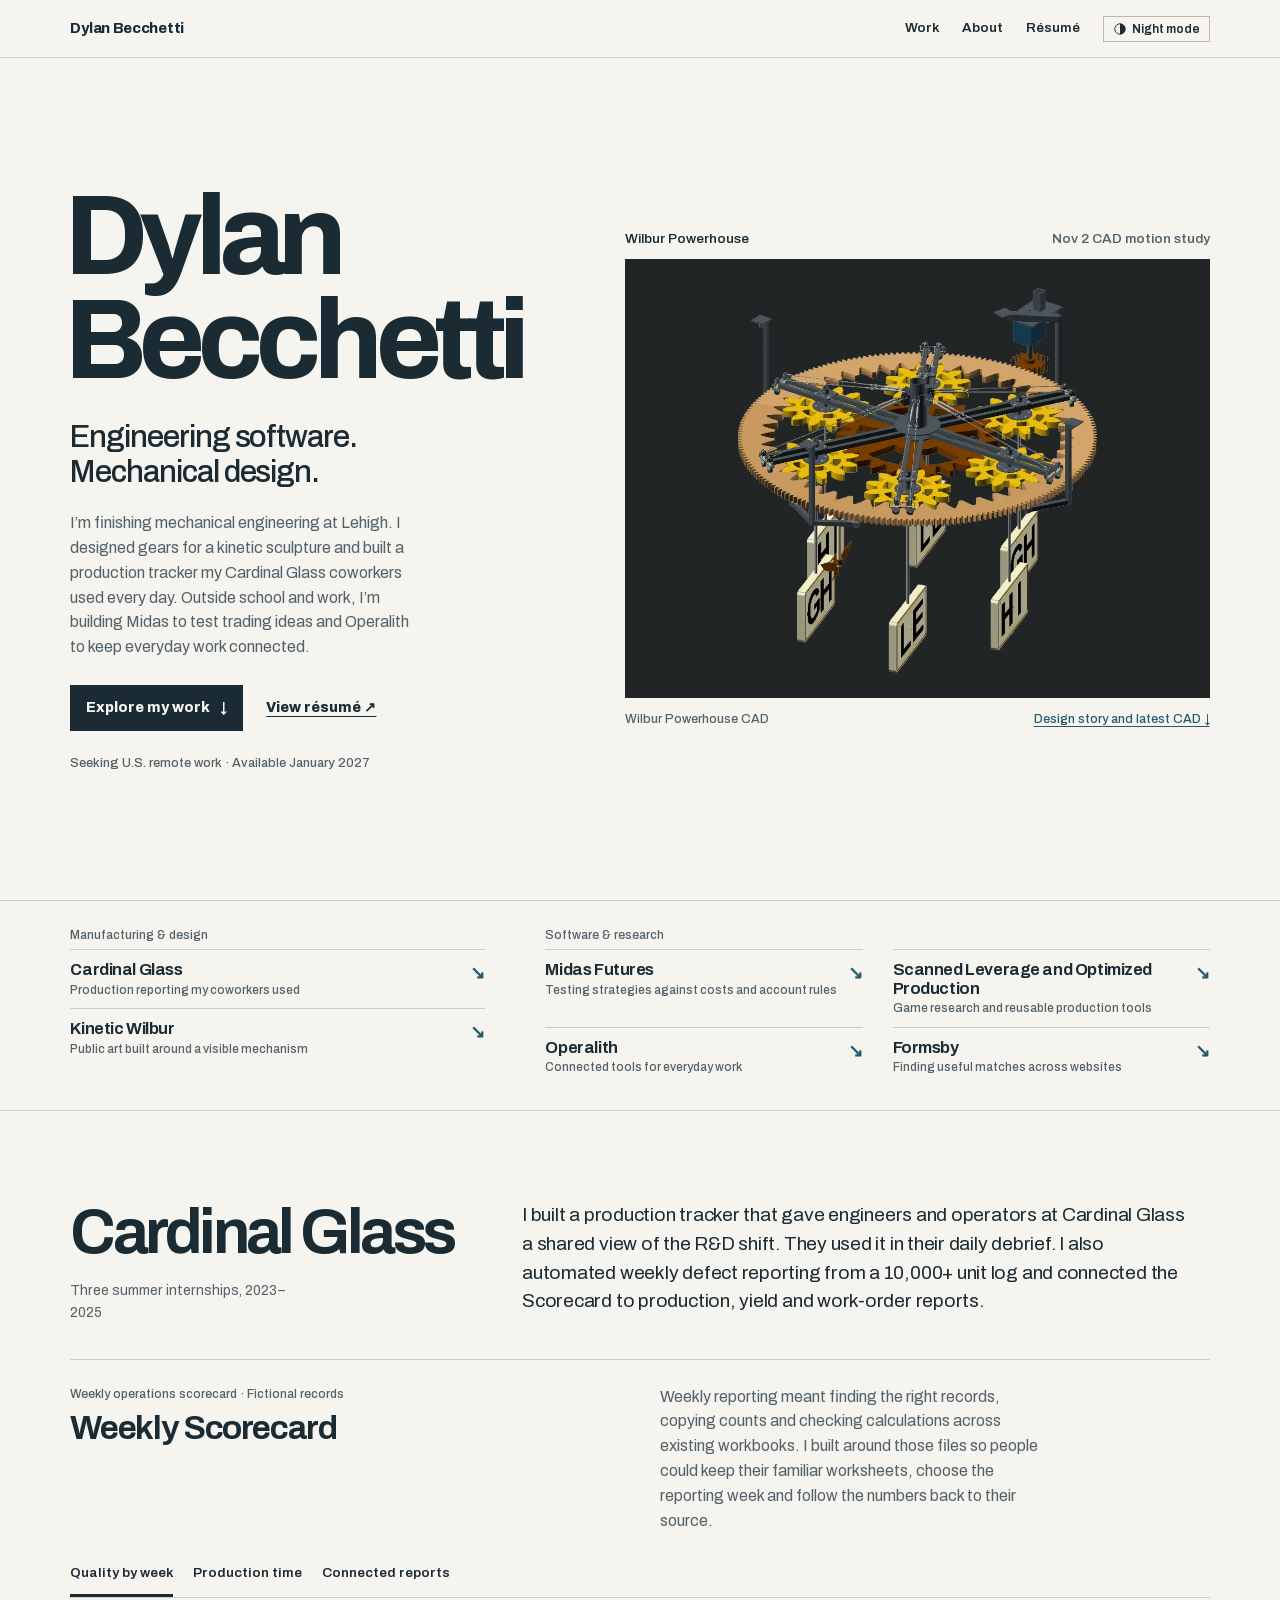
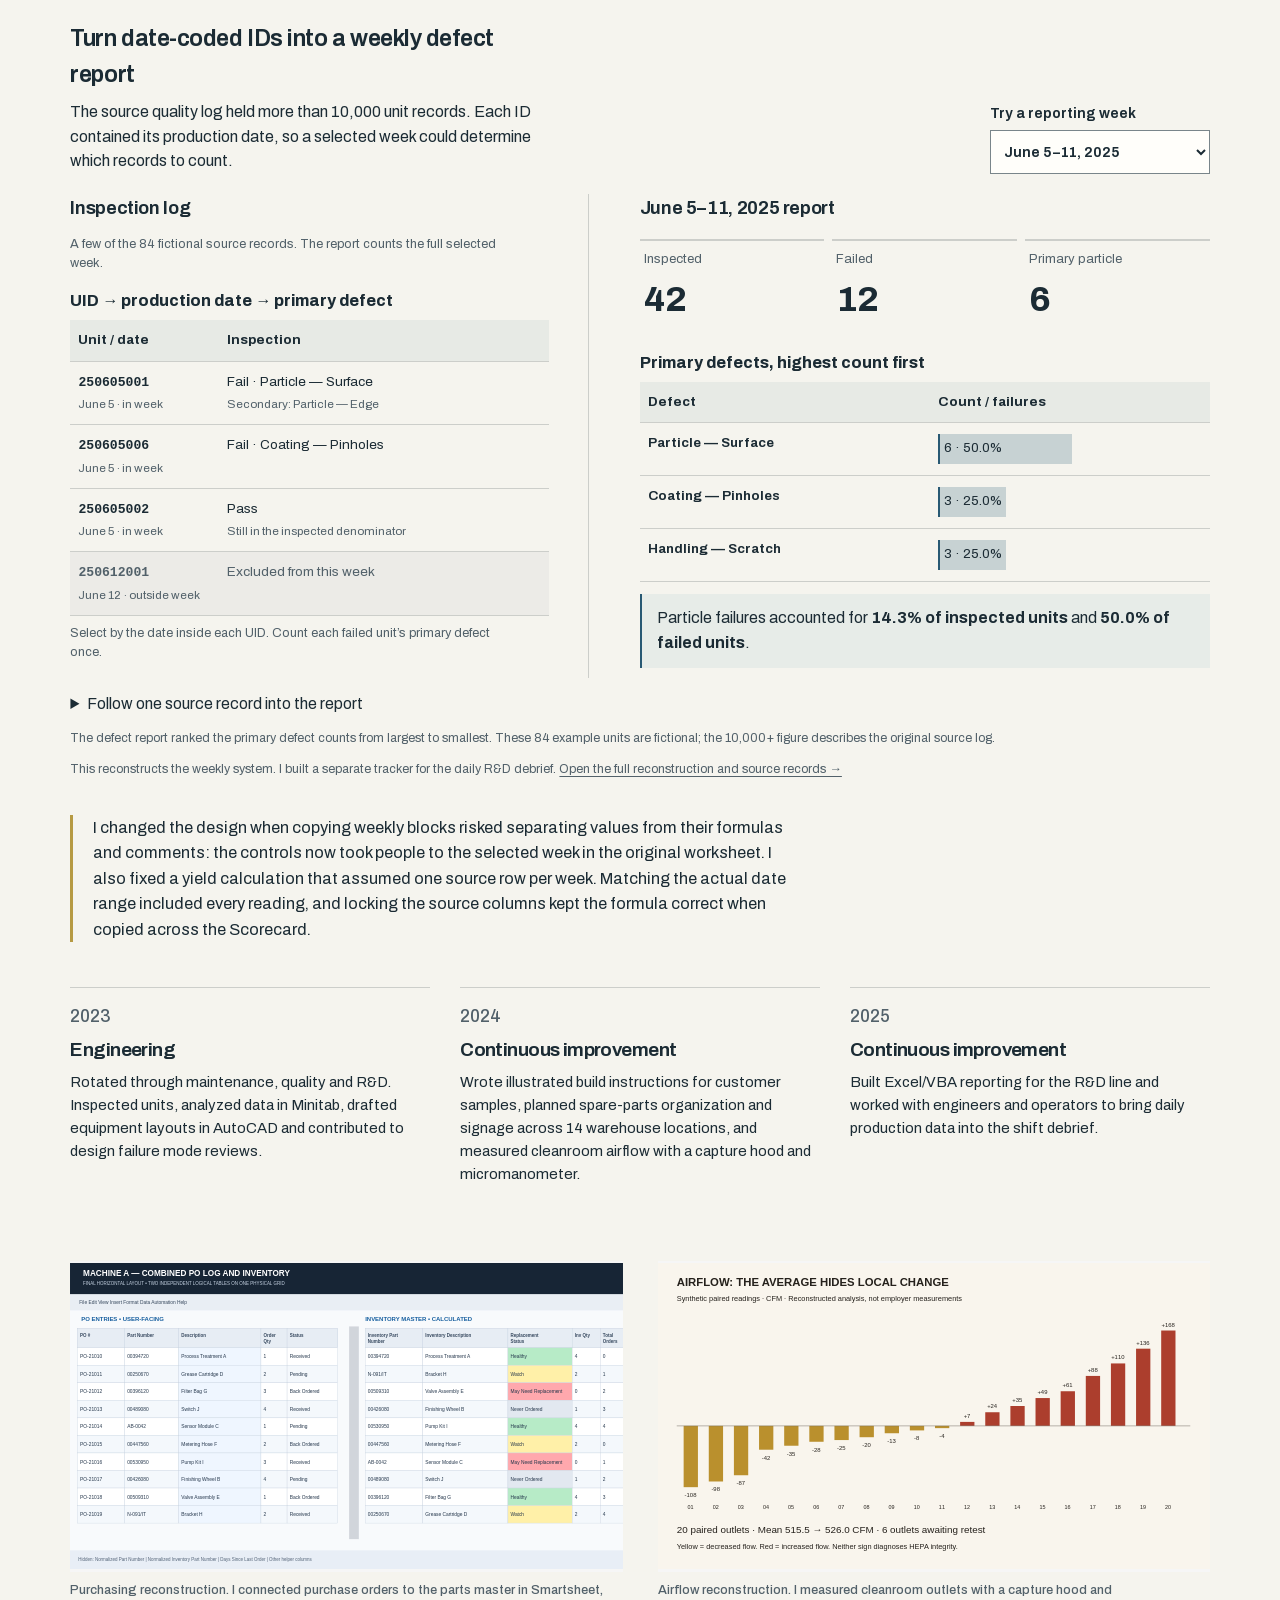
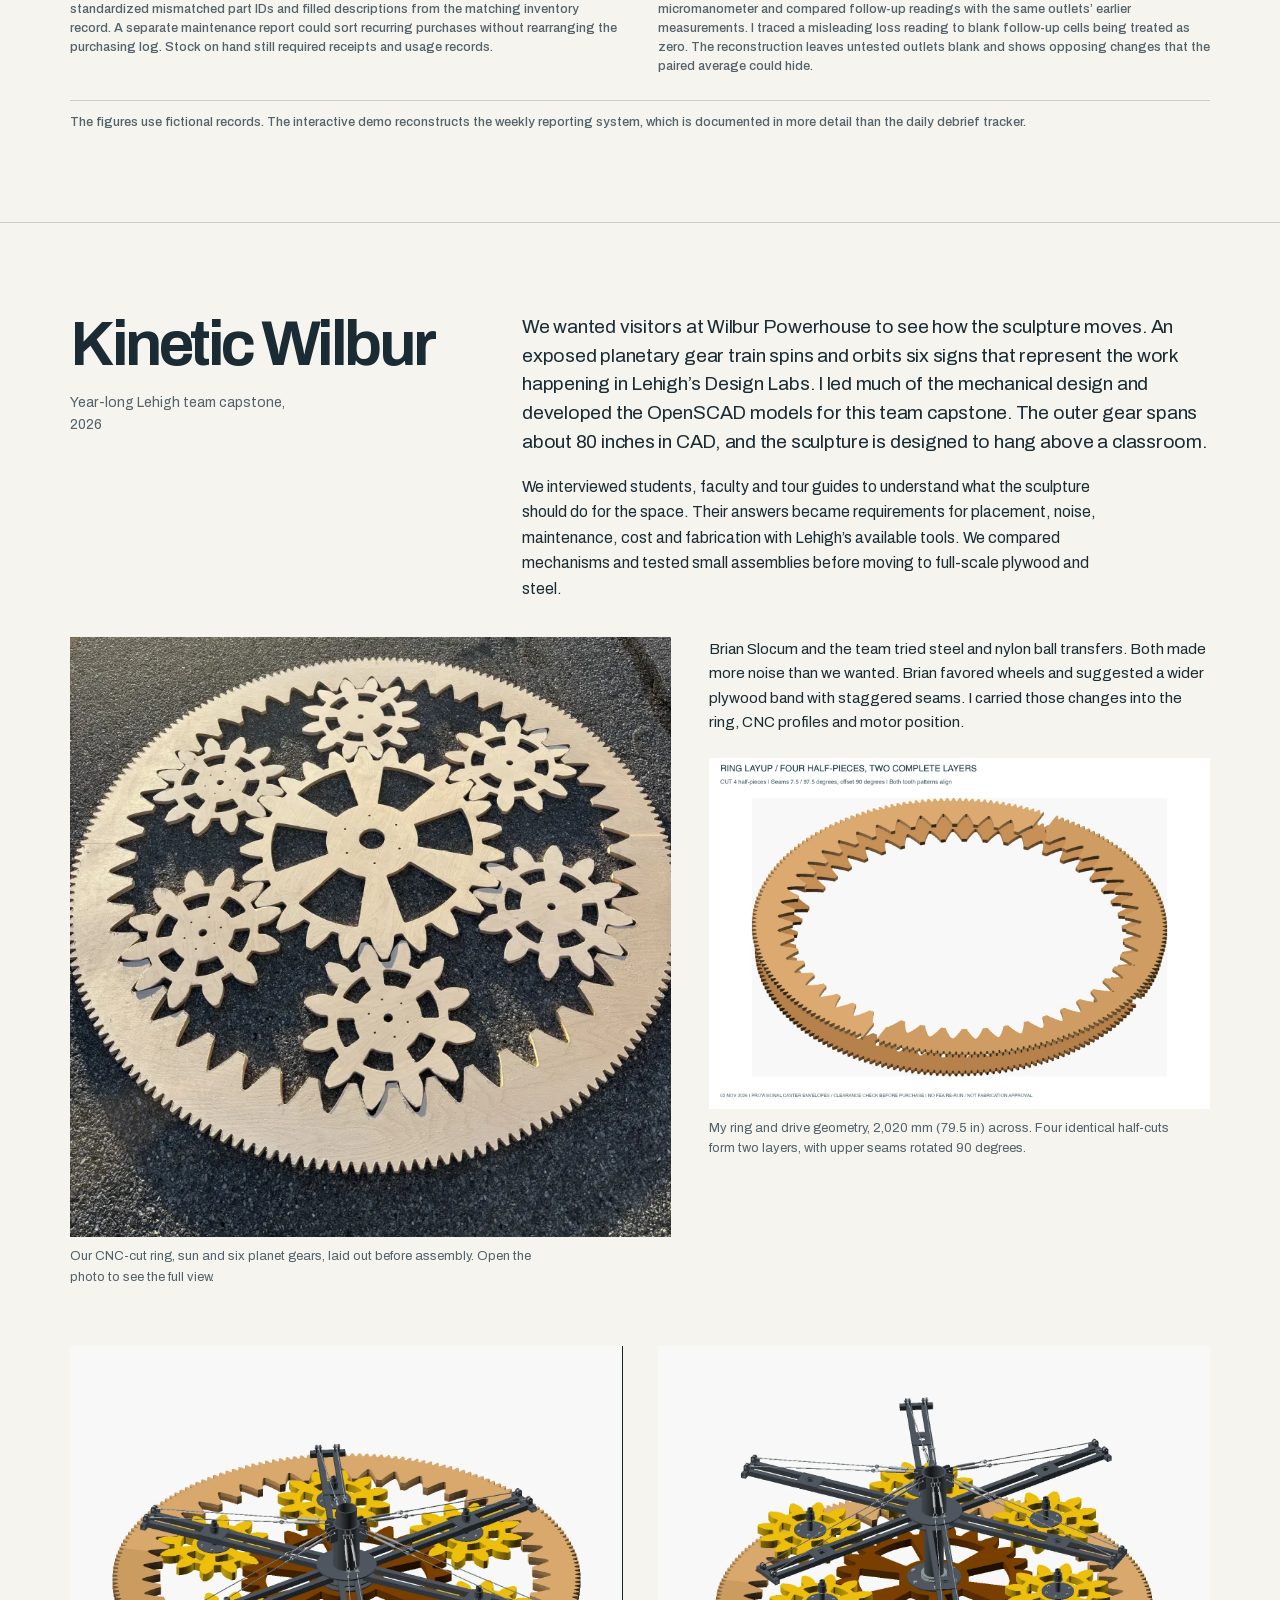
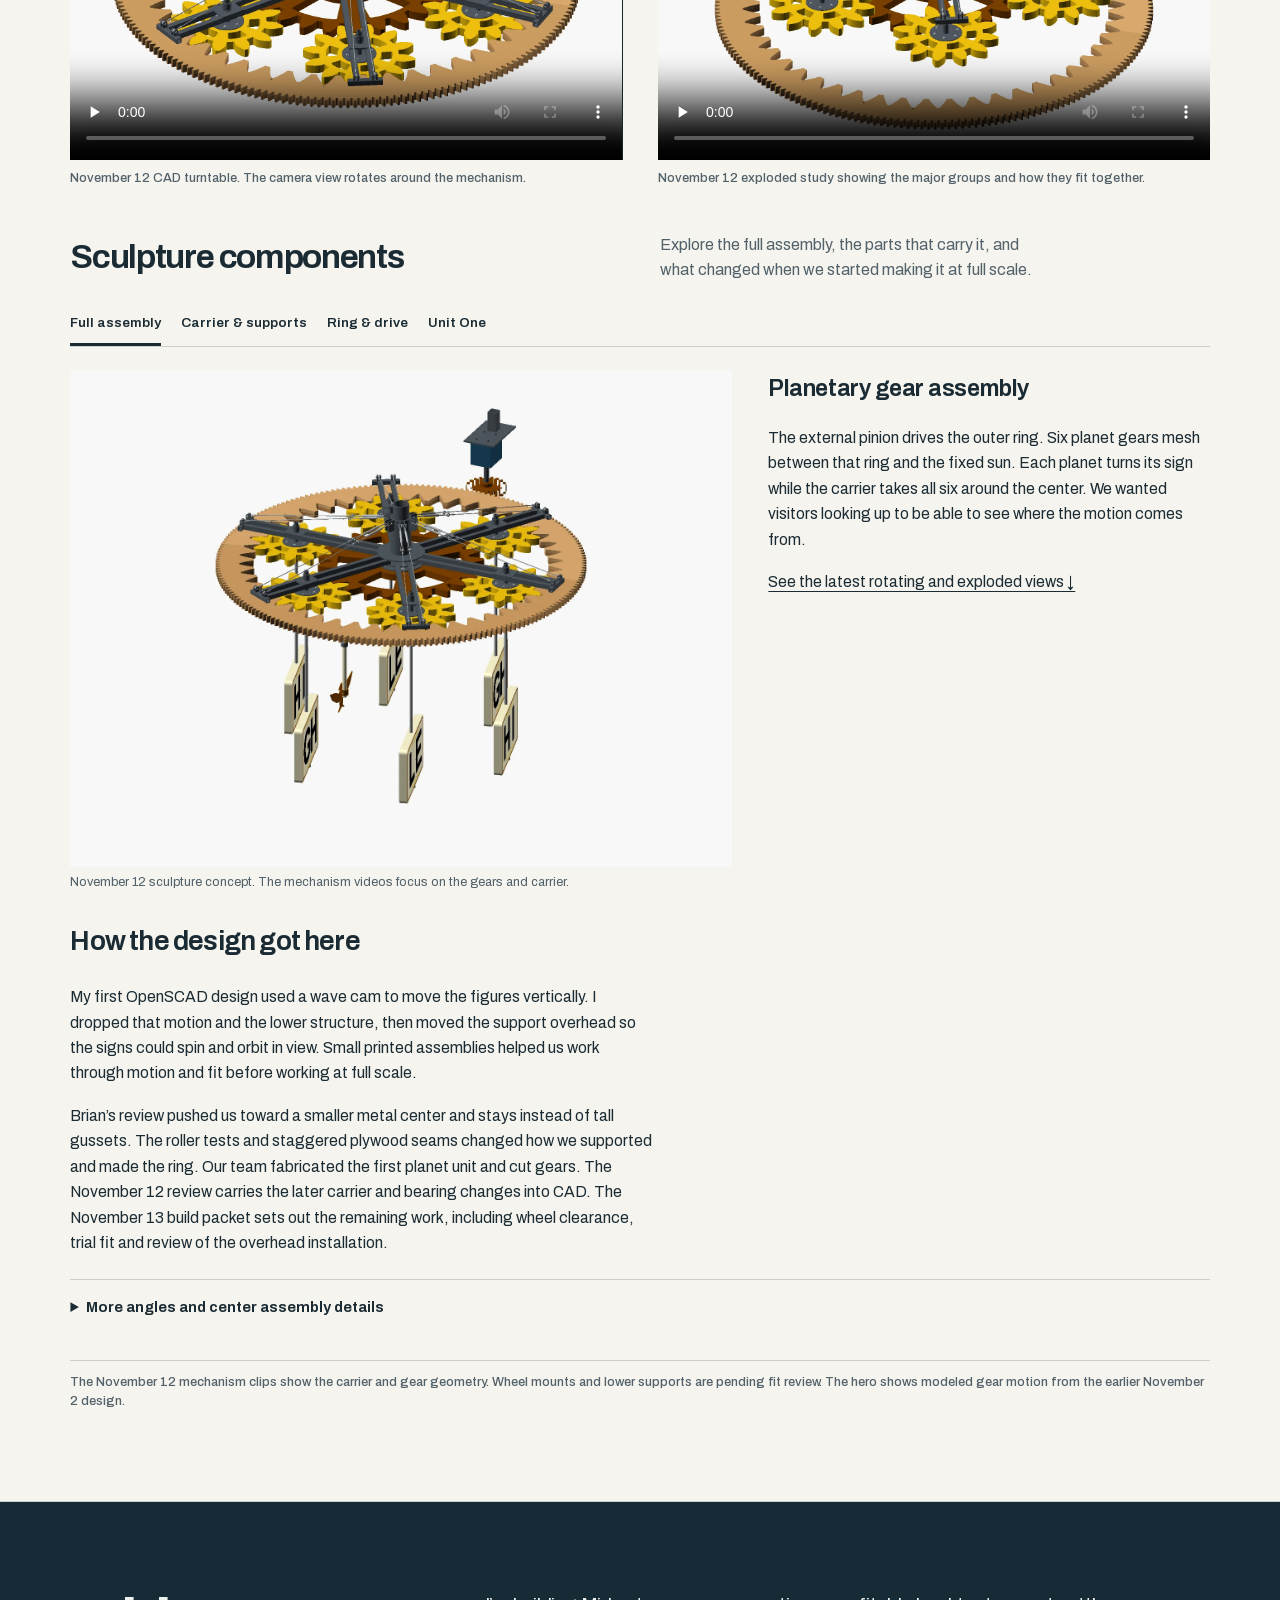
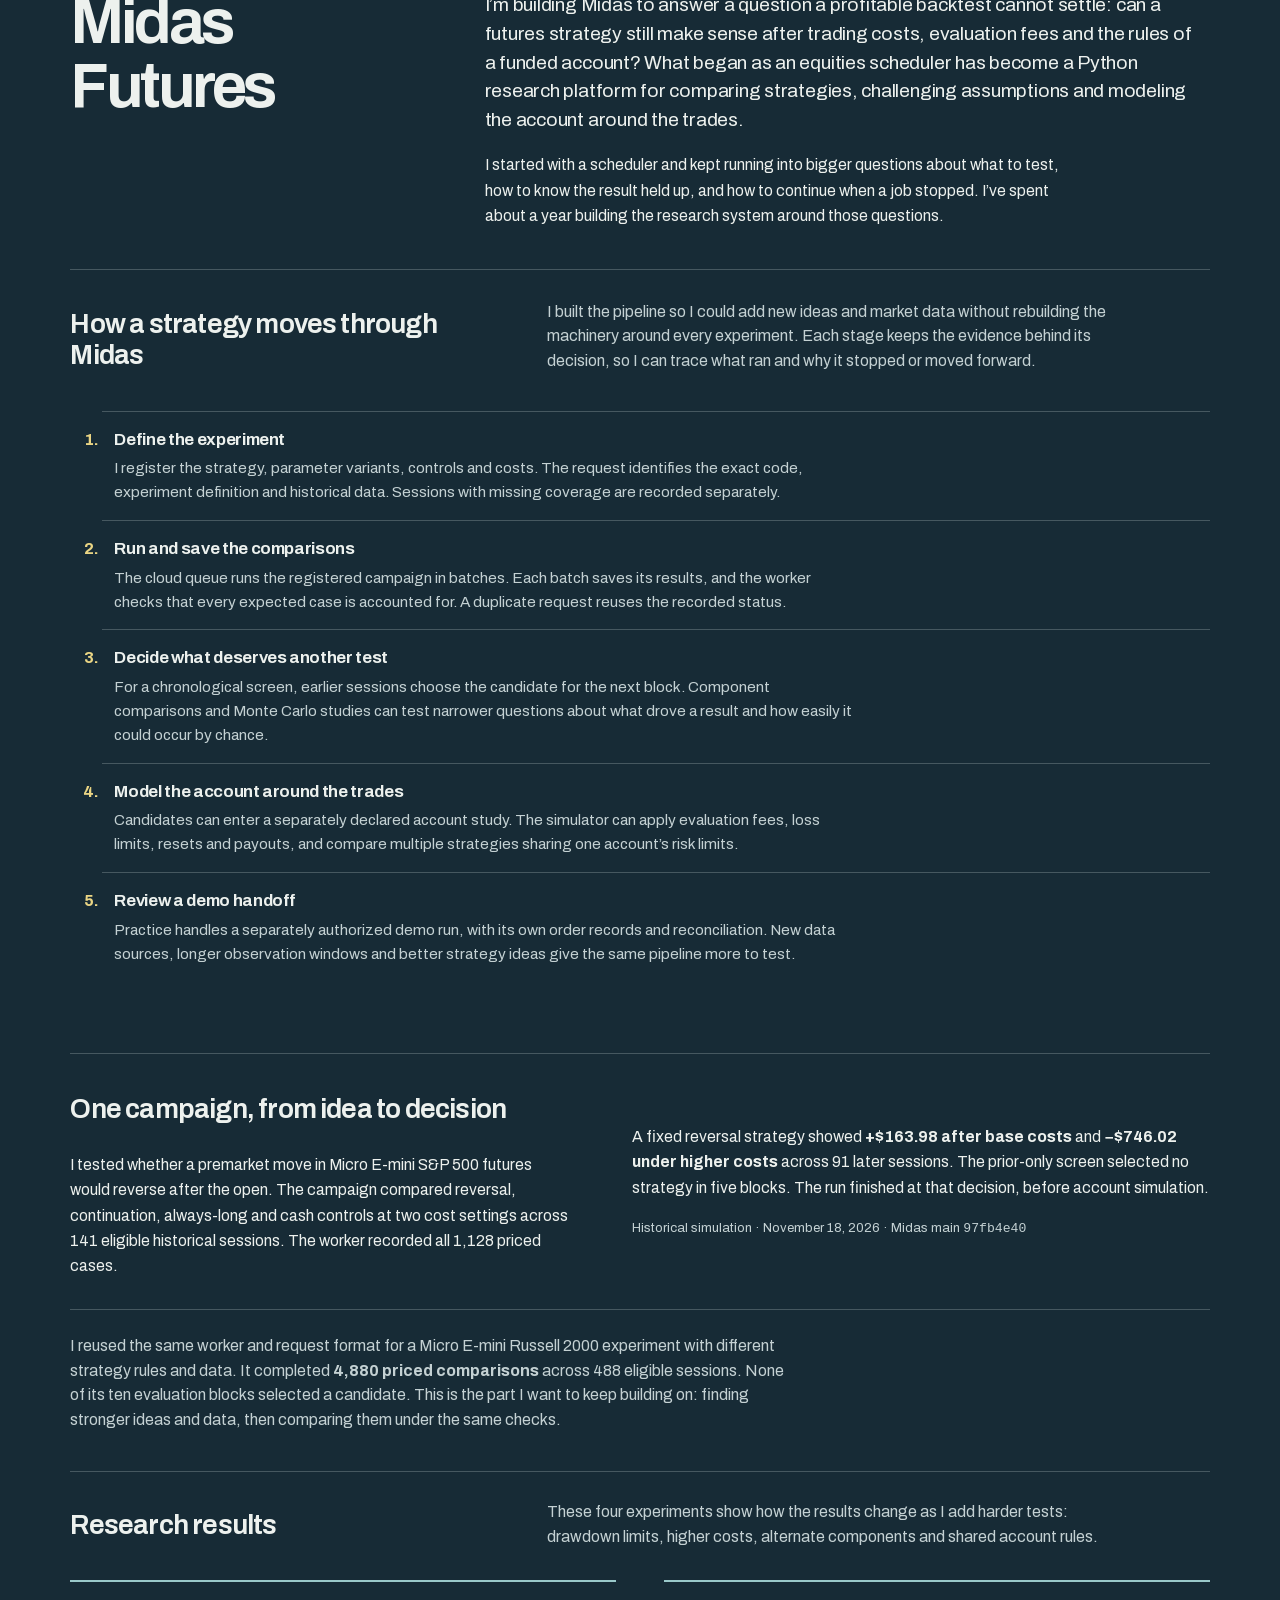
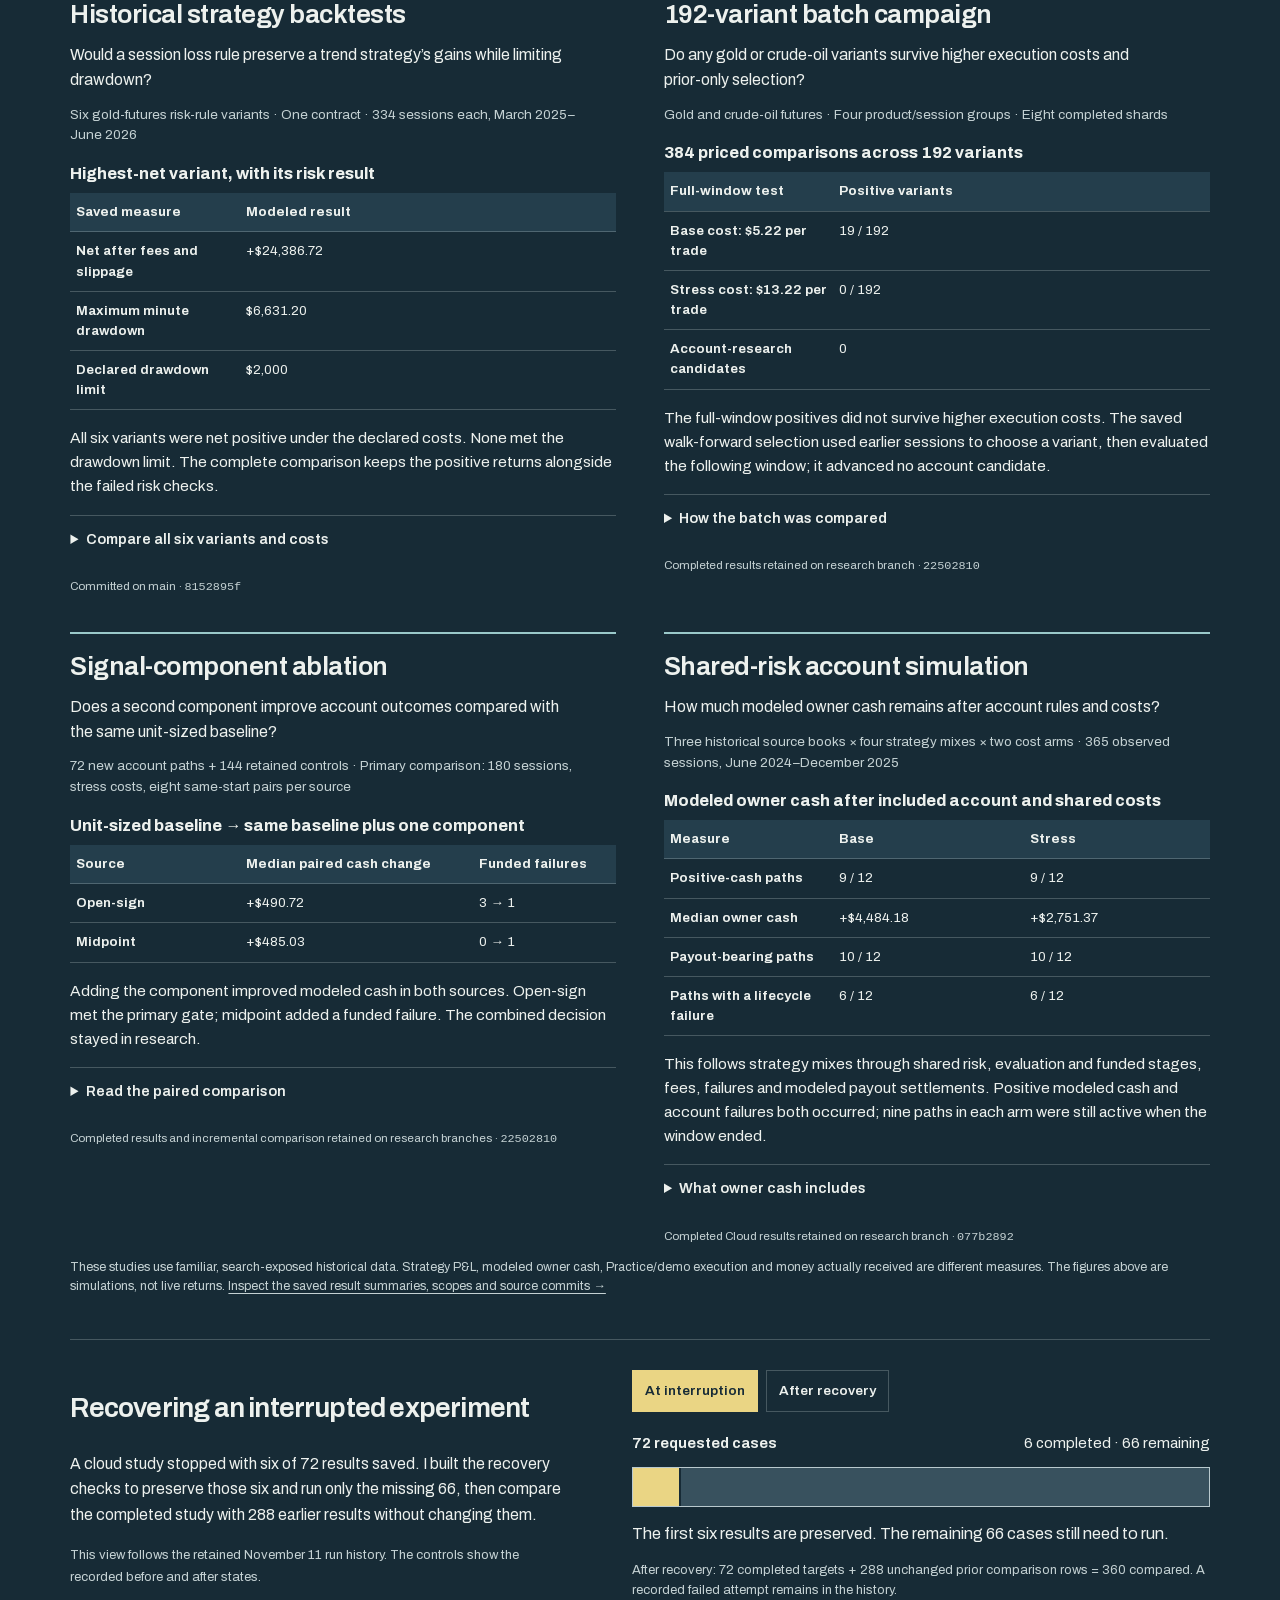
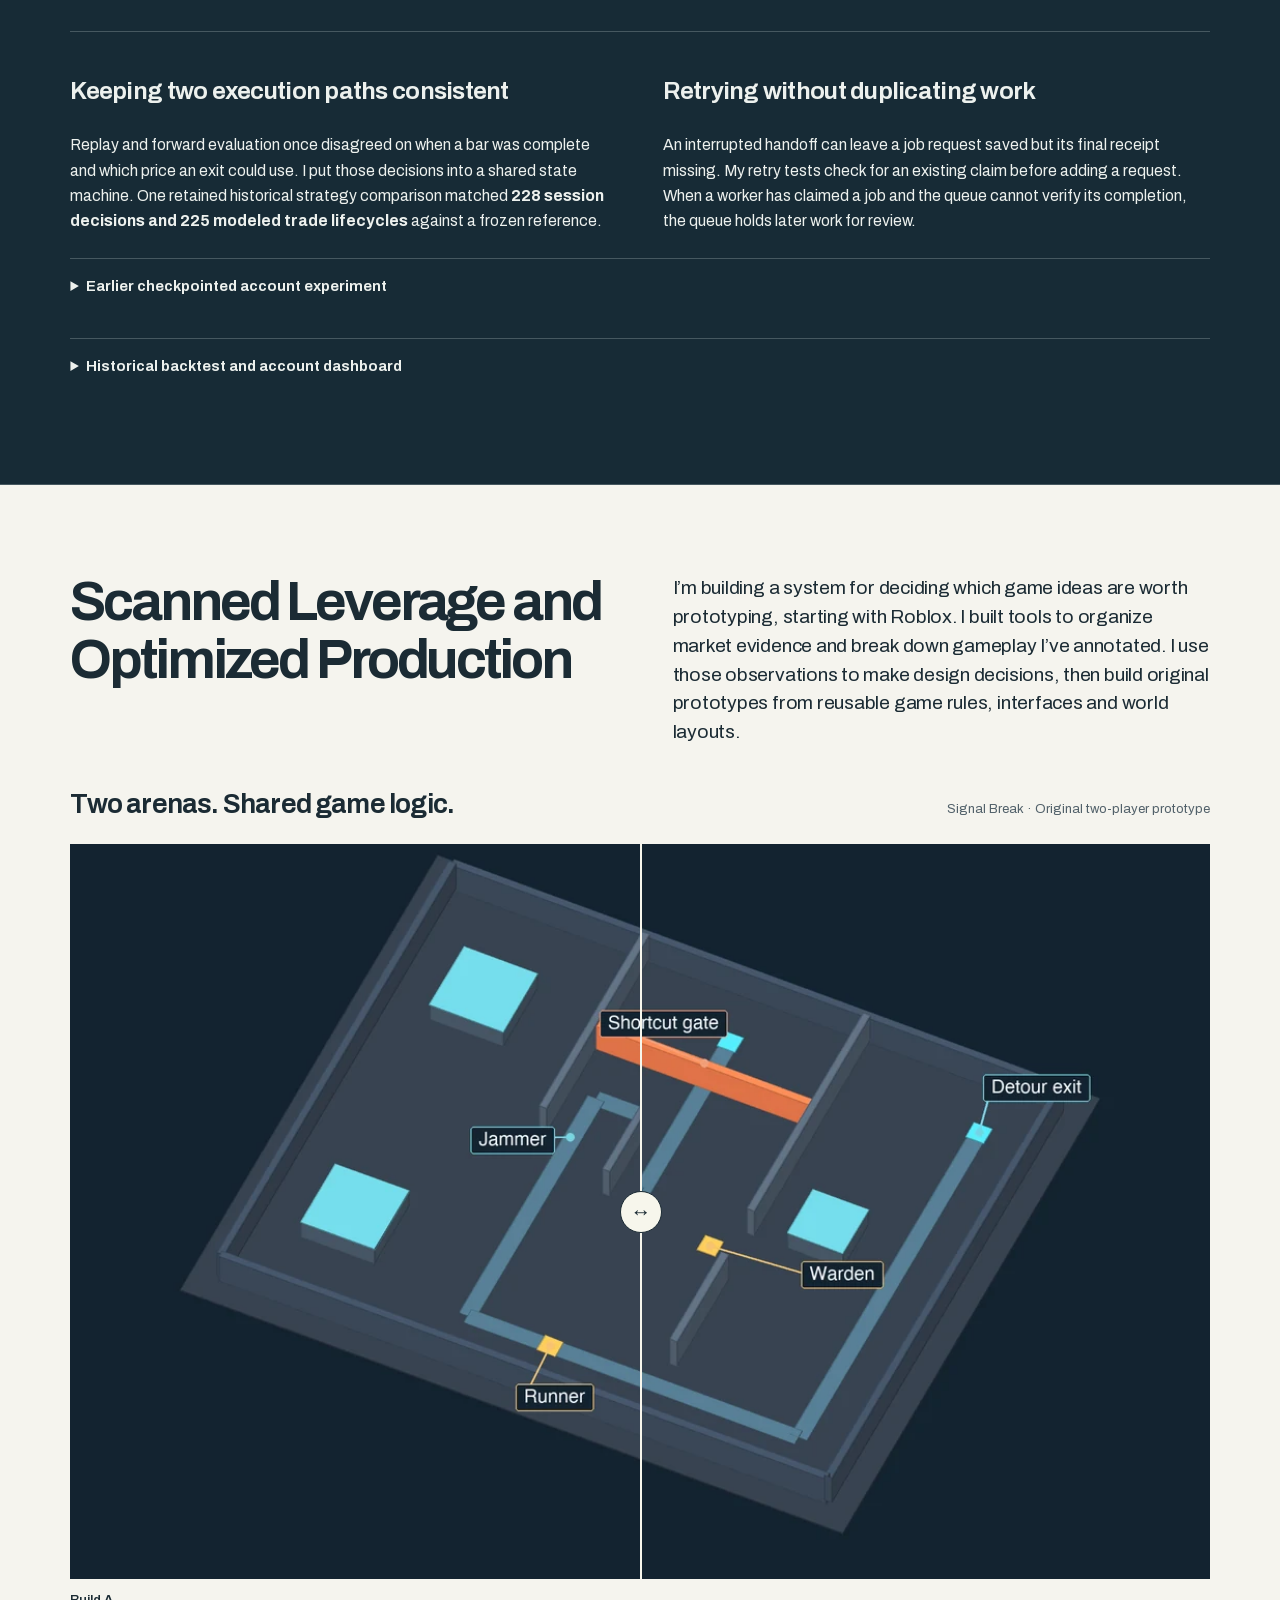
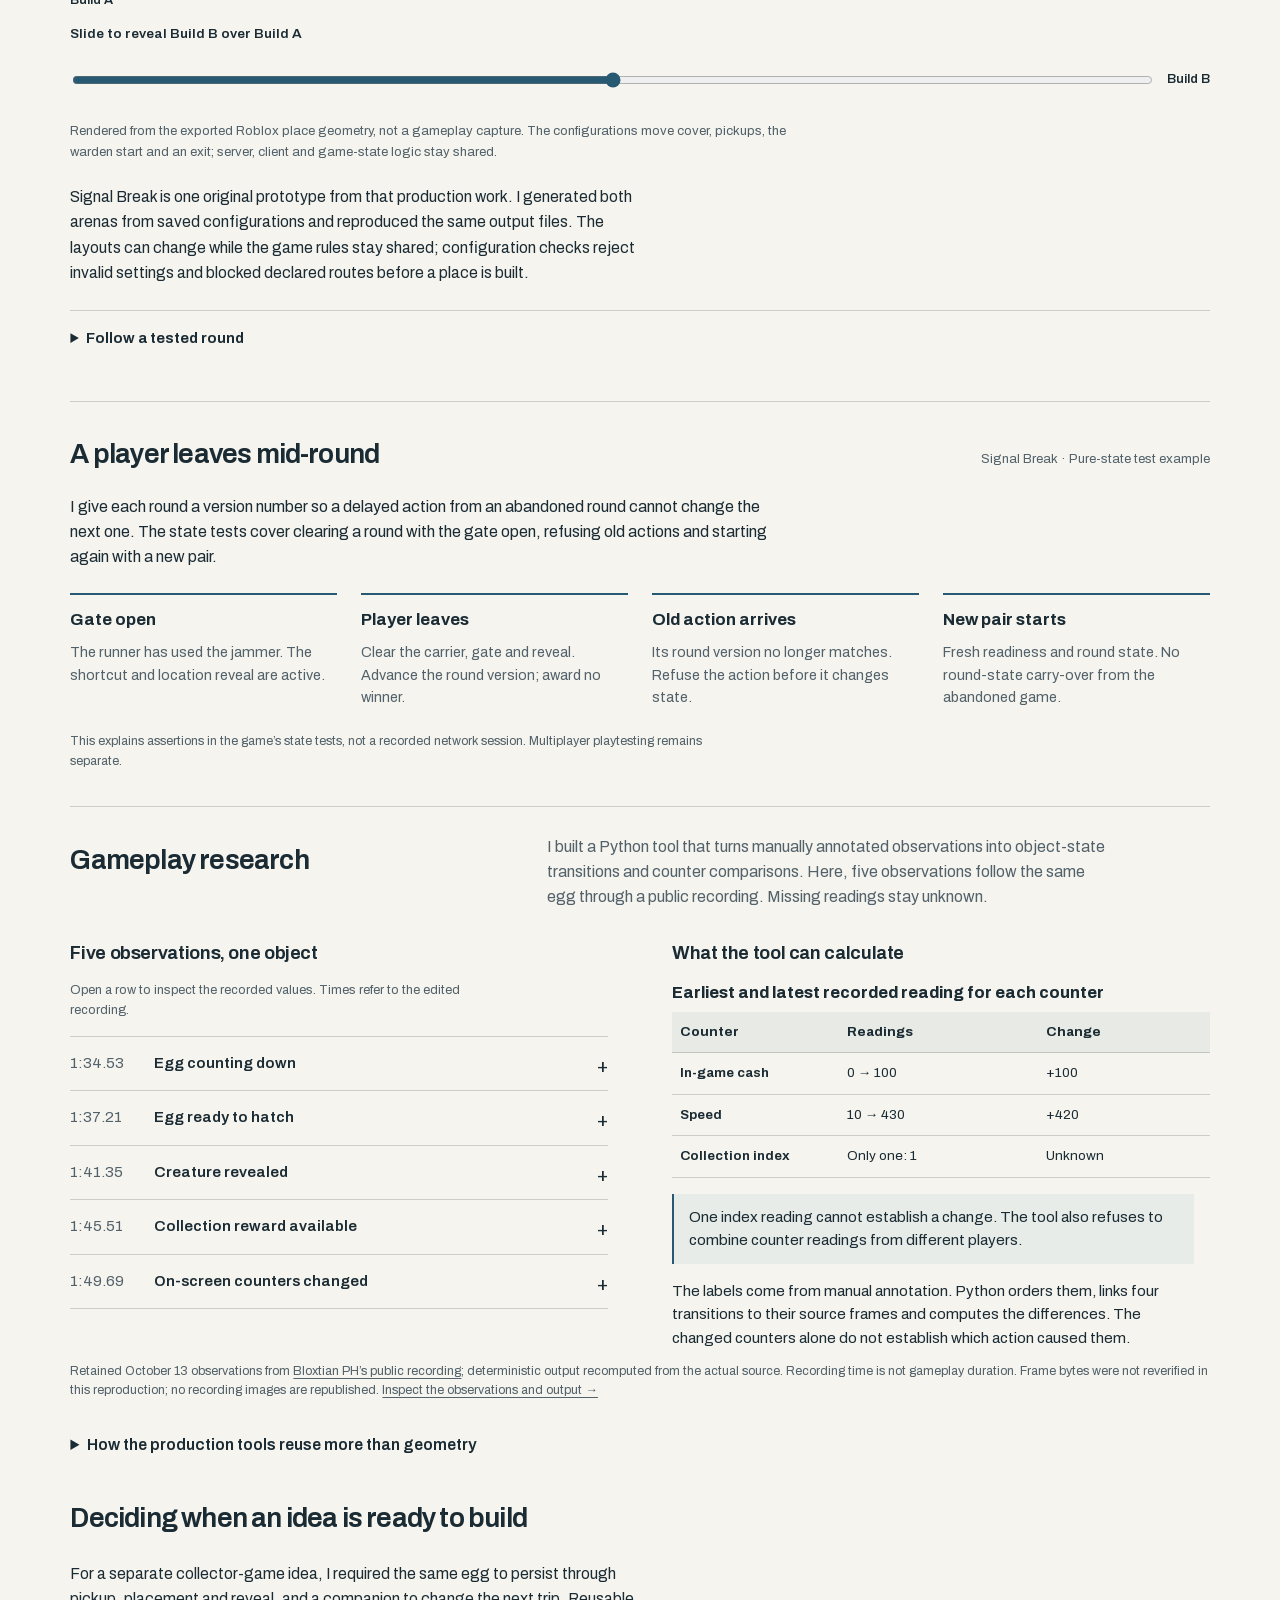
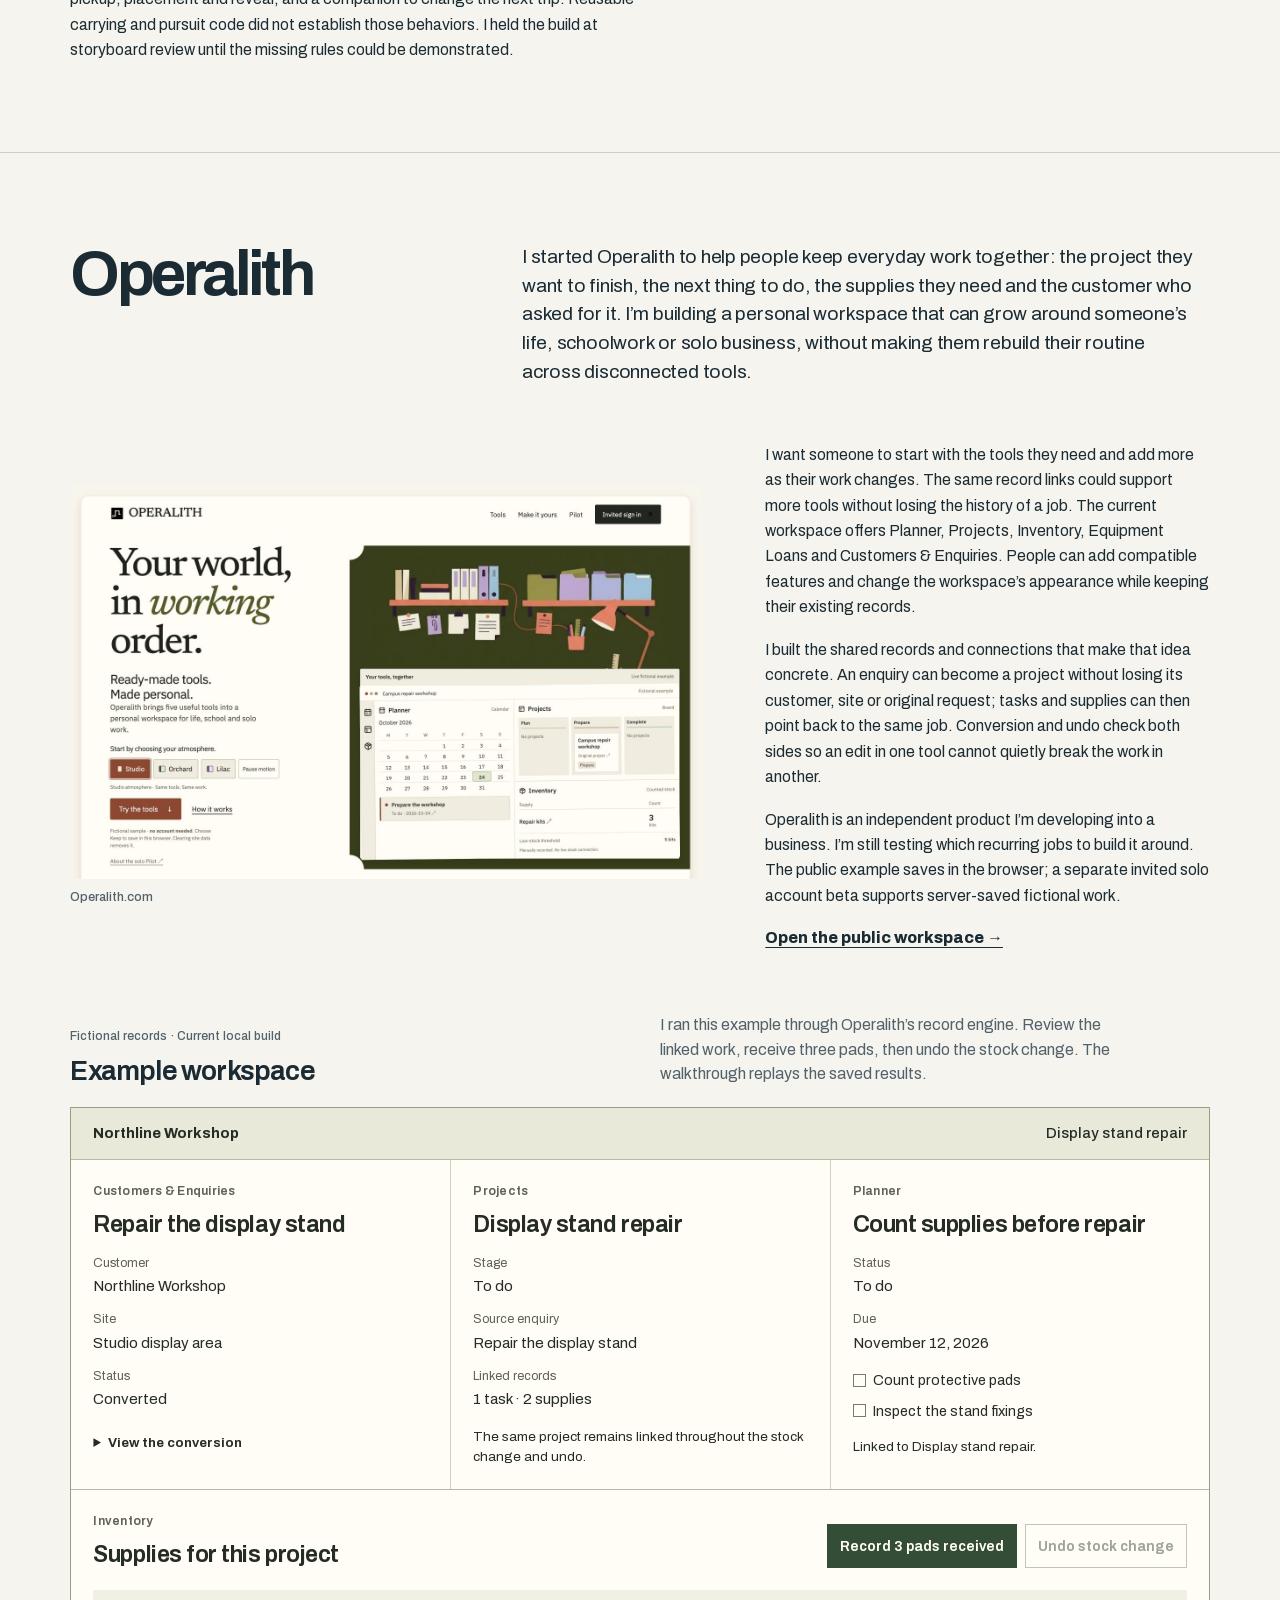
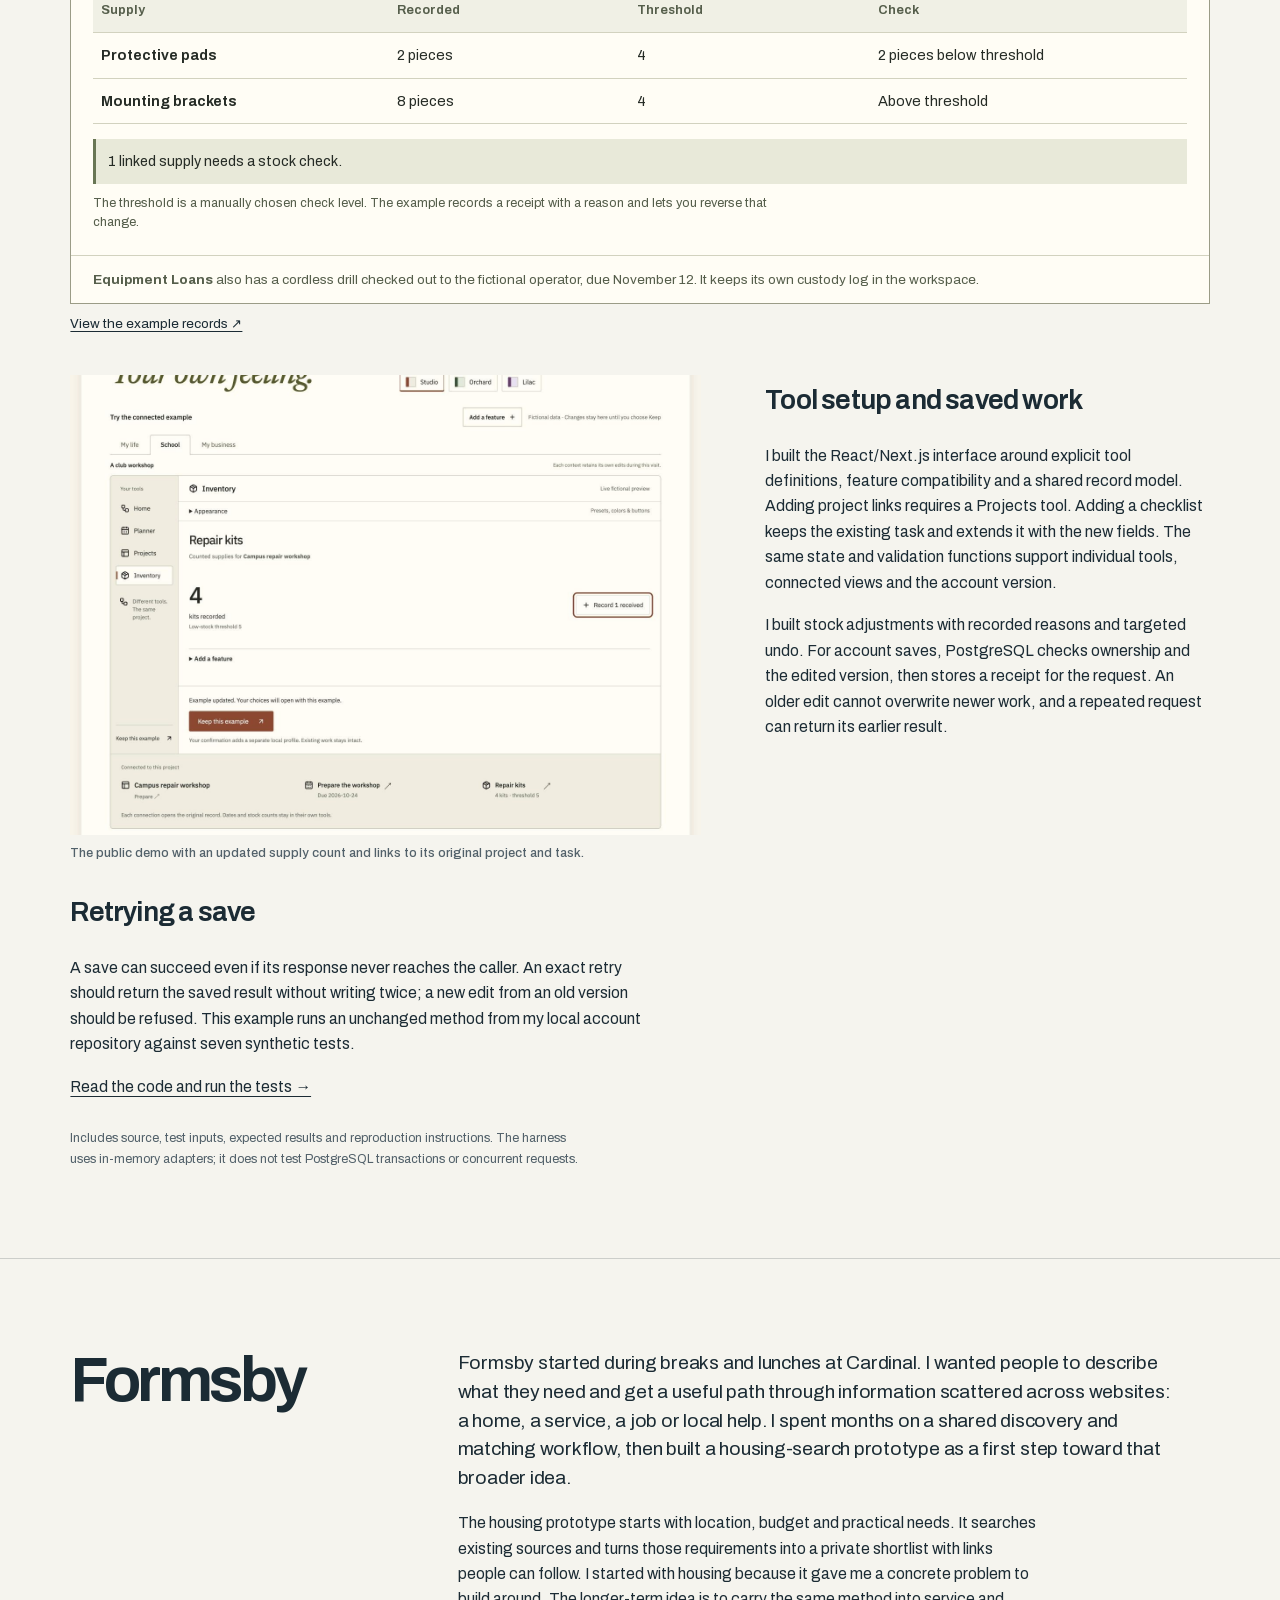
==== commit b092beaa: "Use the finished Prototyping handoff renders" ====
--- a/index.html
+++ b/index.html
@@ -182,7 +182,7 @@
         <button type="button" aria-controls="wilbur-unit" aria-pressed="false">Unit One</button>
       </div>
       <div id="wilbur-assembly" class="explorer-panel build-panel" data-explorer-panel>
-        <figure class="build-visual"><a href="assets/wilbur-review-sculpture.webp"><img src="assets/wilbur-review-sculpture.webp" loading="lazy" width="1600" height="1200" alt="Sculpture concept with six hanging signs under its planetary gears"></a><figcaption>November 12 sculpture concept. The mechanism videos focus on the gears and carrier.</figcaption></figure>
+        <figure class="build-visual"><a href="assets/wilbur-review-sculpture.webp?v=20261118-handoff"><img src="assets/wilbur-review-sculpture.webp?v=20261118-handoff" loading="lazy" width="1600" height="1200" alt="Sculpture concept with six hanging signs under its planetary gears"></a><figcaption>November 12 sculpture concept. The mechanism videos focus on the gears and carrier.</figcaption></figure>
         <div class="case-prose"><h4>Planetary gear assembly</h4><p>The external pinion drives the outer ring. Six planet gears mesh between that ring and the fixed sun. Each planet turns its sign while the carrier takes all six around the center. We wanted visitors looking up to be able to see where the motion comes from.</p><p><a href="#wilbur-exploded">See the latest rotating and exploded views ↓</a></p></div>
       </div>
       <div id="wilbur-carrier" class="explorer-panel build-panel" data-explorer-panel>
@@ -194,7 +194,7 @@
         <div class="case-prose"><h4>Ring gear and drive</h4><p>Two layers of plywood use four identical CNC half-cuts. Rotating one layer 90 degrees staggers the seams. Widening the rolling band kept the interior teeth in place and moved the motor outward in the drive design.</p></div>
       </div>
       <div id="wilbur-unit" class="explorer-panel build-panel" data-explorer-panel>
-        <figure class="build-visual"><a href="assets/wilbur-review-unit.webp"><img src="assets/wilbur-review-unit.webp" loading="lazy" width="1800" height="1200" alt="Close-up of the planet unit bearing and retainer mounting plates"></a><figcaption>November 12 Unit One mount study, with bearing and retainer detail.</figcaption></figure>
+        <figure class="build-visual"><a href="assets/wilbur-review-unit.webp?v=20261118-handoff"><img src="assets/wilbur-review-unit.webp?v=20261118-handoff" loading="lazy" width="1800" height="1200" alt="Close-up of the planet unit bearing and retainer mounting plates"></a><figcaption>November 12 Unit One mount study, with bearing and retainer detail.</figcaption></figure>
         <div class="case-prose"><h4>Unit One</h4><p>The team welded the sleeve and flange, cut the gear and fitted the first assembly. That gave us a real reference for the other five. I then revised the CAD to use two welded holder plates and a separate retainer backing disk. The revised bearing stack still needs a physical fit check.</p></div>
       </div>
     </section>
@@ -208,8 +208,8 @@
       <div class="artifact-pair">
         <figure class="visual"><a href="assets/wilbur-review-alternate.webp"><img src="assets/wilbur-review-alternate.webp" loading="lazy" width="1600" height="1200" alt="Alternate oblique view of the gears and steel carrier"></a><figcaption>Alternate mechanism angle</figcaption></figure>
         <figure class="visual"><a href="assets/wilbur-review-above.webp"><img src="assets/wilbur-review-above.webp" loading="lazy" width="1600" height="1200" alt="Upper view of the gear train and cable stays"></a><figcaption>Carrier and gear train from above</figcaption></figure>
-        <figure class="visual"><a href="assets/wilbur-review-center.webp"><img src="assets/wilbur-review-center.webp" loading="lazy" width="1800" height="1200" alt="Fixed center column with rotating hub and mast"></a><figcaption>Center support assembly</figcaption></figure>
-        <figure class="visual"><a href="assets/wilbur-review-cutaway.webp"><img src="assets/wilbur-review-cutaway.webp" loading="lazy" width="1800" height="1200" alt="Cutaway showing the thrust bearing between the fixed sun flange and lower carrier hub"></a><figcaption>Close-up of the modeled center load path</figcaption></figure>
+        <figure class="visual"><a href="assets/wilbur-review-center.webp?v=20261118-handoff"><img src="assets/wilbur-review-center.webp?v=20261118-handoff" loading="lazy" width="1800" height="1200" alt="Fixed center column with rotating hub and mast"></a><figcaption>Center support assembly</figcaption></figure>
+        <figure class="visual"><a href="assets/wilbur-review-cutaway.webp?v=20261118-handoff"><img src="assets/wilbur-review-cutaway.webp?v=20261118-handoff" loading="lazy" width="1800" height="1200" alt="Cutaway showing the thrust bearing between the fixed sun flange and lower carrier hub"></a><figcaption>Close-up of the modeled center load path</figcaption></figure>
       </div>
     </details>
     <p class="case-foot">The November 12 mechanism clips show the carrier and gear geometry. Wheel mounts and lower supports are pending fit review. The hero shows modeled gear motion from the earlier November 2 design.</p>
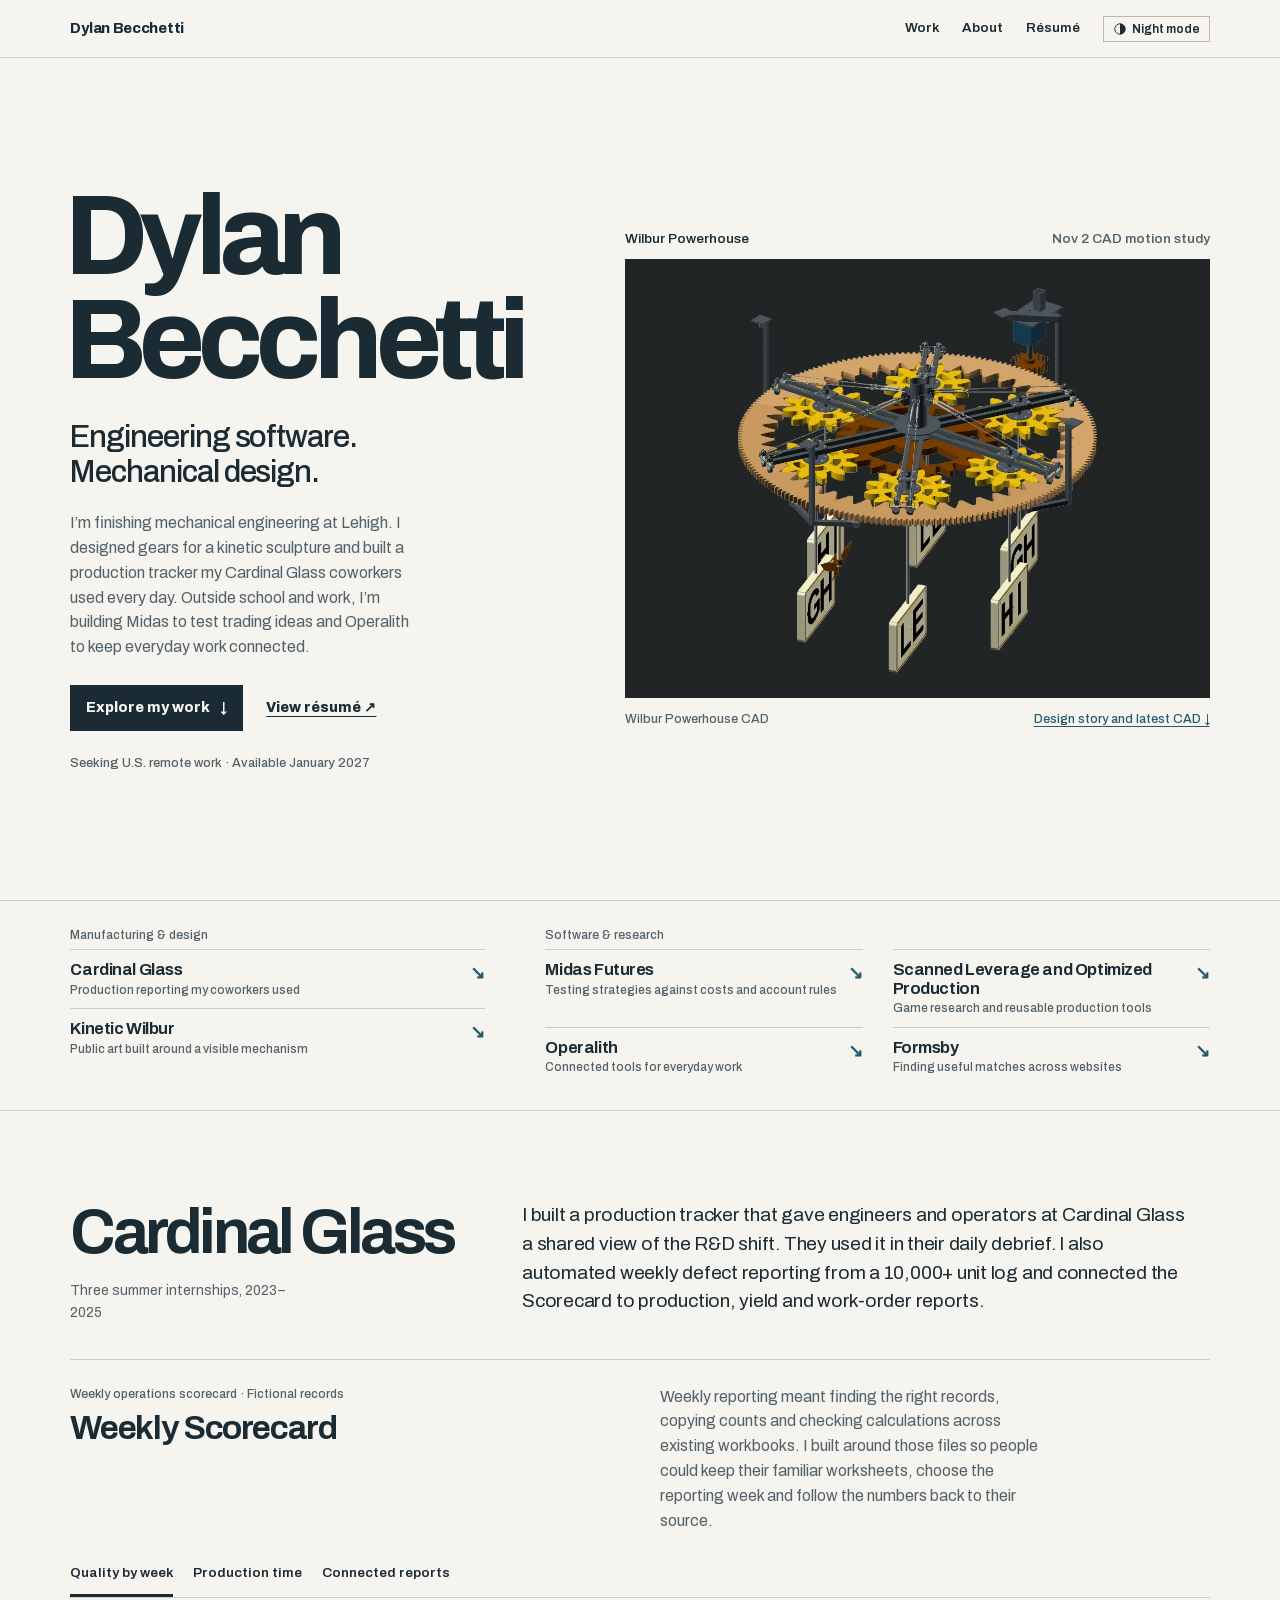
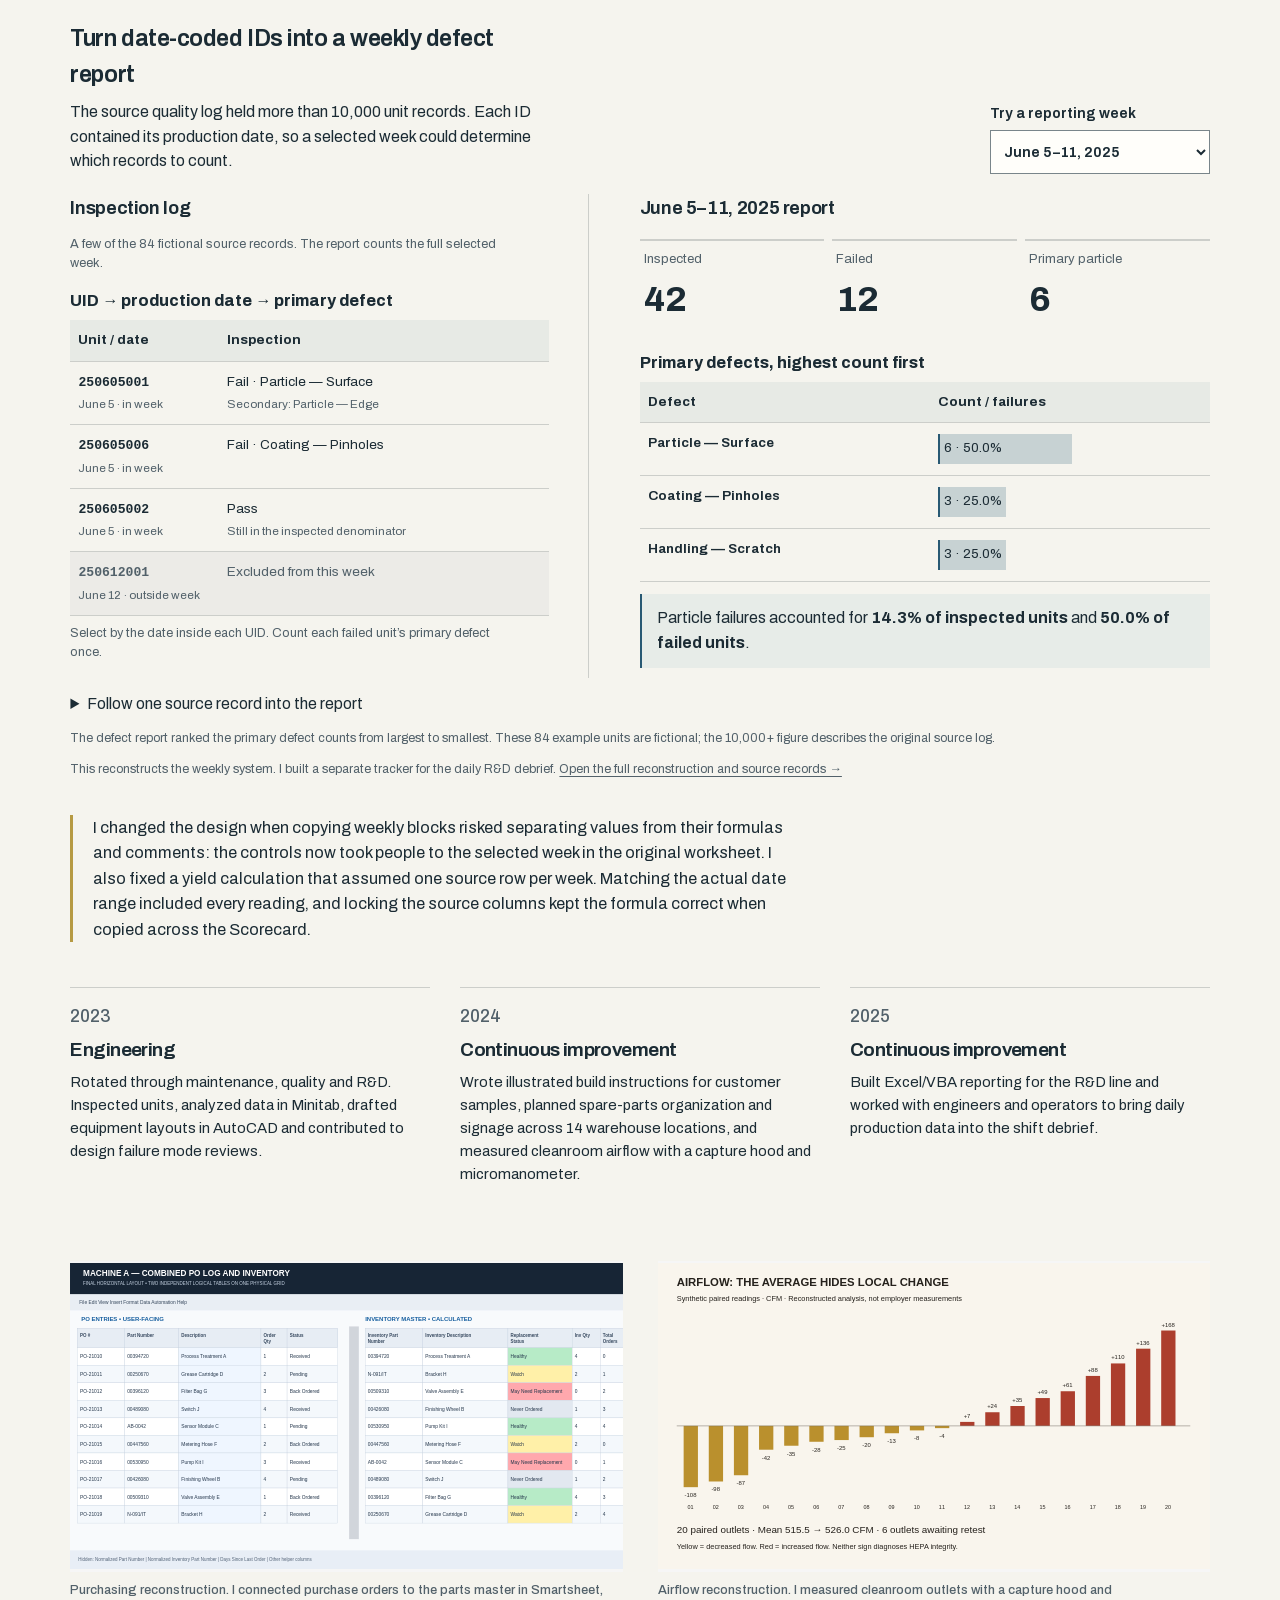
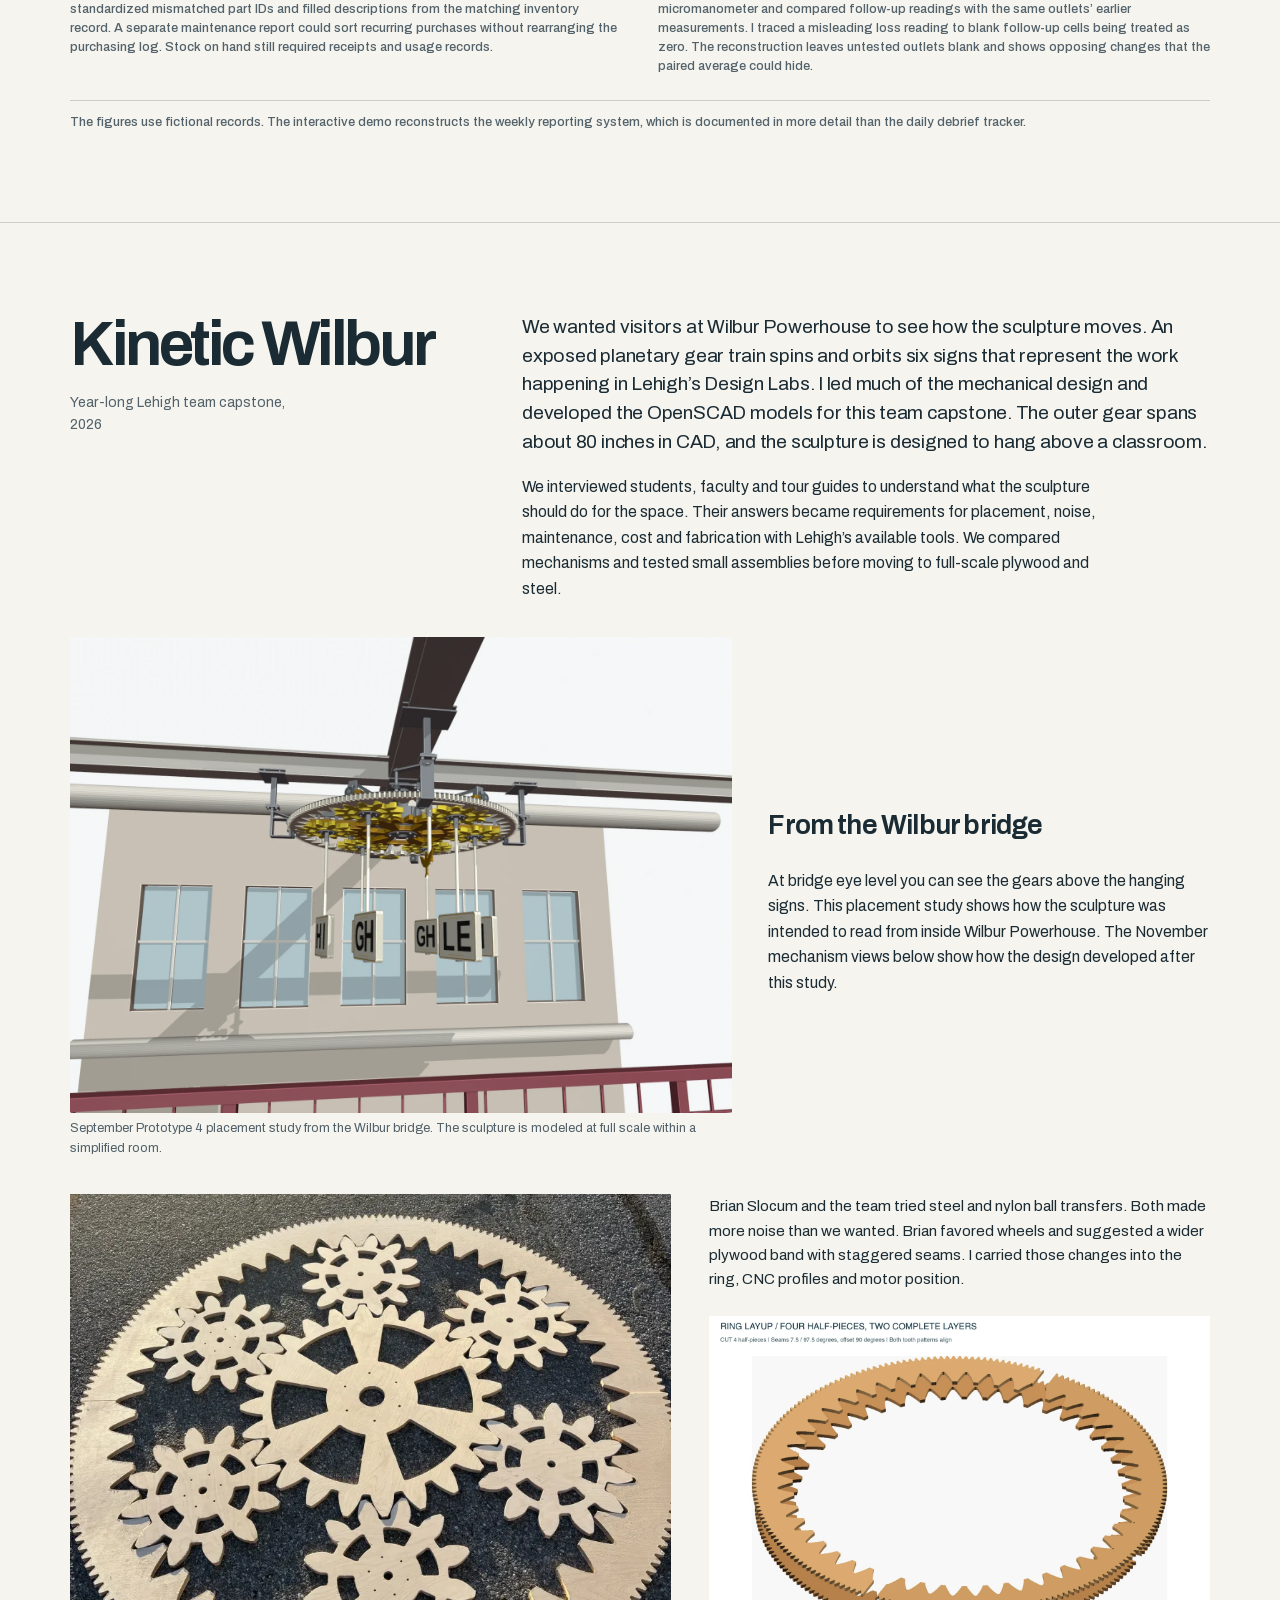
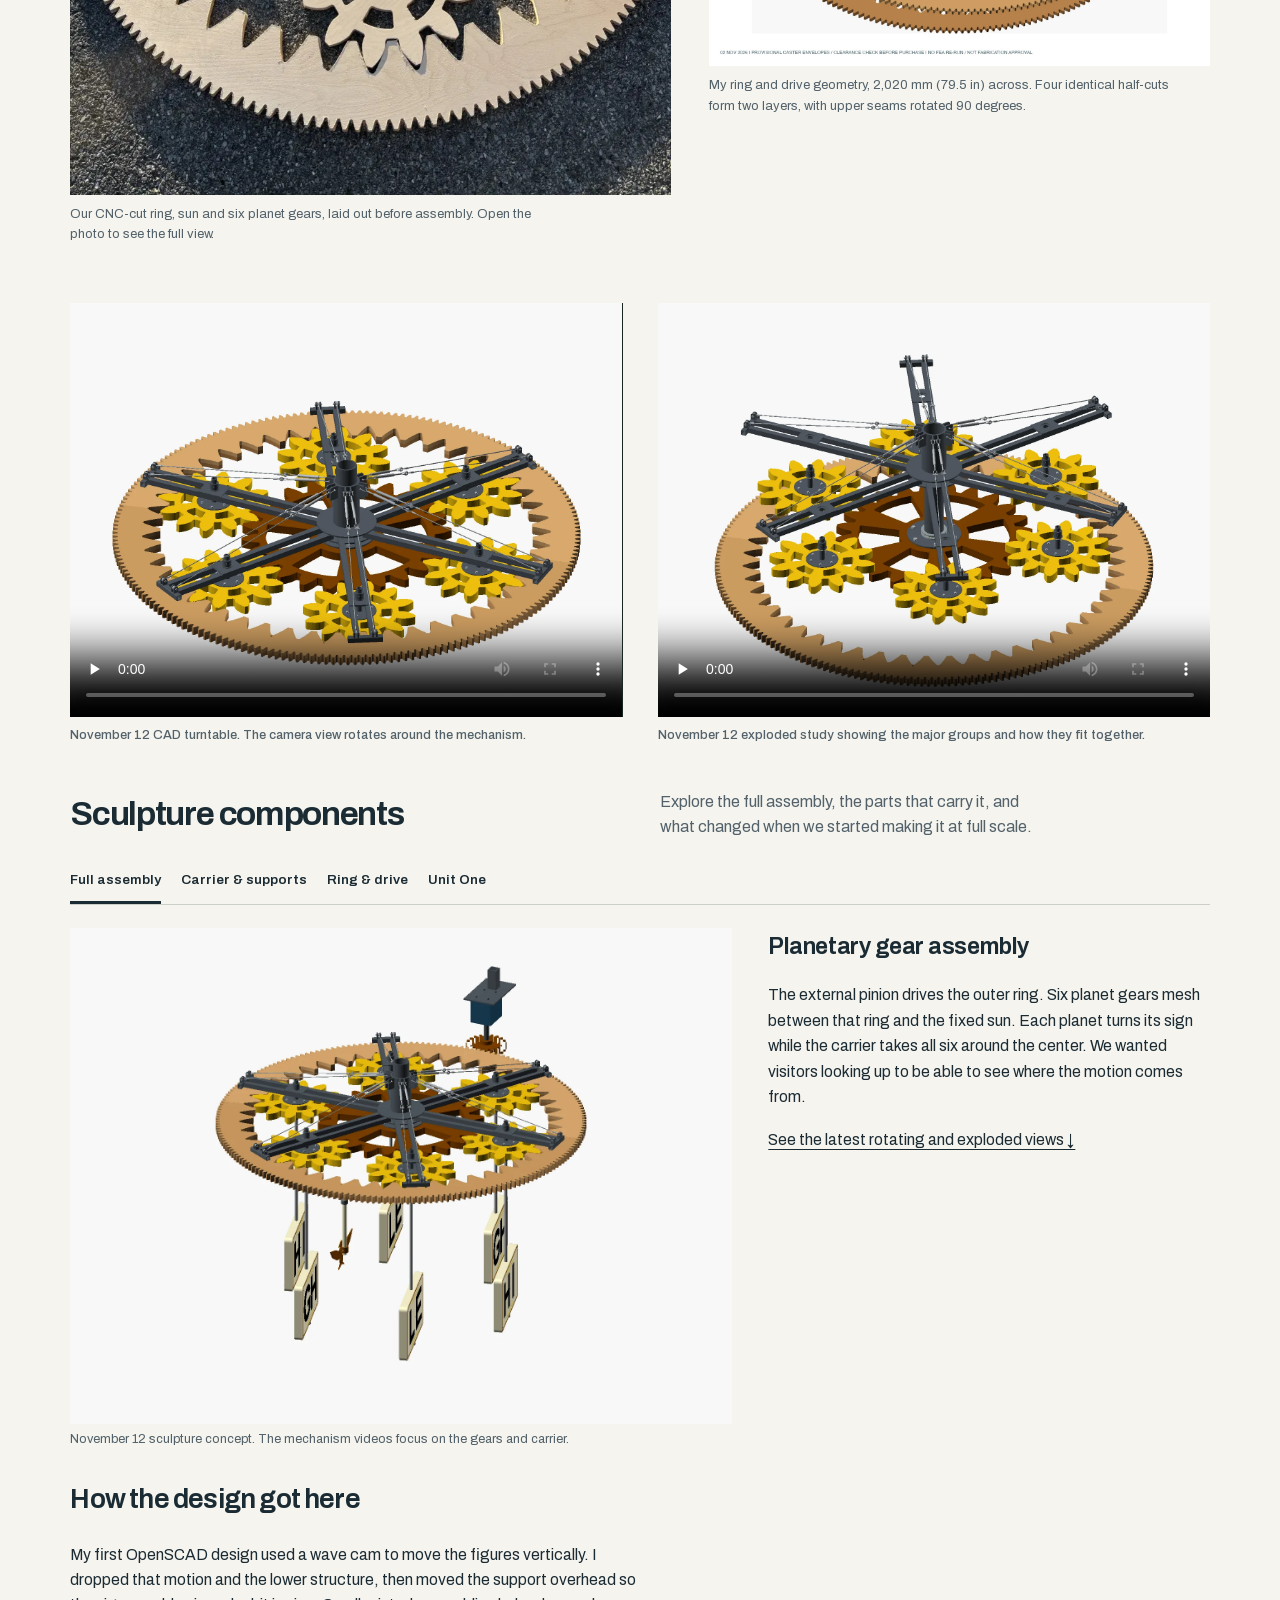
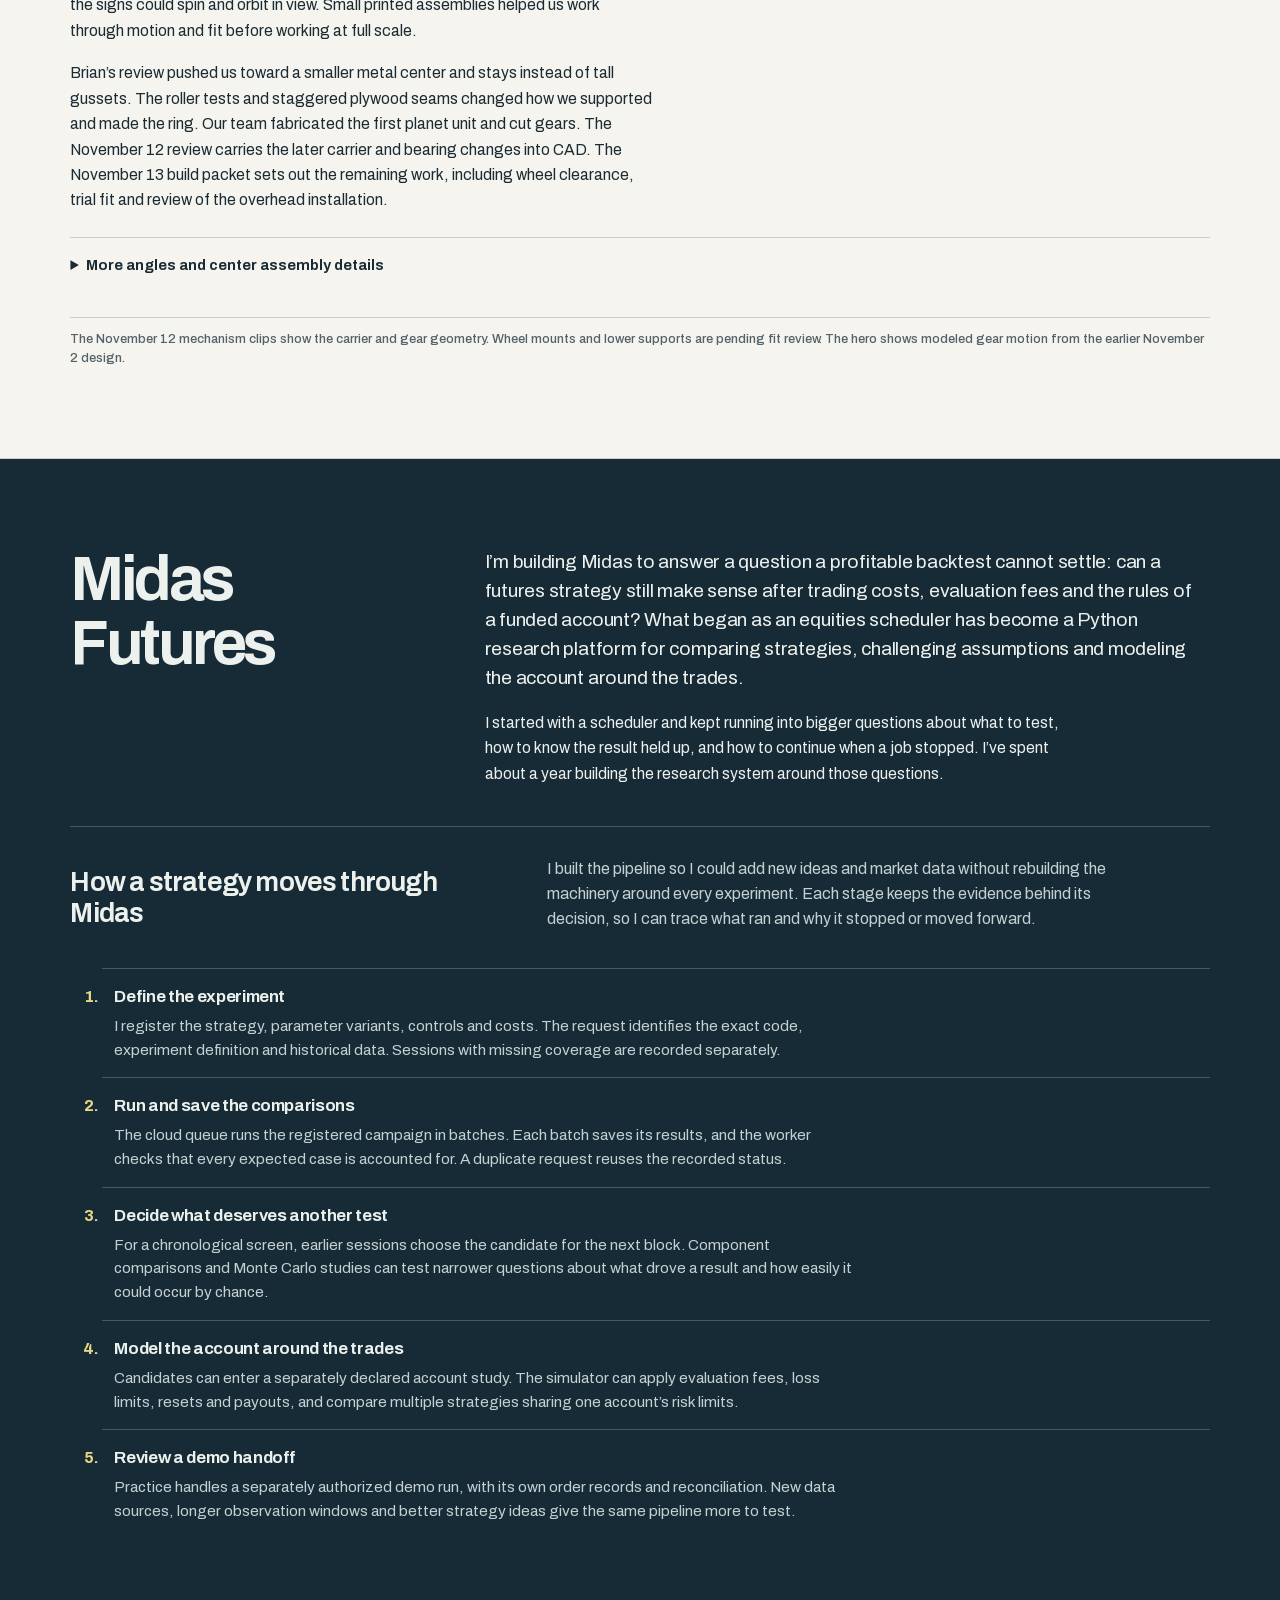
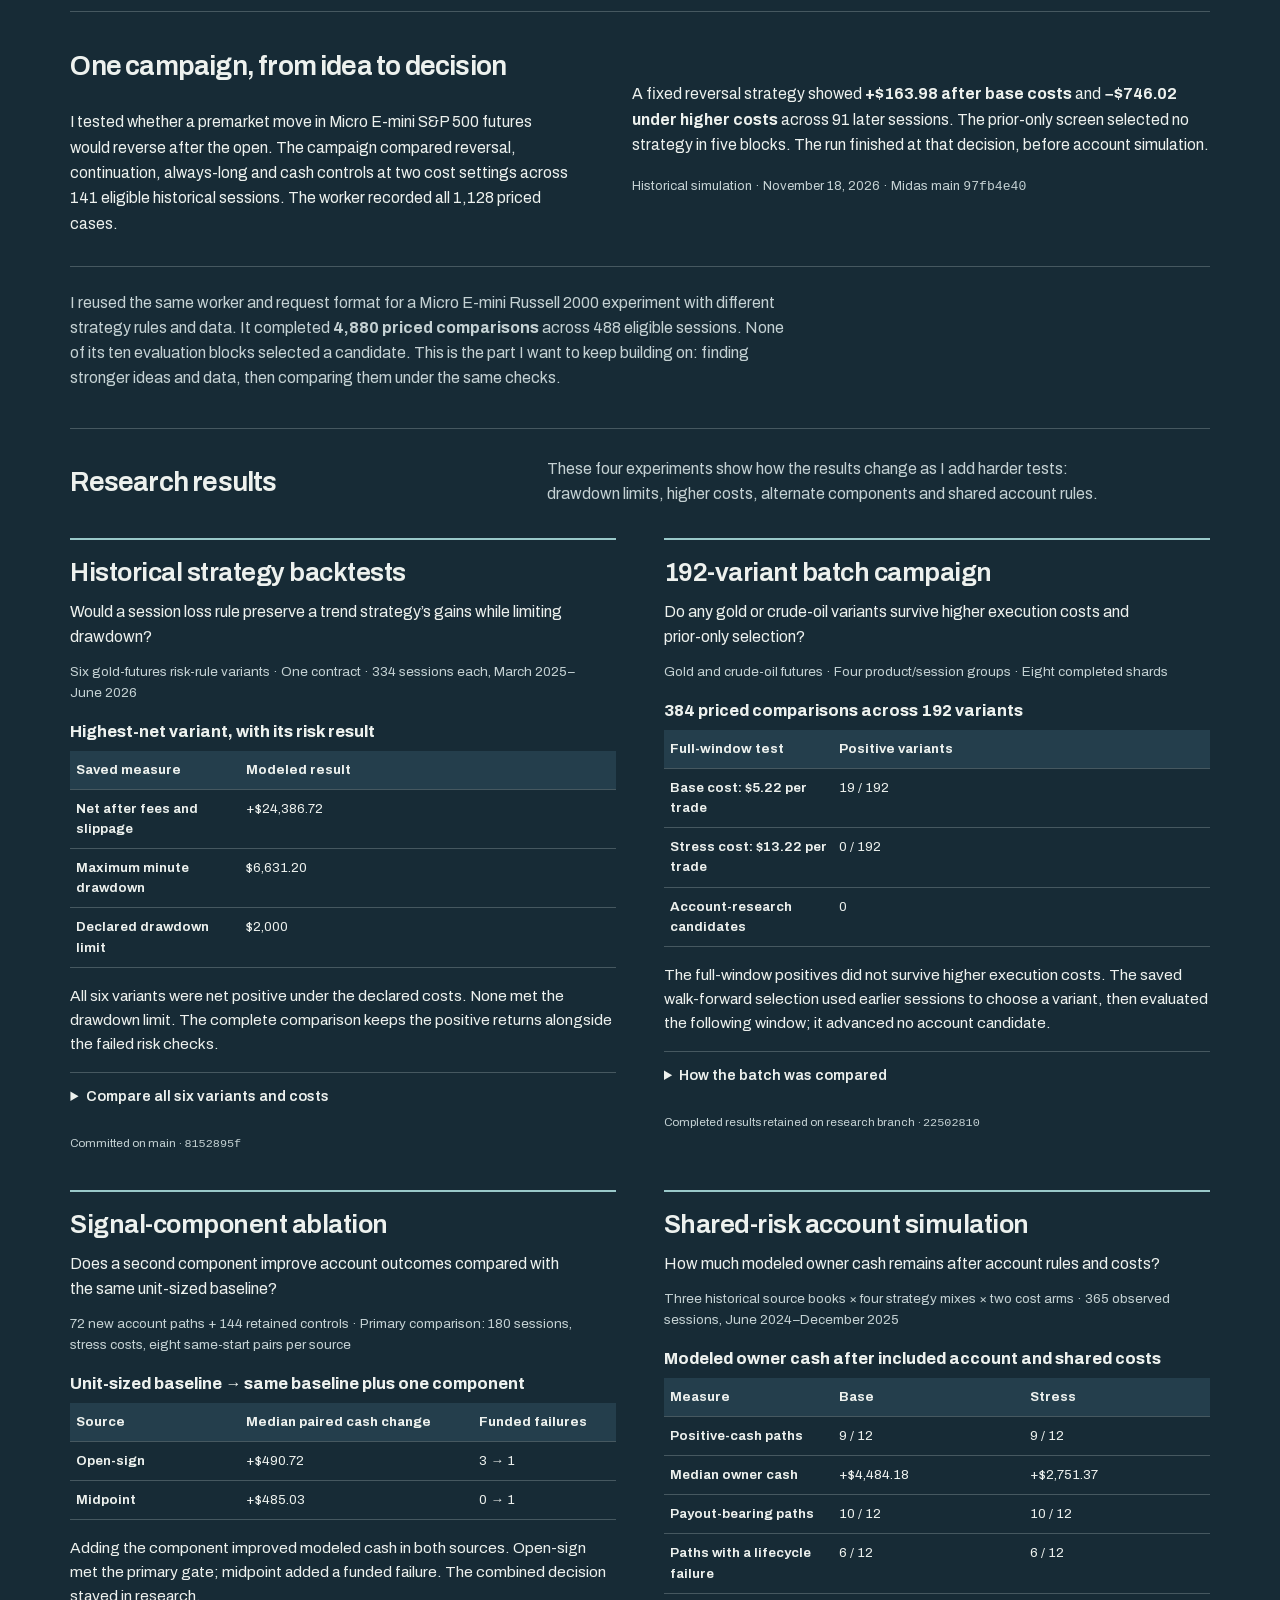
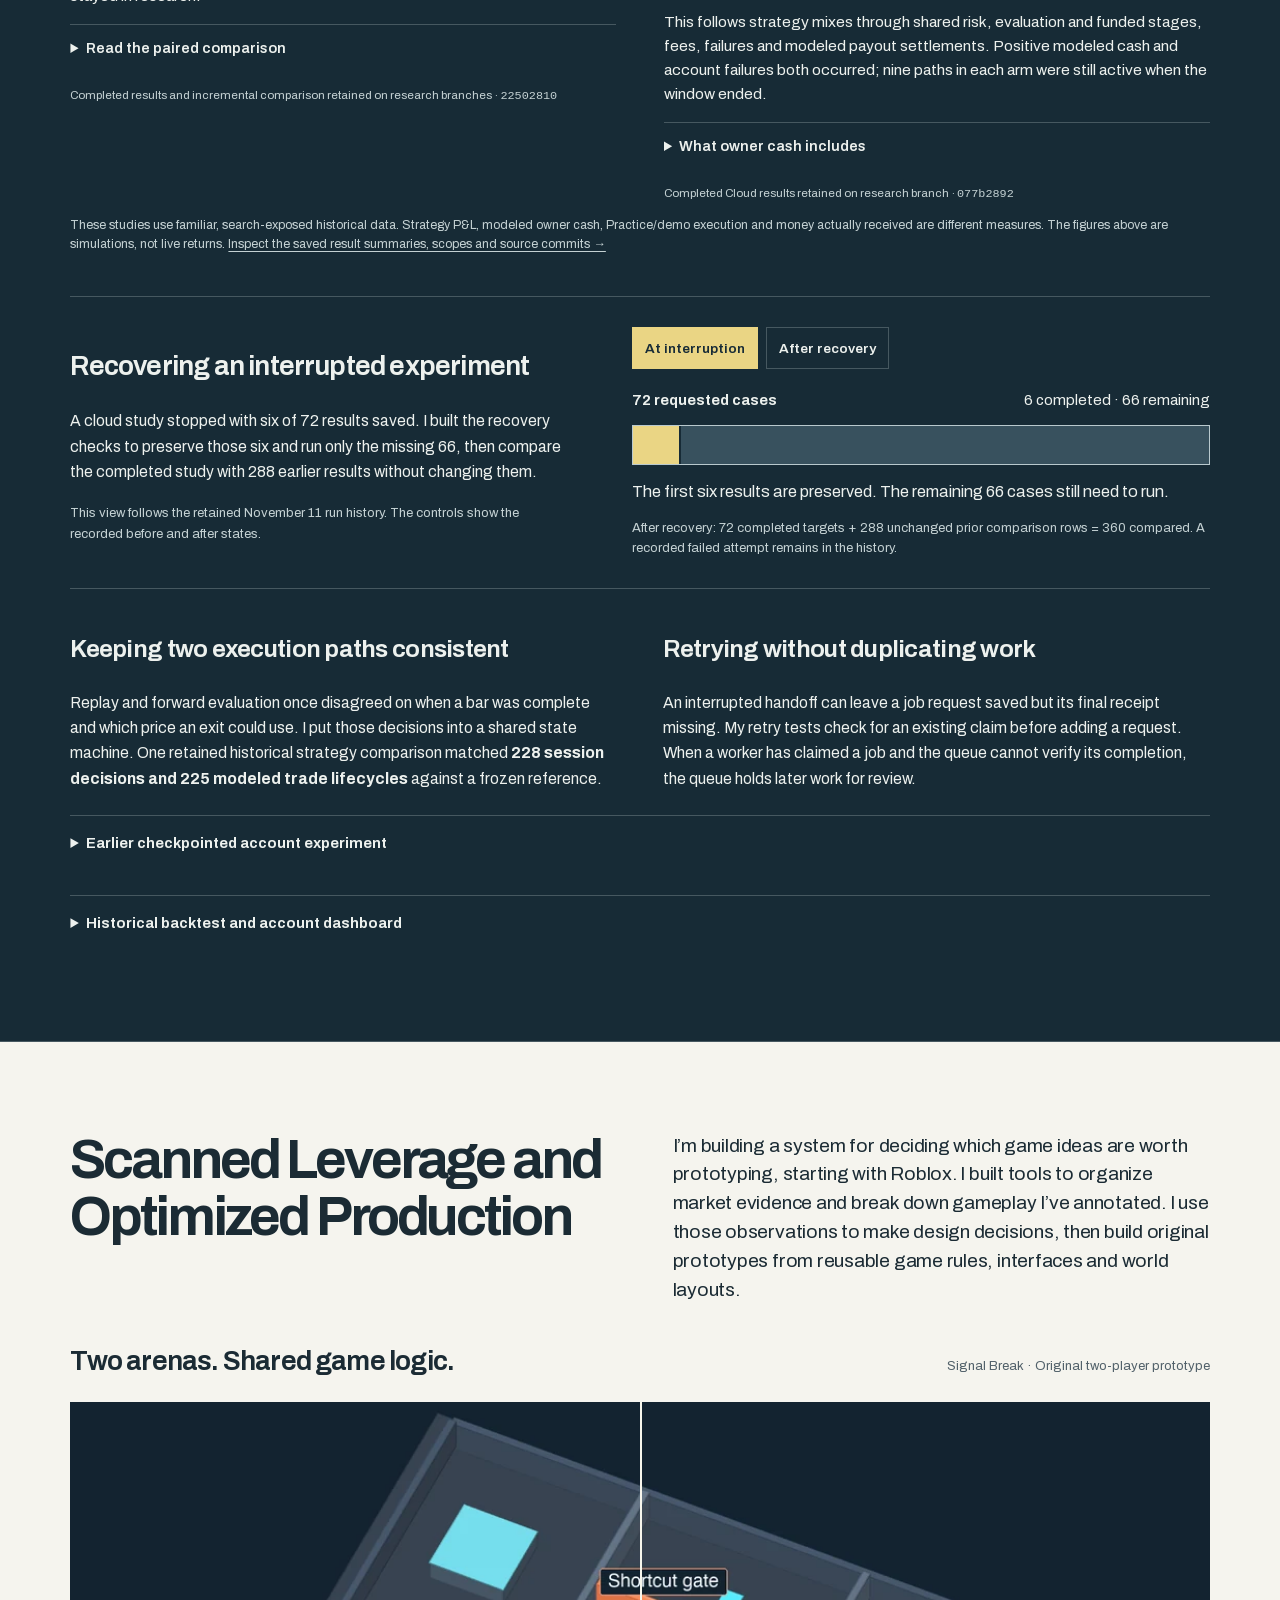
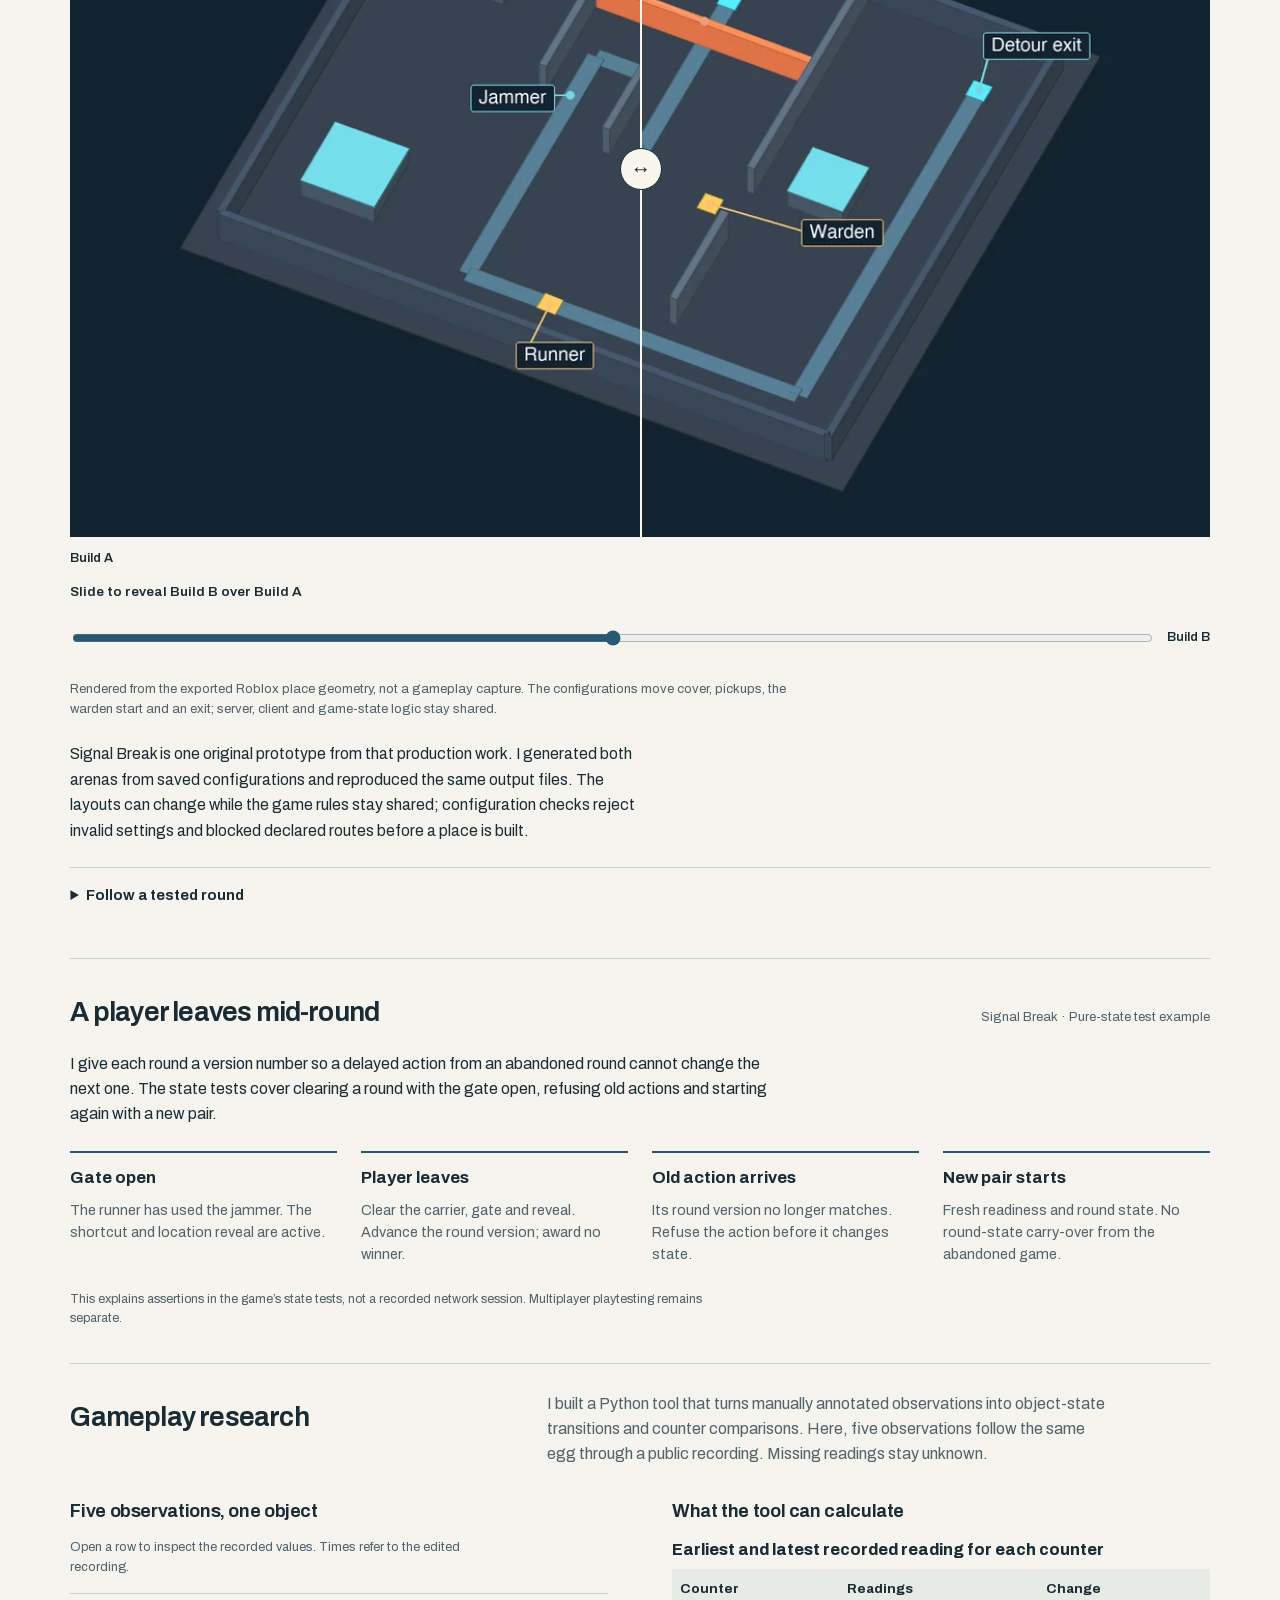
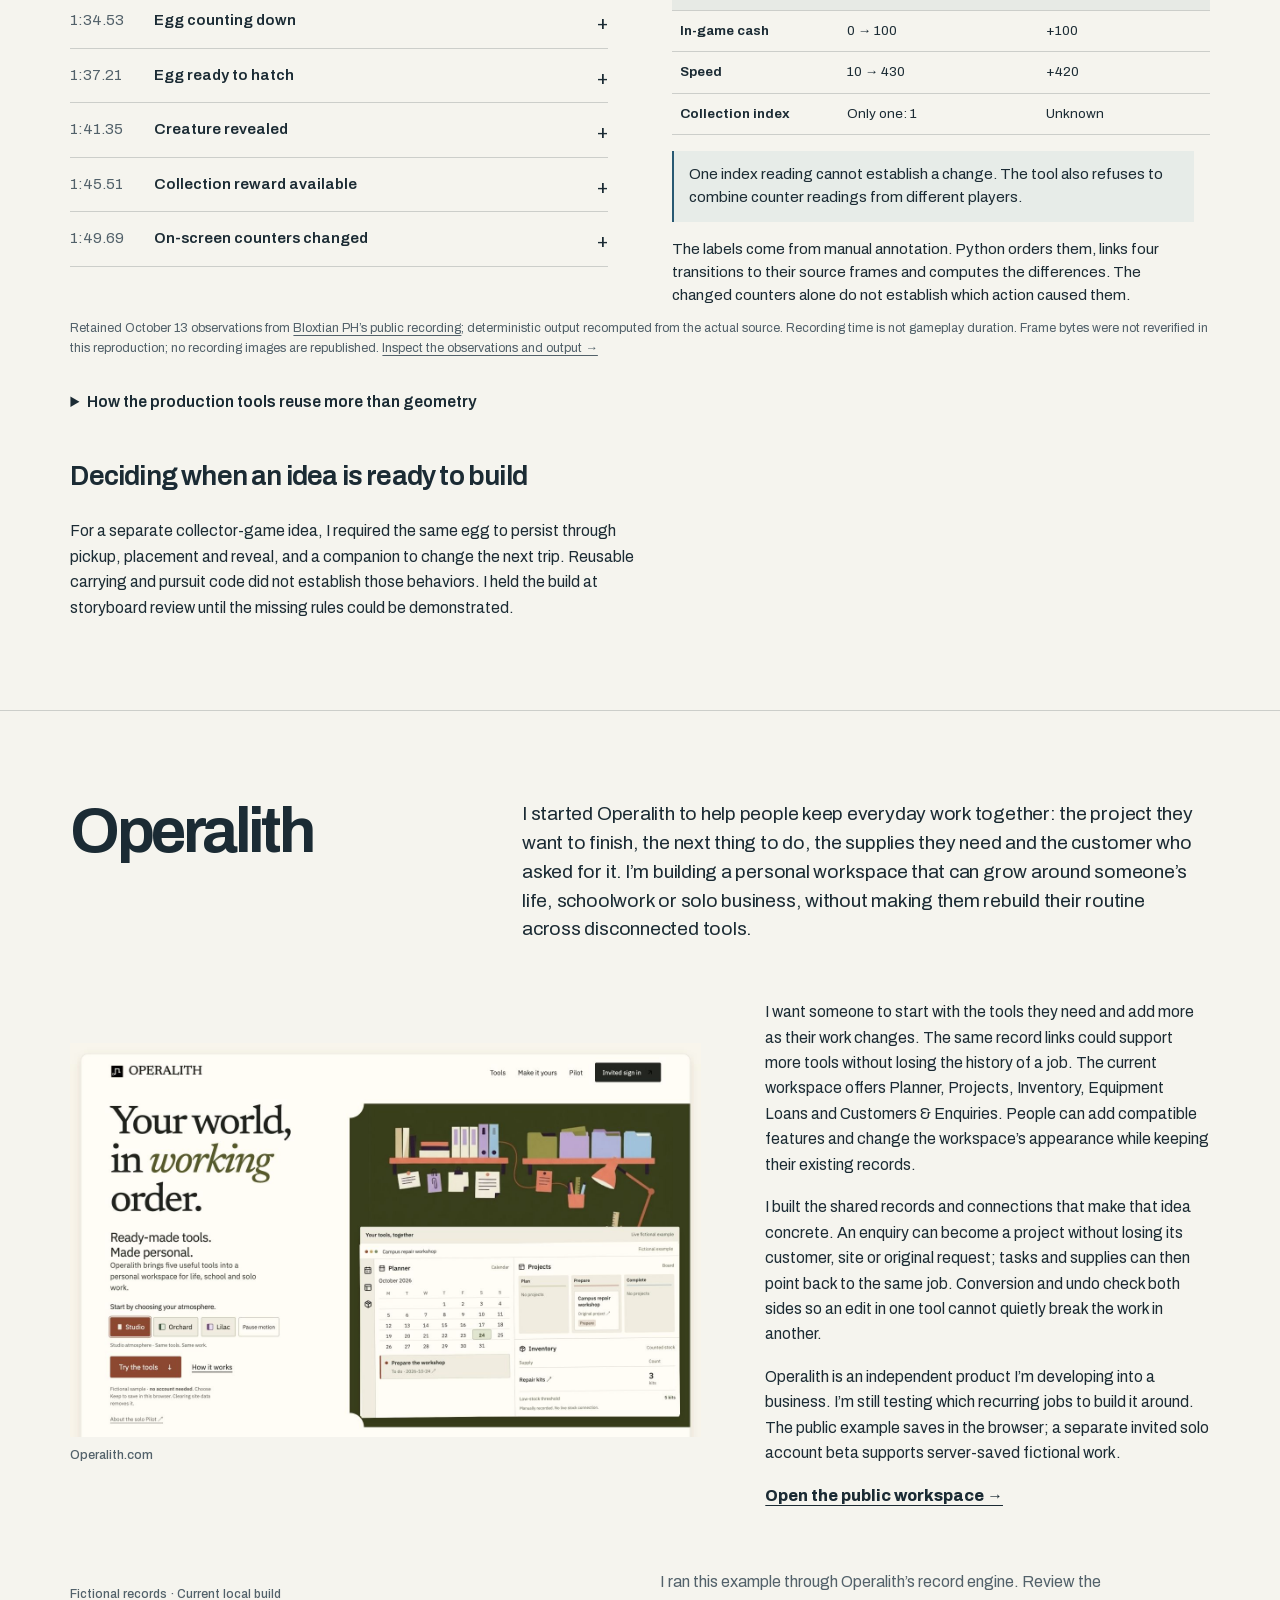
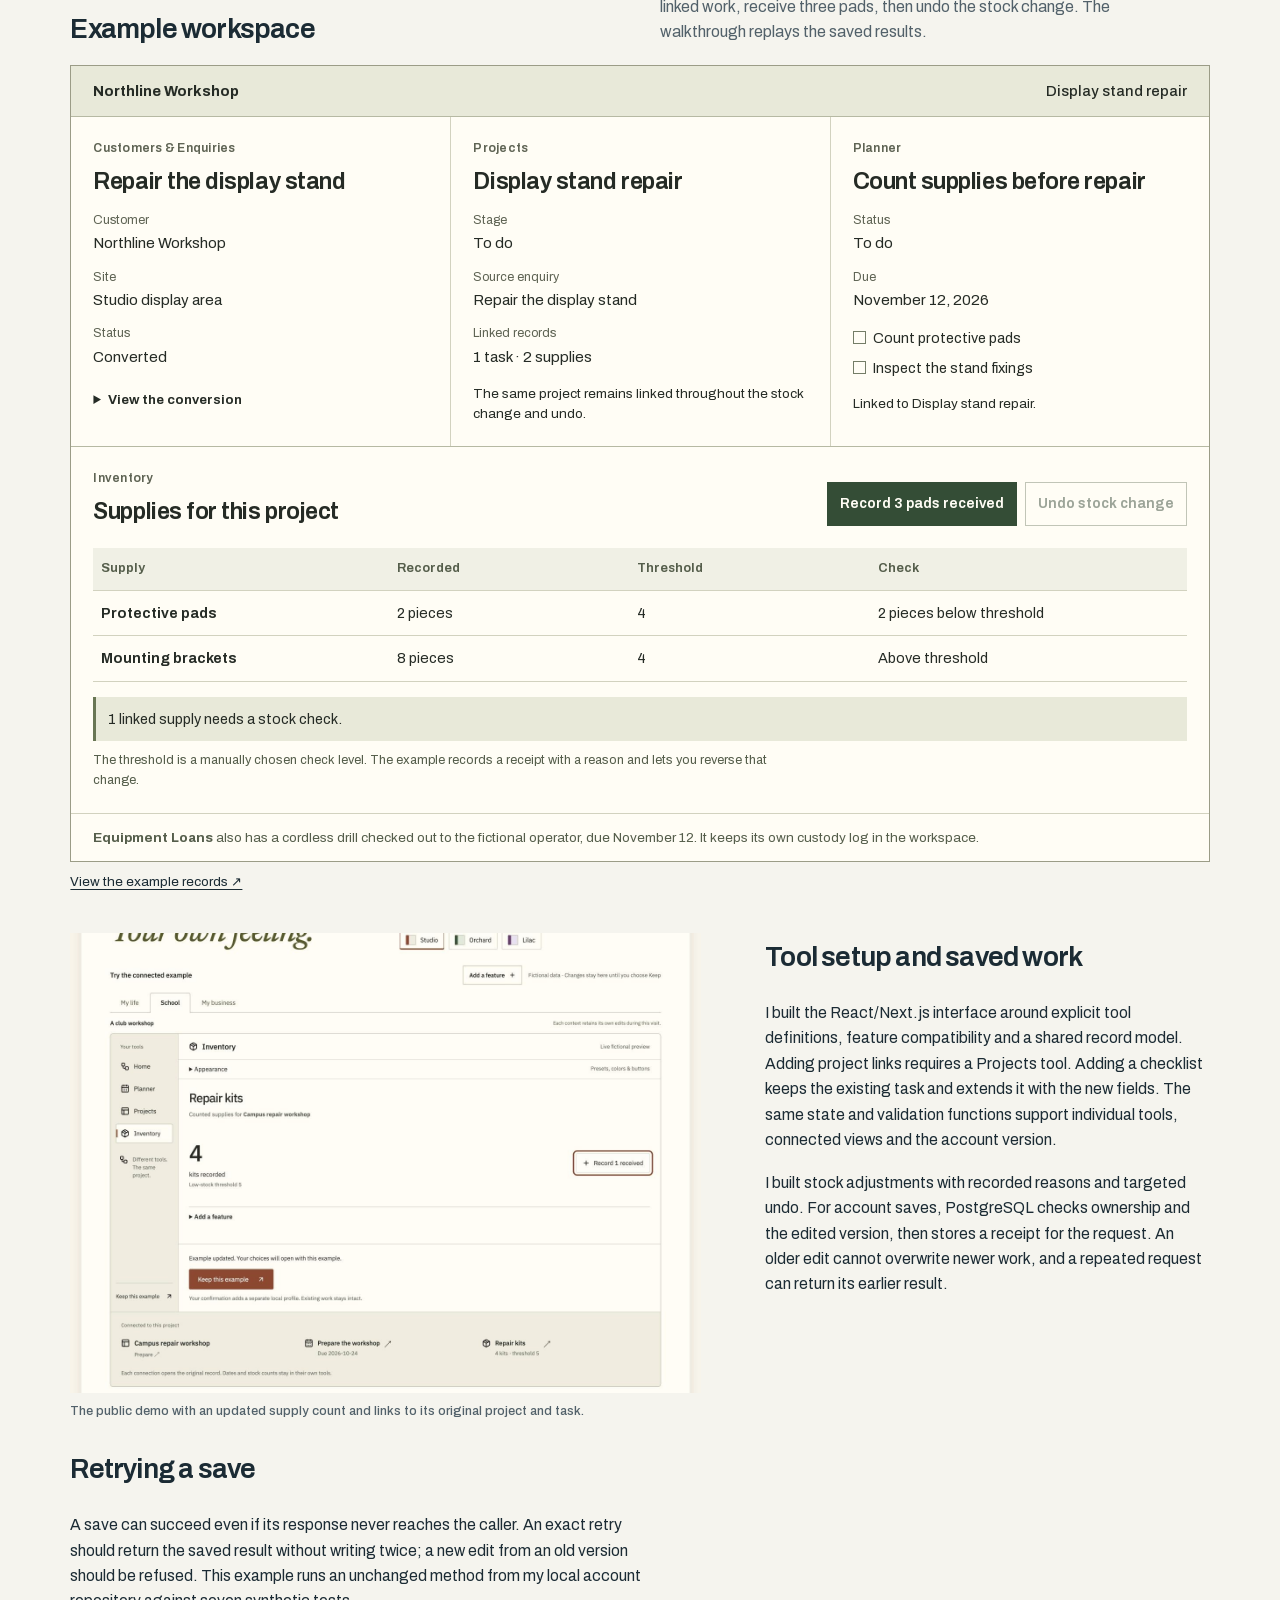
==== commit 90df134a: "Add Wilbur bridge eye-level placement view" ====
--- a/index.html
+++ b/index.html
@@ -15,7 +15,7 @@
 <meta name="description" content="Dylan Becchetti's engineering portfolio: Midas Futures, Operalith, Cardinal Glass and mechanical design at Lehigh.">
 <title>Dylan Becchetti · Engineering Portfolio</title>
 <link rel="stylesheet" href="site.css?v=20261111-recruiter">
-<link rel="stylesheet" href="creative.css?v=20261118-final-review">
+<link rel="stylesheet" href="creative.css?v=20261118-bridge-view">
 <script src="site.js?v=20261117-cardinal-formsby" defer></script>
 </head>
 <body>
@@ -159,6 +159,16 @@
 
       </div>
     </div>
+    <section class="build-panel wilbur-bridge" id="wilbur-bridge" aria-labelledby="wilbur-bridge-title">
+      <figure class="build-visual">
+        <a href="assets/wilbur-bridge-eye-level.webp"><img src="assets/wilbur-bridge-eye-level.webp" width="1600" height="1150" loading="lazy" alt="Eye-level CAD view from the Wilbur bridge, looking past the railing at the planetary gears and hanging signs above."></a>
+        <figcaption>September Prototype 4 placement study from the Wilbur bridge. The sculpture is modeled at full scale within a simplified room.</figcaption>
+      </figure>
+      <div class="case-prose">
+        <h3 id="wilbur-bridge-title">From the Wilbur bridge</h3>
+        <p>At bridge eye level you can see the gears above the hanging signs. This placement study shows how the sculpture was intended to read from inside Wilbur Powerhouse. The November mechanism views below show how the design developed after this study.</p>
+      </div>
+    </section>
     <div class="fabrication-spread" id="wilbur-fabrication">
       <figure class="fabrication-photo"><a href="assets/wilbur-cnc-gears.webp"><picture><source media="(max-width: 760px)" srcset="assets/wilbur-cnc-gears-840.webp"><img src="assets/wilbur-cnc-gears.webp" loading="lazy" width="1500" height="2000" alt="CNC-cut plywood outer ring, central sun and six planet gears laid out on asphalt before assembly."></picture></a><figcaption>Our CNC-cut ring, sun and six planet gears, laid out before assembly. Open the photo to see the full view.</figcaption></figure>
       <div class="fabrication-margin">
--- a/creative.css
+++ b/creative.css
@@ -130,6 +130,7 @@
 .fabrication-photo img{aspect-ratio:1;object-fit:cover;object-position:center bottom}
 .fabrication-spread figcaption{font-size:.81rem;color:var(--muted);max-width:60ch;margin-top:9px}
 .capstone .build-panel{grid-template-columns:minmax(0,1.5fr) minmax(0,1fr)}
+.wilbur-bridge{margin-top:36px;scroll-margin-top:calc(var(--bar) + 18px)}
 .build-visual img{border:0}
 .wilbur-artifacts{grid-template-columns:repeat(2,minmax(0,1fr));margin:35px auto 0;scroll-margin-top:calc(var(--bar) + 18px)}
 .case-measures{max-width:830px;border:0;margin-top:24px;padding-bottom:0}
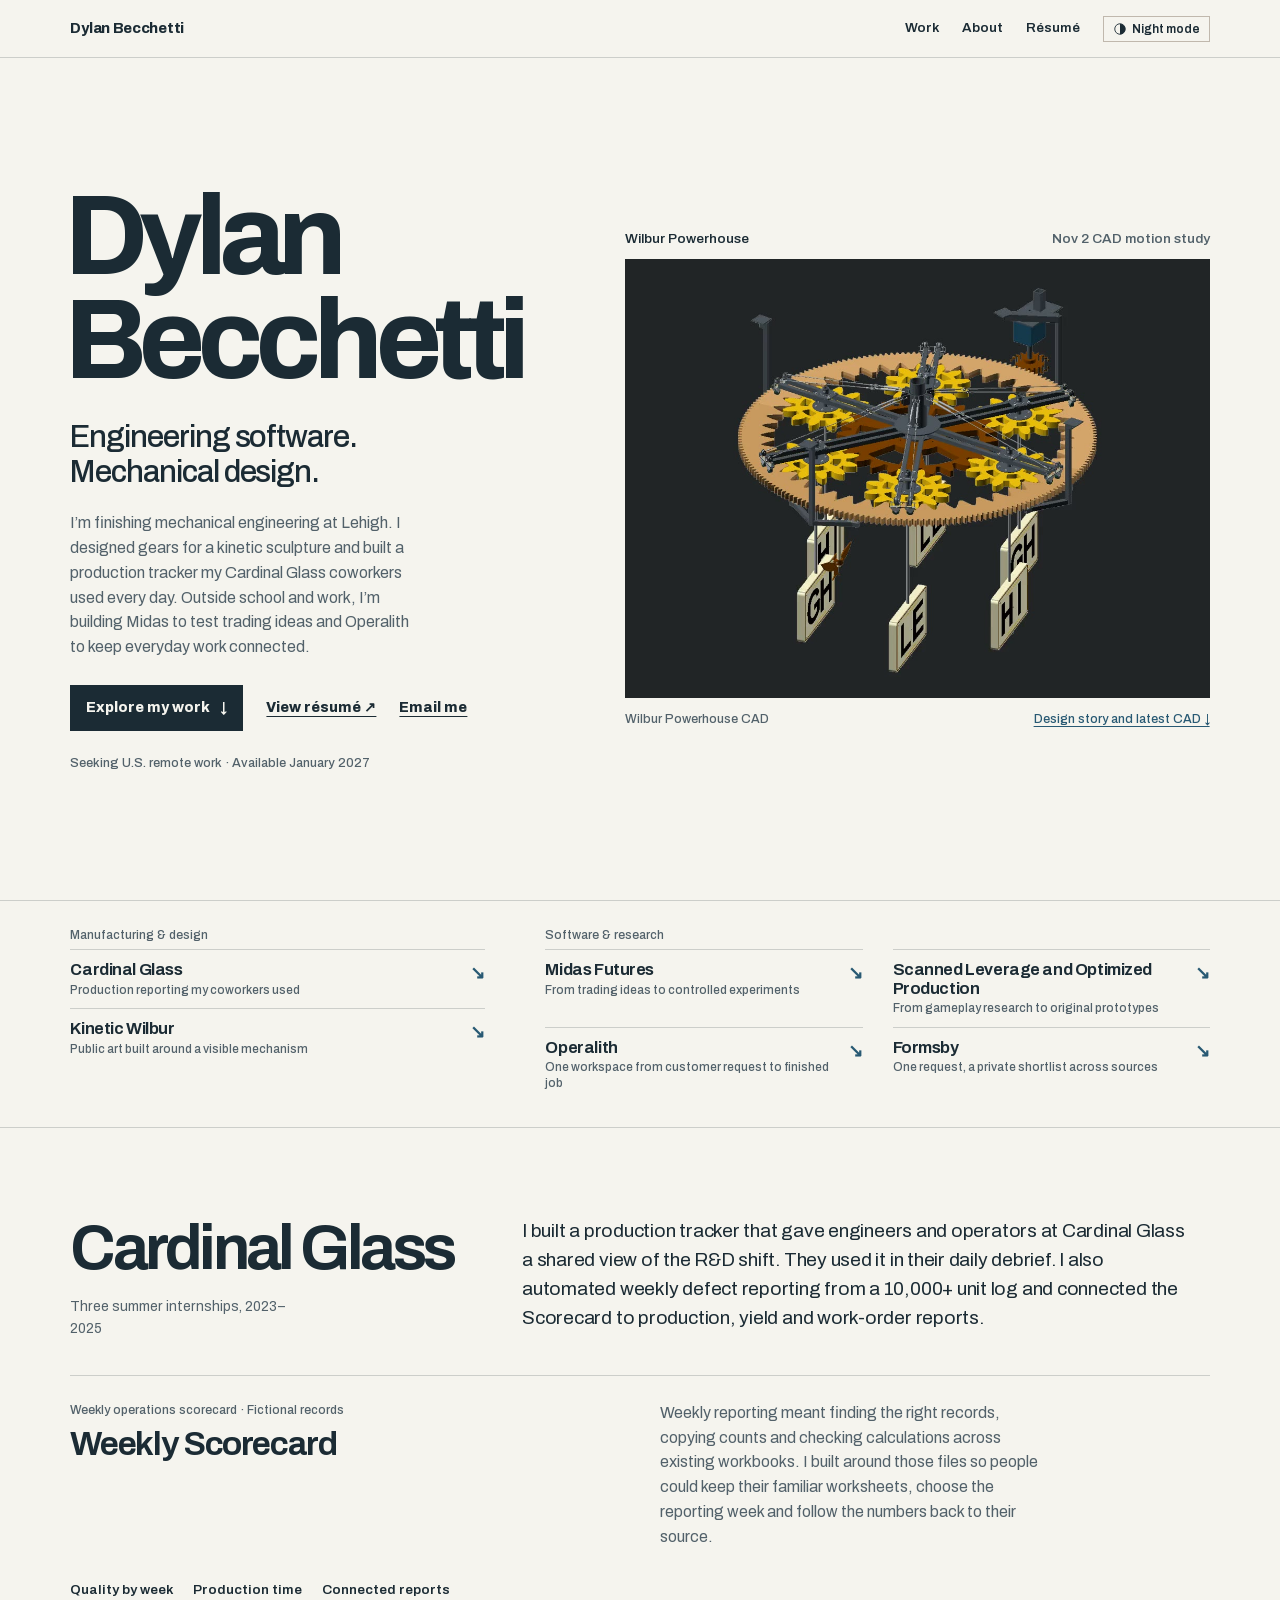
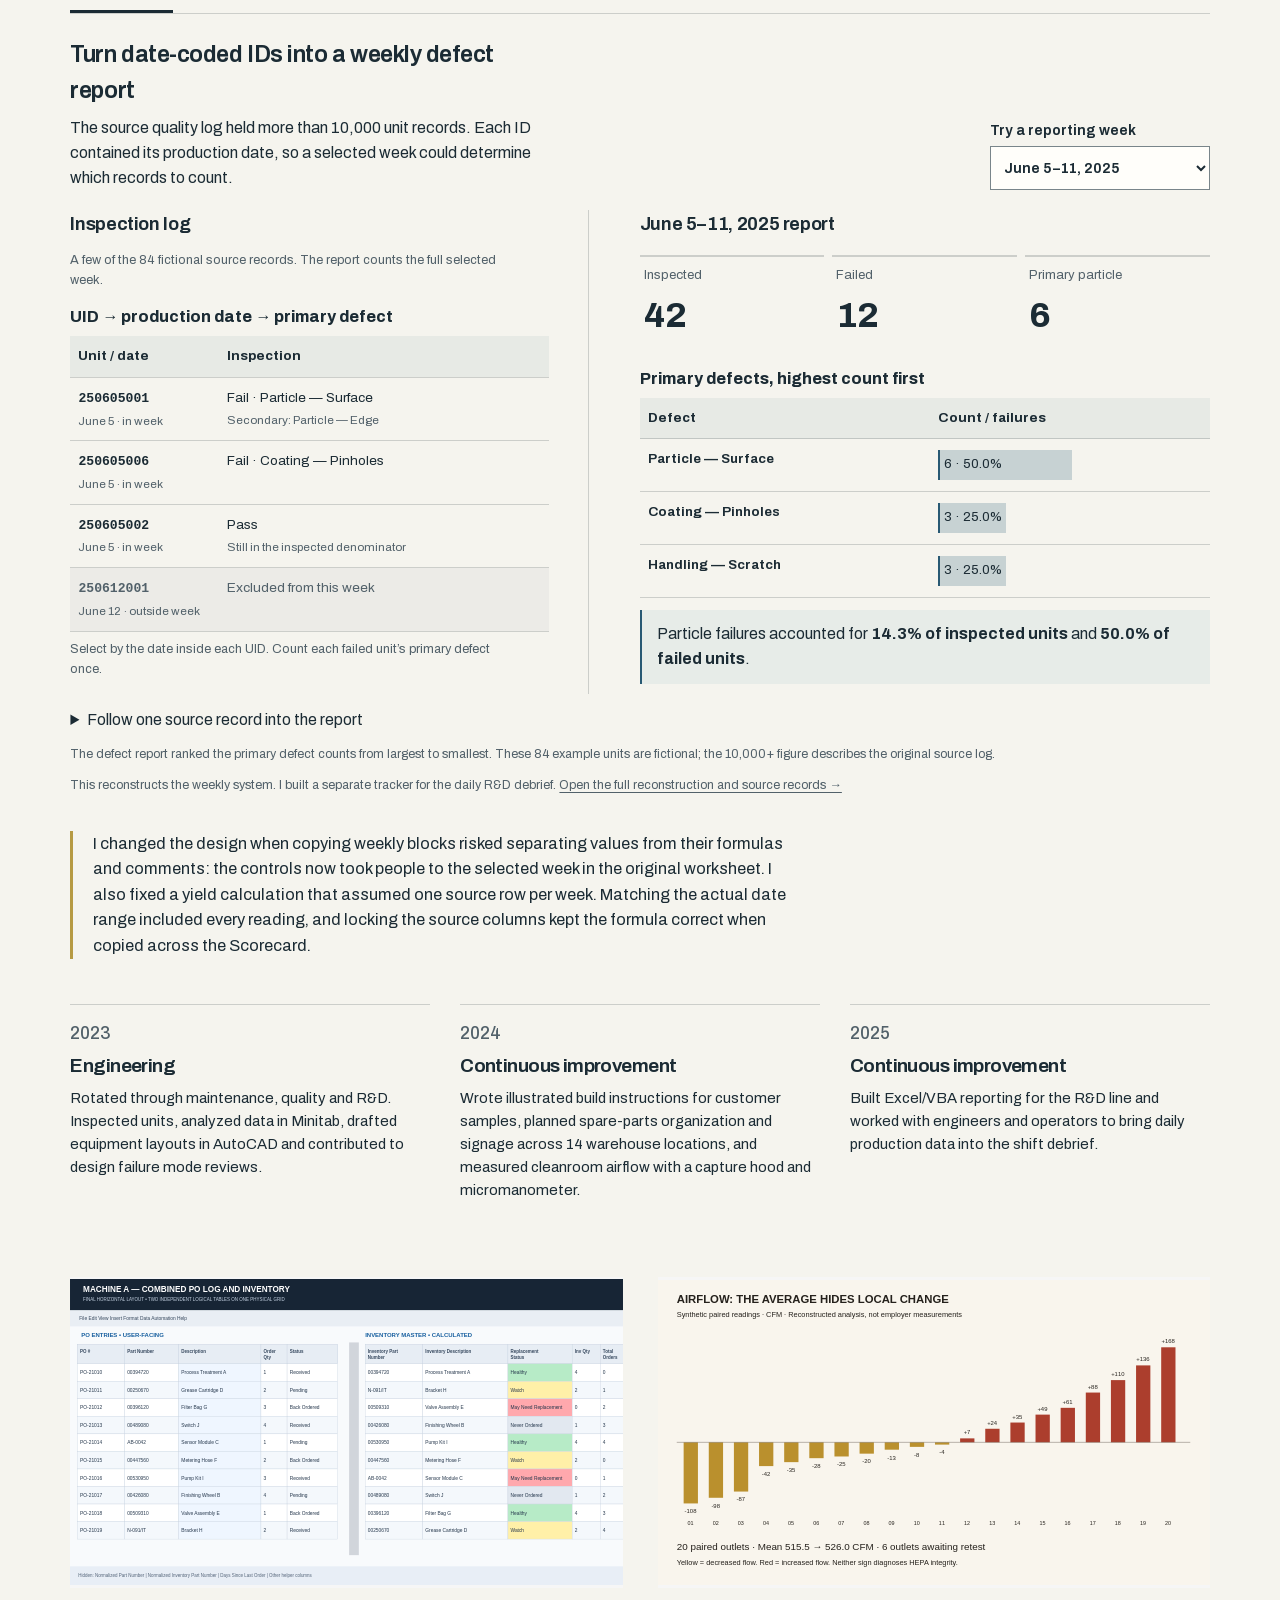
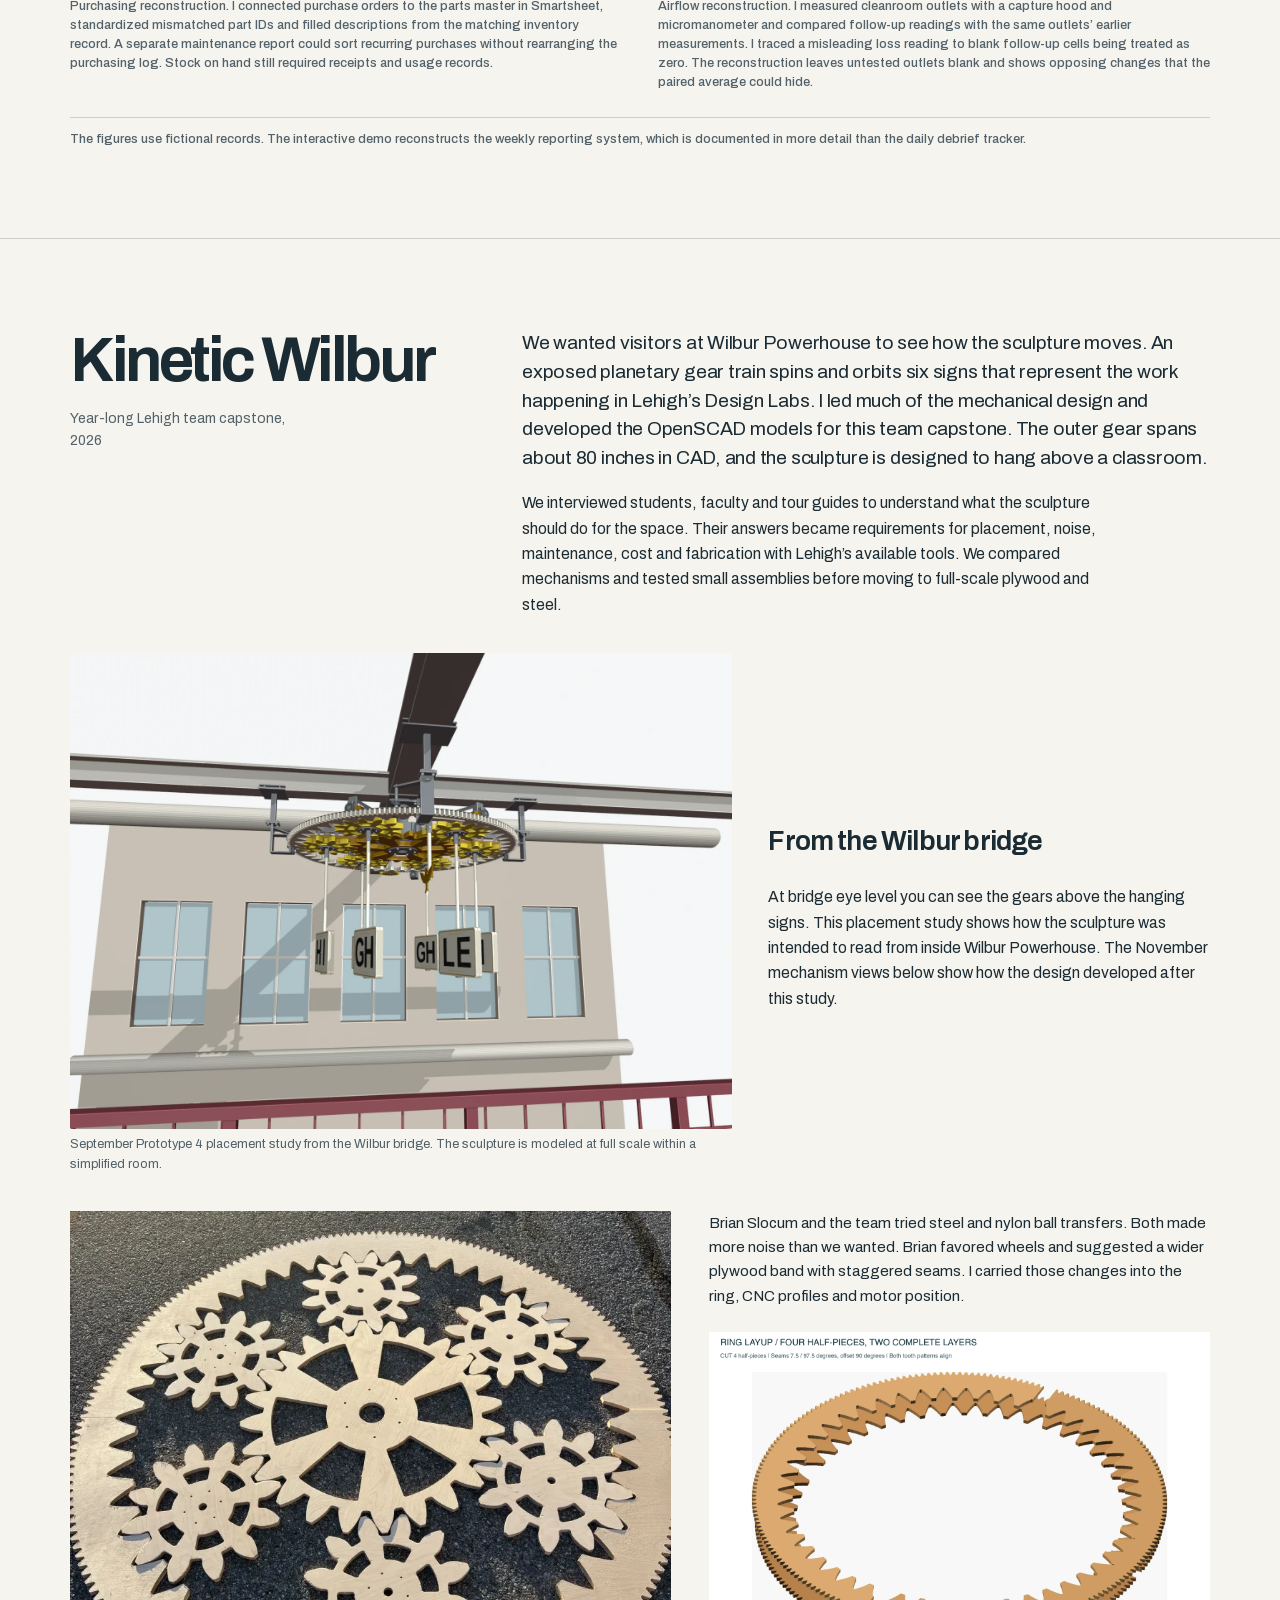
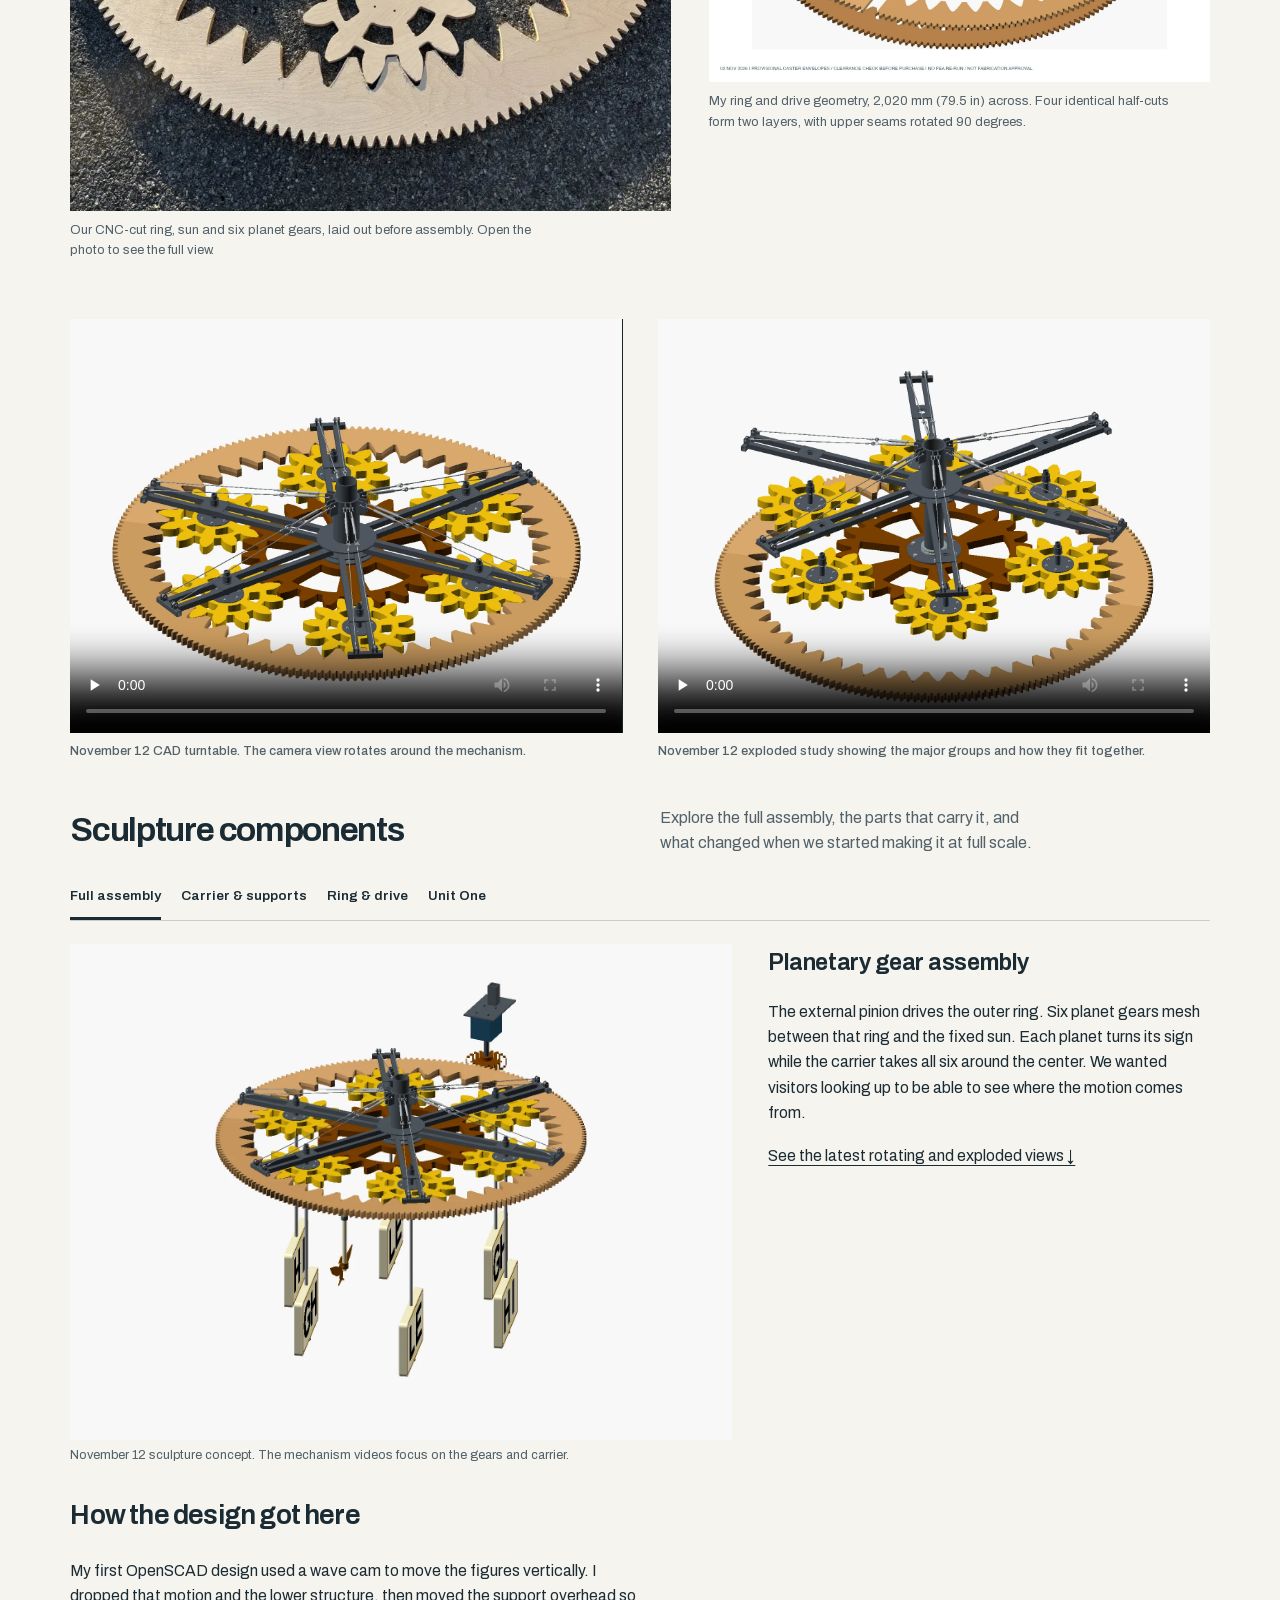
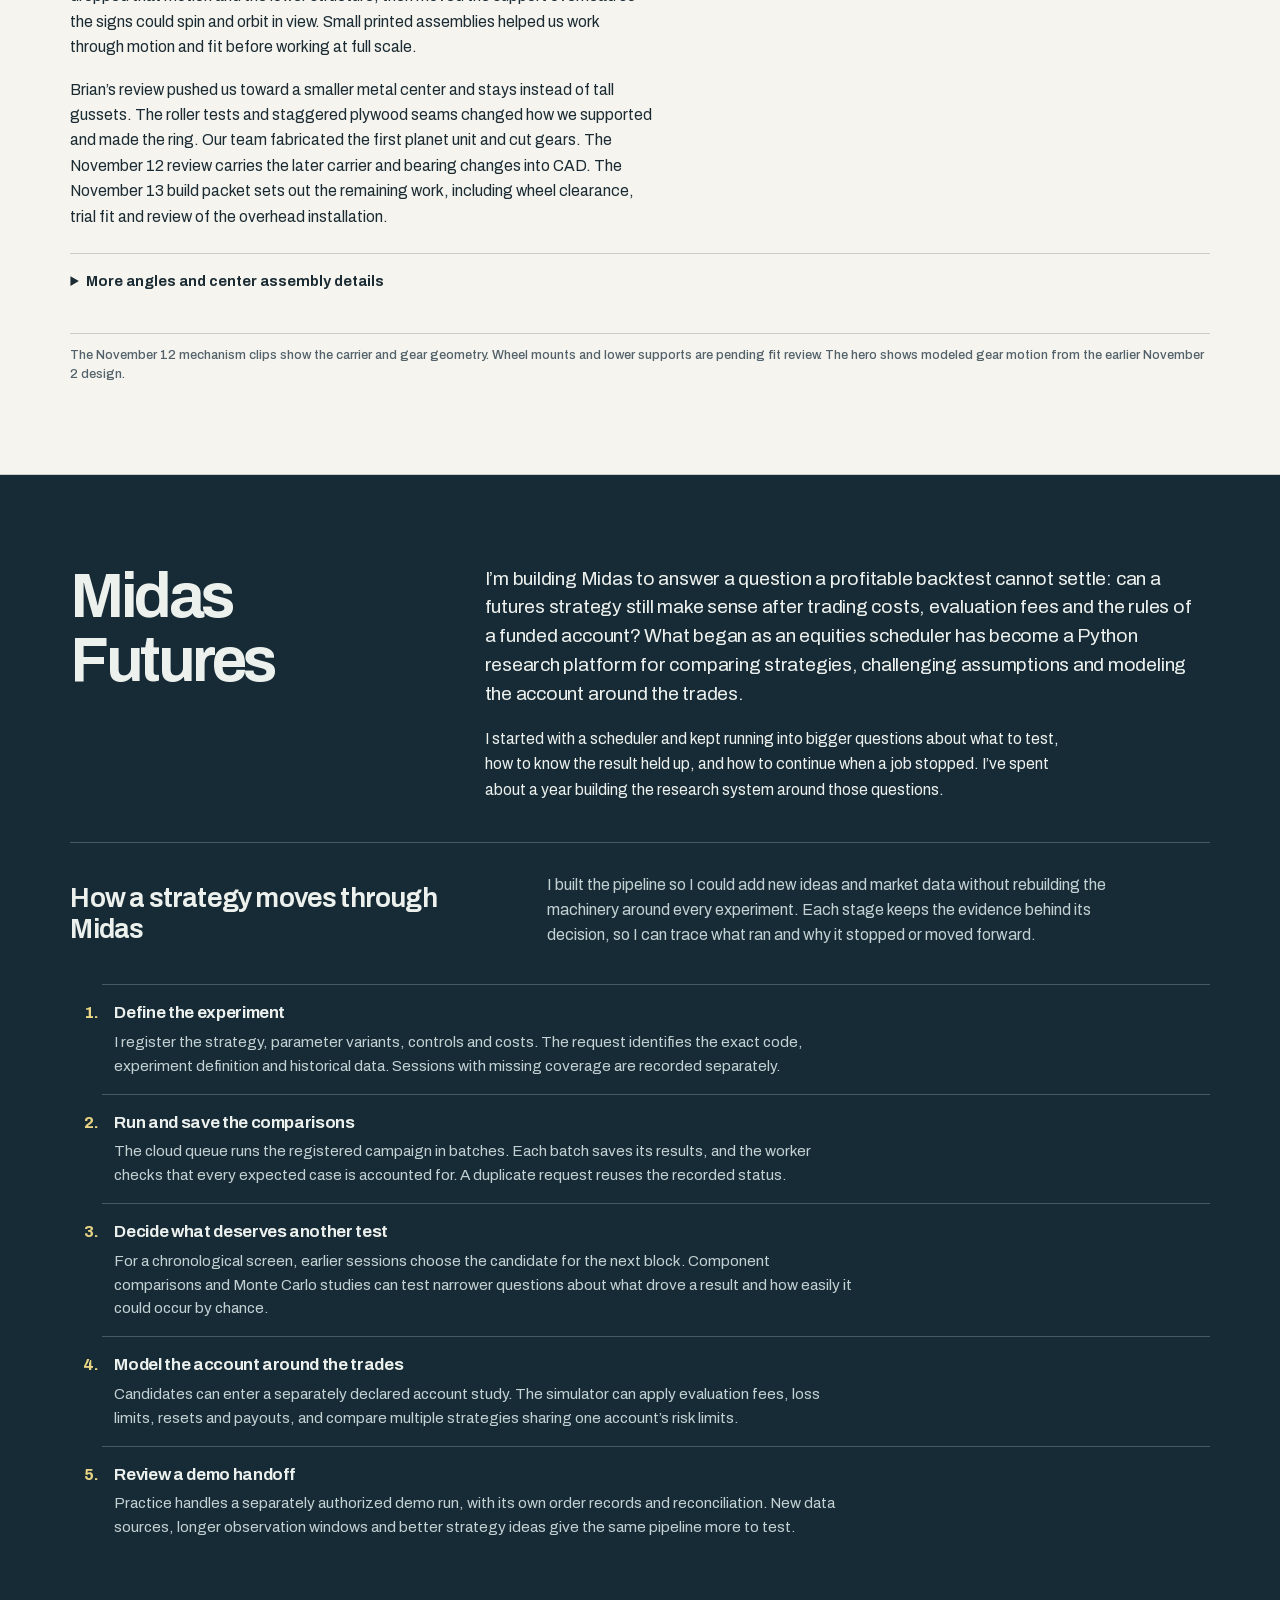
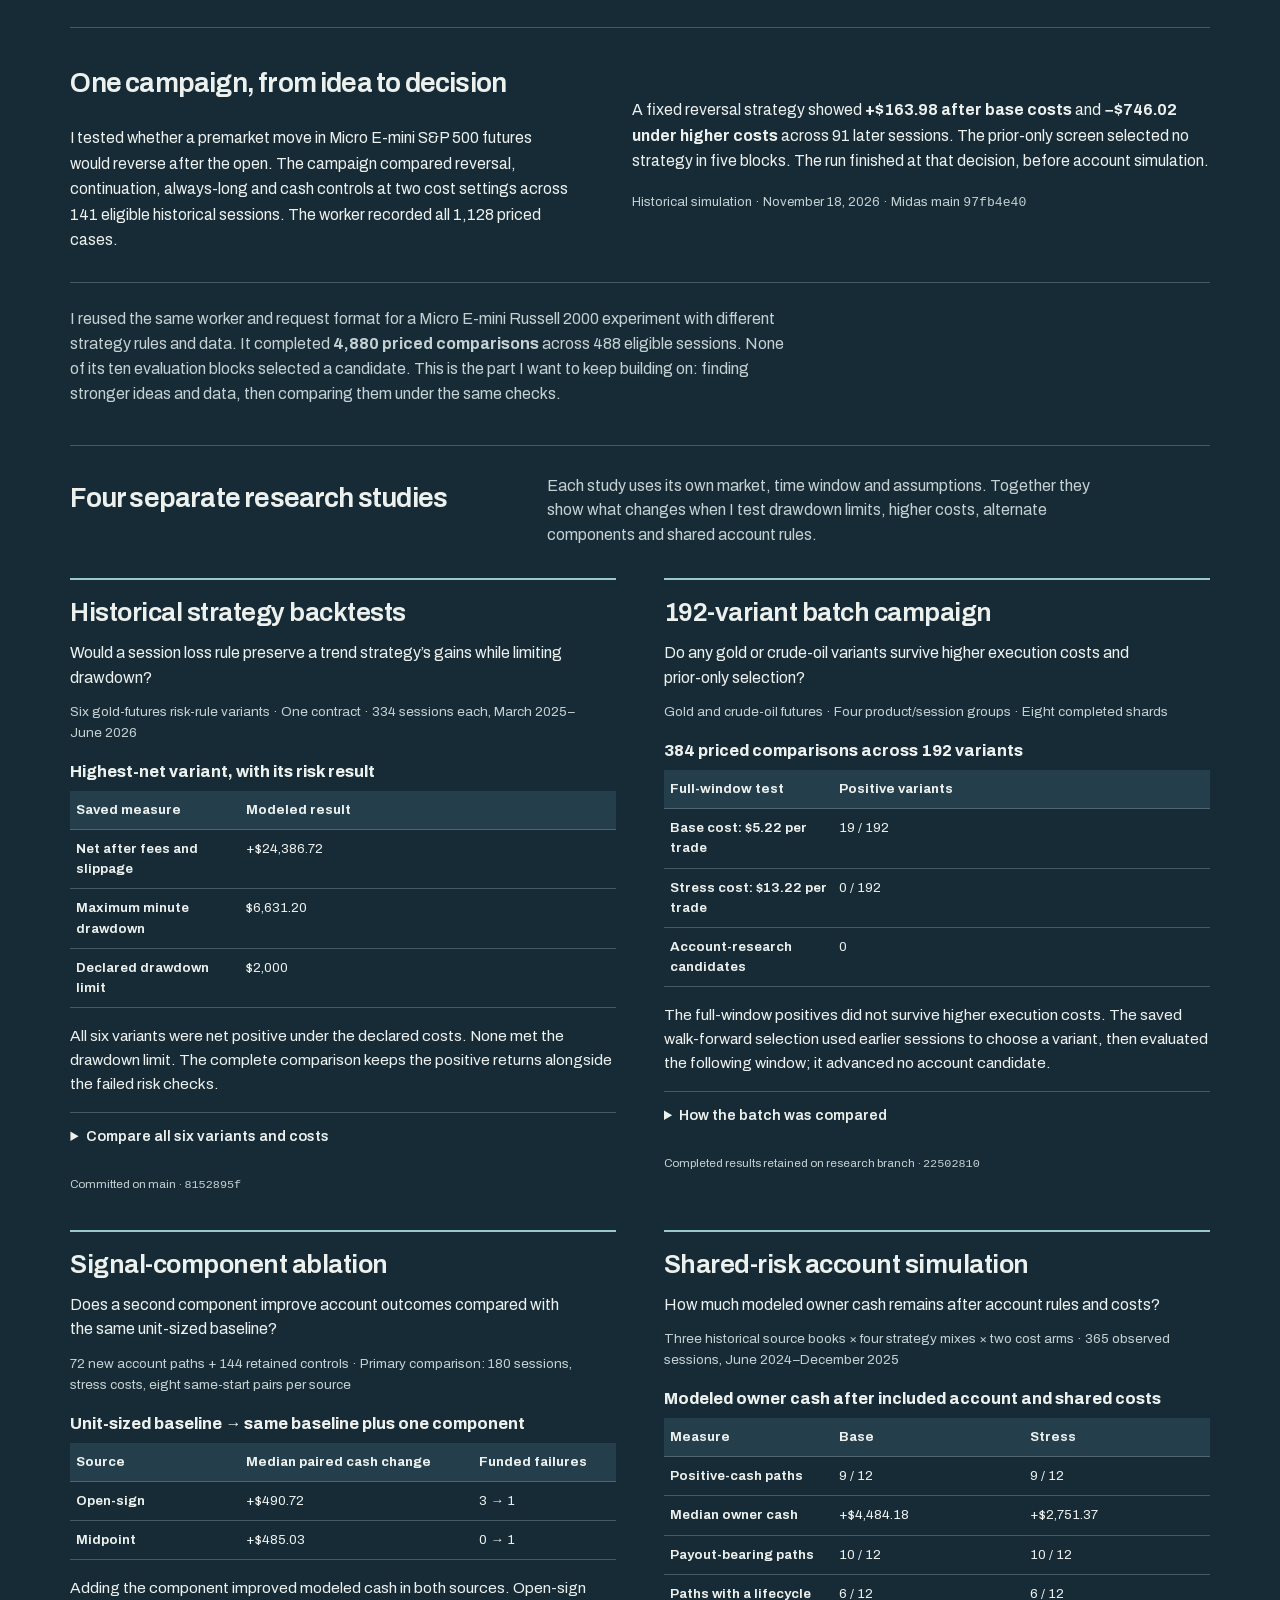
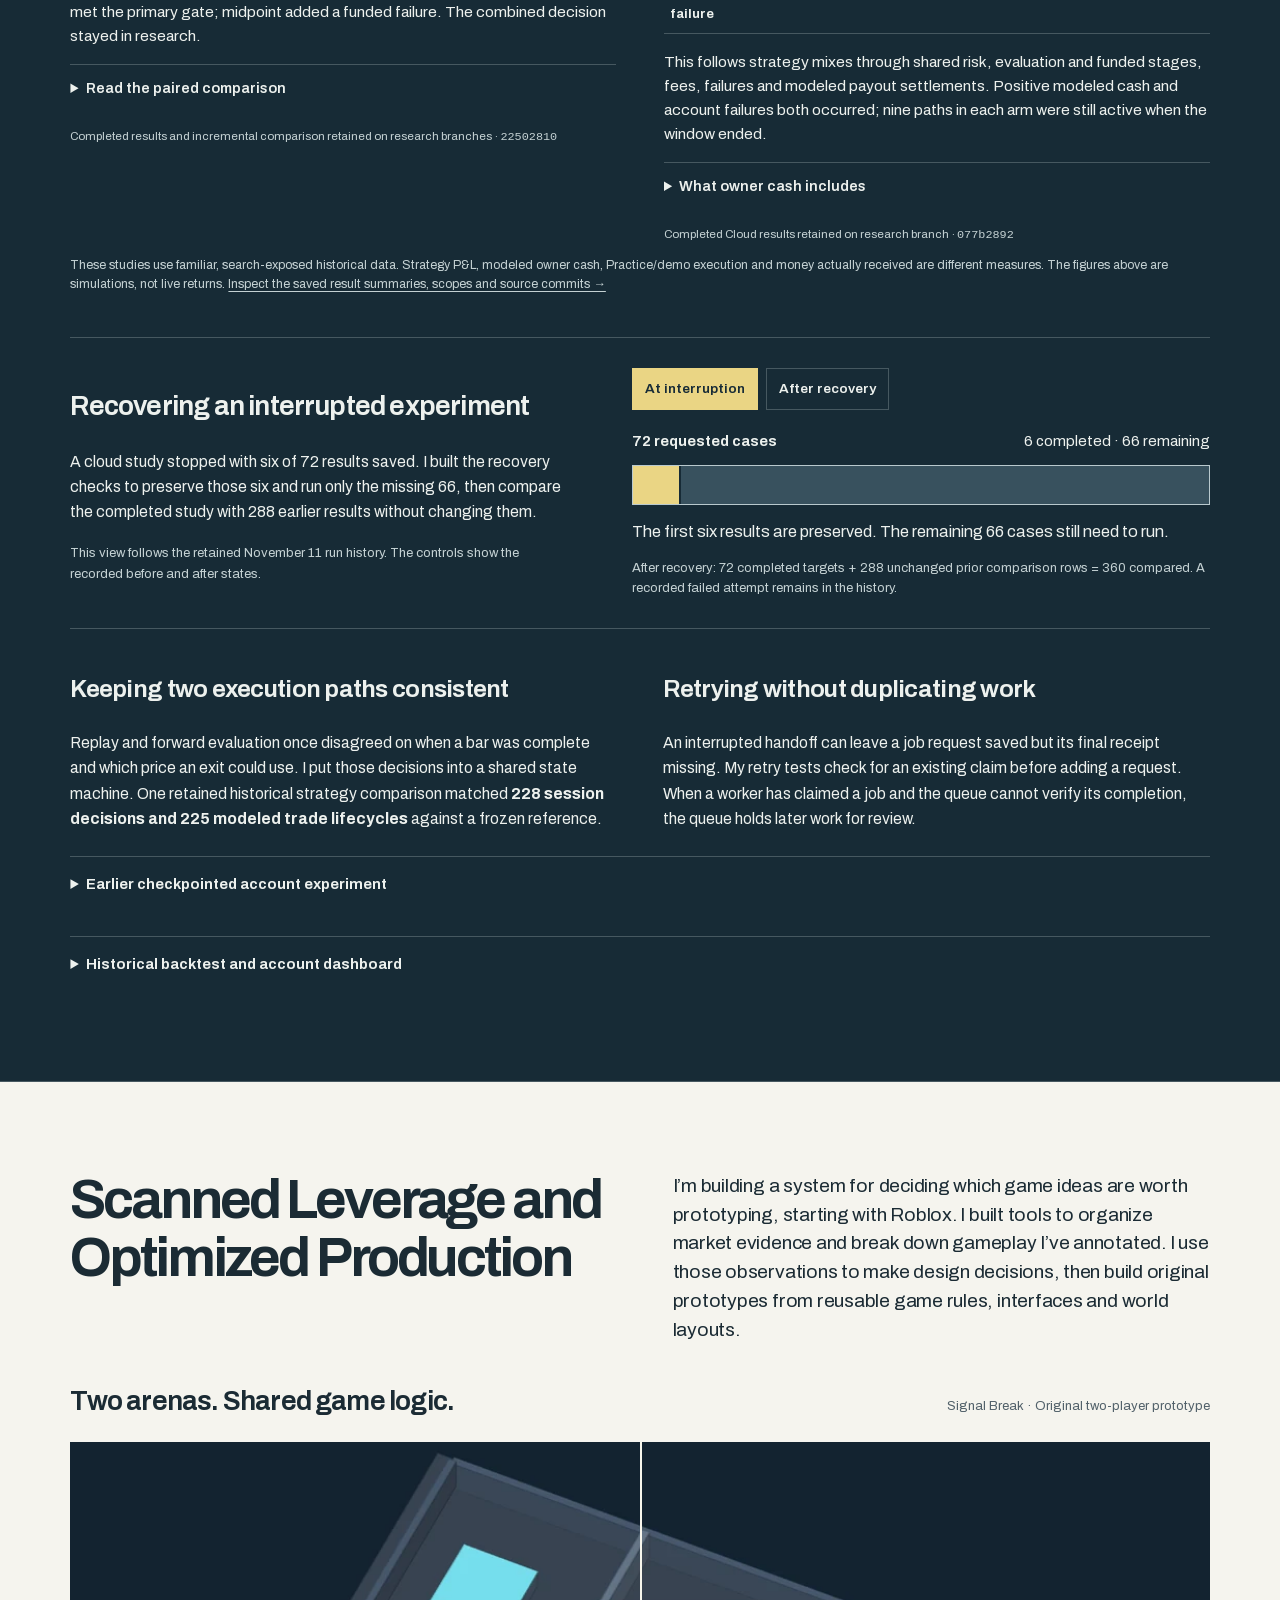
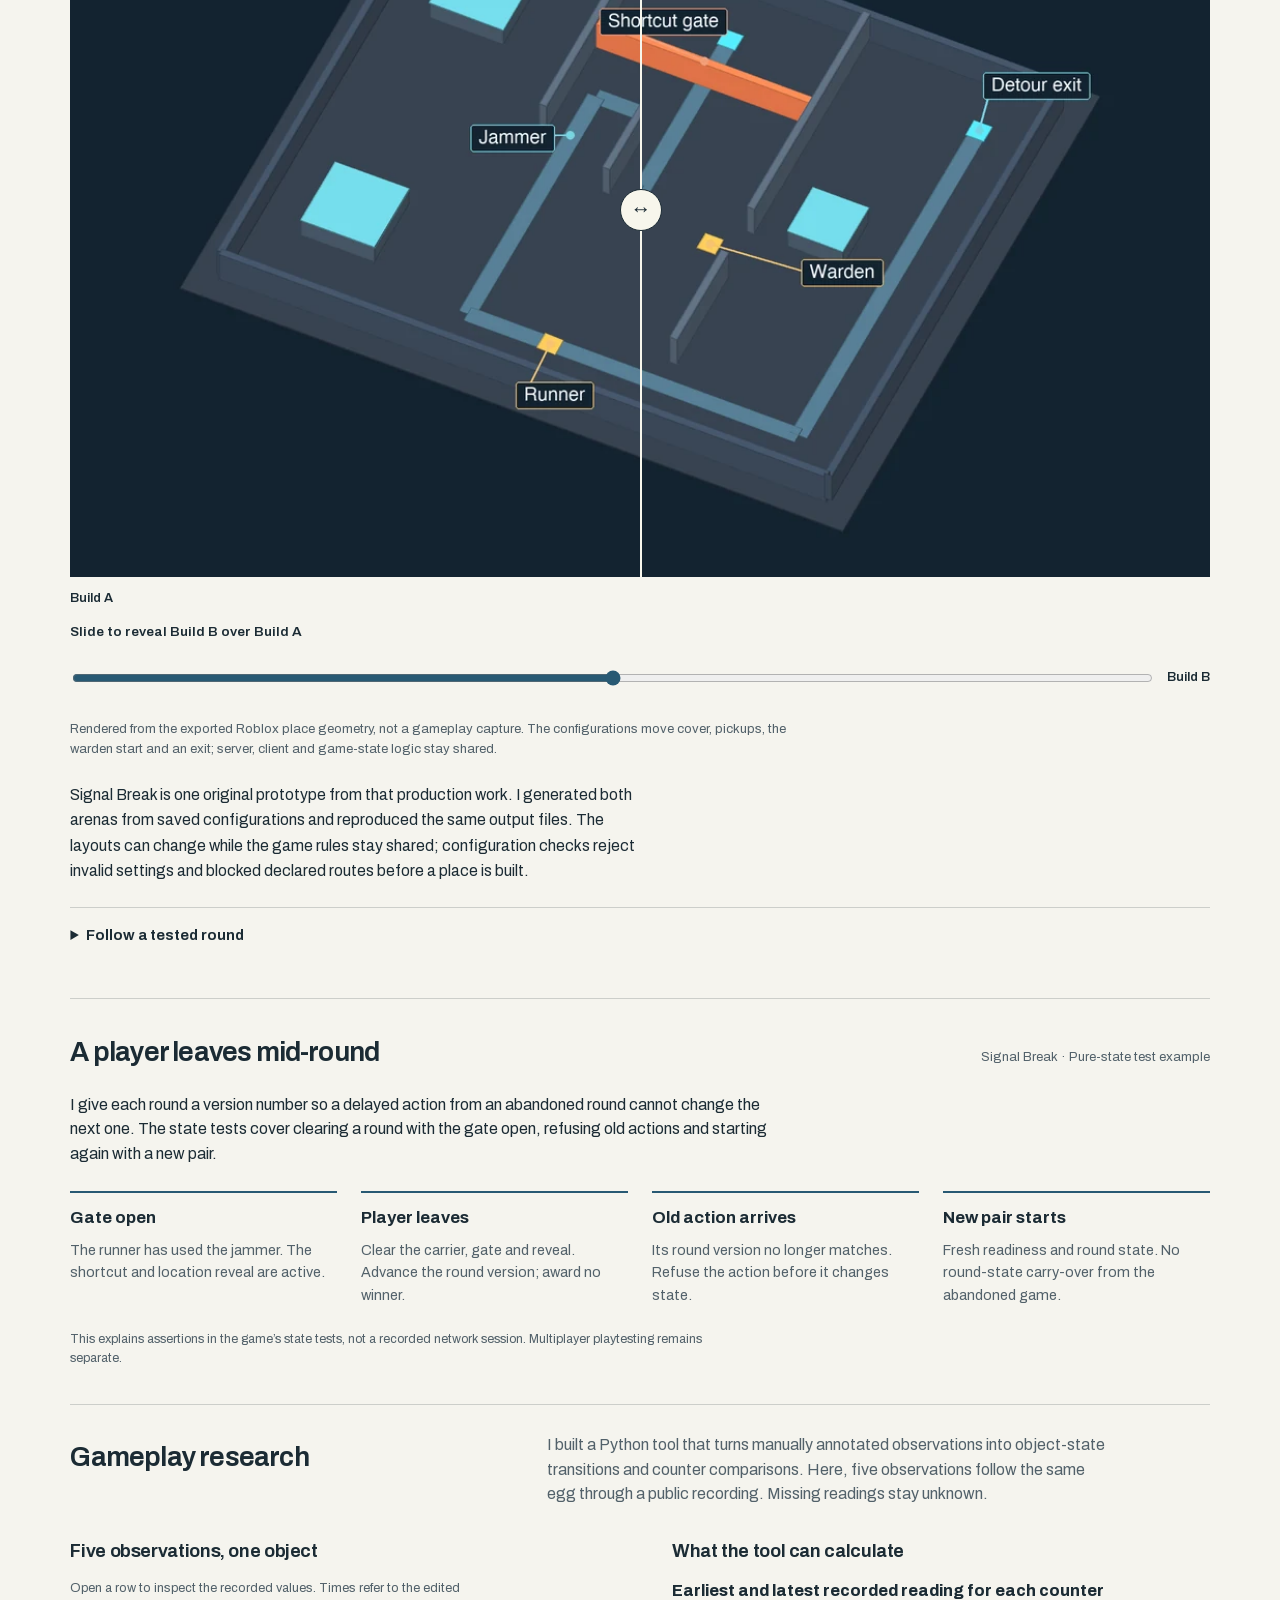
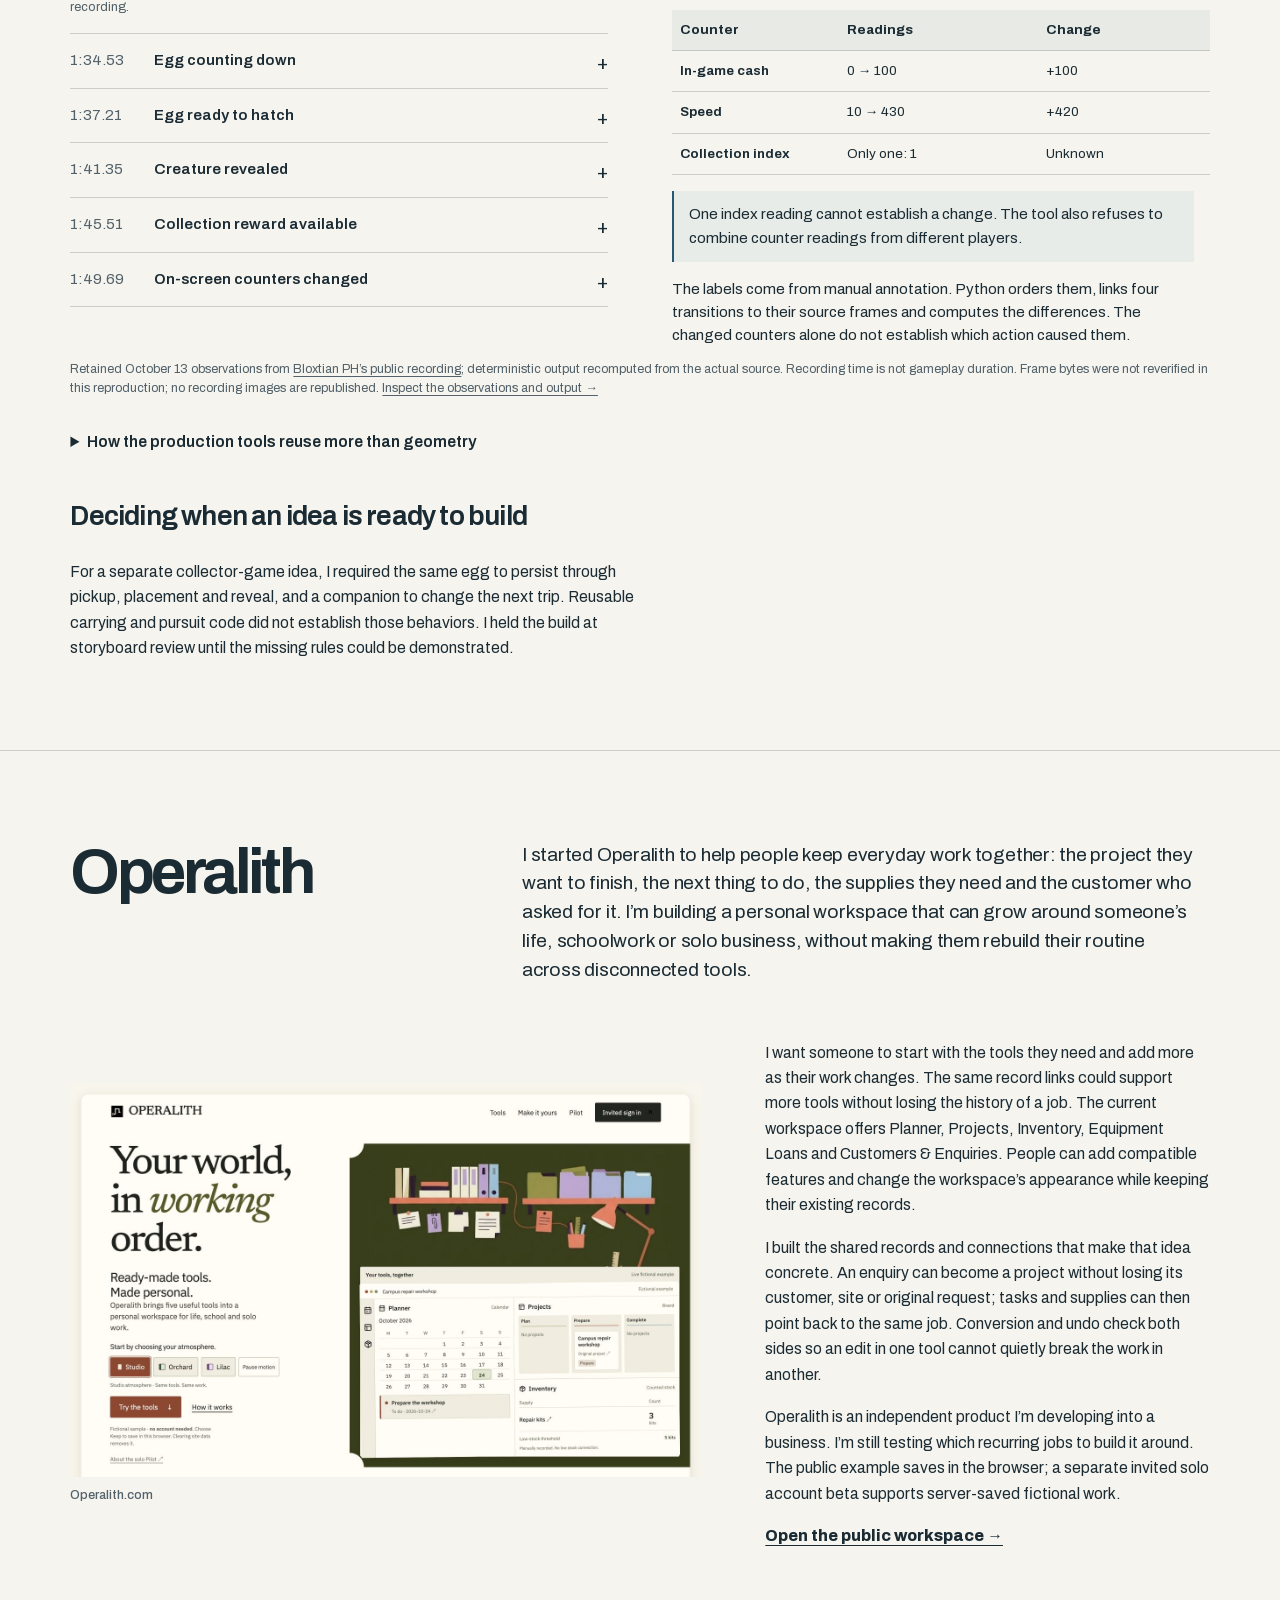
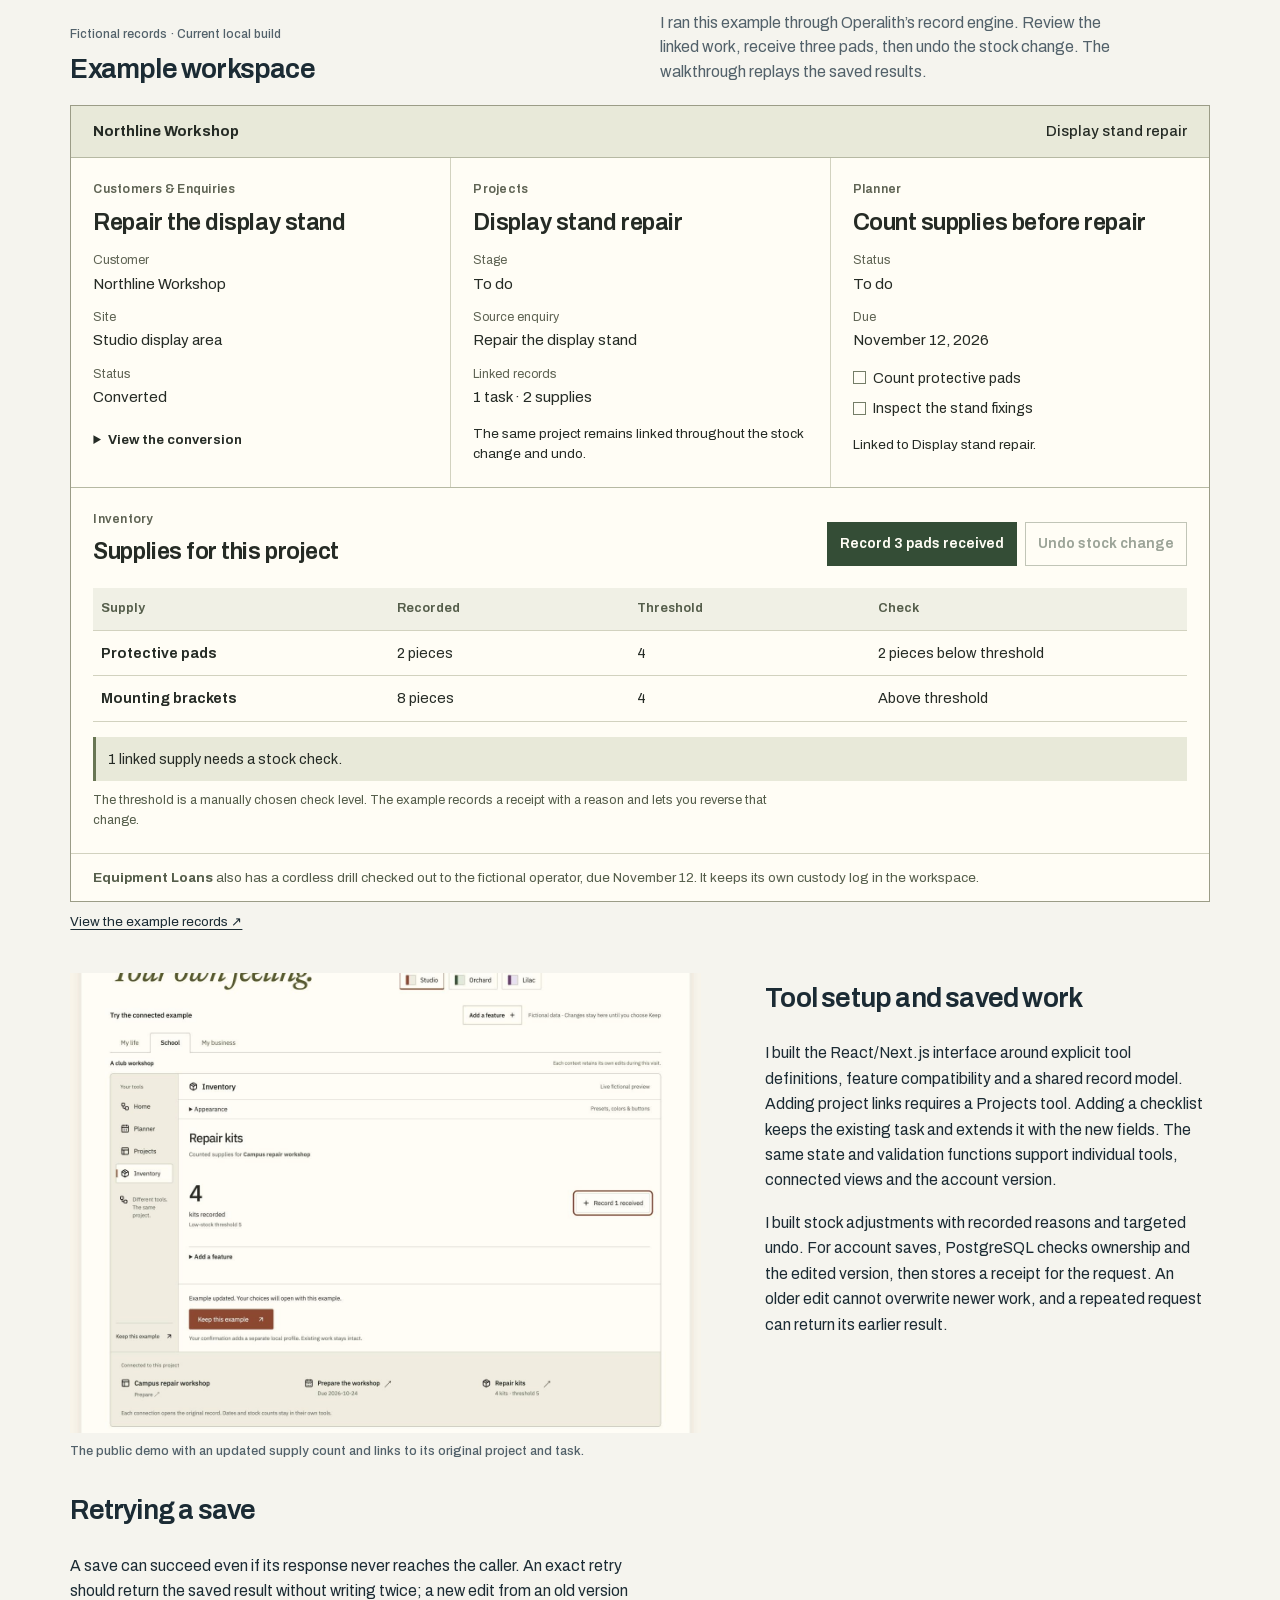
==== commit 0e8ef48f: "Lead with project purpose and give readers a direct contact link" ====
--- a/index.html
+++ b/index.html
@@ -33,7 +33,7 @@
         <h1 id="hero-title">Dylan <br>Becchetti</h1>
         <p class="intro">Engineering software. <br>Mechanical design.</p>
         <p class="hero-story">I’m finishing mechanical engineering at Lehigh. I designed gears for a kinetic sculpture and built a production tracker my Cardinal Glass coworkers used every day. Outside school and work, I’m building Midas to test trading ideas and Operalith to keep everyday work connected.</p>
-        <div class="hero-cta"><a class="primary" href="#work">Explore my work <span aria-hidden="true">↓</span></a><a href="resume.pdf">View résumé ↗</a></div>
+        <div class="hero-cta"><a class="primary" href="#work">Explore my work <span aria-hidden="true">↓</span></a><a href="resume.pdf">View résumé ↗</a><a href="mailto:dylanbecc123@gmail.com">Email me</a></div>
         <p class="availability">Seeking U.S. remote work · Available January 2027</p>
       </div>
       <figure class="hero-figure">
@@ -67,10 +67,10 @@
     </div>
     <div>
       <h2>Software &amp; research</h2>
-      <a href="#midas"><strong>Midas Futures</strong><small>Testing strategies against costs and account rules</small></a>
-      <a href="#production"><strong>Scanned Leverage and Optimized Production</strong><small>Game research and reusable production tools</small></a>
-      <a href="#operalith"><strong>Operalith</strong><small>Connected tools for everyday work</small></a>
-      <a href="#formsby"><strong>Formsby</strong><small>Finding useful matches across websites</small></a>
+      <a href="#midas"><strong>Midas Futures</strong><small>From trading ideas to controlled experiments</small></a>
+      <a href="#production"><strong>Scanned Leverage and Optimized Production</strong><small>From gameplay research to original prototypes</small></a>
+      <a href="#operalith"><strong>Operalith</strong><small>One workspace from customer request to finished job</small></a>
+      <a href="#formsby"><strong>Formsby</strong><small>One request, a private shortlist across sources</small></a>
     </div>
   </nav>
 </div>
@@ -260,7 +260,7 @@
     </section>
     <p class="midas-reuse">I reused the same worker and request format for a Micro E-mini Russell 2000 experiment with different strategy rules and data. It completed <strong>4,880 priced comparisons</strong> across 488 eligible sessions. None of its ten evaluation blocks selected a candidate. This is the part I want to keep building on: finding stronger ideas and data, then comparing them under the same checks.</p>
     <section class="midas-results" id="midas-results" aria-labelledby="midas-results-title">
-      <div class="pipeline-intro"><h3 id="midas-results-title">Research results</h3><p>These four experiments show how the results change as I add harder tests: drawdown limits, higher costs, alternate components and shared account rules.</p></div>
+      <div class="pipeline-intro"><h3 id="midas-results-title">Four separate research studies</h3><p>Each study uses its own market, time window and assumptions. Together they show what changes when I test drawdown limits, higher costs, alternate components and shared account rules.</p></div>
       <div class="result-studies">
 <article class="result-study" id="midas-result-backtest"><h4>Historical strategy backtests</h4><p class="study-question">Would a session loss rule preserve a trend strategy’s gains while limiting drawdown?</p><p class="study-scope">Six gold-futures risk-rule variants · One contract · 334 sessions each, March 2025–June 2026</p><table class="evidence-table"><caption>Highest-net variant, with its risk result</caption><thead><tr><th scope="col">Saved measure</th><th scope="col">Modeled result</th></tr></thead><tbody><tr><th scope="row">Net after fees and slippage</th><td>+$24,386.72</td></tr><tr><th scope="row">Maximum minute drawdown</th><td>$6,631.20</td></tr><tr><th scope="row">Declared drawdown limit</th><td>$2,000</td></tr></tbody></table><p>All six variants were net positive under the declared costs. None met the drawdown limit. The complete comparison keeps the positive returns alongside the failed risk checks.</p><details><summary>Compare all six variants and costs</summary><table class="evidence-table"><caption>Same familiar historical sessions and cost model</caption><thead><tr><th scope="col">Variant</th><th scope="col">Net P&amp;L</th><th scope="col">Minute drawdown</th></tr></thead><tbody><tr><th scope="row">Gold variant 1</th><td>$19,762.72</td><td>$8,682.28</td></tr><tr><th scope="row">Gold variant 2</th><td>$24,386.72</td><td>$6,631.20</td></tr><tr><th scope="row">Gold variant 3</th><td>$22,411.72</td><td>$10,648.28</td></tr><tr><th scope="row">Gold variant 4</th><td>$17,943.72</td><td>$6,574.04</td></tr><tr><th scope="row">Gold variant 5</th><td>$21,794.72</td><td>$5,708.88</td></tr><tr><th scope="row">Gold variant 6</th><td>$21,965.72</td><td>$6,797.48</td></tr></tbody></table><p>For the highest-net variant: $26,364 gross − $641.28 fees − $1,336 slippage = $24,386.72 net. Each round trip models $1.92 in fees and two adverse ticks per side at $1 per tick. This is familiar historical data, not held-out performance or an account payout.</p></details><p class="result-source">Committed on main · <code>8152895f</code></p></article>
 <article class="result-study" id="midas-result-batch"><h4>192-variant batch campaign</h4><p class="study-question">Do any gold or crude-oil variants survive higher execution costs and prior-only selection?</p><p class="study-scope">Gold and crude-oil futures · Four product/session groups · Eight completed shards</p><table class="evidence-table"><caption>384 priced comparisons across 192 variants</caption><thead><tr><th scope="col">Full-window test</th><th scope="col">Positive variants</th></tr></thead><tbody><tr><th scope="row">Base cost: $5.22 per trade</th><td>19 / 192</td></tr><tr><th scope="row">Stress cost: $13.22 per trade</th><td>0 / 192</td></tr><tr><th scope="row">Account-research candidates</th><td>0</td></tr></tbody></table><p>The full-window positives did not survive higher execution costs. The saved walk-forward selection used earlier sessions to choose a variant, then evaluated the following window; it advanced no account candidate.</p><details><summary>How the batch was compared</summary><p>I kept the declared variant inventory, shard outputs and prior-only selection together. Selection used 60 earlier sessions and 30 validation sessions. The four groups had different usable history; one had too little for a fold. Missing source coverage was retained rather than silently treated as a completed test. These are familiar development windows, not independent or untouched trials.</p></details><p class="result-source">Completed results retained on research branch · <code>22502810</code></p></article>
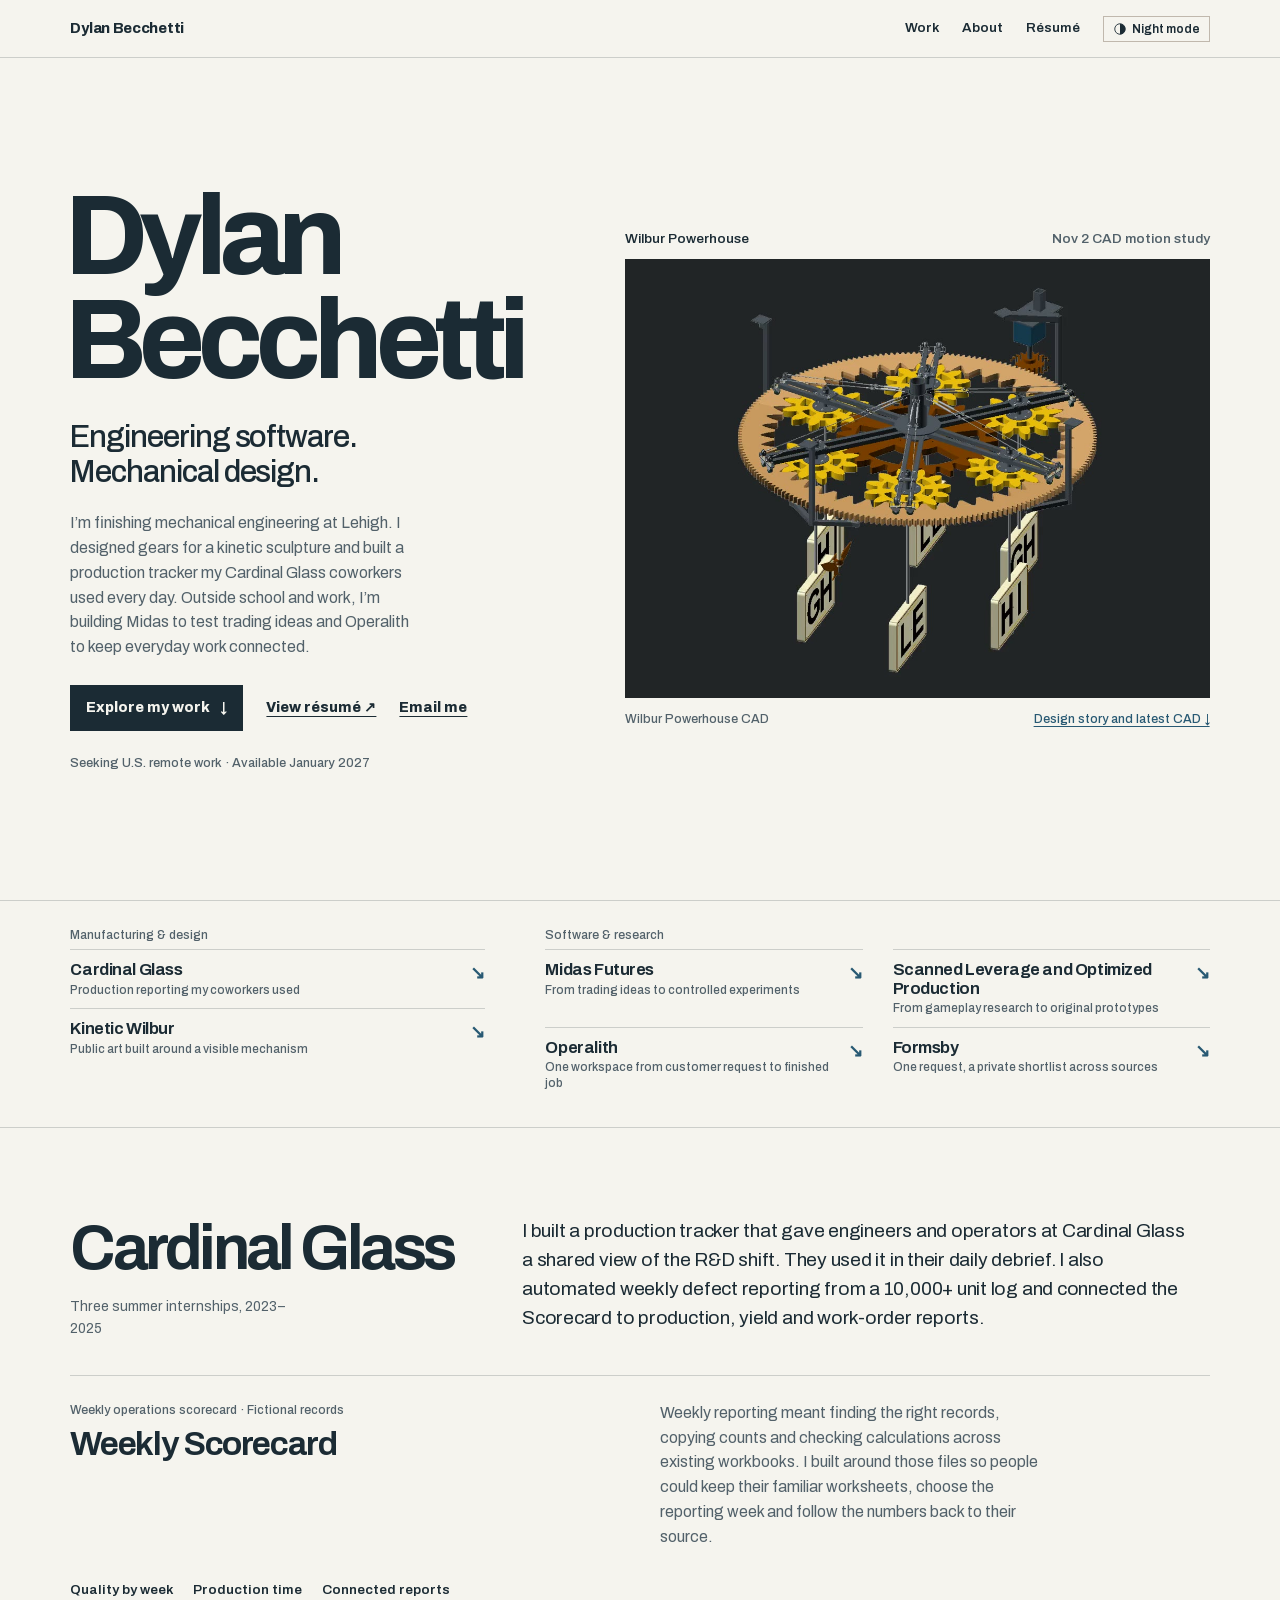
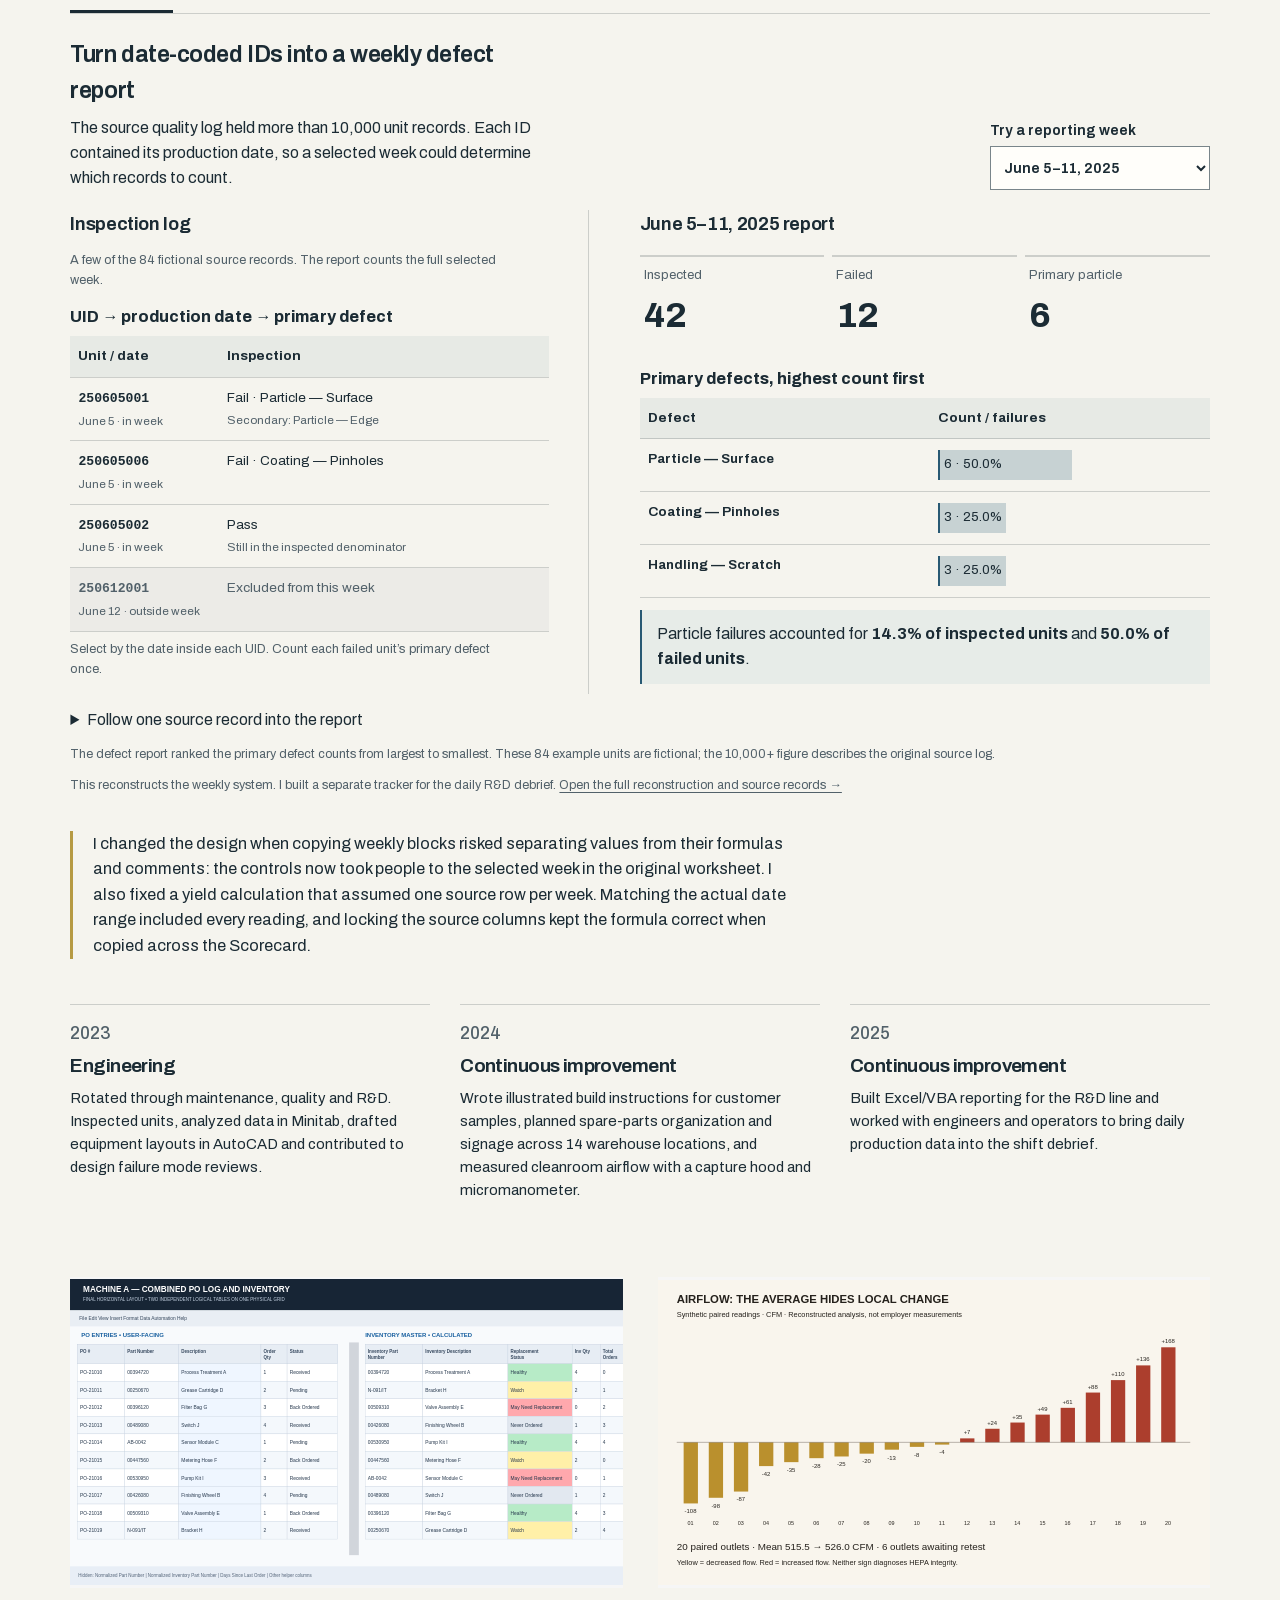
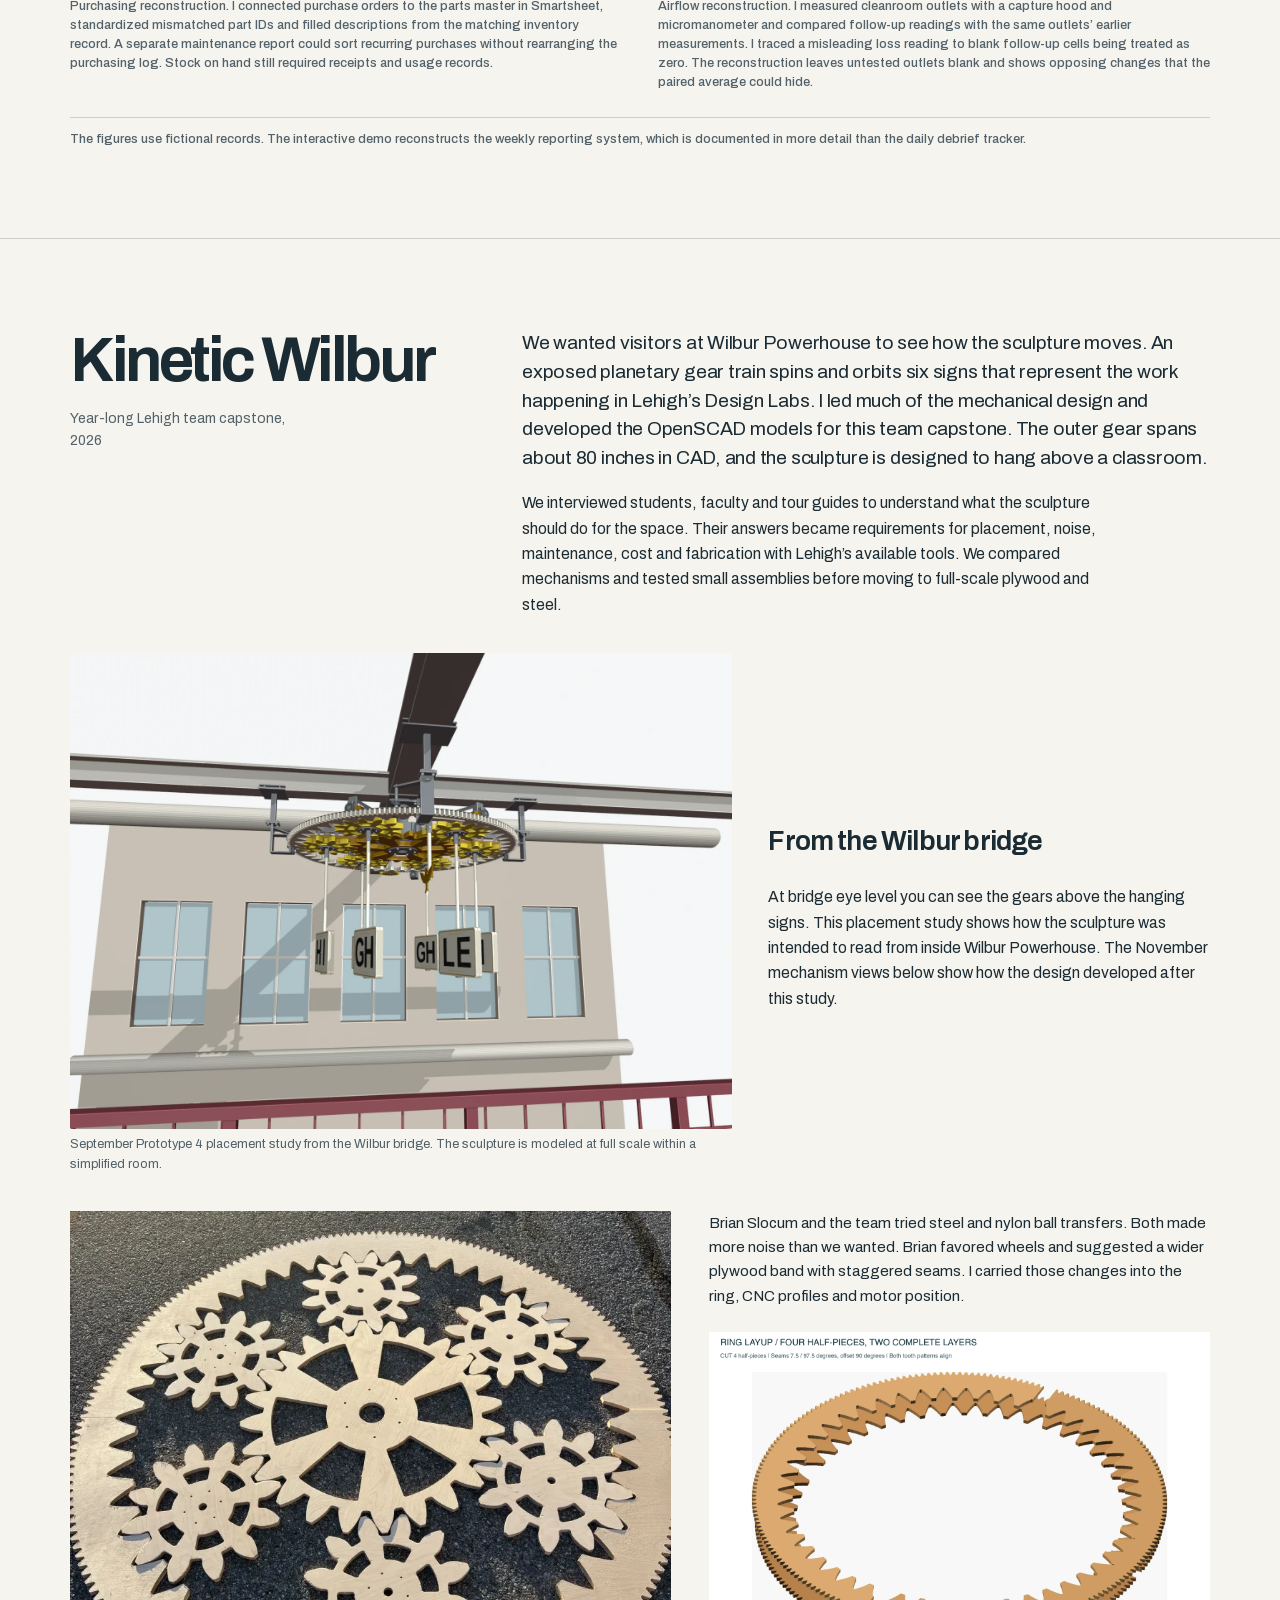
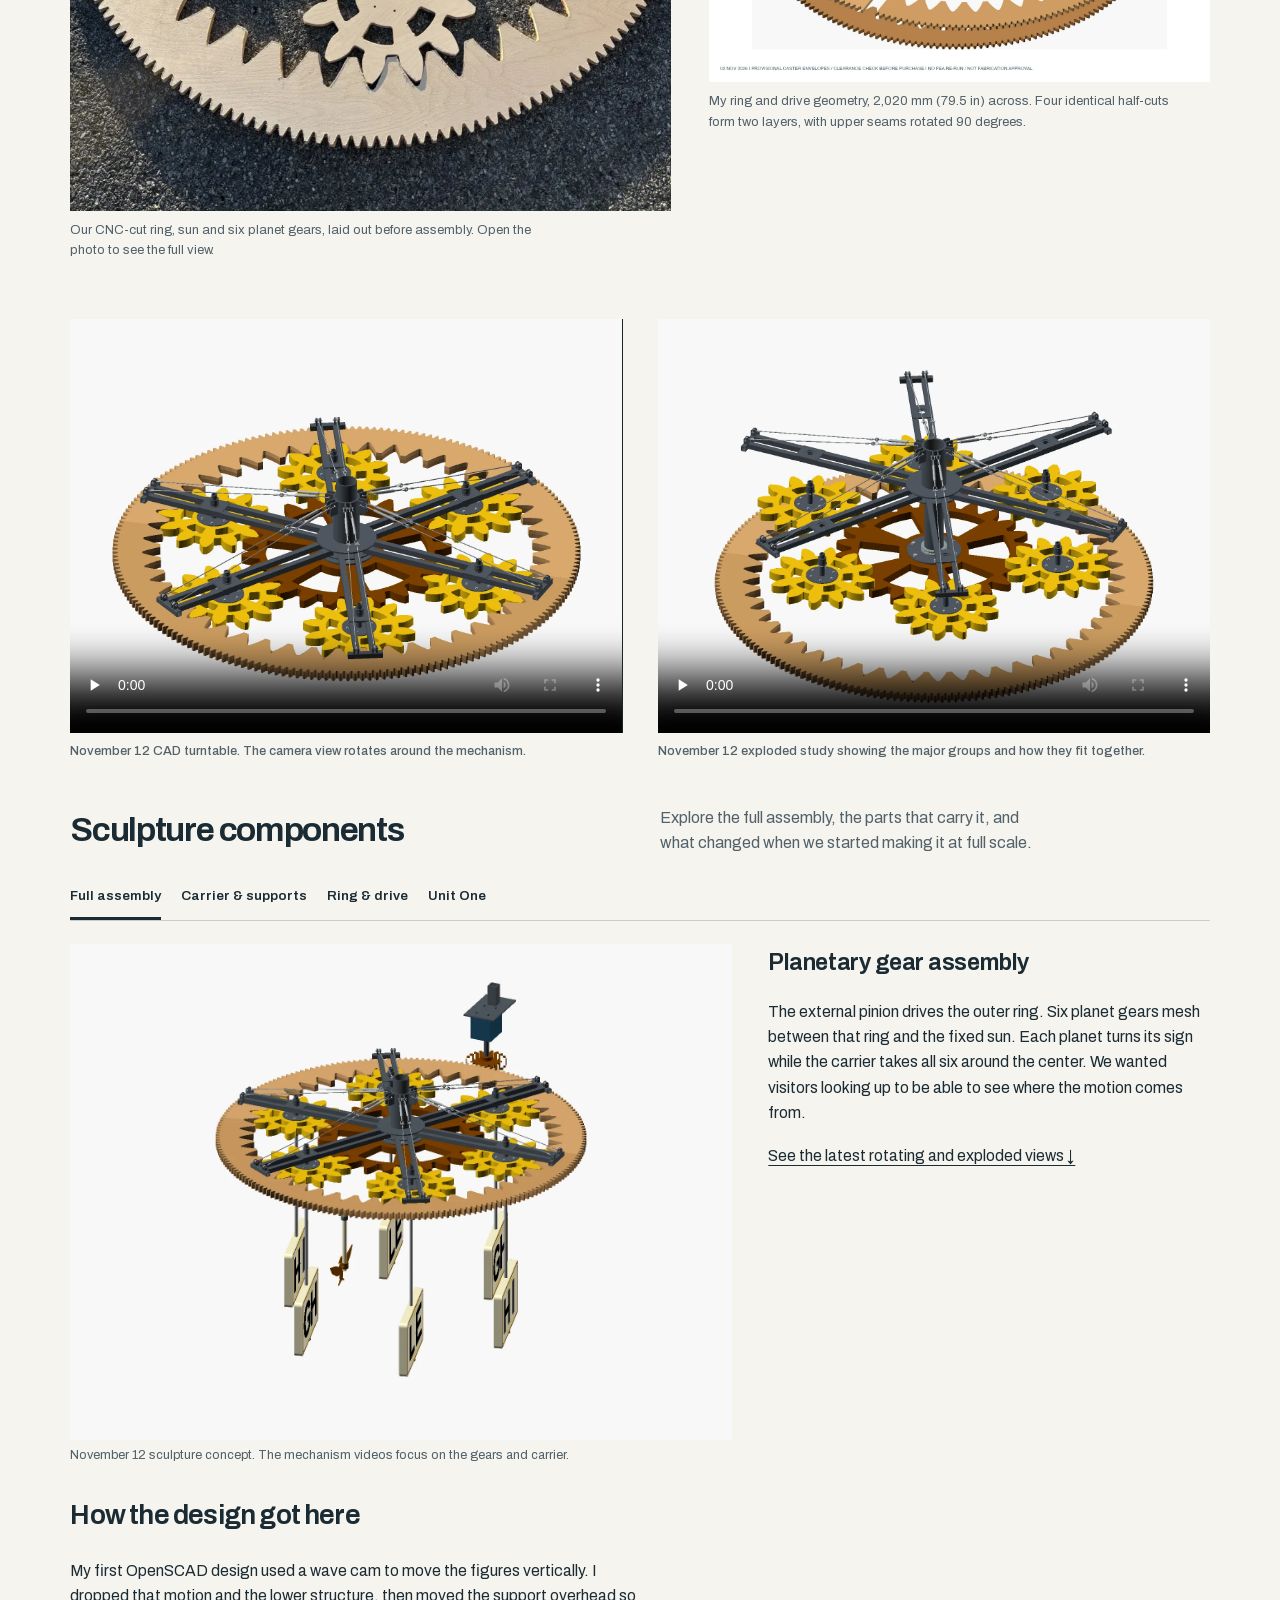
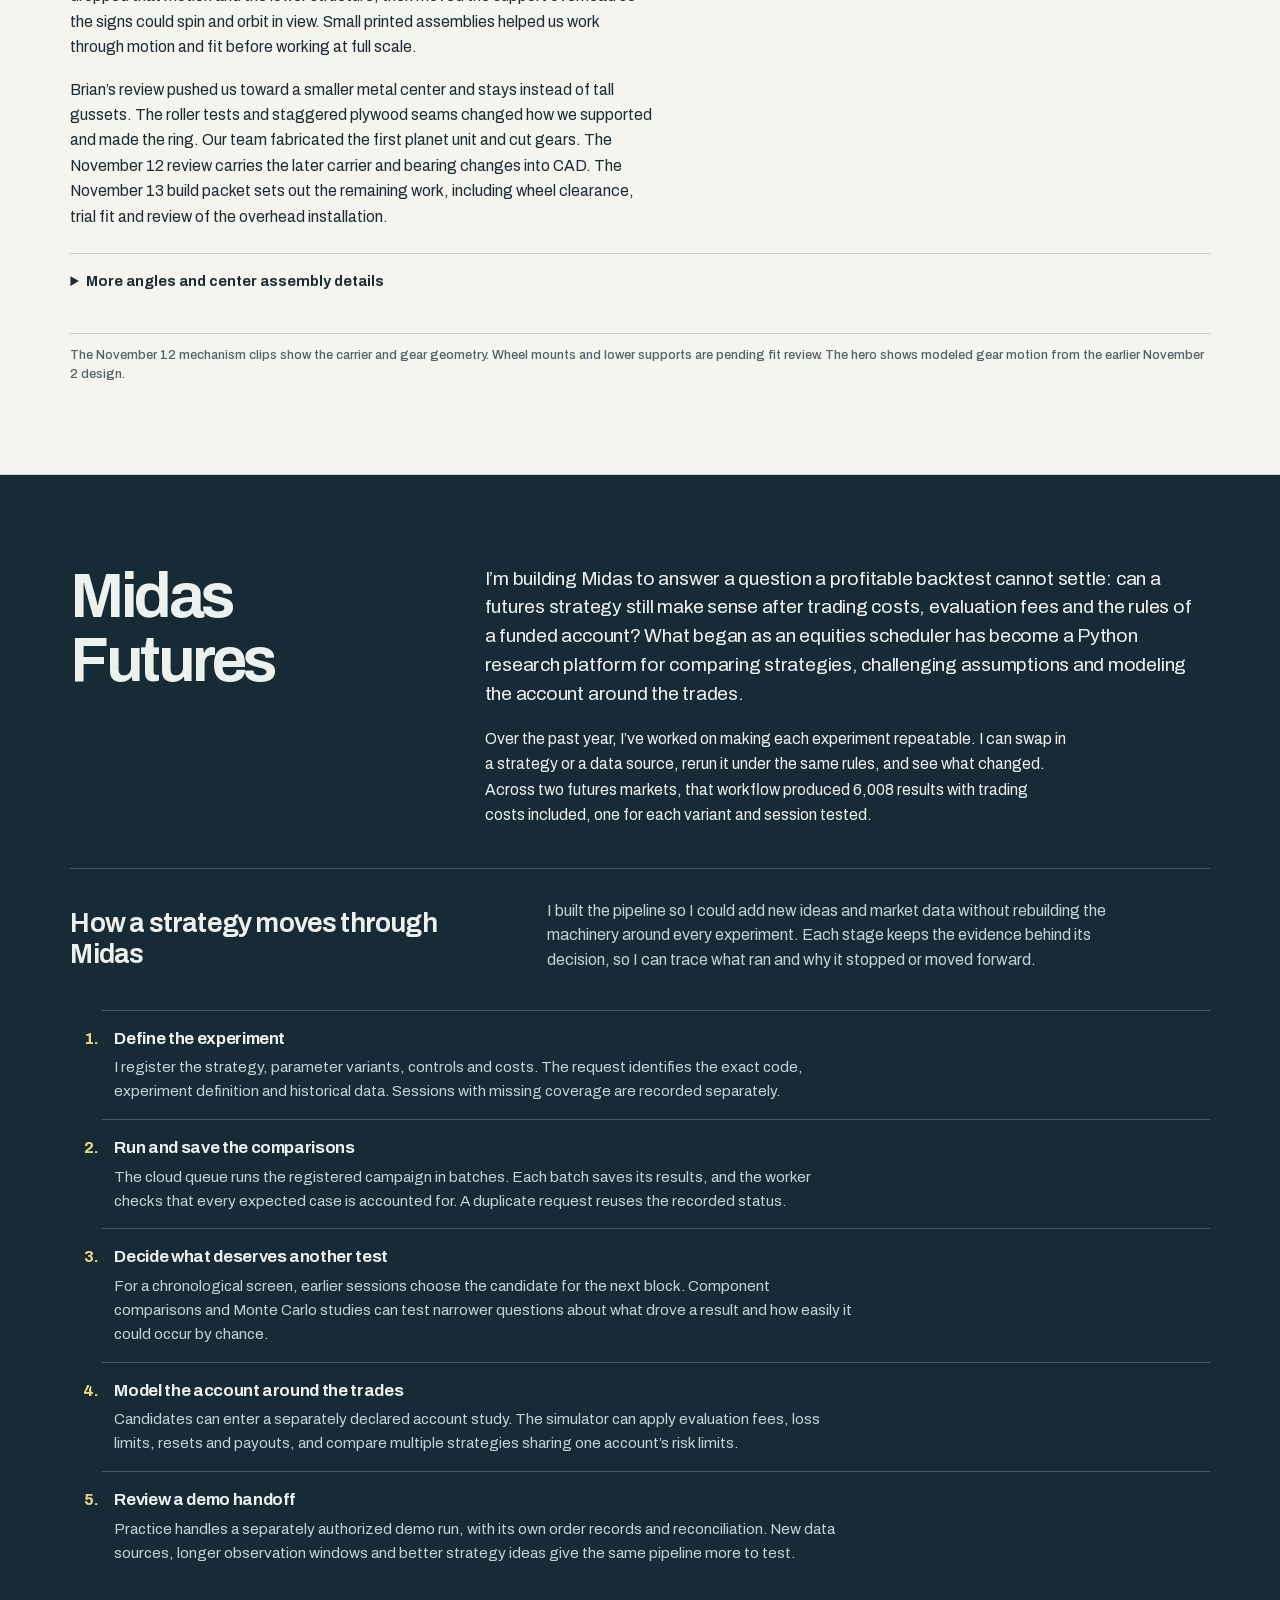
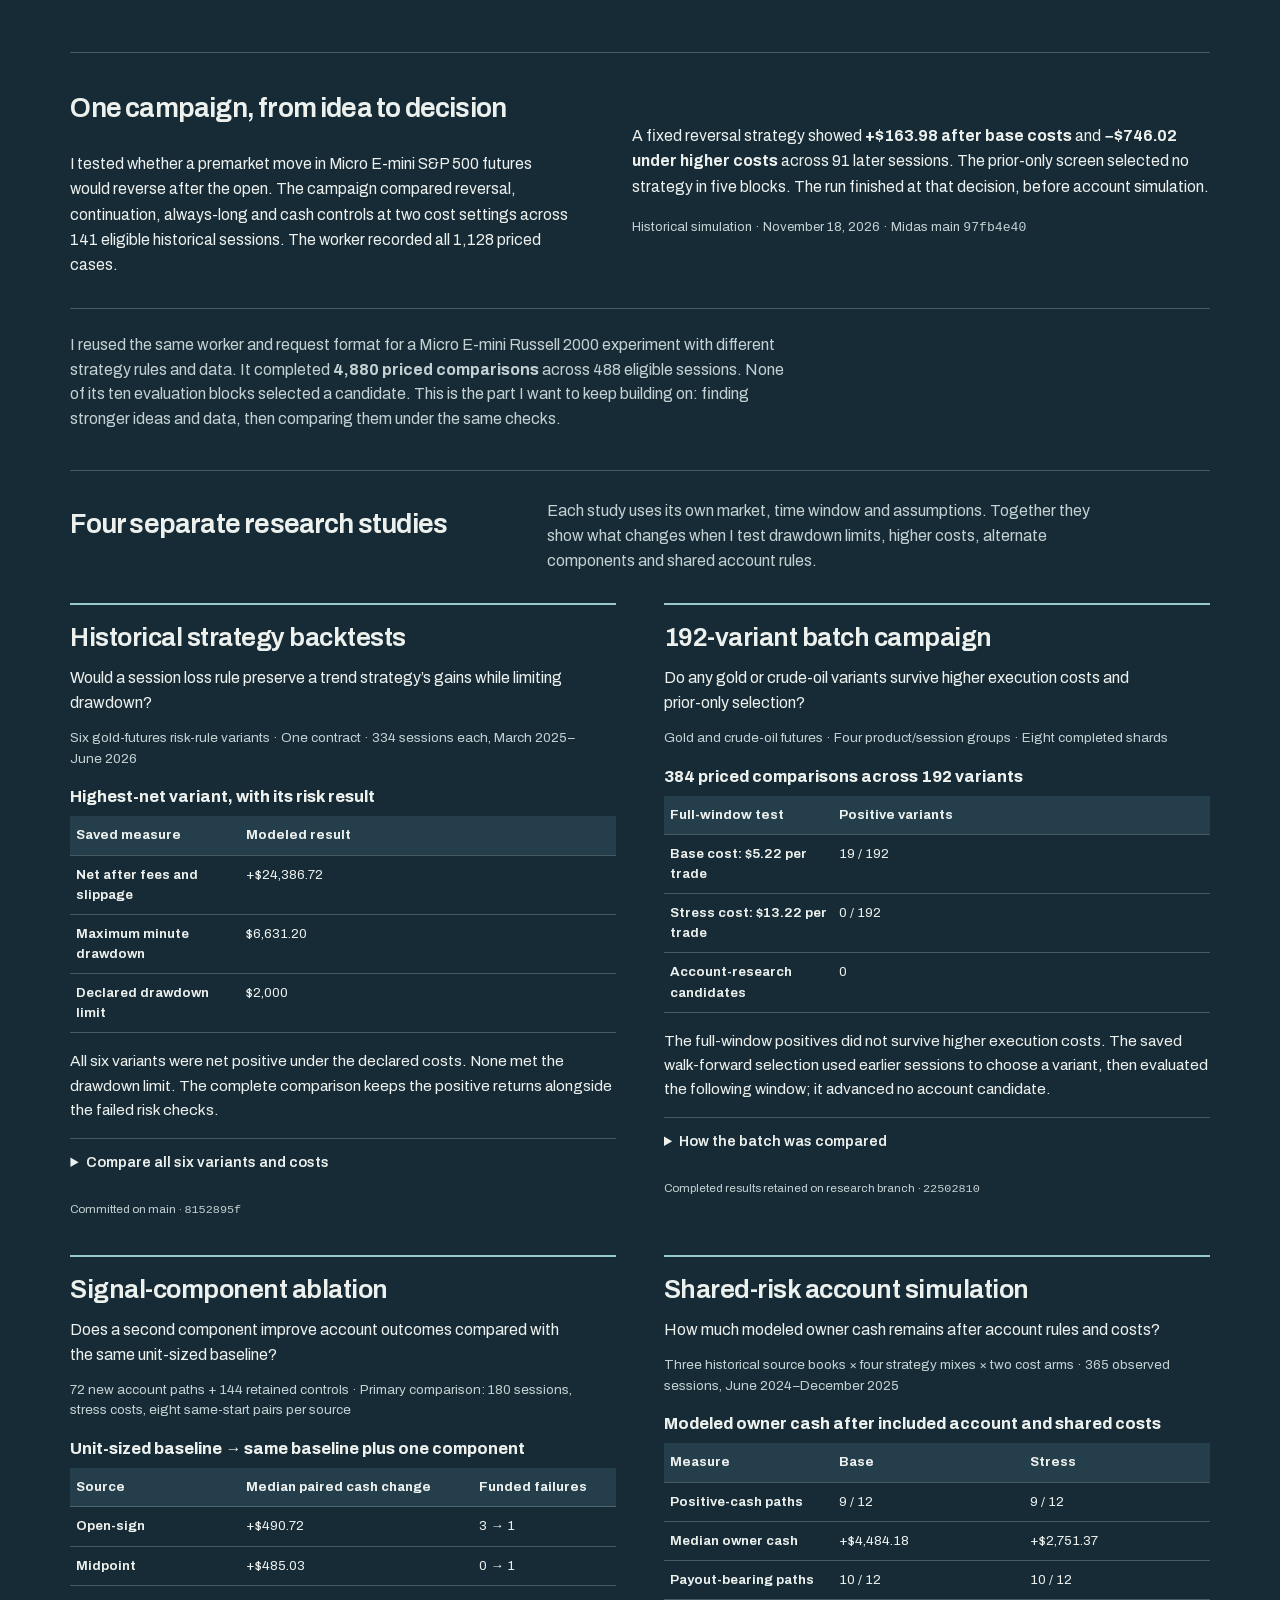
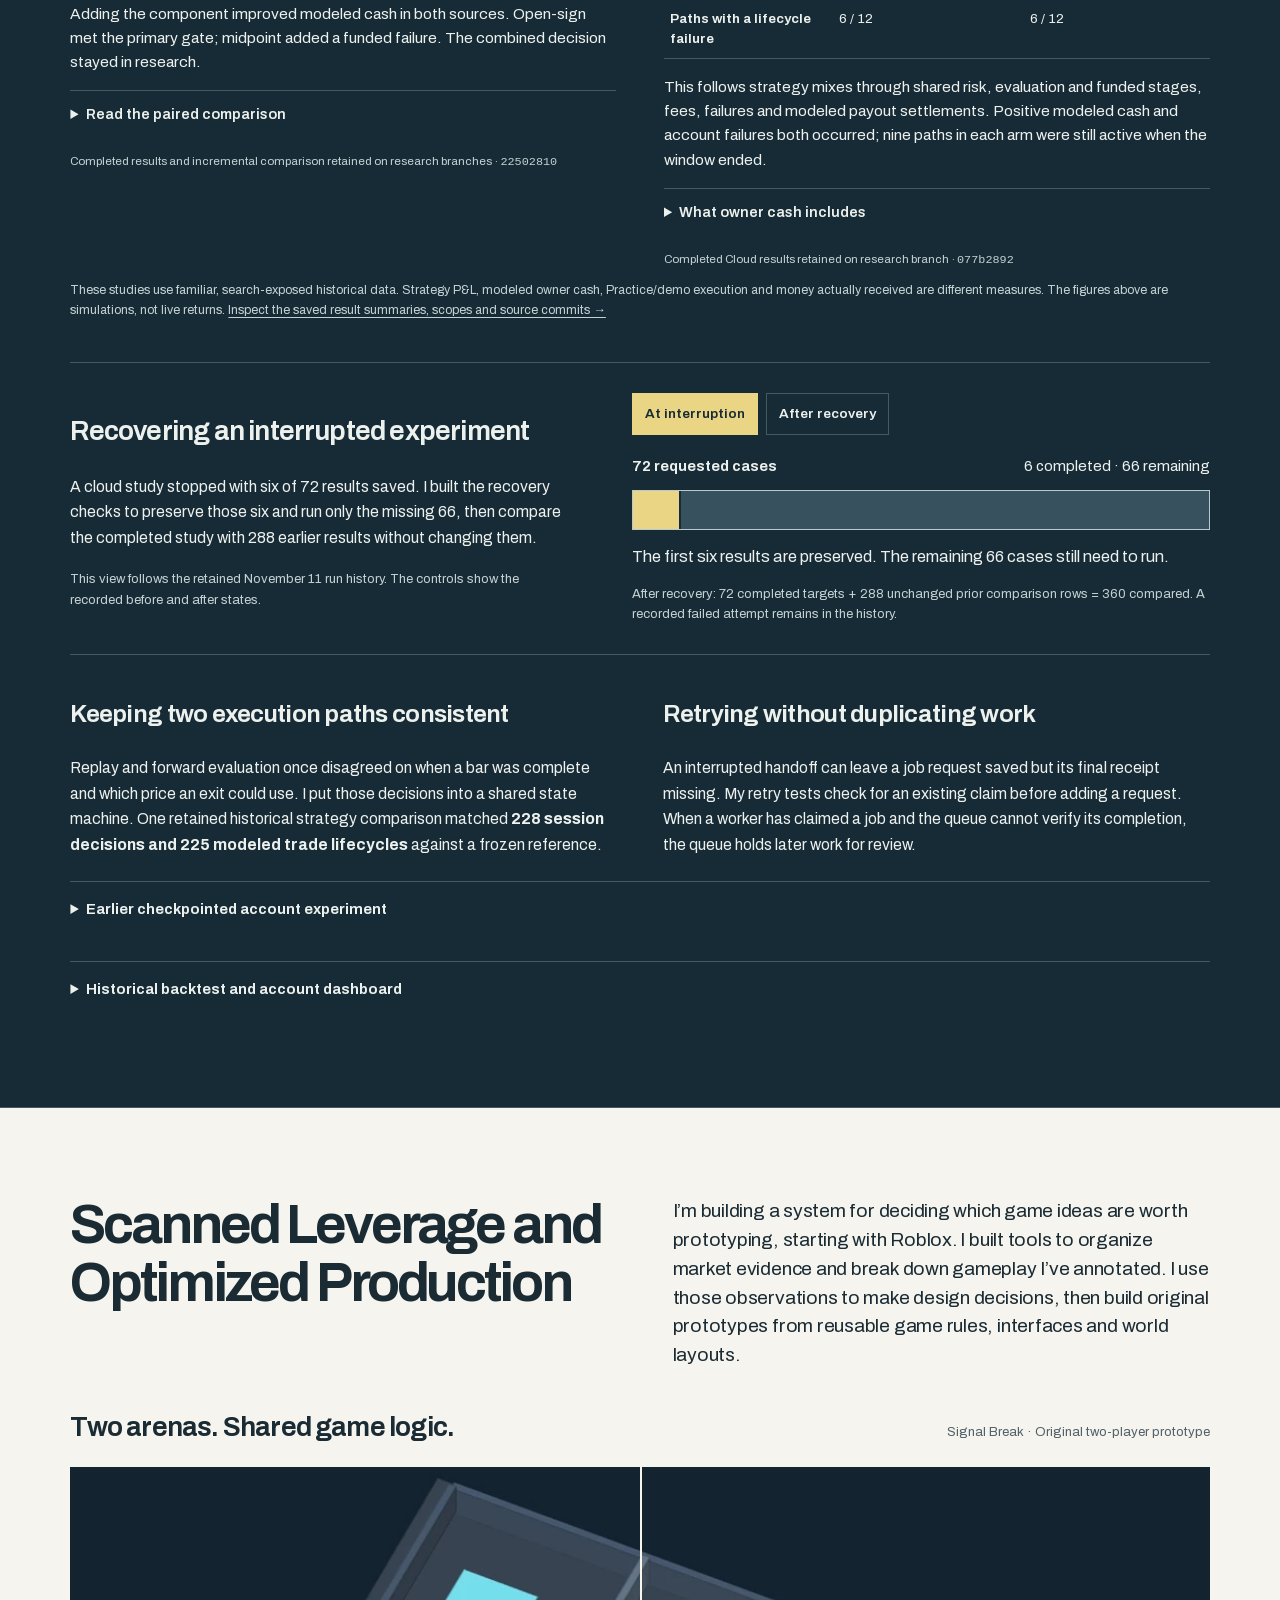
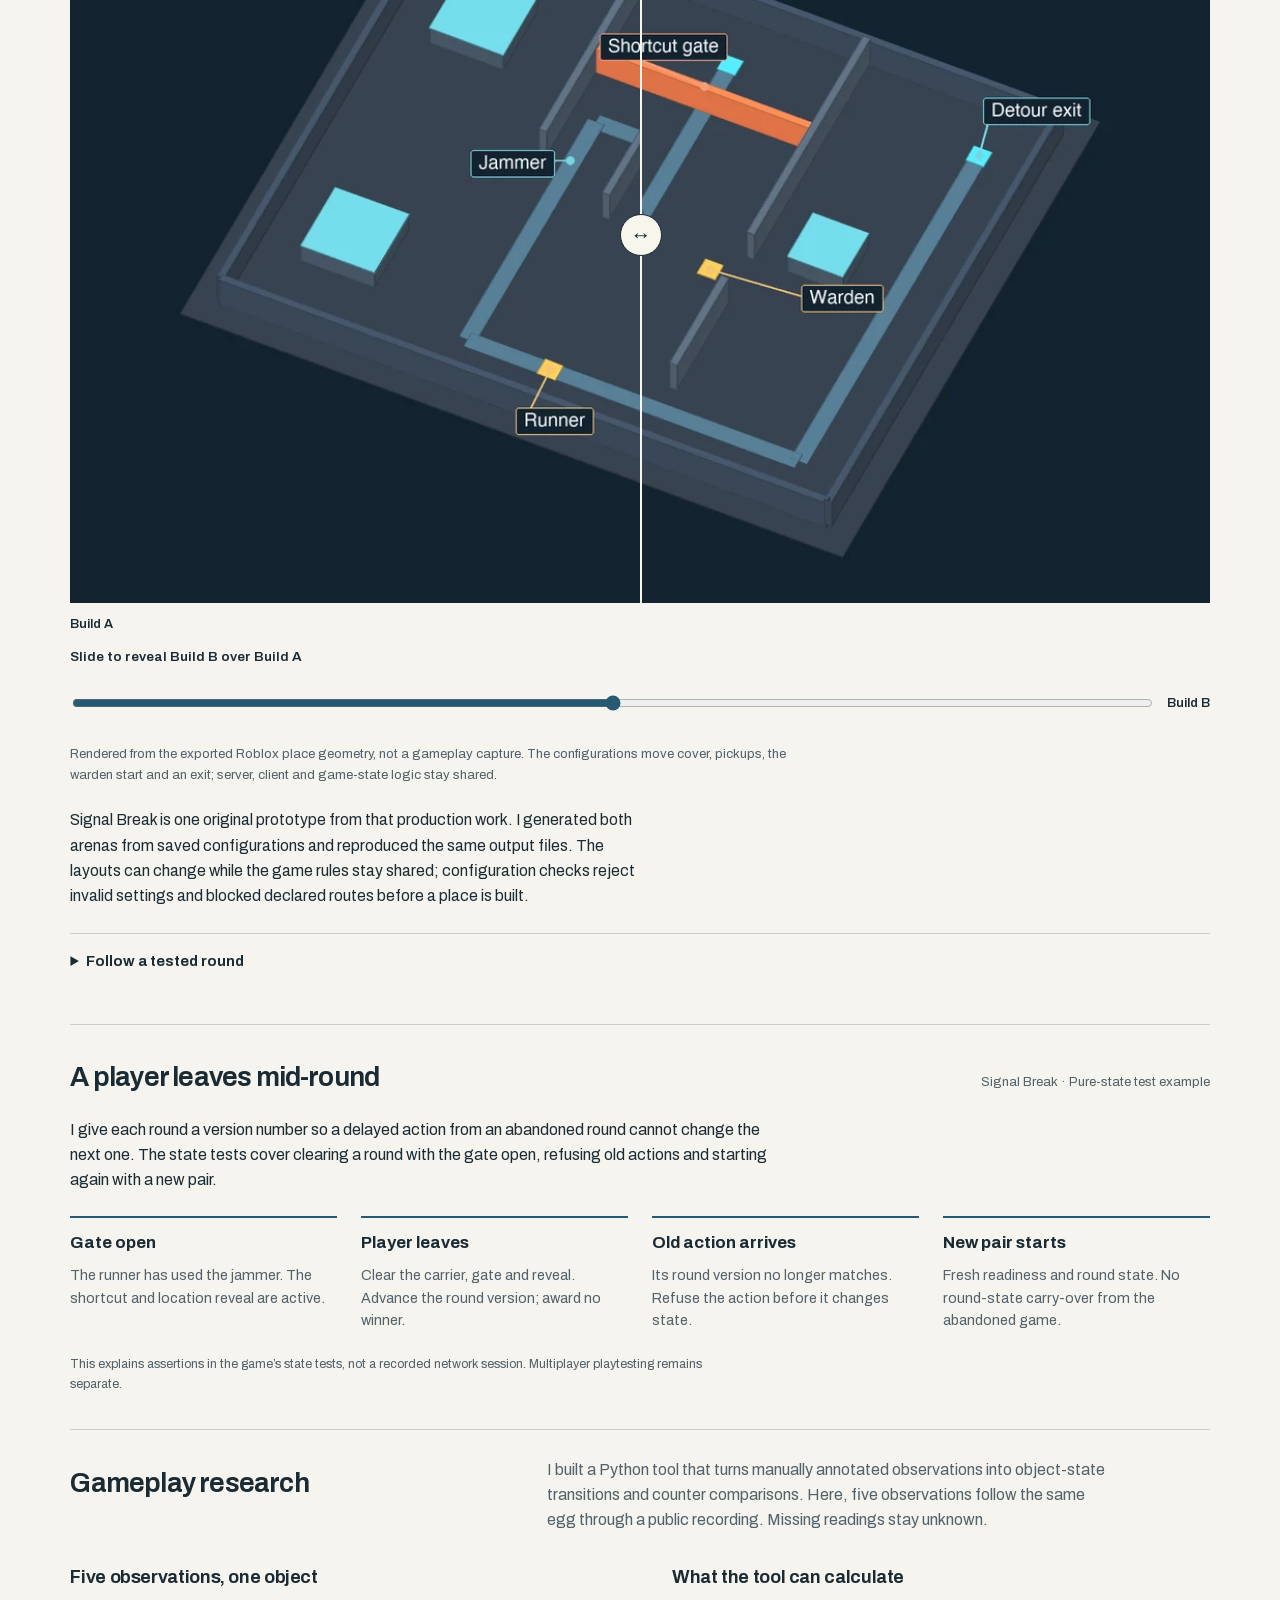
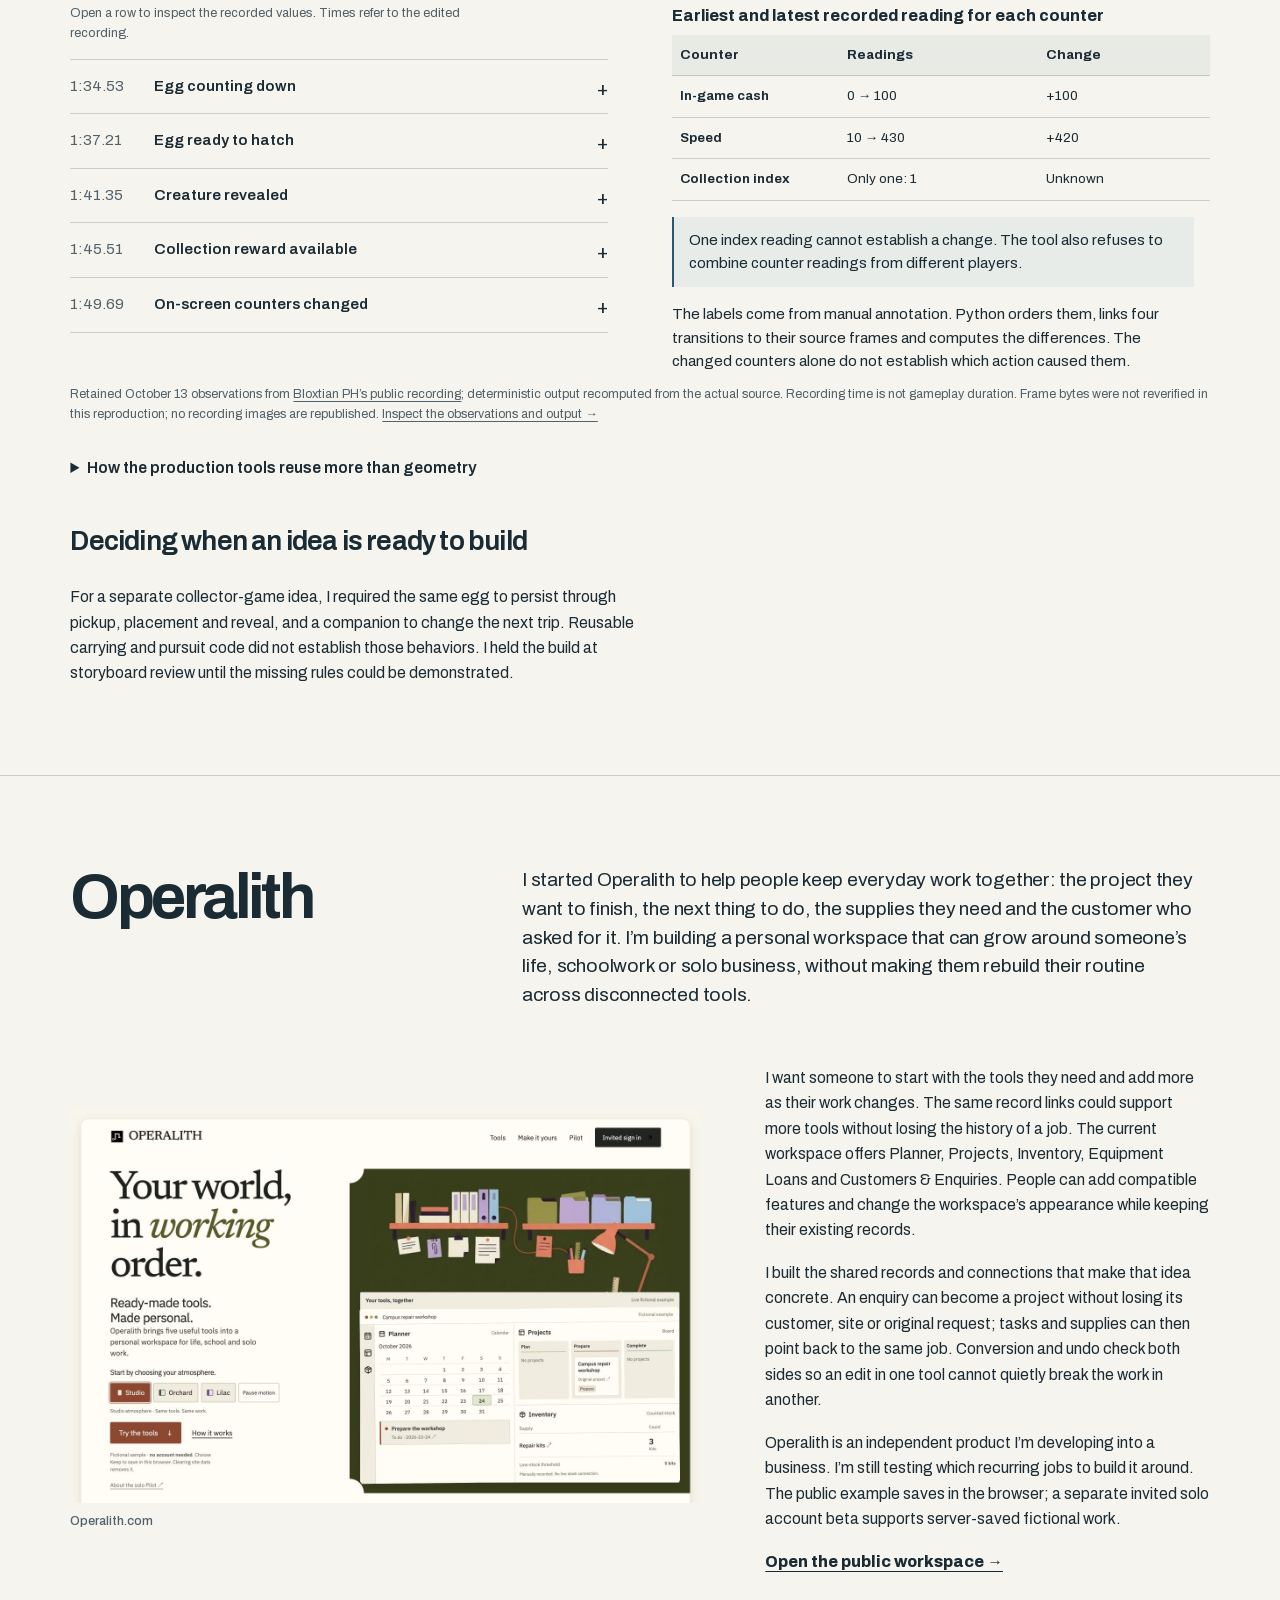
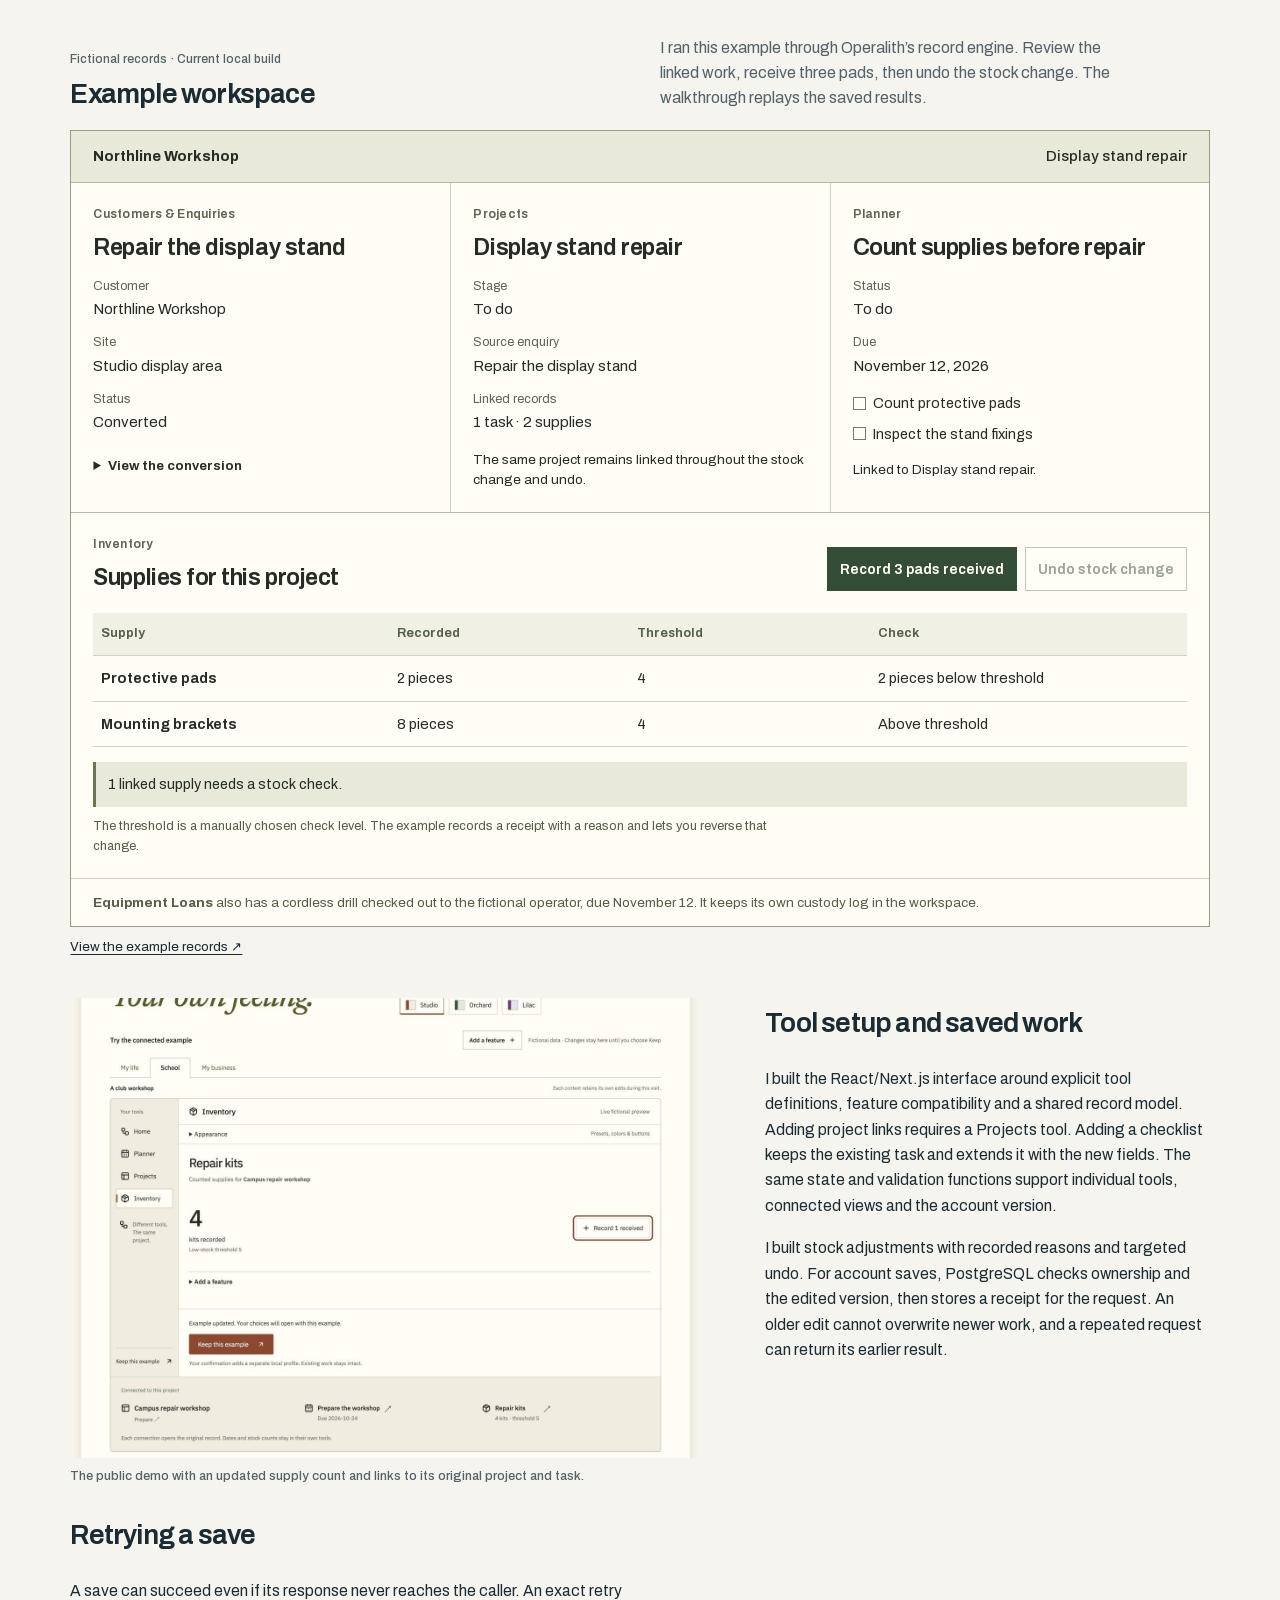
==== commit 75adce62: "Clarify the Midas campaign result count" ====
--- a/index.html
+++ b/index.html
@@ -232,7 +232,7 @@
       <h2 id="midas-title">Midas Futures</h2>
       <div class="case-prose">
         <p class="deck">I’m building Midas to answer a question a profitable backtest cannot settle: can a futures strategy still make sense after trading costs, evaluation fees and the rules of a funded account? What began as an equities scheduler has become a Python research platform for comparing strategies, challenging assumptions and modeling the account around the trades.</p>
-        <p>I started with a scheduler and kept running into bigger questions about what to test, how to know the result held up, and how to continue when a job stopped. I’ve spent about a year building the research system around those questions.</p>
+        <p>Over the past year, I’ve worked on making each experiment repeatable. I can swap in a strategy or a data source, rerun it under the same rules, and see what changed. Across two futures markets, that workflow produced 6,008 results with trading costs included, one for each variant and session tested.</p>
       </div>
     </div>
     <section class="pipeline-map" id="midas-pipeline" aria-labelledby="midas-pipeline-title">
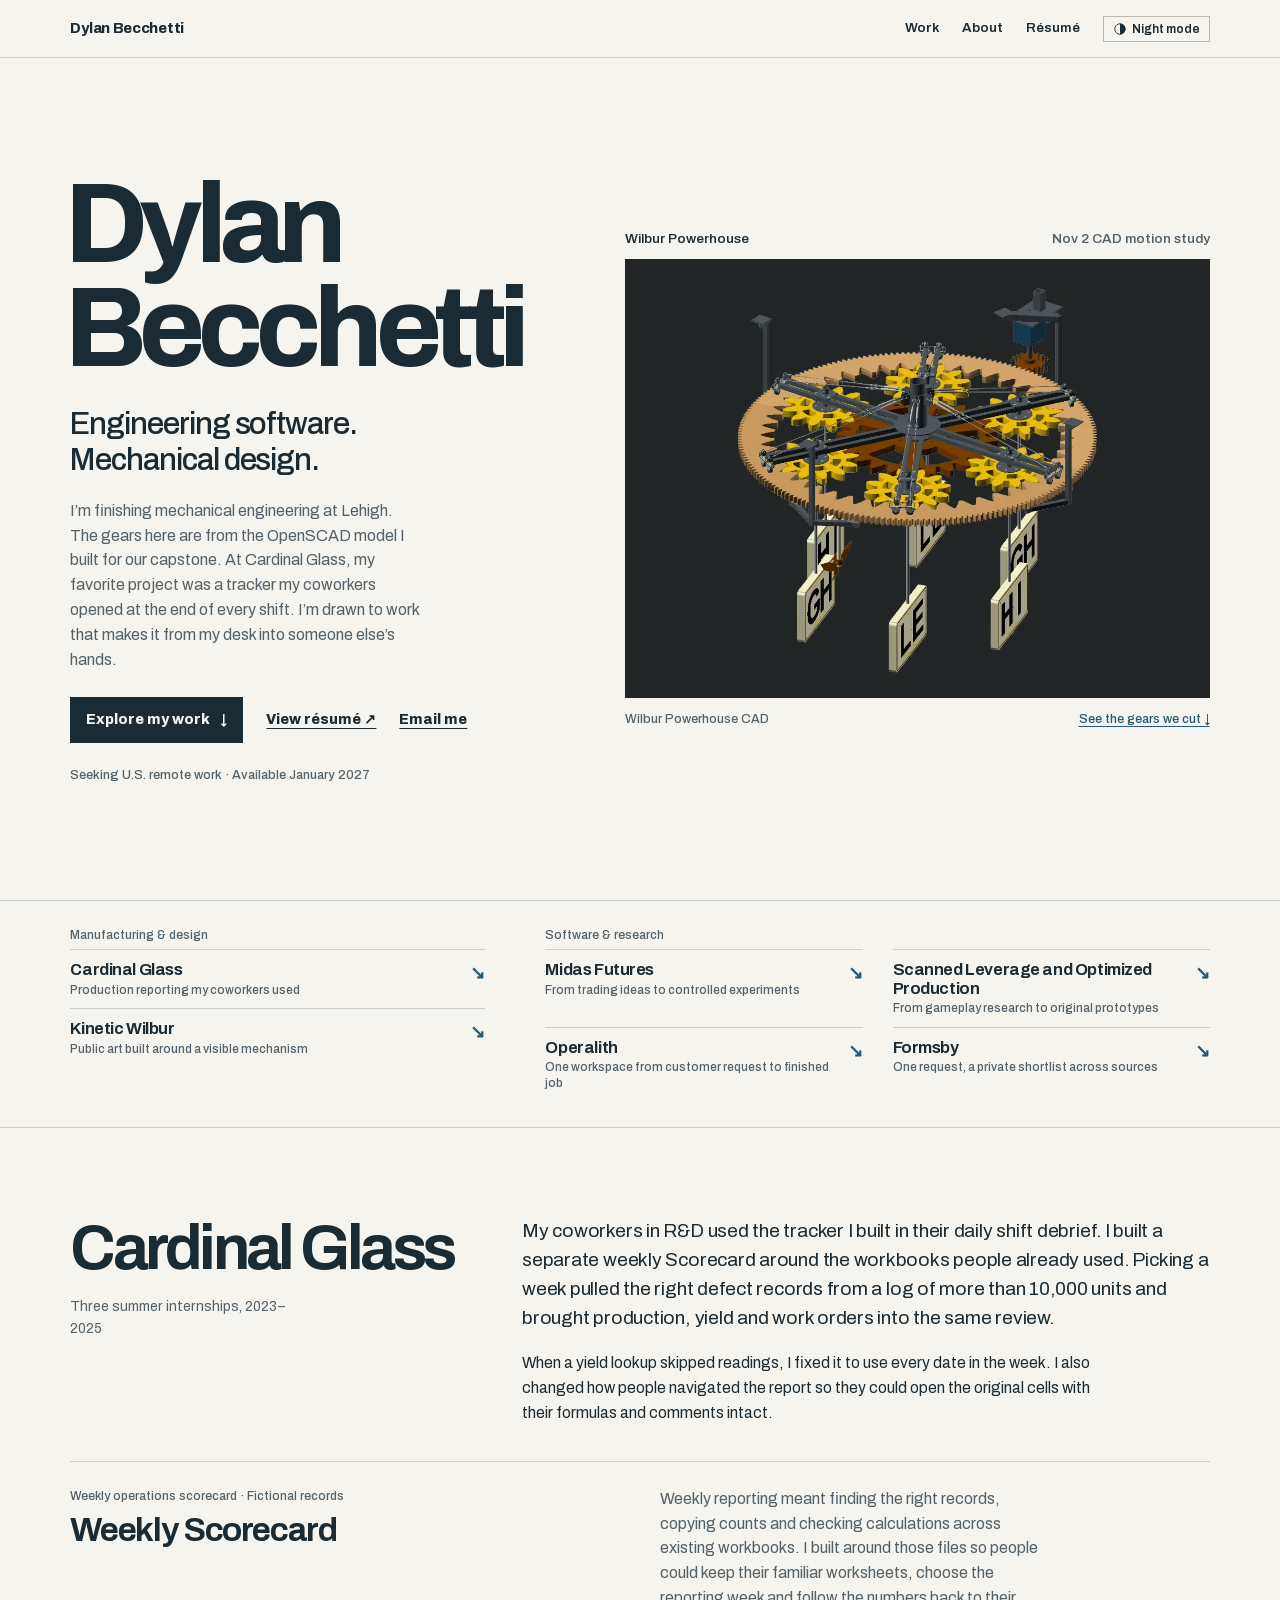
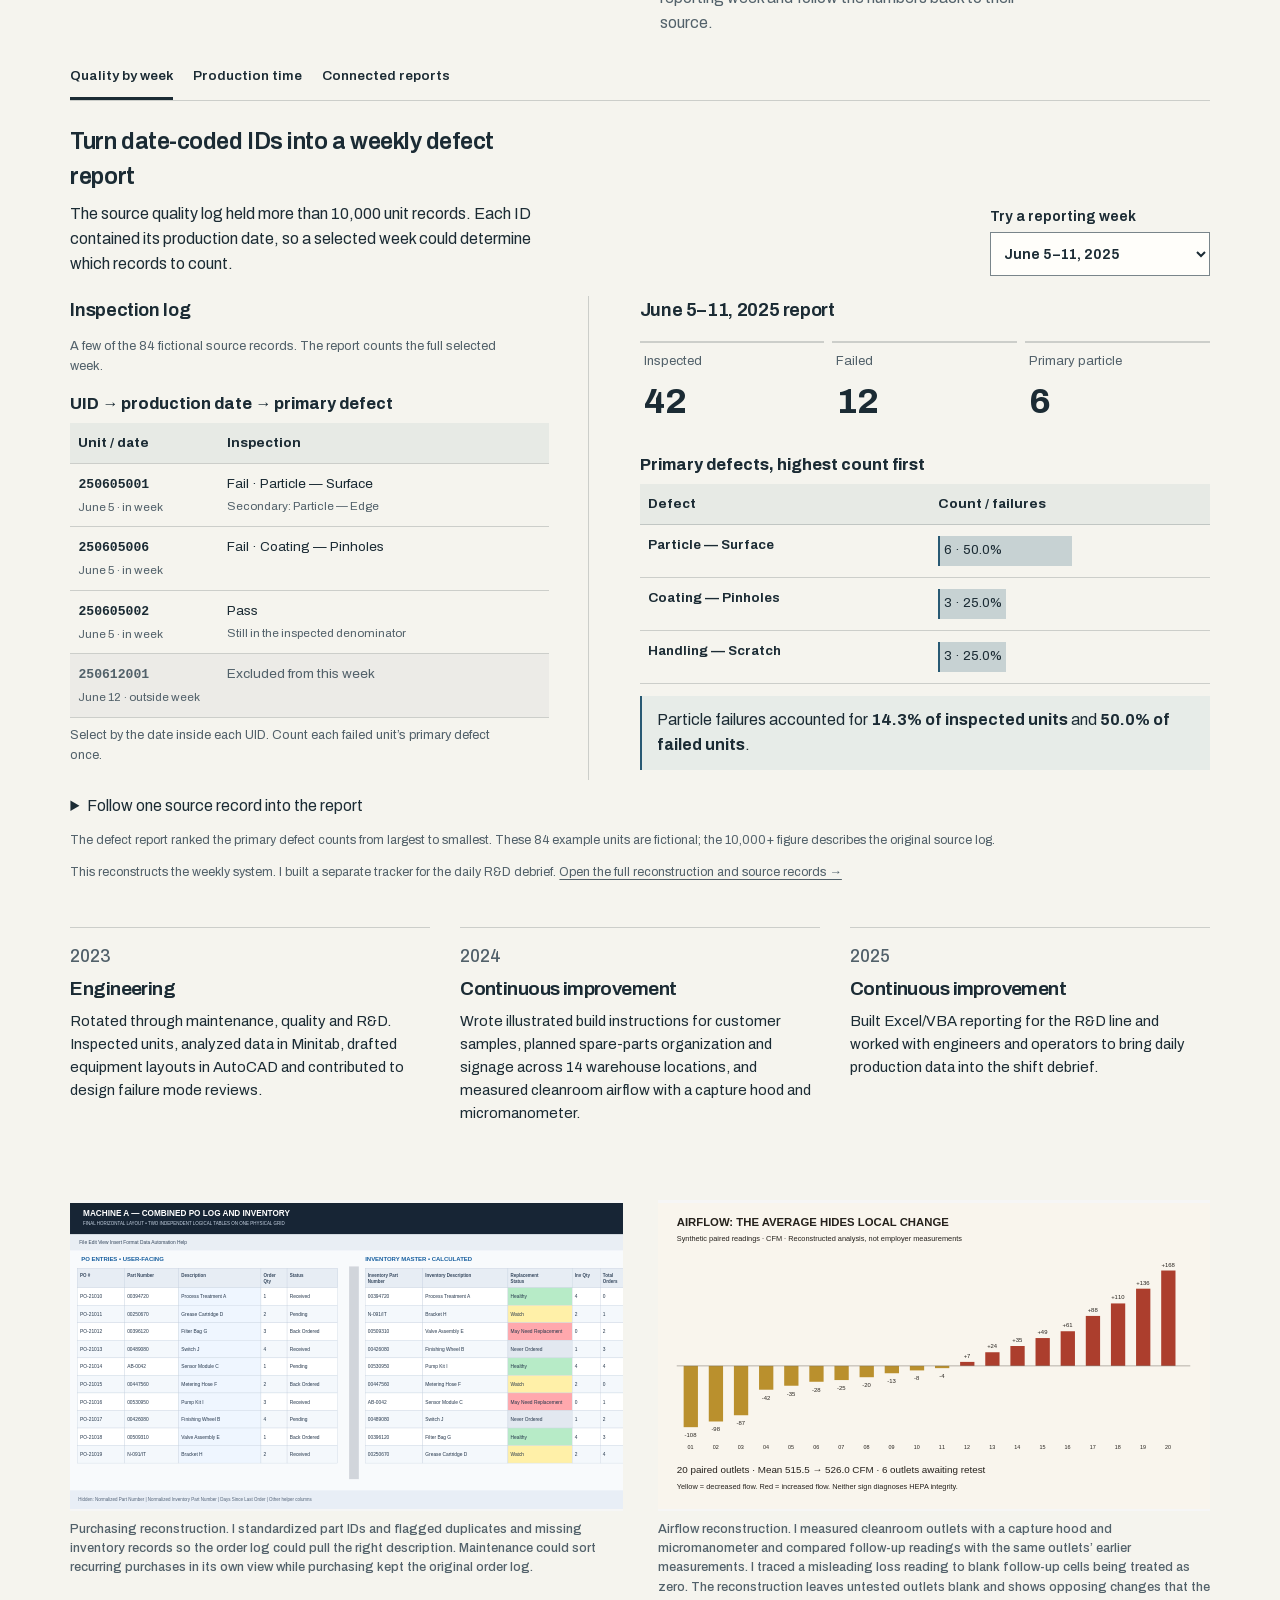
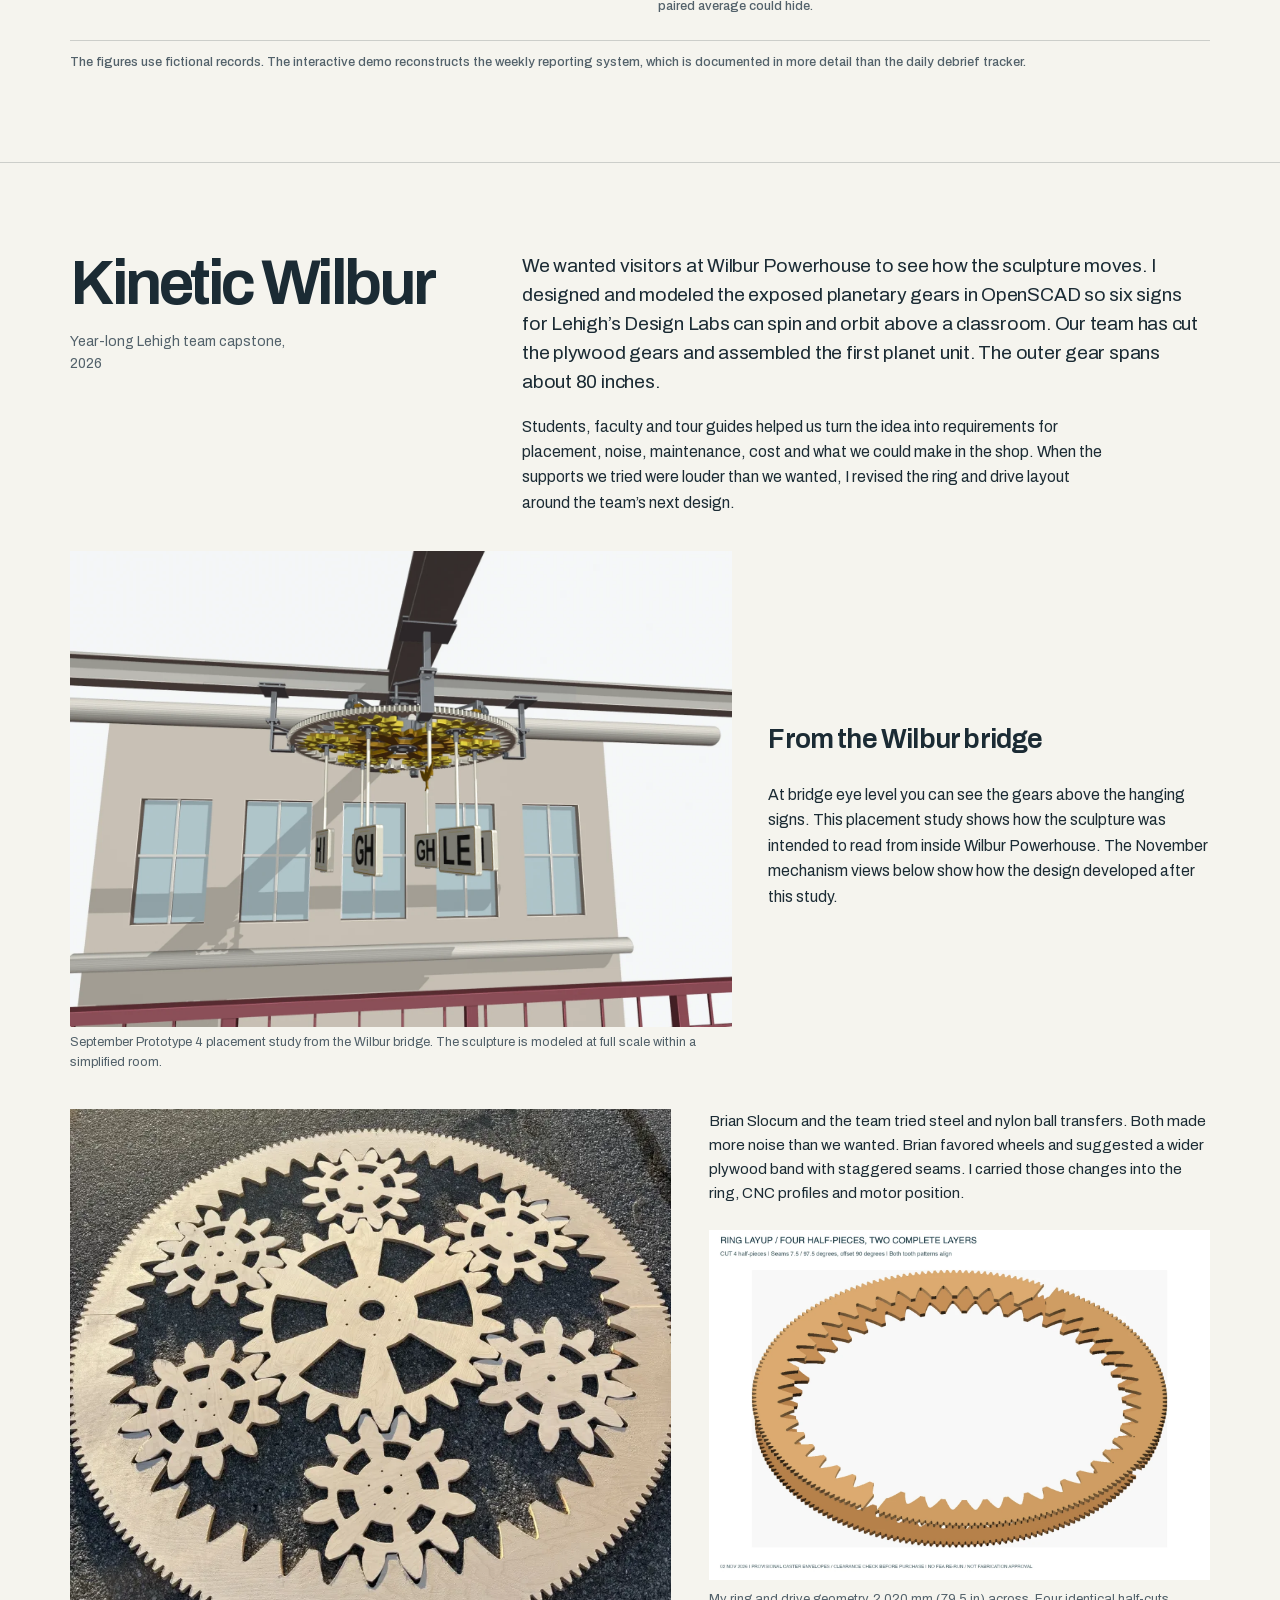
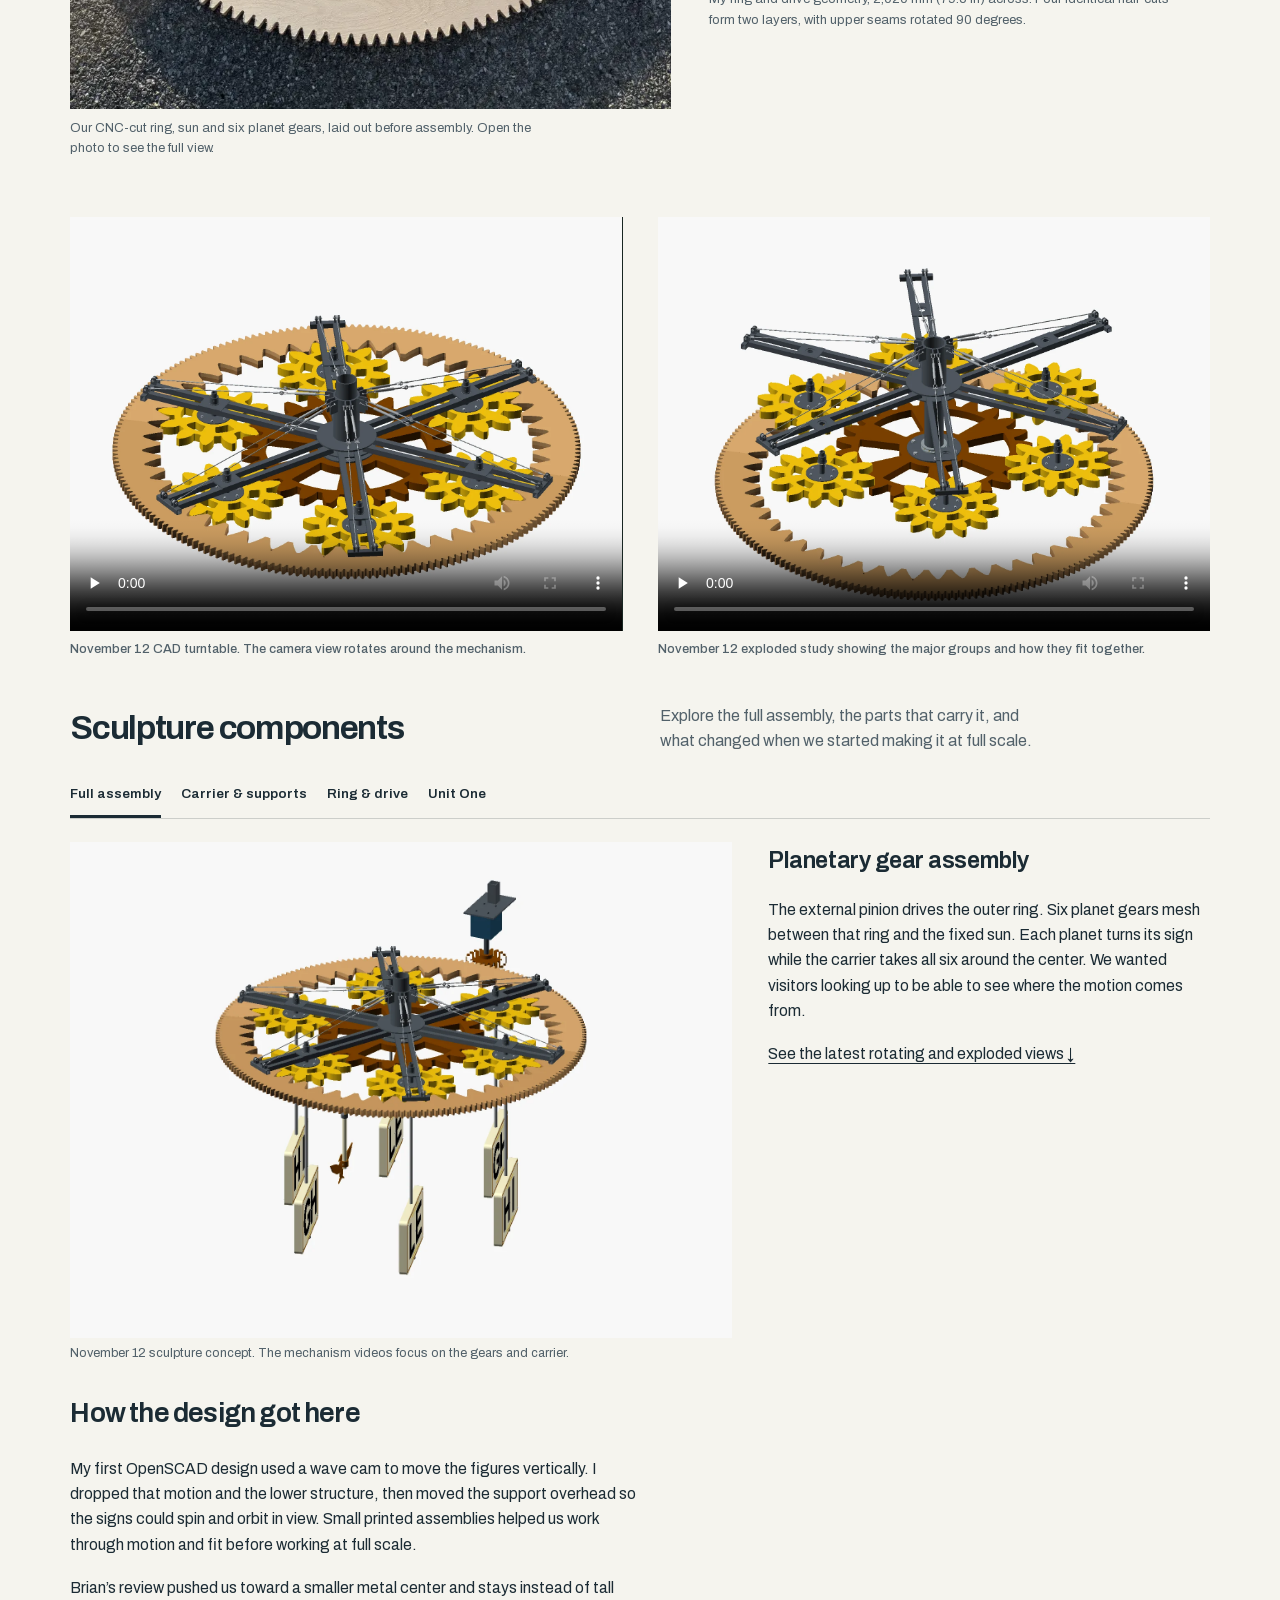
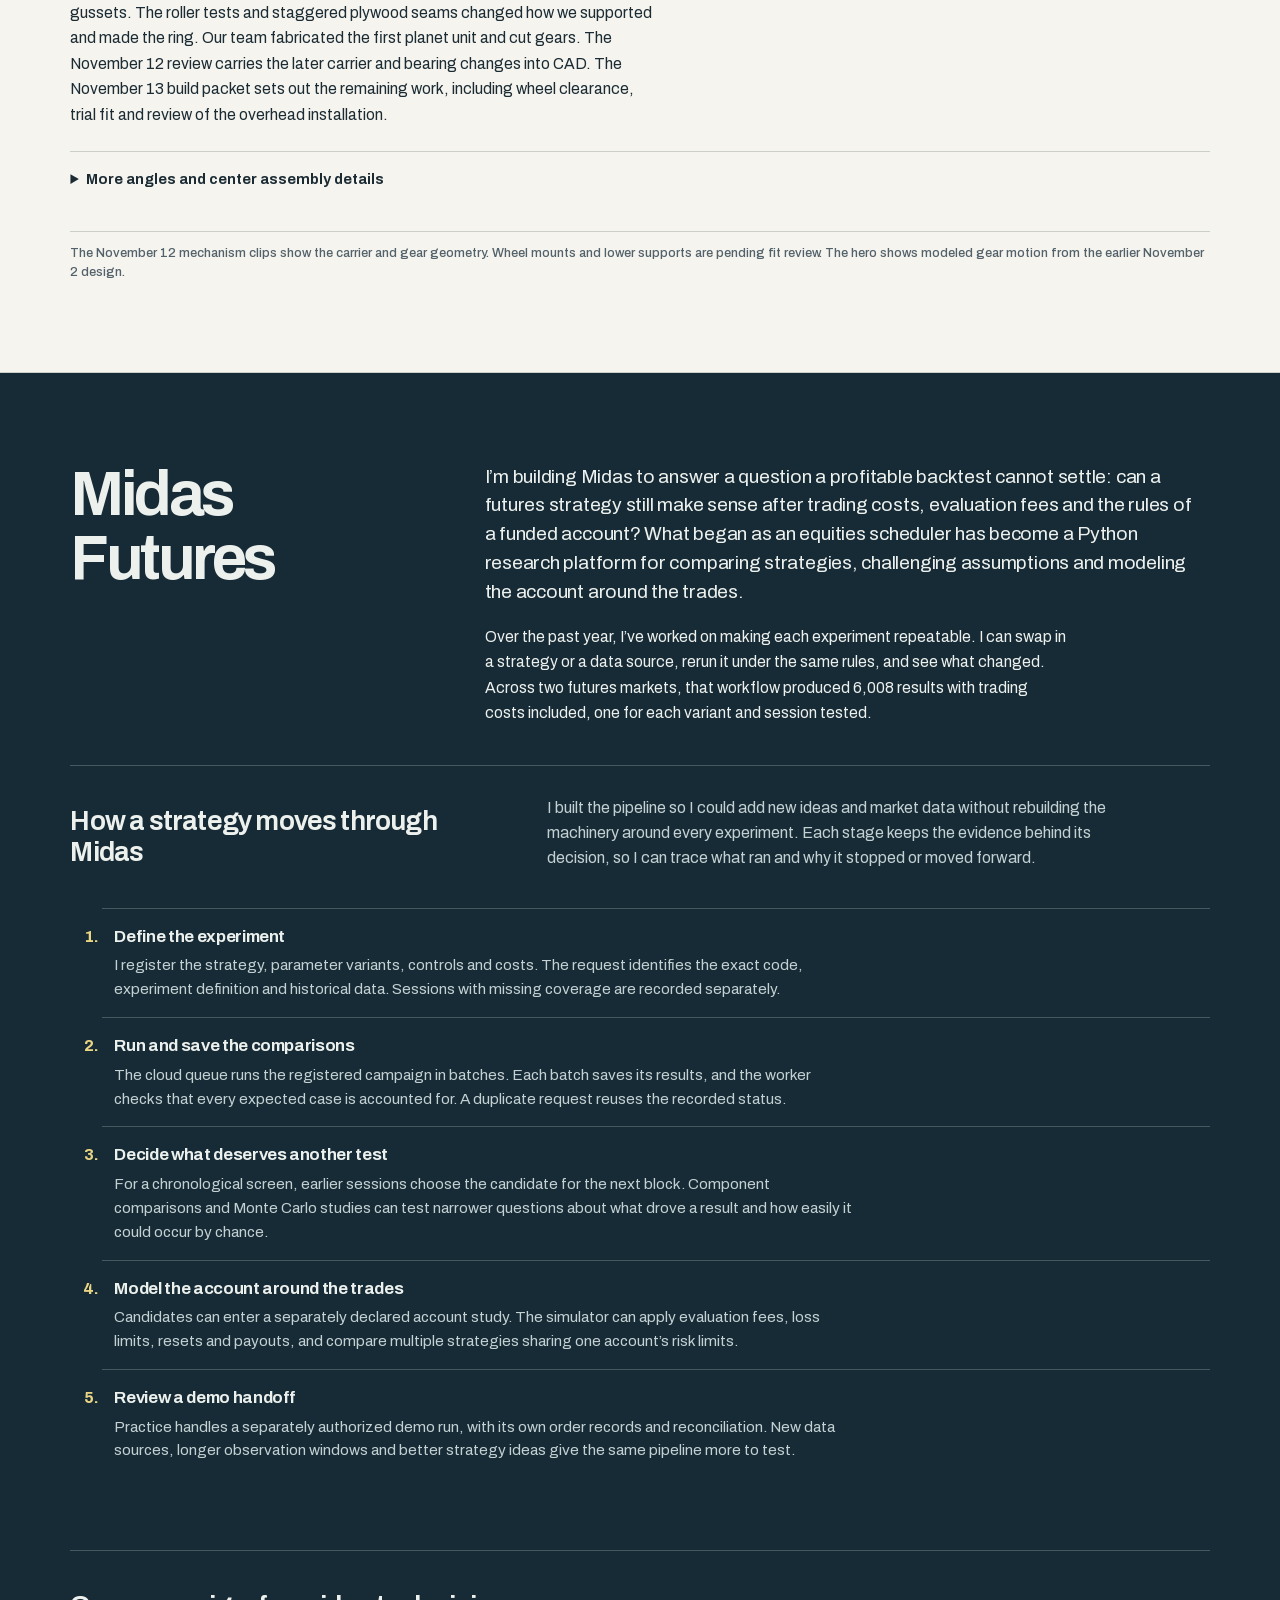
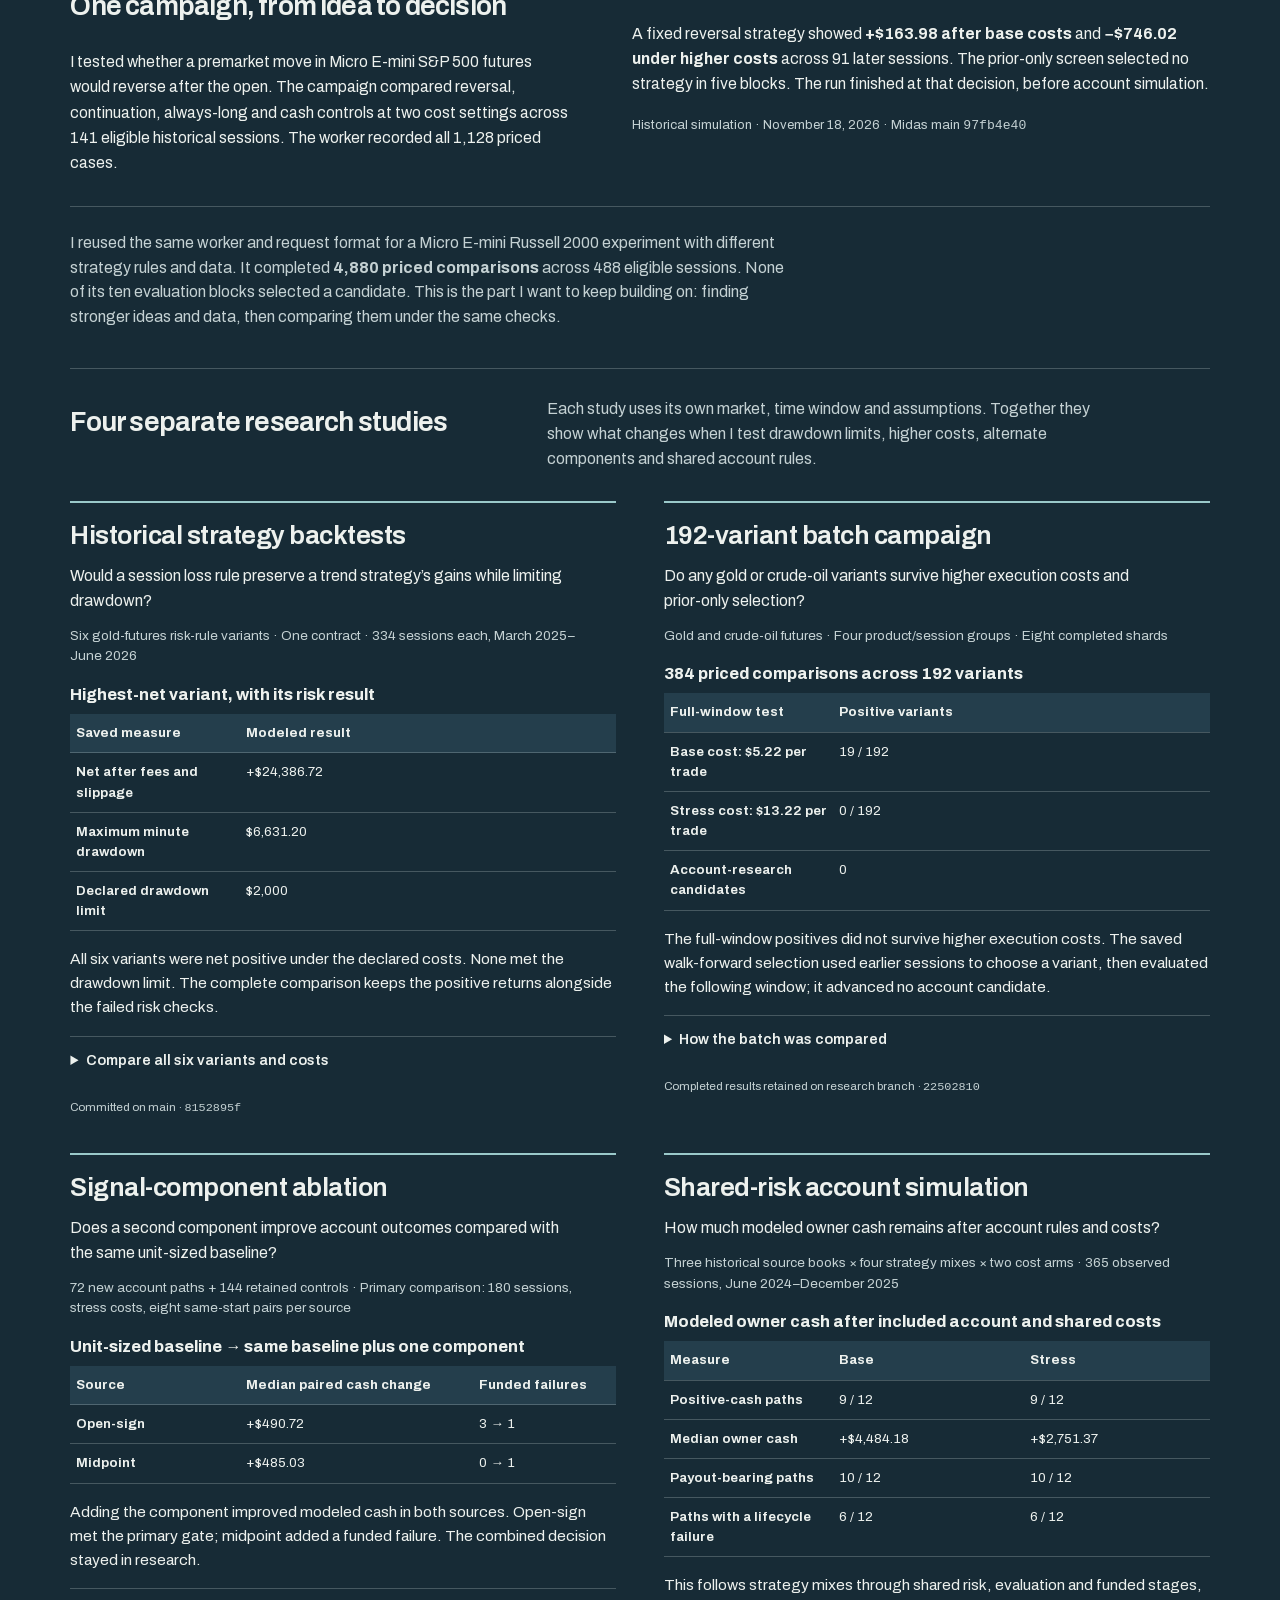
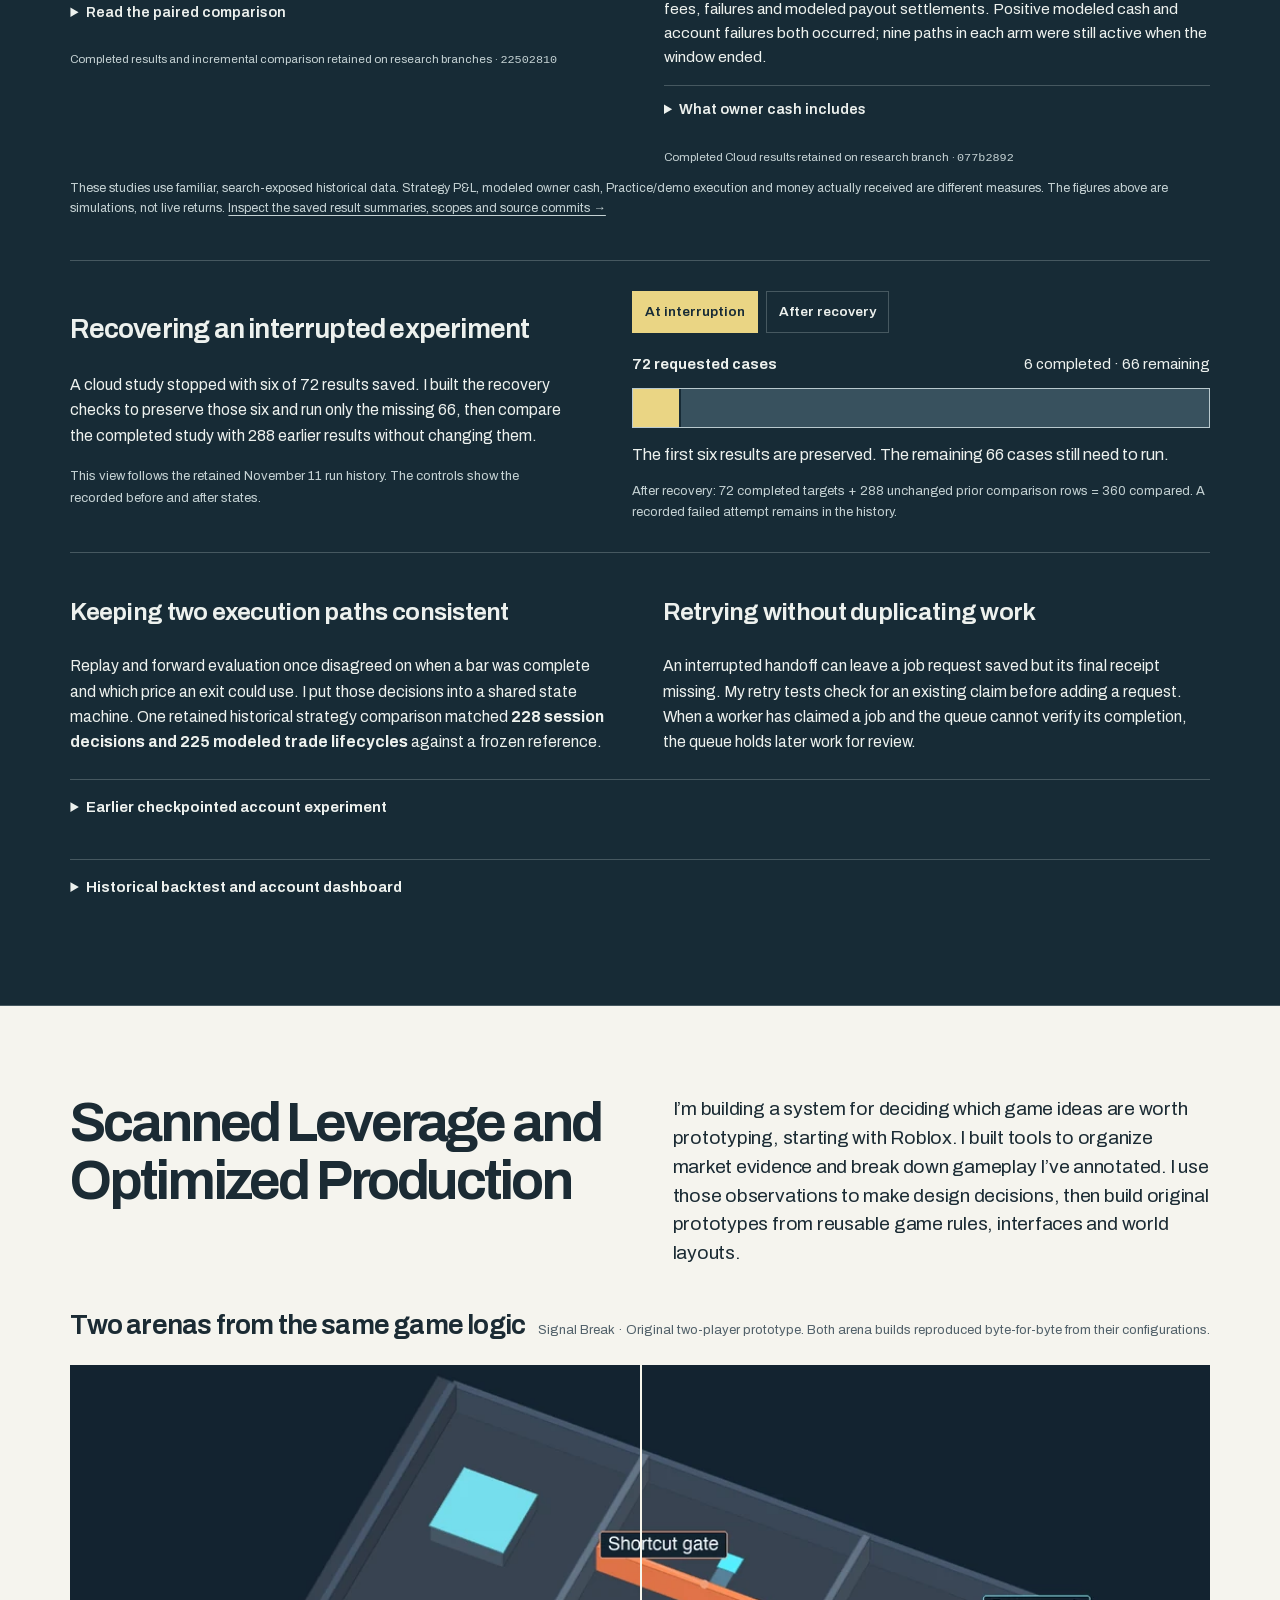
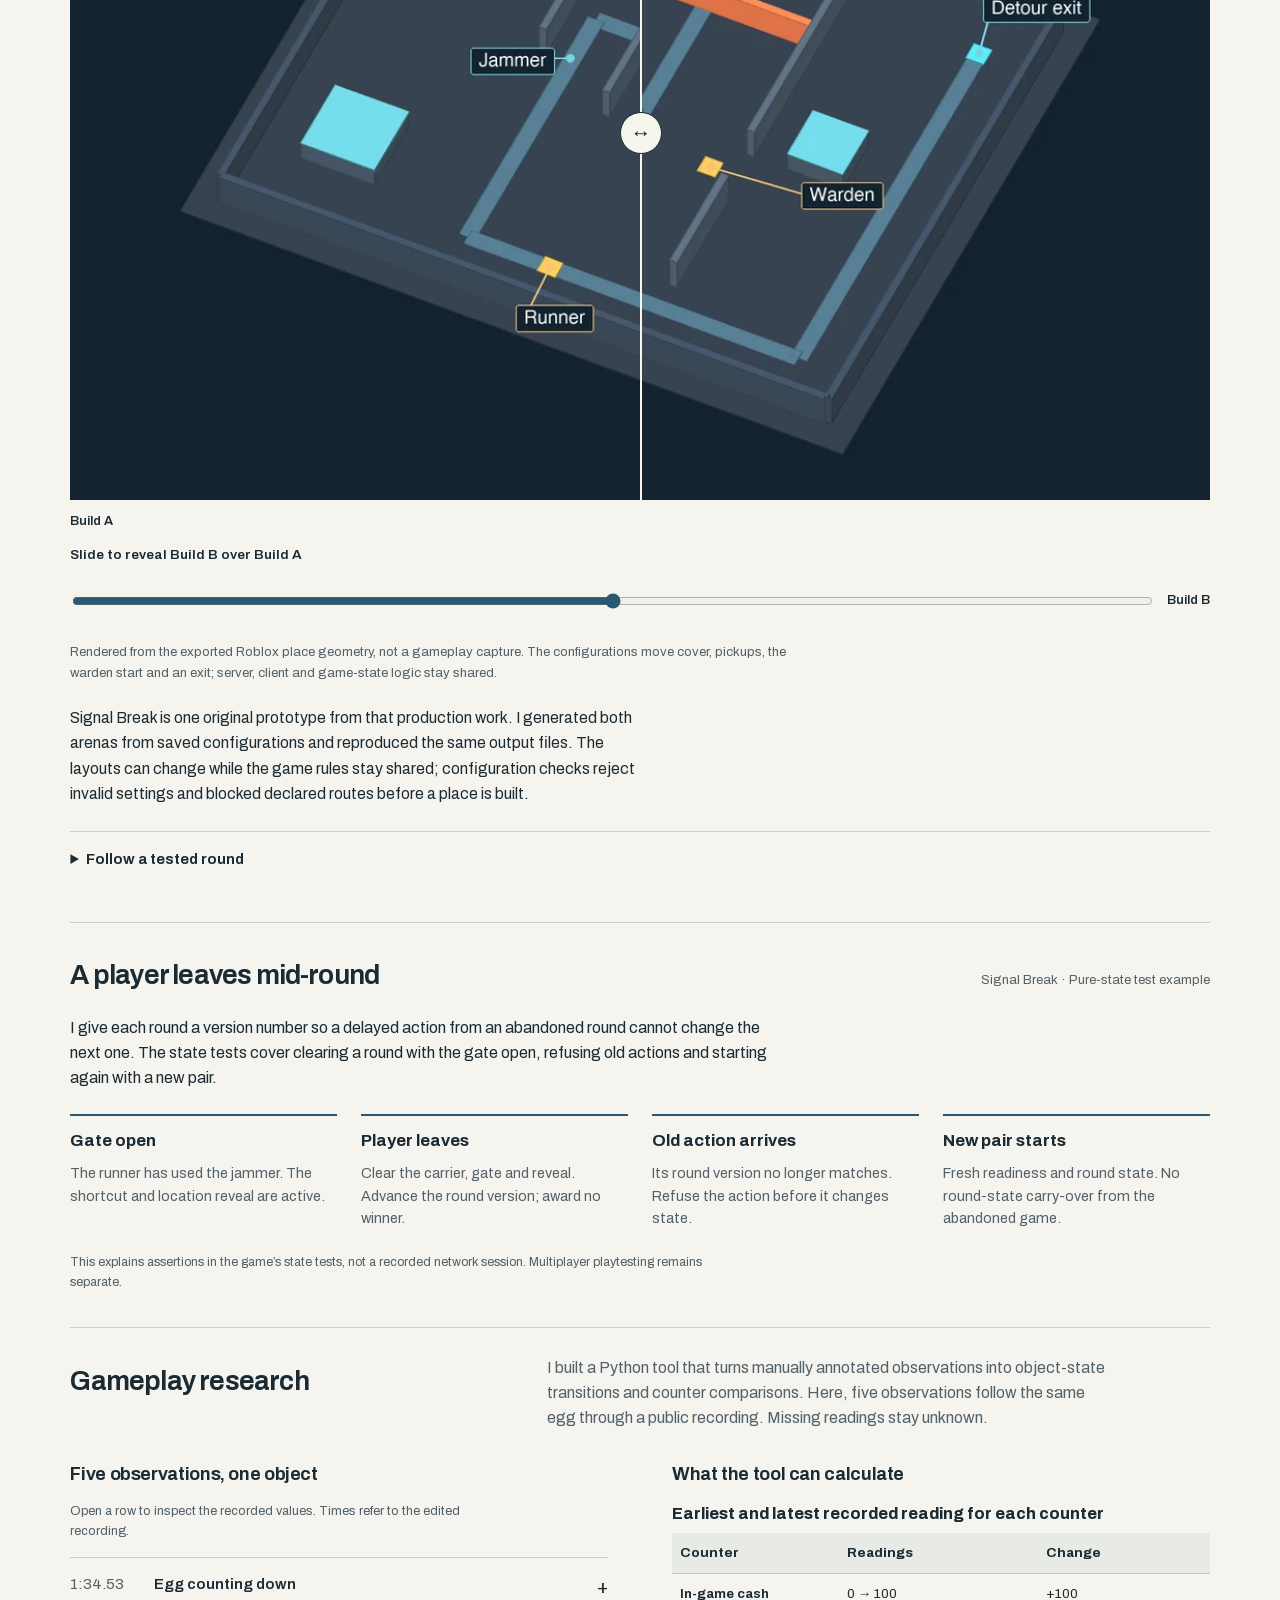
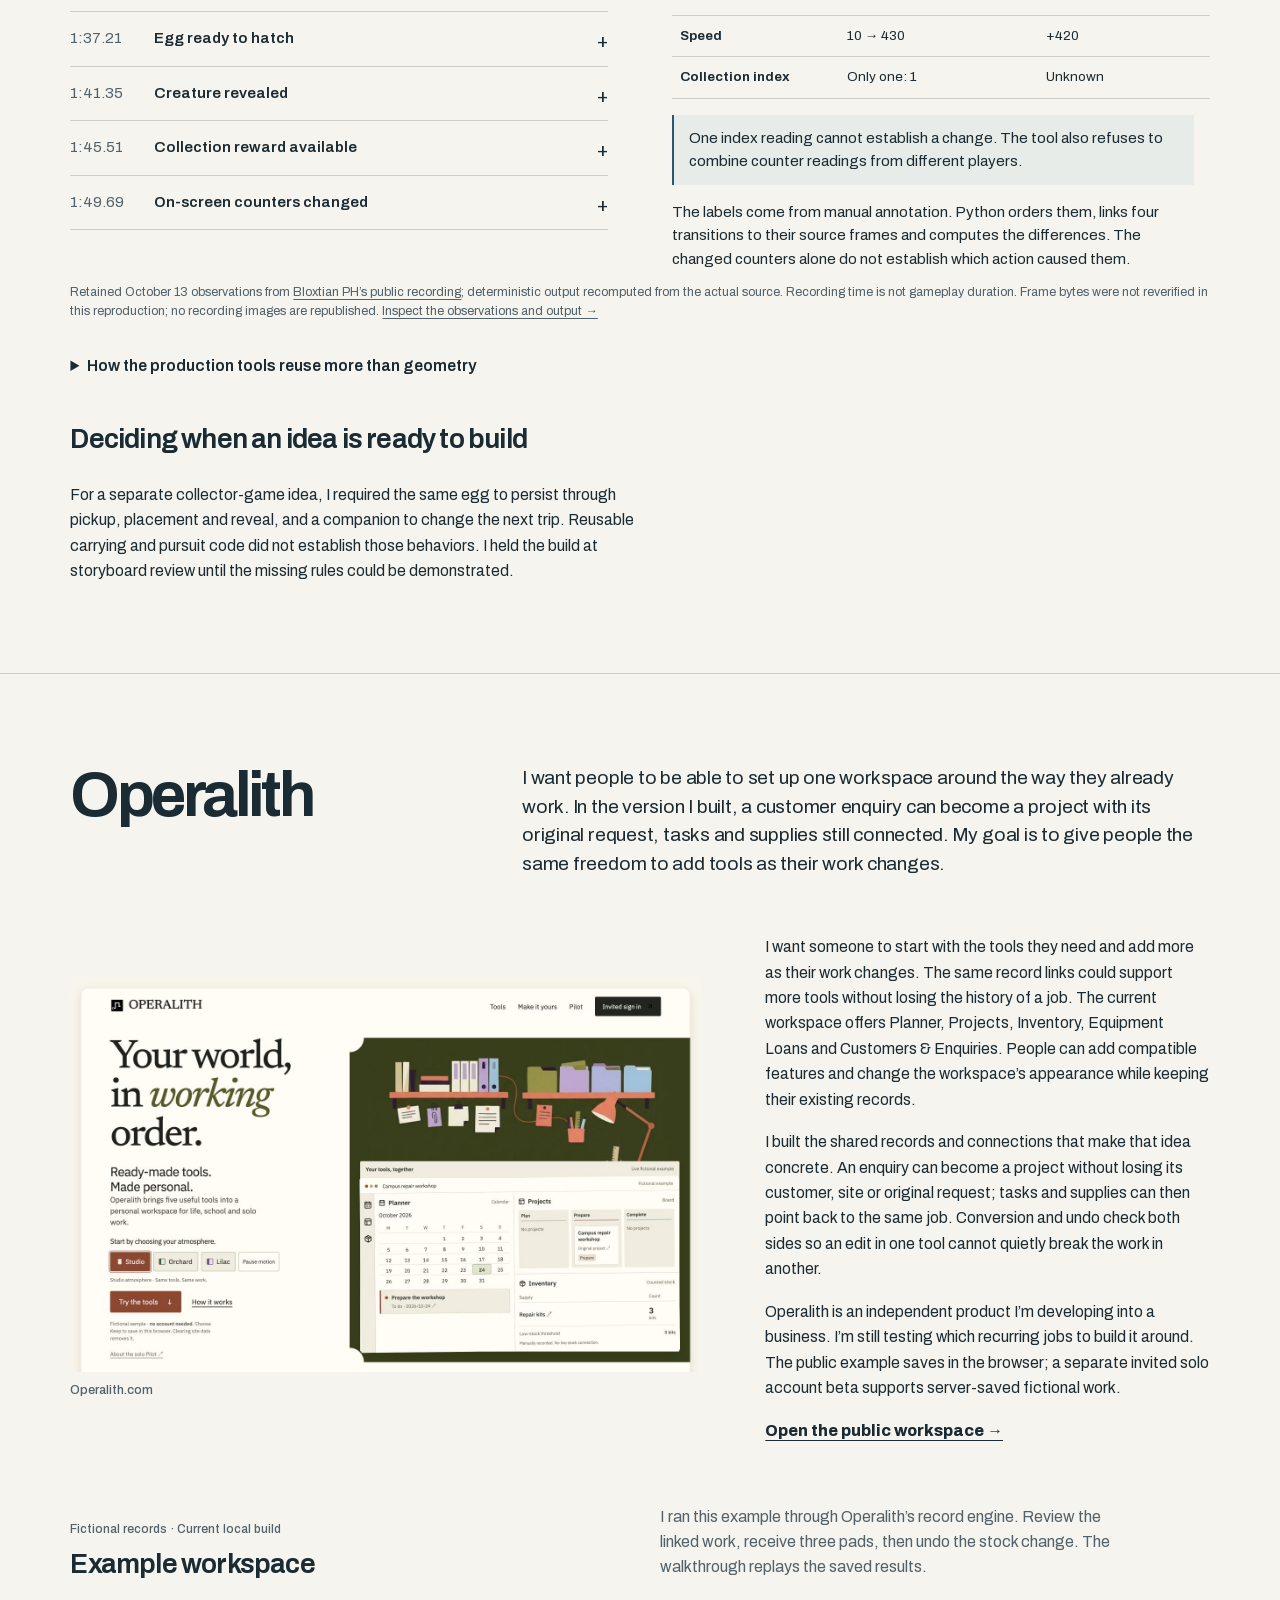
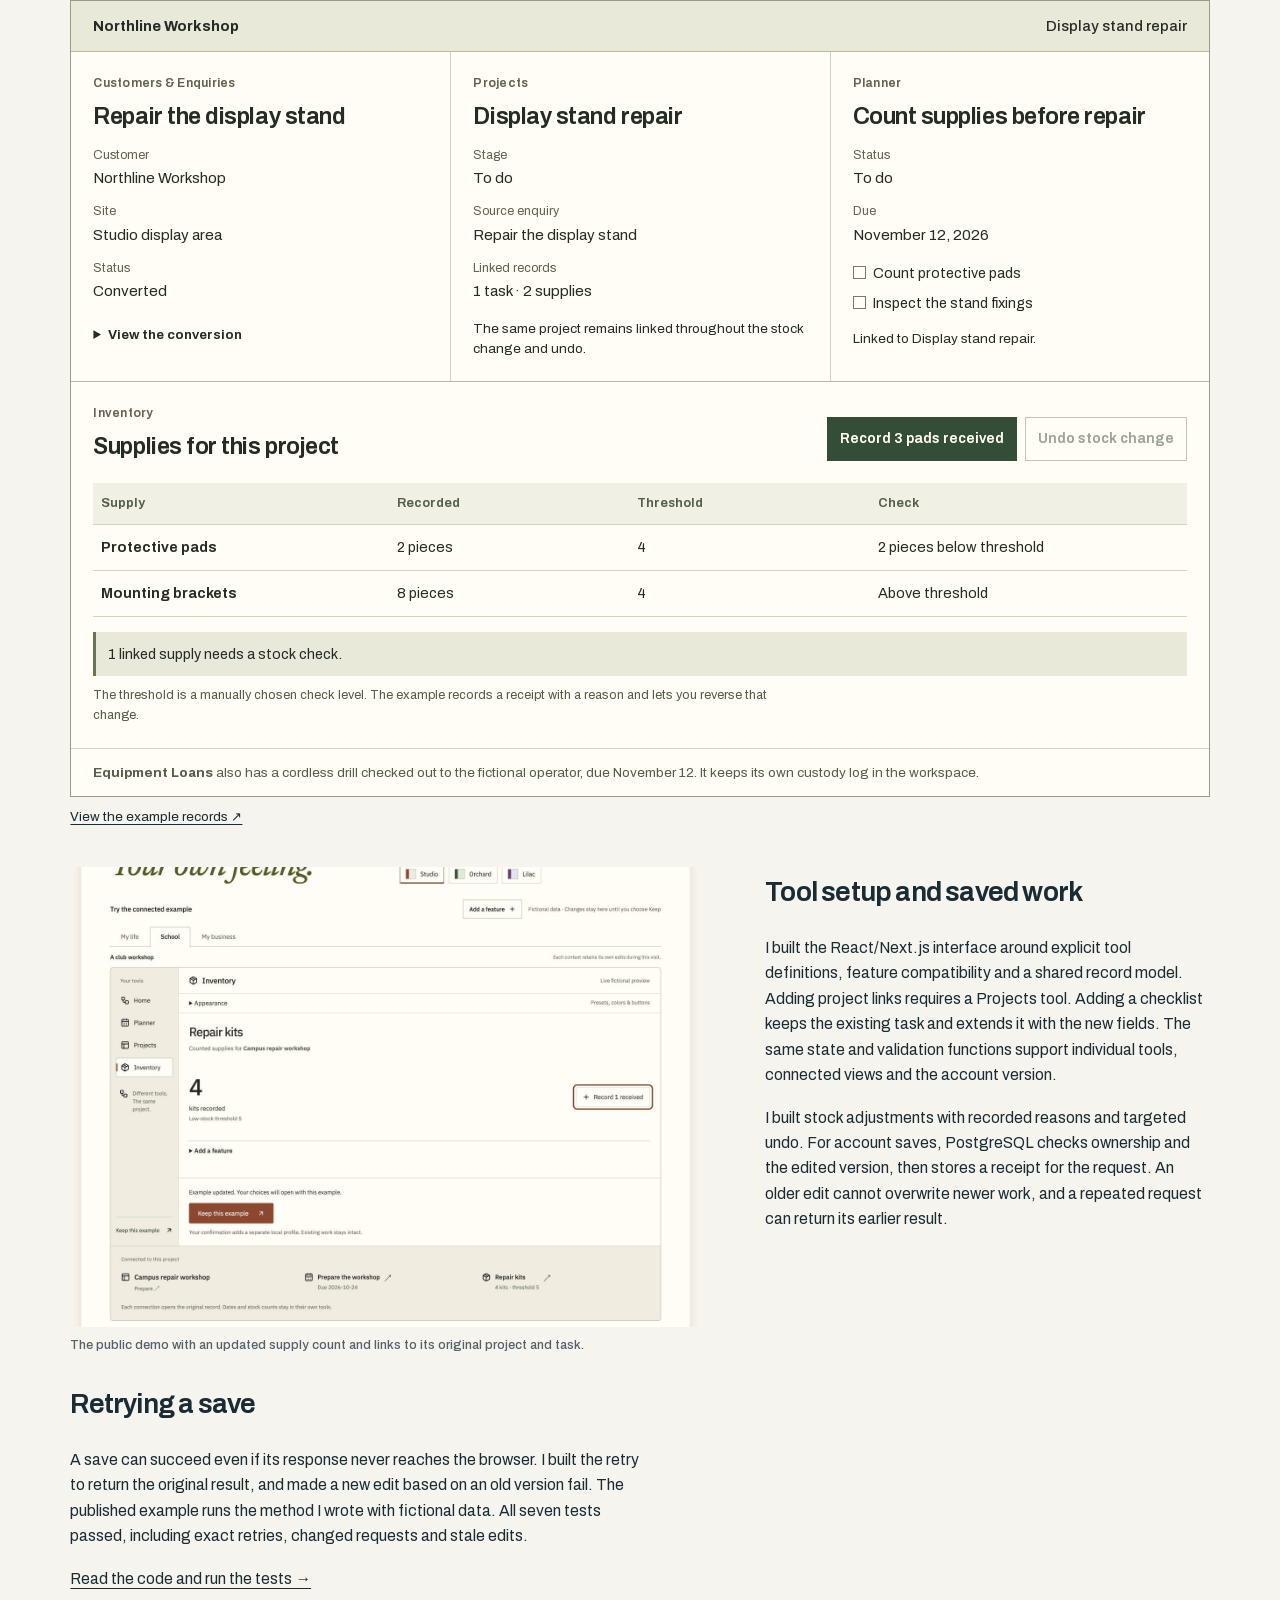
==== commit 3528a6a3: "Put concrete engineering outcomes and personal context first" ====
--- a/index.html
+++ b/index.html
@@ -15,7 +15,7 @@
 <meta name="description" content="Dylan Becchetti's engineering portfolio: Midas Futures, Operalith, Cardinal Glass and mechanical design at Lehigh.">
 <title>Dylan Becchetti · Engineering Portfolio</title>
 <link rel="stylesheet" href="site.css?v=20261111-recruiter">
-<link rel="stylesheet" href="creative.css?v=20261118-bridge-view">
+<link rel="stylesheet" href="creative.css?v=20261118-chapter-links">
 <script src="site.js?v=20261117-cardinal-formsby" defer></script>
 </head>
 <body>
@@ -32,7 +32,7 @@
       <div class="hero-copy">
         <h1 id="hero-title">Dylan <br>Becchetti</h1>
         <p class="intro">Engineering software. <br>Mechanical design.</p>
-        <p class="hero-story">I’m finishing mechanical engineering at Lehigh. I designed gears for a kinetic sculpture and built a production tracker my Cardinal Glass coworkers used every day. Outside school and work, I’m building Midas to test trading ideas and Operalith to keep everyday work connected.</p>
+        <p class="hero-story">I’m finishing mechanical engineering at Lehigh. The gears here are from the OpenSCAD model I built for our capstone. At Cardinal Glass, my favorite project was a tracker my coworkers opened at the end of every shift. I’m drawn to work that makes it from my desk into someone else’s hands.</p>
         <div class="hero-cta"><a class="primary" href="#work">Explore my work <span aria-hidden="true">↓</span></a><a href="resume.pdf">View résumé ↗</a><a href="mailto:dylanbecc123@gmail.com">Email me</a></div>
         <p class="availability">Seeking U.S. remote work · Available January 2027</p>
       </div>
@@ -50,7 +50,7 @@
           <video data-drive poster="assets/wilbur-poster.jpg" src="assets/wilbur-drive.mp4" muted playsinline preload="none" hidden aria-label="Ring-driven motion from the November 2 Wilbur CAD model"></video>
         </div>
         <figcaption class="stage-foot">
-          <div class="stage-caption"><span data-note>Scroll to turn the gear assembly</span><a href="#wilbur">Design story and latest CAD ↓</a></div>
+          <div class="stage-caption"><span data-note>Scroll to turn the gear assembly</span><a href="#wilbur-fabrication">See the gears we cut ↓</a></div>
           <div class="motion-tools" data-controls hidden><button type="button" data-play>Play</button><details class="motion-settings"><summary>Motion controls</summary><div class="drive"><label for="drive-position">Motion position</label><input type="range" id="drive-position" min="0" max="100" value="0"><output data-position for="drive-position">00%</output><button type="button" data-scroll-mode aria-pressed="true">Scroll sync</button><button type="button" data-label-parts aria-pressed="false">Label gears</button></div></details></div>
         </figcaption>
       </figure>
@@ -80,7 +80,10 @@
     <div class="cardinal-opening">
     <div class="chapter-head">
       <div><h2 id="experience-title">Cardinal Glass</h2><p class="chapter-context">Three summer internships, 2023–2025</p></div>
-      <p class="deck">I built a production tracker that gave engineers and operators at Cardinal Glass a shared view of the R&amp;D shift. They used it in their daily debrief. I also automated weekly defect reporting from a 10,000+ unit log and connected the Scorecard to production, yield and work-order reports.</p>
+      <div class="case-prose">
+        <p class="deck">My coworkers in R&amp;D used the tracker I built in their daily shift debrief. I built a separate weekly Scorecard around the workbooks people already used. Picking a week pulled the right defect records from a log of more than 10,000 units and brought production, yield and work orders into the same review.</p>
+        <p>When a yield lookup skipped readings, I fixed it to use every date in the week. I also changed how people navigated the report so they could open the original cells with their formulas and comments intact.</p>
+      </div>
     </div>
     <section class="project-explorer cardinal-explorer" id="cardinal-explore" data-explorer aria-labelledby="cardinal-explore-title">
       <div class="explorer-intro">
@@ -136,14 +139,13 @@
       <p class="explorer-foot">This reconstructs the weekly system. I built a separate tracker for the daily R&amp;D debrief. <a href="assets/cardinal-demo.html">Open the full reconstruction and source records →</a></p>
     </section>
     </div>
-    <div class="decision-note"><p>I changed the design when copying weekly blocks risked separating values from their formulas and comments: the controls now took people to the selected week in the original worksheet. I also fixed a yield calculation that assumed one source row per week. Matching the actual date range included every reading, and locking the source columns kept the formula correct when copied across the Scorecard.</p></div>
     <ol class="internships" aria-label="Cardinal internships by summer">
       <li><strong>2023</strong><div><h3>Engineering</h3><p>Rotated through maintenance, quality and R&amp;D. Inspected units, analyzed data in Minitab, drafted equipment layouts in AutoCAD and contributed to design failure mode reviews.</p></div></li>
       <li><strong>2024</strong><div><h3>Continuous improvement</h3><p>Wrote illustrated build instructions for customer samples, planned spare-parts organization and signage across 14 warehouse locations, and measured cleanroom airflow with a capture hood and micromanometer.</p></div></li>
       <li><strong>2025</strong><div><h3>Continuous improvement</h3><p>Built Excel/VBA reporting for the R&amp;D line and worked with engineers and operators to bring daily production data into the shift debrief.</p></div></li>
     </ol>
     <div class="artifact-pair cardinal-artifacts">
-      <figure class="visual artifact-view"><a href="assets/cardinal-inventory-view.svg"><img src="assets/cardinal-inventory-view.svg" loading="lazy" width="1480" height="820" alt="Reconstructed purchasing log and inventory master shown side by side."></a><figcaption>Purchasing reconstruction. I connected purchase orders to the parts master in Smartsheet, standardized mismatched part IDs and filled descriptions from the matching inventory record. A separate maintenance report could sort recurring purchases without rearranging the purchasing log. Stock on hand still required receipts and usage records.</figcaption></figure>
+      <figure class="visual artifact-view"><a href="assets/cardinal-inventory-view.svg"><img src="assets/cardinal-inventory-view.svg" loading="lazy" width="1480" height="820" alt="Reconstructed purchasing log and inventory master shown side by side."></a><figcaption>Purchasing reconstruction. I standardized part IDs and flagged duplicates and missing inventory records so the order log could pull the right description. Maintenance could sort recurring purchases in its own view while purchasing kept the original order log.</figcaption></figure>
       <figure class="visual artifact-view"><a href="assets/cardinal-airflow.svg"><img src="assets/cardinal-airflow.svg" loading="lazy" width="1120" height="620" alt="Reconstructed airflow measurements showing increases and decreases across outlets despite a small change in the average."></a><figcaption>Airflow reconstruction. I measured cleanroom outlets with a capture hood and micromanometer and compared follow-up readings with the same outlets’ earlier measurements. I traced a misleading loss reading to blank follow-up cells being treated as zero. The reconstruction leaves untested outlets blank and shows opposing changes that the paired average could hide.</figcaption></figure>
     </div>
     <p class="case-foot">The figures use fictional records. The interactive demo reconstructs the weekly reporting system, which is documented in more detail than the daily debrief tracker.</p>
@@ -155,7 +157,7 @@
     <div class="chapter-head">
       <div><h2 id="capstone-title">Kinetic Wilbur</h2><p class="chapter-context">Year-long Lehigh team capstone, 2026</p></div>
       <div class="case-prose">
-        <p class="deck">We wanted visitors at Wilbur Powerhouse to see how the sculpture moves. An exposed planetary gear train spins and orbits six signs that represent the work happening in Lehigh’s Design Labs. I led much of the mechanical design and developed the OpenSCAD models for this team capstone. The outer gear spans about 80 inches in CAD, and the sculpture is designed to hang above a classroom.</p><p>We interviewed students, faculty and tour guides to understand what the sculpture should do for the space. Their answers became requirements for placement, noise, maintenance, cost and fabrication with Lehigh’s available tools. We compared mechanisms and tested small assemblies before moving to full-scale plywood and steel.</p>
+        <p class="deck">We wanted visitors at Wilbur Powerhouse to see how the sculpture moves. I designed and modeled the exposed planetary gears in OpenSCAD so six signs for Lehigh’s Design Labs can spin and orbit above a classroom. Our team has cut the plywood gears and assembled the first planet unit. The outer gear spans about 80 inches.</p><p>Students, faculty and tour guides helped us turn the idea into requirements for placement, noise, maintenance, cost and what we could make in the shop. When the supports we tried were louder than we wanted, I revised the ring and drive layout around the team’s next design.</p>
 
       </div>
     </div>
@@ -371,7 +373,7 @@
       </div>
     </div>
     <section class="comparison-study" id="signal-break" aria-labelledby="signal-break-title">
-      <div class="study-heading"><h3 id="signal-break-title">Two arenas. Shared game logic.</h3><p>Signal Break · Original two-player prototype</p></div>
+      <div class="study-heading"><h3 id="signal-break-title">Two arenas from the same game logic</h3><p>Signal Break · Original two-player prototype. Both arena builds reproduced byte-for-byte from their configurations.</p></div>
       <div class="image-comparison" data-comparison>
         <div class="comparison-stage">
           <img id="signal-break-build-a" src="assets/signal-break-a.webp" width="1100" height="710" loading="lazy" alt="Signal Break Build A: two storage obstacles and the original pickup and exit positions.">
@@ -419,7 +421,7 @@
   <div class="frame">
     <div class="chapter-head">
       <h2 id="operalith-title">Operalith</h2>
-      <p class="deck">I started Operalith to help people keep everyday work together: the project they want to finish, the next thing to do, the supplies they need and the customer who asked for it. I’m building a personal workspace that can grow around someone’s life, schoolwork or solo business, without making them rebuild their routine across disconnected tools.</p>
+      <p class="deck">I want people to be able to set up one workspace around the way they already work. In the version I built, a customer enquiry can become a project with its original request, tasks and supplies still connected. My goal is to give people the same freedom to add tools as their work changes.</p>
     </div>
     <div class="case-grid">
       <figure class="visual product-view"><a href="https://www.operalith.com/"><img src="assets/operalith-home.jpg" width="1440" height="900" loading="lazy" alt="Operalith’s public homepage with its personal workspace, appearance choices and connected tools."></a><figcaption>Operalith.com</figcaption></figure>
@@ -464,7 +466,7 @@
     </div>
     <section class="case-prose case-summary" id="operalith-code" aria-labelledby="operalith-code-title">
       <h3 id="operalith-code-title">Retrying a save</h3>
-      <p>A save can succeed even if its response never reaches the caller. An exact retry should return the saved result without writing twice; a new edit from an old version should be refused. This example runs an unchanged method from my local account repository against seven synthetic tests.</p>
+      <p>A save can succeed even if its response never reaches the browser. I built the retry to return the original result, and made a new edit based on an old version fail. The published example runs the method I wrote with fictional data. All seven tests passed, including exact retries, changed requests and stale edits.</p>
       <p><a href="https://github.com/formsby-systems/engineering-portfolio/tree/main/examples/operalith-retries">Read the code and run the tests →</a></p>
       <p class="explorer-foot">Includes source, test inputs, expected results and reproduction instructions. The harness uses in-memory adapters; it does not test PostgreSQL transactions or concurrent requests.</p>
     </section>
@@ -475,7 +477,7 @@
   <div class="frame">
     <div class="chapter-head">
       <h2 id="formsby-title">Formsby</h2>
-      <div class="case-prose"><p class="deck">Formsby started during breaks and lunches at Cardinal. I wanted people to describe what they need and get a useful path through information scattered across websites: a home, a service, a job or local help. I spent months on a shared discovery and matching workflow, then built a housing-search prototype as a first step toward that broader idea.</p><p>The housing prototype starts with location, budget and practical needs. It searches existing sources and turns those requirements into a private shortlist with links people can follow. I started with housing because it gave me a concrete problem to build around. The longer-term idea is to carry the same method into service and resource searches, with rules and sources tailored to each need.</p></div>
+      <div class="case-prose"><p class="deck">I started sketching out Formsby during breaks and lunches at Cardinal. I wanted to describe a need once and get a short list I could check for myself. Housing was the first place I built it. The prototype takes a location, budget and practical needs and turns them into a private shortlist with links to the sources.</p><p>I fixed the results page to show the evaluations from the user’s latest run after I found that it could mix in earlier searches. I also built the processor to keep useful matches if a source fails. I’d like to bring the same approach to services and local resources, where the sources and rules would be different.</p></div>
     </div>
     <section class="project-explorer formsby-explorer" id="formsby-explore" data-explorer aria-labelledby="formsby-explore-title">
       <div class="explorer-intro">
@@ -556,8 +558,9 @@
   <div class="frame about-layout">
     <h2 id="about-title">About me</h2>
     <div class="case-prose">
-      <p class="about-lead">I’m finishing mechanical engineering at Lehigh, after three summers working with engineers and operators at Cardinal Glass.</p>
-      <p>My favorite part of building the Cardinal tracker was seeing it become part of the end-of-shift meeting. I started working on Formsby during breaks and lunches there, and I’ve worked on Midas almost daily for about a year. I like getting far enough into an idea to see how it holds up when someone uses it or when the first test fails.</p>
+      <p class="about-lead">I liked the work at Cardinal best when I could take a problem back to my desk and come back with something the crew could use.</p>
+      <p>Sometimes that meant an Excel tracker we could pull up at the end of a shift. At Lehigh it meant figuring out how to make an 80-inch gear out of pieces we could actually cut in the shop. I like getting far enough into a design that I can see which of my ideas hold up.</p>
+      <p>I’m looking for work where I can build the tools engineers and operators use to do their jobs. I like moving between a spreadsheet, a piece of software and a CAD model to get there.</p>
     </div>
   </div>
 </section>
--- a/creative.css
+++ b/creative.css
@@ -41,6 +41,7 @@
 .work-strip>nav:first-of-type a{padding:10px 25px 10px 0;border-color:var(--rule)}
 .work-strip small{font-size:.75rem;color:var(--muted)}
 .chapter{padding-block:clamp(55px,7vw,105px);background:var(--ground);color:var(--ink);--muted:#52616a;--accent:#285973;--rule:#1b2b3430;color-scheme:light}
+.chapter[id]{scroll-margin-block-start:var(--bar)}
 .chapter h2{font-size:clamp(2.7rem,4.9vw,4.7rem);letter-spacing:-.057em;line-height:1.02;font-weight:670;overflow-wrap:normal}
 .chapter-head{grid-template-columns:minmax(0,.72fr) minmax(0,1.28fr);gap:25px 65px;align-items:start}
 .chapter-label,.explorer-note{font-size:.77rem;font-weight:500;text-transform:none;letter-spacing:0}
